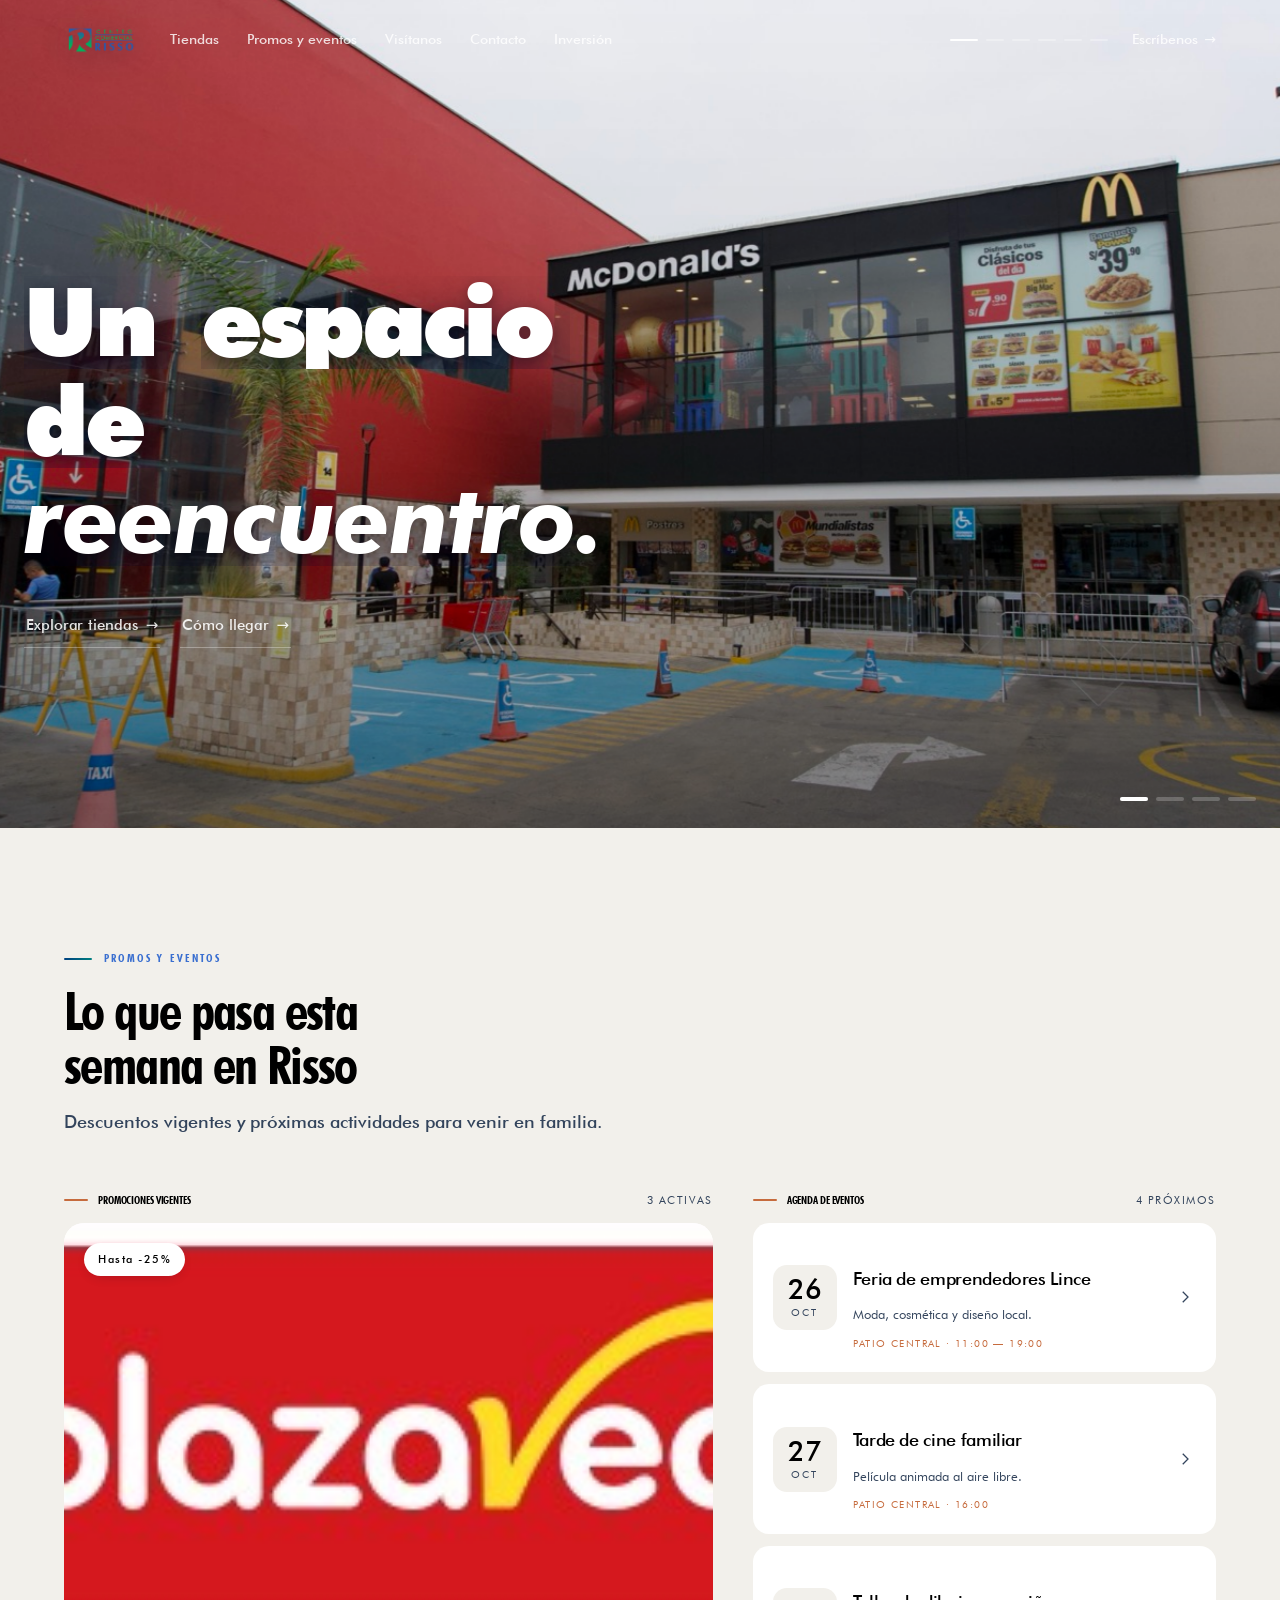
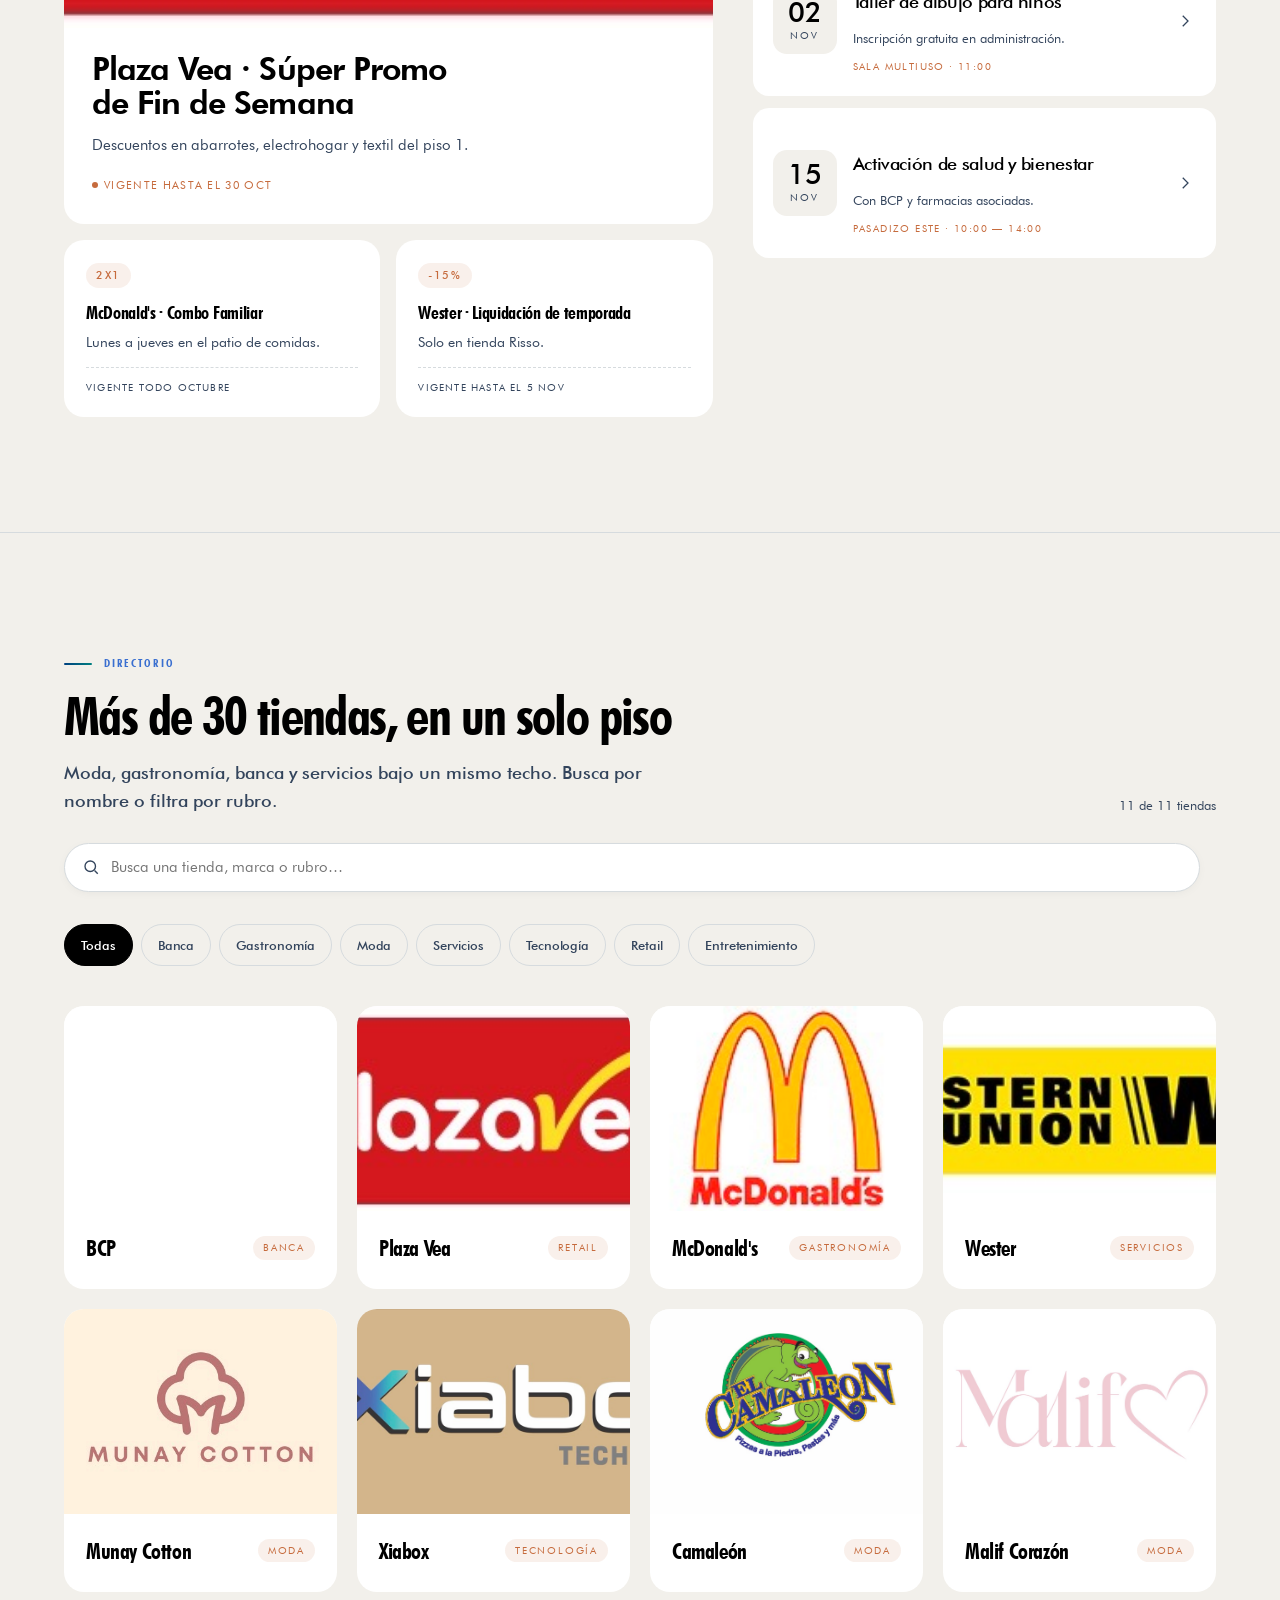
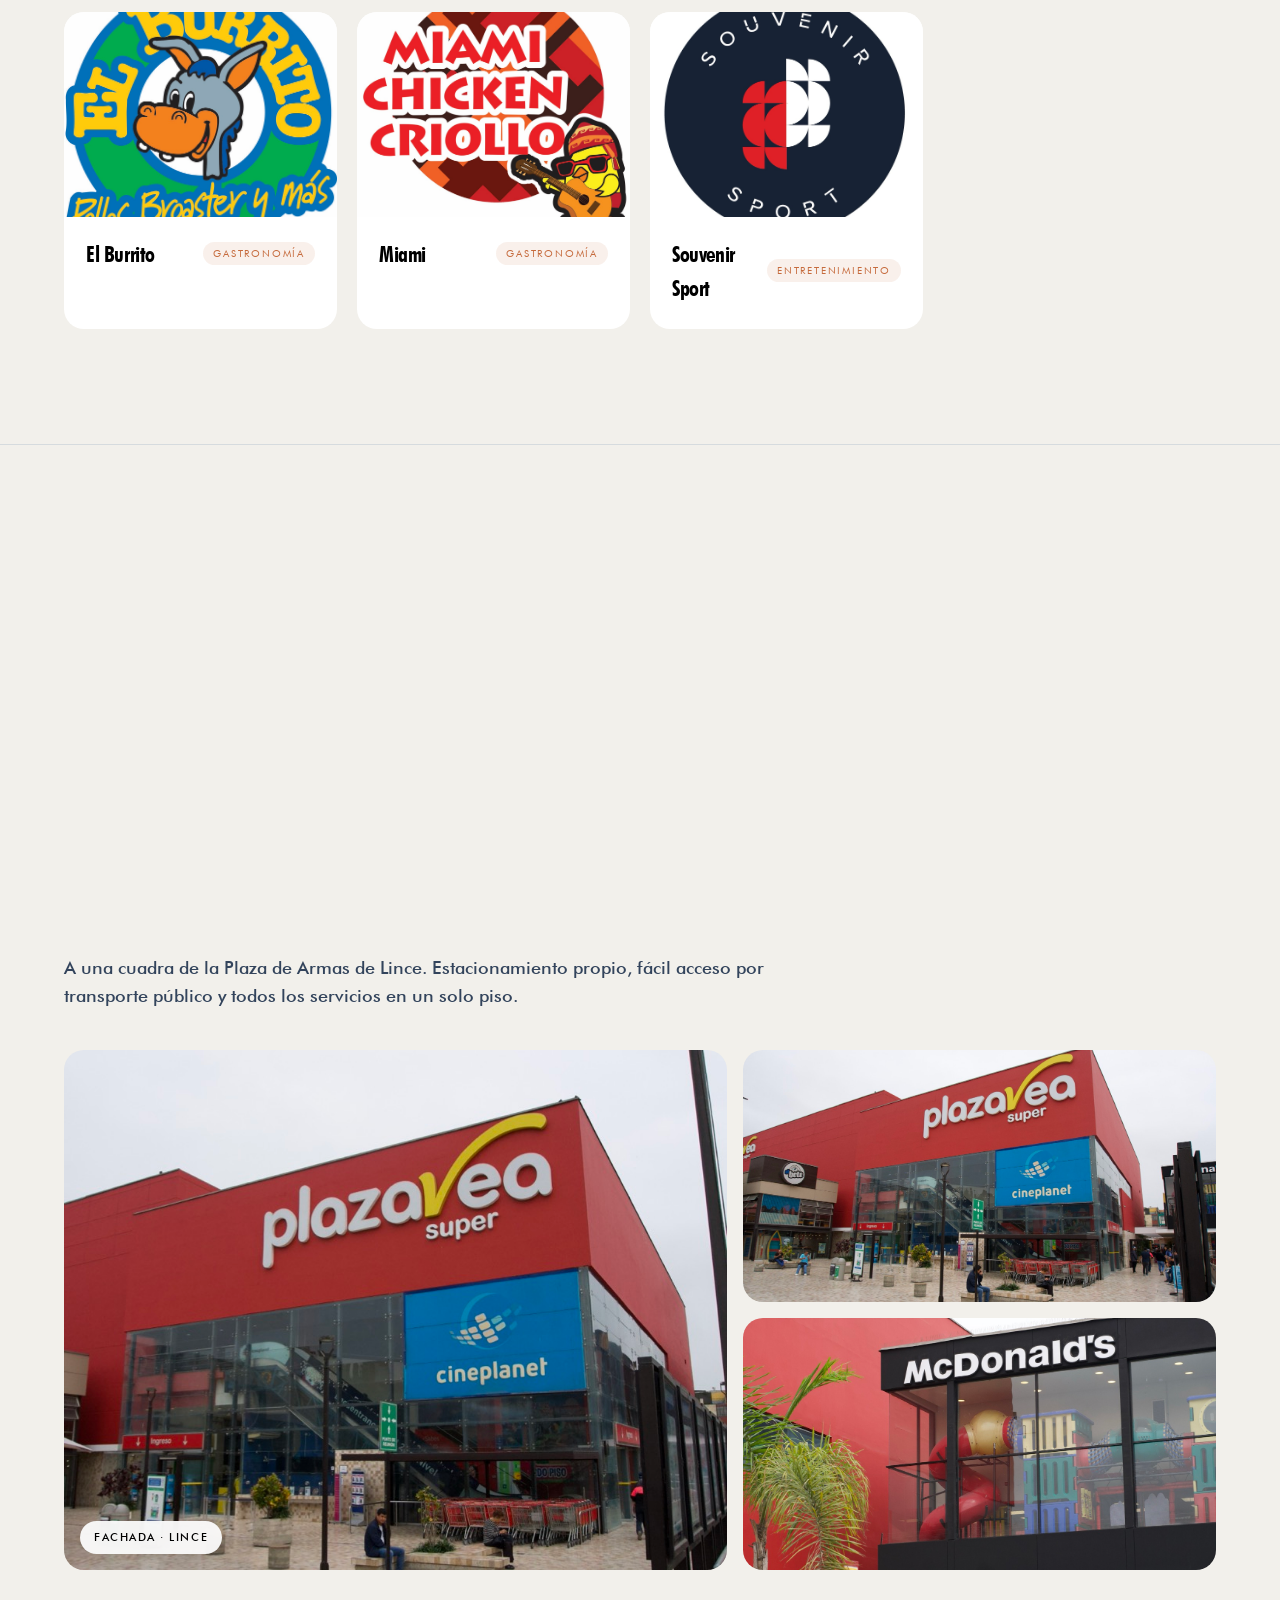
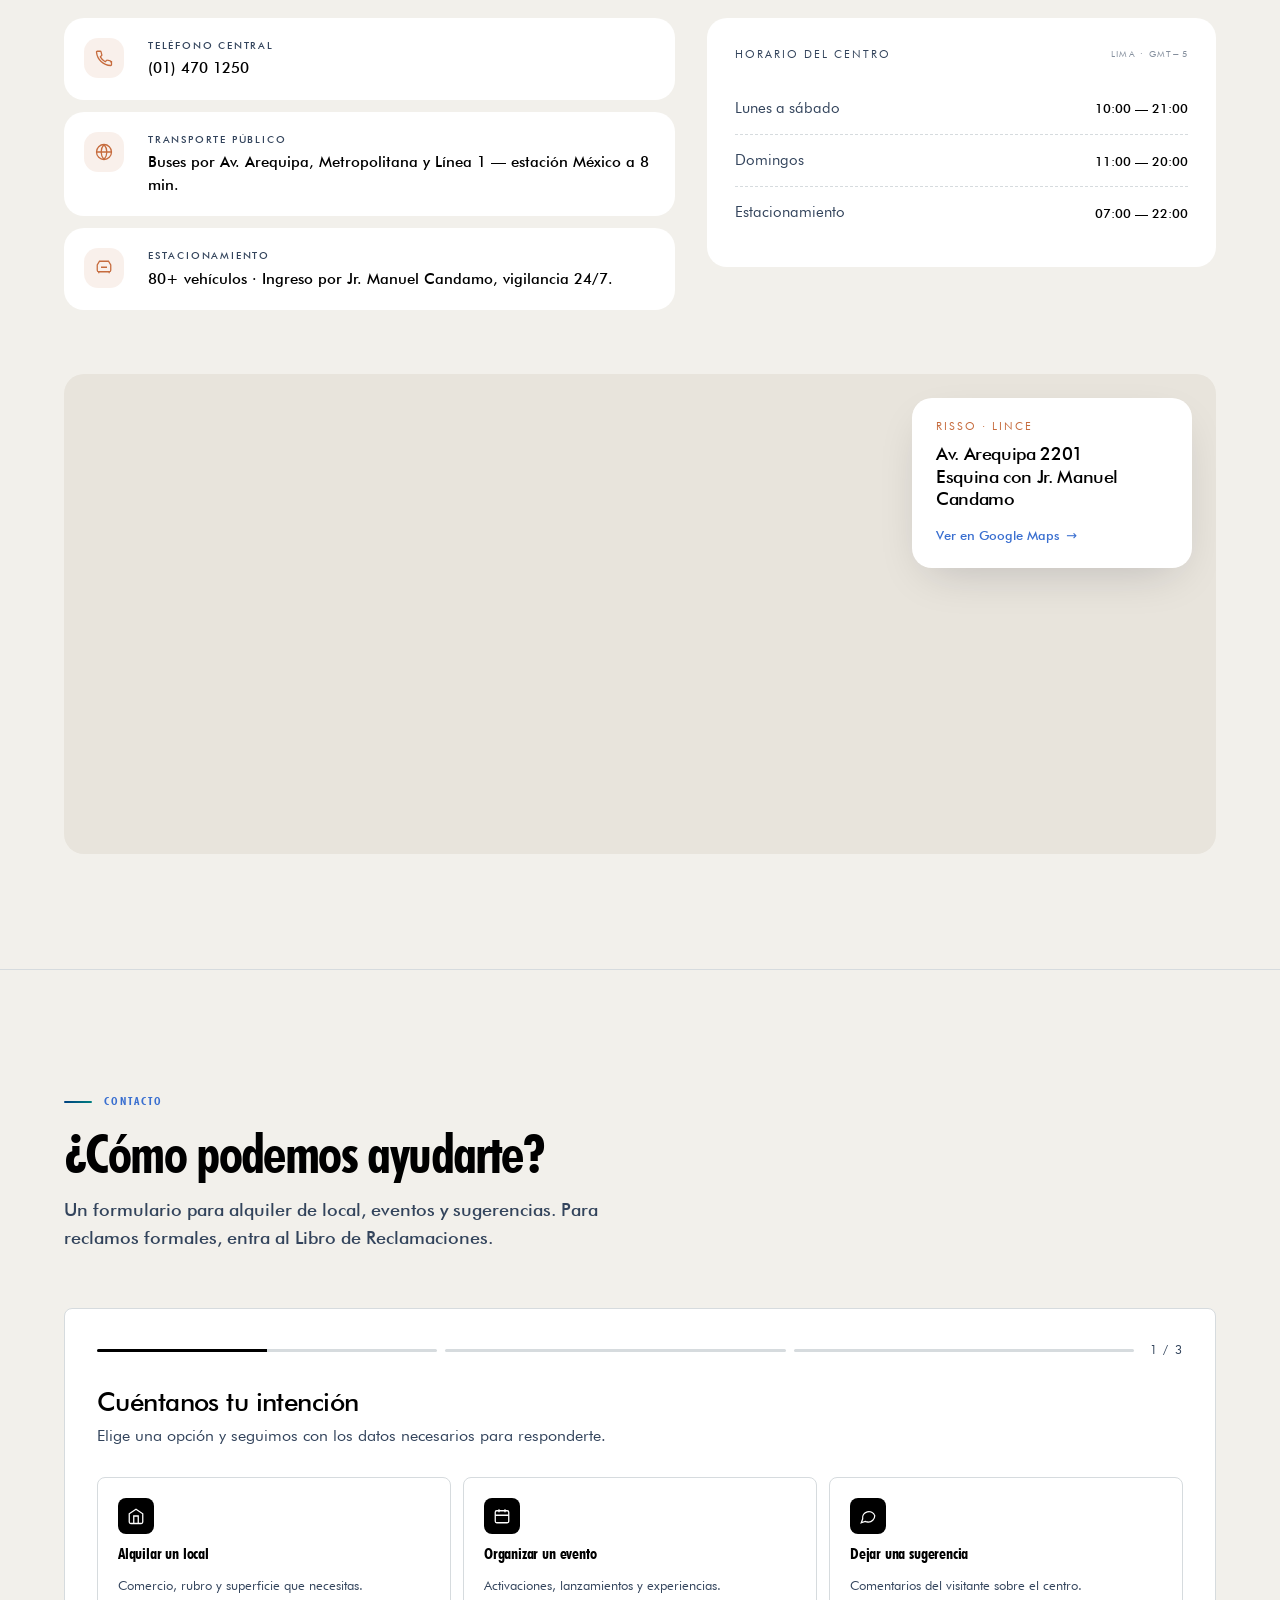
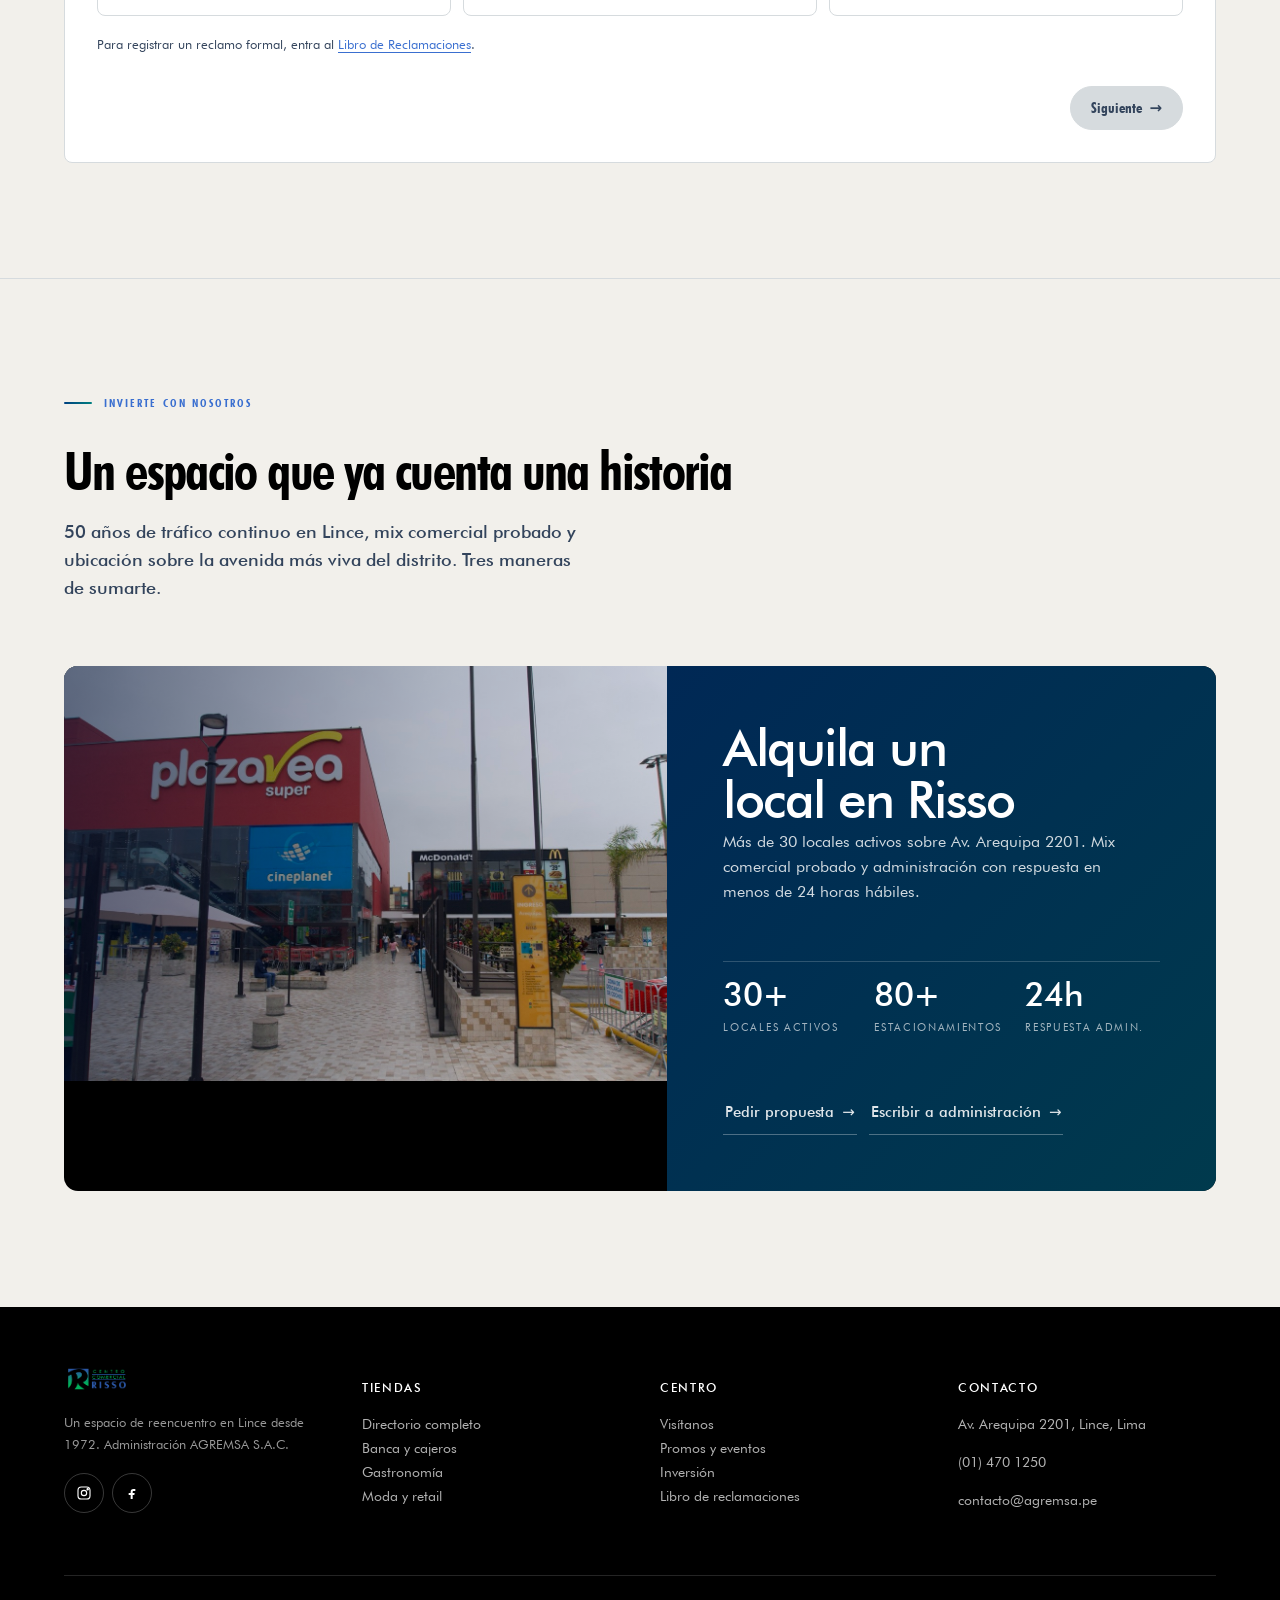
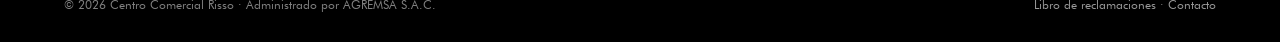
==== index.html @ d3b1db65 "Initial commit: CC Risso landing (v1) - HTML/CSS/JS autocontenido, sin dependencias, sin build step " ====
<!doctype html>
<html lang="es-PE"><head>
  <meta charset="utf-8">
  <meta name="viewport" content="width=device-width, initial-scale=1">
  <title>Centro Comercial Risso · Un espacio de reencuentro · Lince, Lima</title>
  <meta name="description" content="Más de 50 años reuniendo a Lince. Tiendas, gastronomía, eventos y estacionamientos sobre Av. Arequipa 2201. Un espacio de reencuentro.">
  <meta name="theme-color" content="#002855">
  <meta property="og:type" content="website">
  <meta property="og:title" content="Centro Comercial Risso · Un espacio de reencuentro · Lince">
  <meta property="og:description" content="Más de 50 años reuniendo a Lince. 30+ tiendas, 80+ estacionamientos y todos los servicios en un solo piso sobre Av. Arequipa 2201.">
  <meta property="og:image" content="assets/img/cc/DSC08123 de tamaño grande.jpeg">
  <meta property="og:locale" content="es_PE">
  <meta name="twitter:card" content="summary_large_image">
  <meta name="twitter:title" content="Centro Comercial Risso · Un espacio de reencuentro · Lince">
  <meta name="twitter:description" content="30+ tiendas, 80+ estacionamientos y 50 años de historia sobre Av. Arequipa 2201.">
  <meta name="twitter:image" content="assets/img/cc/DSC08123 de tamaño grande.jpeg">
  <link rel="preconnect" href="https://fonts.googleapis.com">
  <link rel="preconnect" href="https://fonts.gstatic.com" crossorigin="">
  <style>
    /* ====================================================================
       FUENTES · Futura (locales, no Google Fonts)
       Pesos: 300 Light · 400 Book · 500 Medium · 700 Bold · 800 Heavy · 900 Extra Black
       Cada uno con su variante italic cuando existe.
       ==================================================================== */
    @font-face { font-family: 'Futura'; font-style: normal; font-weight: 300; font-display: swap; src: url('./fonts/Futura%20Light%20font.ttf') format('truetype'); }
    @font-face { font-family: 'Futura'; font-style: italic; font-weight: 300; font-display: swap; src: url('./fonts/Futura%20Light%20Italic%20font.ttf') format('truetype'); }
    @font-face { font-family: 'Futura'; font-style: normal; font-weight: 400; font-display: swap; src: url('./fonts/Futura%20Book%20font.ttf') format('truetype'); }
    @font-face { font-family: 'Futura'; font-style: italic; font-weight: 400; font-display: swap; src: url('./fonts/Futura%20Book%20Italic%20font.ttf') format('truetype'); }
    @font-face { font-family: 'Futura'; font-style: normal; font-weight: 500; font-display: swap; src: url('./fonts/futura%20medium%20bt.ttf') format('truetype'); }
    @font-face { font-family: 'Futura'; font-style: italic; font-weight: 500; font-display: swap; src: url('./fonts/Futura%20Medium%20Italic%20font.ttf') format('truetype'); }
    @font-face { font-family: 'Futura'; font-style: normal; font-weight: 700; font-display: swap; src: url('./fonts/Futura%20Bold%20font.ttf') format('truetype'); }
    @font-face { font-family: 'Futura'; font-style: italic; font-weight: 700; font-display: swap; src: url('./fonts/Futura%20Bold%20Italic%20font.ttf') format('truetype'); }
    @font-face { font-family: 'Futura'; font-style: normal; font-weight: 800; font-display: swap; src: url('./fonts/Futura%20Heavy%20font.ttf') format('truetype'); }
    @font-face { font-family: 'Futura'; font-style: italic; font-weight: 800; font-display: swap; src: url('./fonts/Futura%20Heavy%20Italic%20font.ttf') format('truetype'); }
    @font-face { font-family: 'Futura'; font-style: normal; font-weight: 900; font-display: swap; src: url('./fonts/Futura%20Extra%20Black%20font.ttf') format('truetype'); }
    @font-face { font-family: 'Futura'; font-style: normal; font-weight: 900; font-display: swap; src: url('./fonts/Futura%20XBlk%20BT.ttf') format('truetype'); }
    :root {
      --bg:        #f2f0eb;
      --surface:   #ffffff;
      --fg:        #000000;
      --muted:     #33445c;
      --border:    #d6dbde;
      --accent:    #3a6fd0;
      --accent-2:  #008F87;
      --accent-3:  #0E8A3A;
      --warm:      #c66b3d;
      --warm-soft: color-mix(in oklch, var(--warm) 10%, transparent);
      --warm-soft-2: color-mix(in oklch, var(--warm) 22%, transparent);
      --on-dark:   #ffffff;
      --accent-soft: color-mix(in oklch, var(--accent) 14%, transparent);
      --fg-soft:     color-mix(in oklch, var(--fg) 6%, transparent);
      --overlay-top: color-mix(in oklch, #004080 18%, transparent);
      --overlay-bot: color-mix(in oklch, #001f3a 78%, transparent);
      --gradient-overlay: linear-gradient(180deg,
                          color-mix(in oklch, #002855 30%, transparent) 0%,
                          color-mix(in oklch, #003a4d 55%, transparent) 55%,
                          color-mix(in oklch, #001f3a 82%, transparent) 100%);
      --gradient-brand: linear-gradient(135deg, #004080 0%, #008080 50%, #008000 100%);
      --gradient-pill: linear-gradient(96deg, #004080 0%, #008080 100%);
      --font-display: 'Futura', 'Trebuchet MS', system-ui, -apple-system, 'Segoe UI', 'Helvetica Neue', Arial, sans-serif;
      --font-body:    'Futura', 'Trebuchet MS', system-ui, -apple-system, 'Segoe UI', 'Helvetica Neue', Arial, sans-serif;
      --font-mono:    'Futura', 'Trebuchet MS', system-ui, -apple-system, 'Segoe UI', 'Helvetica Neue', Arial, sans-serif;
      --fs-h1: clamp(56px, 8.4vw, 132px);
      --fs-h2: clamp(34px, 4.2vw, 60px);
      --fs-h3: 22px;
      --fs-lead: 18px;
      --fs-body: 16px;
      --fs-meta: 13px;
      --gap-xs: 8px;
      --gap-sm: 12px;
      --gap-md: 16px;
      --gap-lg: 24px;
      --gap-xl: 40px;
      --gap-2xl: 72px;
      --container: 1200px;
      --container-wide: 1440px;
      --gutter: 24px;
      --radius-sm: 6px;
      --radius: 8px;
      --radius-lg: 14px;
      --radius-xl: 20px;
      --radius-pill: 999px;
    }
    *, *::before, *::after { box-sizing: border-box; }
    html { -webkit-text-size-adjust: 100%; scroll-behavior: smooth; }
    body {
      margin: 0;
      background: var(--bg);
      color: var(--fg);
      font-family: var(--font-body);
      font-size: var(--fs-body);
      line-height: 1.55;
      text-rendering: optimizeLegibility;
      -webkit-font-smoothing: antialiased;
      overflow-x: hidden;
      font-feature-settings: 'cv11' 1, 'ss03' 1, 'ss01' 1;
      font-variant-numeric: tabular-nums;
    }
    img, svg { display: block; max-width: 100%; }
    a { color: inherit; text-decoration: none; }
    button { font: inherit; cursor: pointer; }
    p { text-wrap: pretty; }
    h1, h2, h3, h4 { text-wrap: balance; }
    .container { max-width: var(--container); margin-inline: auto; padding-inline: var(--gutter); }
    .section { padding-block: clamp(64px, 9vw, 120px); }
    .section + .section { border-top: 1px solid var(--border); }
    .stack { display: flex; flex-direction: column; }
    .stack > * + * { margin-top: var(--gap-md); }
    .row { display: flex; align-items: center; gap: var(--gap-md); }
    .row-between { display: flex; align-items: center; justify-content: space-between; gap: var(--gap-md); }
    .grid-2 { display: grid; grid-template-columns: repeat(2, 1fr); gap: var(--gap-lg); }
    .grid-3 { display: grid; grid-template-columns: repeat(3, 1fr); gap: var(--gap-lg); }
    .grid-4 { display: grid; grid-template-columns: repeat(4, 1fr); gap: var(--gap-md); }
    @media (max-width: 920px) {
      .grid-2, .grid-3, .grid-4 { grid-template-columns: 1fr; }
    }
    @media (max-width: 720px) {
      .hero-content { padding-block: clamp(96px, 14vh, 160px) clamp(56px, 8vh, 100px); }
      .hero-shell .container { margin-inline: 0; margin-inline-start: var(--gutter); }
      .hero-foot { flex-direction: column; align-items: flex-start; gap: 18px; }
    }
    .h1, h1 { font-family: var(--font-display); font-size: var(--fs-h1); line-height: 0.95; letter-spacing: -0.04em; font-weight: 800; margin: 0; }
    .h2, h2 { font-family: var(--font-display); font-size: var(--fs-h2); line-height: 1.0; letter-spacing: -0.03em; font-weight: 700; margin: 0; }
    .h3, h3 { font-family: var(--font-display); font-size: var(--fs-h3); font-weight: 700; line-height: 1.22; letter-spacing: -0.018em; margin: 0; }
    .lead { font-size: var(--fs-lead); line-height: 1.55; color: var(--muted); max-width: 56ch; margin: 0; font-weight: 500; }
    .eyebrow {
      font-family: var(--font-mono);
      font-size: 11.5px;
      letter-spacing: 0.18em;
      text-transform: uppercase;
      color: var(--accent);
      margin: 0 0 var(--gap-md);
      display: inline-flex;
      align-items: center;
      gap: 12px;
      font-weight: 700;
    }
    .eyebrow::before {
      content: "";
      width: 28px; height: 2px;
      background: var(--gradient-pill);
      border-radius: 2px;
      display: inline-block;
    }
    .hero-progress {
      position: absolute;
      left: 0; right: 0; bottom: clamp(20px, 3vh, 36px);
      padding-inline: var(--gutter);
      display: flex;
      align-items: center;
      justify-content: flex-end;
      gap: 12px;
      z-index: 3;
      max-width: var(--container-wide);
      margin: 0;
    }
    .hero-progress-track {
      display: flex;
      gap: 8px;
      align-items: center;
    }
    .hero-progress-dot {
      width: 28px; height: 4px;
      border-radius: 2px;
      background: color-mix(in oklch, var(--on-dark) 22%, transparent);
      border: 0;
      padding: 0;
      cursor: pointer;
      transition: background-color 0.2s ease, width 0.2s ease;
      position: relative;
      overflow: hidden;
    }
    .hero-progress-dot:hover, .hero-progress-dot:focus-visible { outline: none; background: color-mix(in oklch, var(--on-dark) 50%, transparent); }
    .hero-progress-dot.is-active { background: color-mix(in oklch, var(--on-dark) 22%, transparent); }
    .hero-progress-dot.is-active::before {
      content: ""; position: absolute; left: 0; top: 0; bottom: 0;
      width: 0%; background: var(--on-dark);
      animation: heroProgress 6.5s linear forwards;
    }
    .hero-progress-dot.is-paused::before { animation-play-state: paused; }
    .hero-progress:hover .hero-progress-dot.is-active::before { animation-play-state: paused; }
    @keyframes heroProgress { from { width: 0%; } to { width: 100%; } }
    @media (max-width: 720px) {
      .hero-progress { padding-inline: var(--gutter); }
      .hero-progress-dot { width: 20px; }
      .hero-progress-meta { font-size: 10px; }
    }
    .loc-stats {
      display: grid;
      grid-template-columns: repeat(4, minmax(0, 1fr));
      gap: 0;
      margin-top: clamp(24px, 3vw, 32px);
      padding: 0;
      border-top: 1px solid var(--border);
      border-bottom: 1px solid var(--border);
    }
    .loc-stat {
      padding: 18px 20px;
      border-right: 1px solid var(--border);
      display: flex; flex-direction: column; gap: 4px;
    }
    .loc-stat:last-child { border-right: 0; }
    .loc-stat .v {
      font-family: var(--font-display);
      font-size: clamp(22px, 2.4vw, 30px);
      font-weight: 800;
      letter-spacing: -0.022em;
      line-height: 1;
      color: var(--fg);
      font-variant-numeric: tabular-nums;
    }
    .loc-stat .k {
      font-family: var(--font-mono);
      font-size: 10.5px;
      letter-spacing: 0.16em;
      text-transform: uppercase;
      color: var(--muted);
      font-weight: 500;
    }
    @media (max-width: 720px) {
      .loc-stats { grid-template-columns: repeat(2, 1fr); }
      .loc-stat:nth-child(2) { border-right: 0; }
      .loc-stat:nth-child(1), .loc-stat:nth-child(2) { border-bottom: 1px solid var(--border); }
    }
    .b2b-type.is-primary {
      background: linear-gradient(180deg, var(--accent-soft) 0%, color-mix(in oklch, var(--accent) 4%, var(--surface)) 100%);
      border-color: var(--accent);
      box-shadow: 0 18px 40px -22px color-mix(in oklch, var(--accent) 60%, transparent), inset 0 1px 0 var(--surface);
    }
    .b2b-type.is-primary .type-ic { background: var(--gradient-pill); color: var(--on-dark); }
    .b2b-type.is-primary:hover, .b2b-type.is-primary:focus-visible {
      border-color: var(--accent-2);
      box-shadow: 0 24px 50px -22px color-mix(in oklch, var(--accent-2) 55%, transparent), inset 0 1px 0 var(--surface);
    }
    .meta { font-family: var(--font-mono); font-size: var(--fs-meta); color: var(--muted); }
    .num  { font-variant-numeric: tabular-nums; }
    .btn {
      display: inline-flex; align-items: center; justify-content: center;
      gap: 8px;
      min-height: 44px;
      padding: 12px 20px;
      border-radius: var(--radius-pill);
      border: 1px solid transparent;
      font-family: var(--font-body);
      font-size: 15px;
      font-weight: 700;
      letter-spacing: -0.005em;
      line-height: 1;
      transition: background-color 0.15s ease, border-color 0.15s ease, color 0.15s ease, transform 0.15s ease;
      white-space: nowrap;
      text-decoration: none;
    }
    .btn:active { transform: translateY(1px); }
    .btn-primary { background: var(--fg); color: var(--on-dark); border-color: var(--fg); }
    .btn-primary:hover { background: var(--gradient-pill); border-color: transparent; box-shadow: 0 12px 28px -12px color-mix(in oklch, var(--accent) 60%, transparent); }
    .btn-primary:disabled { background: var(--border); border-color: var(--border); color: var(--muted); cursor: not-allowed; transform: none; }
    .btn-secondary { background: var(--surface); color: var(--fg); border-color: var(--border); }
    .btn-secondary:hover { border-color: var(--accent); color: var(--accent); }
    .btn-ghost { background: transparent; color: var(--fg); border-color: transparent; padding-inline: 8px; min-height: 36px; }
    .btn-ghost:hover { color: var(--accent); }
    .btn-link { background: transparent; color: var(--accent); border: 0; padding: 0; min-height: auto; text-decoration: underline; text-underline-offset: 3px; }
    .btn-arrow::after { content: '→'; transition: transform 0.15s ease; display: inline-block; }
    .btn-arrow:hover::after { transform: translateX(3px); }
    .btn-on-dark { color: var(--on-dark); border-color: color-mix(in oklch, var(--on-dark) 35%, transparent); background: transparent; }
    .btn-on-dark:hover { background: color-mix(in oklch, var(--on-dark) 16%, transparent); border-color: var(--on-dark); }
    .btn-on-dark-primary { background: var(--gradient-brand); color: var(--on-dark); border-color: transparent; box-shadow: 0 1px 0 rgba(255,255,255,0.18) inset, 0 6px 18px -8px color-mix(in oklch, var(--accent) 70%, transparent); }
    .btn-on-dark-primary:hover { filter: brightness(1.08); border-color: transparent; }
    :focus-visible { outline: 2px solid var(--accent); outline-offset: 3px; border-radius: 4px; }
    .hero-shell :focus-visible { outline-color: var(--on-dark); }
    /* ============ Topnav — Variante A · Glass scrollea ============ */
    .topnav {
      --nav-pad-y: 22px;
      --nav-h: 72px;
      --logo-h: 36px;
      --nav-bg: transparent;
      --nav-border: 1px solid transparent;
      --nav-blur: 0;
      --nav-saturate: 100%;
      --logo-color: var(--on-dark);
      --logo-filter: drop-shadow(0 4px 14px rgba(0,8,32,.4));
      --link-color: color-mix(in oklch, var(--on-dark) 82%, transparent);
      --link-color-hover: var(--on-dark);
      --spy-color: rgba(255,255,255,.3);
      --spy-color-active: var(--on-dark);
      --spy-ring: var(--on-dark);
      position: fixed; top: 0; left: 0; right: 0;
      z-index: 50;
      background: var(--nav-bg);
      border-bottom: var(--nav-border);
      backdrop-filter: blur(var(--nav-blur)) saturate(var(--nav-saturate));
      -webkit-backdrop-filter: blur(var(--nav-blur)) saturate(var(--nav-saturate));
      transition:
        background-color 0.45s cubic-bezier(.16,1,.3,1),
        border-color 0.45s cubic-bezier(.16,1,.3,1),
        backdrop-filter 0.45s cubic-bezier(.16,1,.3,1),
        -webkit-backdrop-filter 0.45s cubic-bezier(.16,1,.3,1);
    }
    .topnav.is-scrolled {
      --nav-pad-y: 12px;
      --nav-h: 56px;
      --logo-h: 30px;
      --nav-bg: color-mix(in oklch, var(--bg) 80%, transparent);
      --nav-border: 1px solid var(--border);
      --nav-blur: 22px;
      --nav-saturate: 180%;
      --logo-color: var(--fg);
      --logo-filter: brightness(0) saturate(100%);
      --link-color: var(--muted);
      --link-color-hover: var(--fg);
      --spy-color: color-mix(in oklch, var(--fg) 22%, transparent);
      --spy-color-active: var(--fg);
      --spy-ring: var(--fg);
    }
    .topnav-inner {
      display: flex; align-items: center; justify-content: space-between;
      gap: var(--gap-lg);
      padding-block: var(--nav-pad-y);
      transition: padding-block 0.45s cubic-bezier(.16,1,.3,1);
    }
    .topnav-left { display: flex; align-items: center; gap: 32px; }
    .topnav .logo {
      display: inline-flex; align-items: center;
      position: relative;
      text-decoration: none;
    }
    .topnav .logo .logo-img {
      display: block;
      height: var(--logo-h);
      width: auto;
      filter: var(--logo-filter);
      transition: filter 0.45s cubic-bezier(.16,1,.3,1), height 0.45s cubic-bezier(.16,1,.3,1);
    }
    .topnav nav { display: flex; gap: 28px; }
    .topnav nav a, .topnav .nav-cta {
      font-size: 14px; font-weight: 500;
      color: var(--link-color);
      padding: 6px 0;
      text-decoration: none;
      transition: color 0.2s ease;
    }
    .topnav nav a:hover, .topnav nav a:focus-visible,
    .topnav .nav-cta:hover, .topnav .nav-cta:focus-visible { color: var(--link-color-hover); }
    .topnav .nav-cta-wrap { display: flex; align-items: center; gap: 12px; }
    .topnav .nav-cta {
      display: inline-flex; align-items: center;
      gap: 6px;
    }
    .topnav .nav-cta > span[aria-hidden] { transition: transform 0.35s var(--ease); display: inline-block; }
    .topnav .nav-cta:hover > span[aria-hidden],
    .topnav .nav-cta:focus-visible > span[aria-hidden] { transform: translateX(3px); }
    /* Scrollspy — dots horizontales entre nav links y CTA */
    .topnav .scrollspy {
      display: flex; align-items: center; gap: 8px;
      list-style: none; margin: 0 0 0 auto; padding: 0;
    }
    .topnav .scrollspy li {
      width: 18px; height: 2px;
      border-radius: 1px;
      background: var(--spy-color);
      transition: background-color 0.3s ease, width 0.35s cubic-bezier(.16,1,.3,1);
    }
    .topnav .scrollspy li.is-active {
      width: 28px;
      background: var(--spy-color-active);
    }
    .topnav .scrollspy li[data-spy-section]:hover { background: var(--spy-color-active); opacity: .6; cursor: pointer; }
    .menu-toggle {
      display: none; width: 44px; height: 44px;
      border-radius: var(--radius);
      background: color-mix(in oklch, var(--on-dark) 12%, transparent);
      border: 1px solid color-mix(in oklch, var(--on-dark) 30%, transparent);
      color: var(--on-dark); place-items: center;
      transition: background-color 0.45s cubic-bezier(.16,1,.3,1), border-color 0.45s cubic-bezier(.16,1,.3,1), color 0.45s cubic-bezier(.16,1,.3,1);
    }
    .topnav.is-scrolled .menu-toggle { color: var(--fg); background: var(--surface); border-color: var(--border); }
    .mobile-menu {
      position: fixed; top: var(--nav-h); left: var(--gutter); right: var(--gutter);
      background: var(--surface);
      border: 1px solid var(--border);
      border-radius: var(--radius);
      padding: 12px;
      display: none; z-index: 49;
      max-height: calc(100vh - 96px);
      overflow-y: auto;
      transition: top 0.45s cubic-bezier(.16,1,.3,1);
    }
    .mobile-menu.open { display: grid; gap: 4px; }
    .mobile-menu a { padding: 14px 12px; border-radius: var(--radius); font-size: 16px; min-height: 44px; display: flex; align-items: center; color: var(--fg); }
    .mobile-menu a:hover, .mobile-menu a:focus-visible { background: var(--bg); }
    @media (max-width: 1080px) {
      .topnav .scrollspy { display: none; }
    }
    @media (max-width: 880px) {
      .topnav nav, .topnav .nav-cta-wrap .nav-cta { display: none; }
      .menu-toggle { display: grid; }
    }
    .hero-shell { position: relative; width: 100%; min-height: 92vh; overflow: hidden; color: var(--on-dark); isolation: isolate; }
    .hero-cta .btn-on-dark {
      background: color-mix(in oklch, var(--on-dark) 10%, transparent);
      border-color: color-mix(in oklch, var(--on-dark) 50%, transparent);
      backdrop-filter: blur(6px);
      -webkit-backdrop-filter: blur(6px);
    }
    .hero-cta .btn-on-dark:hover {
      background: color-mix(in oklch, var(--on-dark) 20%, transparent);
      border-color: var(--on-dark);
    }
    .hero-cta .btn { box-shadow: 0 12px 28px -10px rgba(0, 8, 32, 0.65); }
    .hero-cta .btn-on-dark-primary { box-shadow: 0 14px 32px -10px rgba(0, 32, 96, 0.7), 0 1px 0 rgba(255,255,255,0.22) inset; }

    /* ============================================================
       HERO · rediseño con letter-stagger, ken-burns y transiciones
       interconectadas. Sin librerías: vanilla CSS + JS.
       Línea B (Warm Airbnb) — curva cubic-bezier(.16,1,.3,1).
       ============================================================ */
    .hero-stage { position: absolute; inset: 0; z-index: 0; }

    .hero-slide {
      position: absolute; inset: 0;
      opacity: 0;
      pointer-events: none;
      transition: opacity 0.9s cubic-bezier(.16,1,.3,1);
      will-change: opacity;
    }
    .hero-slide.is-active {
      opacity: 1;
      pointer-events: auto;
    }
    .hero-slide.is-leaving { opacity: 0; }

    .hero-slide-img {
      position: absolute; inset: 0;
      width: 100%; height: 100%;
      object-fit: cover;
      object-position: center;
      transform: scale(1.08);
      transition: transform 1.1s cubic-bezier(.16,1,.3,1), filter 1.1s cubic-bezier(.16,1,.3,1);
      filter: blur(4px) saturate(0.96);
    }
    .hero-slide.is-active .hero-slide-img {
      transform: scale(1.0);
      filter: blur(0) saturate(1);
      animation: heroKenBurns 9.5s linear forwards;
    }
    .hero-slide.is-leaving .hero-slide-img {
      transform: scale(1.04);
      filter: blur(6px) saturate(0.92);
    }
    @keyframes heroKenBurns {
      from { transform: scale(1.0); }
      to   { transform: scale(1.07); }
    }

    /* Overlay uniforme para legibilidad del texto */
    .hero-slide-overlay {
      position: absolute; inset: 0;
      background: linear-gradient(180deg, rgba(0,0,0,0.05) 0%, rgba(0,0,0,0.10) 45%, rgba(0,0,0,0.42) 100%);
      pointer-events: none;
    }

    /* Content (headline + sub + cta) — posicionado bottom-left */
    .hero-slide-content {
      position: relative;
      z-index: 2;
      height: 100%;
      display: flex;
      flex-direction: column;
      justify-content: flex-end;
      max-width: var(--container-wide);
      padding: clamp(160px, 22vh, 240px) var(--gutter) clamp(140px, 20vh, 200px);
      padding-inline-start: max(var(--gutter), env(safe-area-inset-left));
    }

    /* Headline con split-word stagger */
    .hero-headline {
      font-family: var(--font-display);
      font-size: clamp(48px, 7.4vw, 116px);
      line-height: 0.98;
      letter-spacing: -0.035em;
      font-weight: 900;
      color: var(--on-dark);
      margin: 0 0 32px;
      max-width: 14ch;
      text-wrap: balance;
      text-shadow: 0 18px 60px rgba(0, 16, 64, 0.55), 0 4px 14px rgba(0, 0, 0, 0.35);
    }
    .hero-line {
      display: block;
      overflow: hidden;
      padding-bottom: 0.06em;
    }
    .hero-line .word {
      display: inline-block;
      overflow: hidden;
      vertical-align: top;
      padding-right: 0.18em;
    }
    .hero-line .word > span {
      display: inline-block;
      transform: translateY(112%);
      transition: transform 0.95s cubic-bezier(.16,1,.3,1);
      transition-delay: calc(0.12s + var(--i, 0) * 55ms);
      will-change: transform;
    }
    .hero-slide.is-active .hero-line .word > span { transform: translateY(0); }
    .hero-slide.is-leaving .hero-line .word > span {
      transform: translateY(-112%);
      transition-delay: calc(var(--i, 0) * 28ms);
      transition-duration: 0.7s;
    }

    /* Última línea en italic — el remate editorial tipo Jockey */
    .hero-line.is-italic {
      letter-spacing: -0.02em;
    }
    .hero-line.is-italic .word > span {
      font-style: italic;
      font-weight: 700;  /* Bold Italic: contraste de peso + cursiva visible */
      letter-spacing: -0.015em;
    }

    .hero-cta { justify-content: flex-start; display: inline-flex; gap: 20px; flex-wrap: wrap; align-items: center; }
    /* Sin transición: el CTA se mantiene fijo y visible en todos los slides.
       Aparece y desaparece con el slide (opacity del .hero-slide), sin fade-up propio. */
    .hero-cta { opacity: 1; transform: none; transition: none; }

    /* CTA unificado: text link con flecha (mismo estilo en nav, hero, visítanos, B2B) */
    .cta-link {
      font-family: var(--font-body);
      font-size: 15px;
      font-weight: 500;
      color: var(--fg);
      text-decoration: none;
      padding: 10px 2px;
      border-bottom: 1px solid color-mix(in oklch, var(--fg) 28%, transparent);
      transition: color 0.25s var(--ease), border-color 0.25s var(--ease), transform 0.35s var(--ease);
      display: inline-flex;
      align-items: center;
      gap: 8px;
      letter-spacing: -0.005em;
    }
    .cta-link > span[aria-hidden] {
      transition: transform 0.35s var(--ease);
      display: inline-block;
    }
    .cta-link:hover, .cta-link:focus-visible {
      color: var(--accent);
      border-color: var(--accent);
      outline: none;
    }
    .cta-link:hover > span[aria-hidden],
    .cta-link:focus-visible > span[aria-hidden] {
      transform: translateX(4px);
    }
    /* Variante para fondo oscuro (hero) */
    .cta-link.is-on-dark {
      color: color-mix(in oklch, var(--on-dark) 88%, transparent);
      border-color: color-mix(in oklch, var(--on-dark) 30%, transparent);
    }
    .cta-link.is-on-dark:hover, .cta-link.is-on-dark:focus-visible {
      color: var(--on-dark);
      border-color: var(--on-dark);
    }

    /* prefers-reduced-motion: mantener estado final sin animaciones */
    @media (prefers-reduced-motion: reduce) {
      .hero-slide, .hero-slide-img, .hero-slide.is-active .hero-slide-img { transition: none; animation: none; }
      .hero-line .word > span { transform: translateY(0); transition: none; }
    }

    @media (max-width: 720px) {
      .hero-slide-content { padding-block: clamp(120px, 20vh, 180px) clamp(120px, 20vh, 180px); }
      .hero-headline { font-size: clamp(36px, 8.6vw, 56px); max-width: 12ch; line-height: 1.04; }
      .hero-line .word > span { transition-delay: calc(0.1s + var(--i, 0) * 38ms); }
      .hero-cta { gap: 16px; }
    }

    .promo-band { background: var(--surface); border-top: 1px solid var(--border); border-bottom: 1px solid var(--border); padding-block: 18px; overflow: hidden; }
    .promo-band .track { display: flex; gap: 28px 40px; flex-wrap: wrap; justify-content: center; }
    .promo-band .item { display: inline-flex; align-items: center; gap: 0; font-family: var(--font-mono); font-size: 12px; letter-spacing: 0.1em; color: var(--muted); text-transform: uppercase; }
    .promo-band .item + .item::before { content: "·"; margin: 0 18px; color: var(--border); }
    .promo-band .item strong { color: var(--fg); font-weight: 500; }
    .promo-band .item .pip { width: 6px; height: 6px; border-radius: 50%; background: var(--accent); }
    .dir-toolbar { display: grid; grid-template-columns: 1fr auto; gap: var(--gap-md); margin-bottom: 32px; }
    .dir-search { position: relative; }
    .dir-search input { width: 100%; min-height: 44px; padding: 12px 18px 12px 46px; border: 1px solid var(--border); background: var(--surface); border-radius: var(--radius-pill); font: inherit; font-size: 15px; color: var(--fg); transition: border-color 0.15s ease, box-shadow 0.35s var(--ease), transform 0.35s var(--ease); box-shadow: 0 2px 12px -4px rgba(0,8,32,0.08); }
    .dir-search input:focus { outline: none; border-color: var(--accent); box-shadow: 0 8px 24px -8px rgba(0,8,32,0.16); transform: translateY(-1px); }
    .dir-search .icon { position: absolute; left: 18px; top: 50%; transform: translateY(-50%); width: 18px; height: 18px; color: var(--muted); }
    .dir-filters { display: flex; flex-wrap: wrap; gap: 8px; margin-bottom: 40px; }
    .chip { min-height: 36px; padding: 10px 16px; border-radius: var(--radius-pill); border: 1px solid var(--border); background: transparent; font-size: 13px; color: var(--muted); transition: border-color 0.35s var(--ease), color 0.35s var(--ease), background-color 0.35s var(--ease), transform 0.35s var(--ease); cursor: pointer; font-family: inherit; font-weight: 500; letter-spacing: -0.005em; }
    .chip:hover, .chip:focus-visible { border-color: var(--fg); color: var(--fg); outline: none; }
    .chip.is-active { background: var(--fg); color: var(--on-dark); border-color: var(--fg); }
    .chip.is-active:hover, .chip.is-active:focus-visible { background: var(--warm); border-color: var(--warm); }
    .stores-grid { display: grid; grid-template-columns: repeat(2, 1fr); gap: 20px; }
    @media (min-width: 720px)  { .stores-grid { grid-template-columns: repeat(3, 1fr); gap: 20px; } }
    @media (min-width: 1080px) { .stores-grid { grid-template-columns: repeat(4, 1fr); gap: 20px; } }
    .store-card { background: var(--surface); border-radius: 20px; overflow: hidden; cursor: pointer; transition: transform 0.5s var(--ease), box-shadow 0.5s var(--ease); display: block; }
    .store-card:hover, .store-card:focus-visible { transform: translateY(-4px); box-shadow: 0 20px 40px -16px rgba(0,8,32,0.18); outline: none; }
    .store-card .card-img { aspect-ratio: 4 / 3; overflow: hidden; background: #e8e4dc; position: relative; }
    .store-card .card-img img { width: 100%; height: 100%; object-fit: cover; transition: transform 1s var(--ease); }
    .store-card:hover .card-img img { transform: scale(1.06); }
    .store-card .card-body { padding: 20px 22px 24px; display: flex; justify-content: space-between; align-items: center; gap: 12px; }
    .store-card .name { font-family: var(--font-display); font-size: 22px; font-weight: 700; letter-spacing: -0.018em; color: var(--fg); }
    .store-card .cat { font-family: var(--font-mono); font-size: 10px; letter-spacing: 0.18em; text-transform: uppercase; color: var(--warm); padding: 4px 10px; background: var(--warm-soft); border-radius: var(--radius-pill); white-space: nowrap; }
    .dir-empty { grid-column: 1 / -1; text-align: center; padding: 64px 0; color: var(--muted); font-family: var(--font-mono); font-size: 14px; }
    .pe-grid { display: grid; grid-template-columns: 1.4fr 1fr; gap: var(--gap-xl); align-items: start; }
    @media (max-width: 920px) { .pe-grid { grid-template-columns: 1fr; } }
    .pe-col-label { font-family: var(--font-mono); font-size: 11px; letter-spacing: 0.18em; text-transform: uppercase; color: var(--muted); margin-bottom: 14px; display: flex; align-items: center; gap: 10px; }
    .pe-col-label::before { content: ""; width: 24px; height: 2px; background: var(--warm); border-radius: 2px; display: inline-block; }
    .pe-col-label strong { color: var(--fg); font-weight: 700; letter-spacing: -0.01em; }
    .pe-col-label .count { margin-left: auto; font-family: var(--font-mono); font-size: 11px; letter-spacing: 0.14em; color: var(--muted); }

    .promo-hero { background: var(--surface); border-radius: 20px; overflow: hidden; cursor: pointer; transition: transform 0.5s var(--ease), box-shadow 0.5s var(--ease); display: block; text-decoration: none; color: inherit; margin-bottom: 16px; }
    .promo-hero:hover, .promo-hero:focus-visible { transform: translateY(-3px); box-shadow: 0 24px 48px -20px rgba(0,8,32,0.2); outline: none; }
    .promo-hero-img { aspect-ratio: 16 / 10; overflow: hidden; position: relative; background: #e8e4dc; }
    .promo-hero-img img { width: 100%; height: 100%; object-fit: cover; transition: transform 1.2s var(--ease); }
    .promo-hero:hover .promo-hero-img img { transform: scale(1.05); }
    .promo-hero-tag { position: absolute; top: 20px; left: 20px; background: var(--surface); padding: 8px 14px; border-radius: var(--radius-pill); font-family: var(--font-mono); font-size: 11px; letter-spacing: 0.14em; font-weight: 500; box-shadow: 0 4px 12px -4px rgba(0,8,32,0.2); }
    .promo-hero-body { padding: 24px 28px 28px; }
    .promo-hero-body h3 { font-family: var(--font-display); font-size: 32px; font-weight: 800; line-height: 1.05; letter-spacing: -0.03em; margin-bottom: 10px; }
    .promo-hero-body p { color: var(--muted); font-size: 15px; margin-bottom: 14px; }
    .promo-valid { font-family: var(--font-mono); font-size: 11px; letter-spacing: 0.12em; text-transform: uppercase; color: var(--warm); display: inline-flex; align-items: center; gap: 6px; }
    .promo-valid::before { content: ""; width: 6px; height: 6px; background: var(--warm); border-radius: 50%; }

    .promo-stack { display: grid; grid-template-columns: 1fr 1fr; gap: 16px; }
    @media (max-width: 560px) { .promo-stack { grid-template-columns: 1fr; } }
    .promo-card { background: var(--surface); border-radius: 20px; padding: 22px; transition: transform 0.5s var(--ease), box-shadow 0.5s var(--ease); cursor: pointer; }
    .promo-card:hover, .promo-card:focus-within { transform: translateY(-3px); box-shadow: 0 16px 32px -16px rgba(0,8,32,0.16); }
    .promo-card .ribbon { display: inline-flex; align-items: center; gap: 6px; padding: 4px 10px; border-radius: var(--radius-pill); background: var(--warm-soft); color: var(--warm); font-family: var(--font-mono); font-size: 11px; letter-spacing: 0.14em; text-transform: uppercase; font-weight: 500; }
    .promo-card h3 { font-size: 18px; margin-top: 14px; font-weight: 700; letter-spacing: -0.018em; font-family: var(--font-display); line-height: 1.2; }
    .promo-card p { color: var(--muted); font-size: 14px; margin: 8px 0 0; line-height: 1.5; }
    .promo-card .valid { margin-top: 14px; font-family: var(--font-mono); font-size: 10px; color: var(--muted); letter-spacing: 0.12em; text-transform: uppercase; padding-top: 12px; border-top: 1px dashed var(--border); }

    .events-list { display: flex; flex-direction: column; gap: 12px; }
    .event-card { background: var(--surface); border-radius: 16px; padding: 18px 20px; display: grid; grid-template-columns: 64px 1fr 20px; gap: 16px; align-items: center; cursor: pointer; transition: transform 0.4s var(--ease), box-shadow 0.4s var(--ease); }
    .event-card:hover, .event-card:focus-within { transform: translateX(4px); box-shadow: 0 12px 28px -12px rgba(0,8,32,0.16); }
    .event-date { text-align: center; background: var(--bg); border-radius: 14px; padding: 10px 8px; }
    .event-date .day { font-family: var(--font-display); font-size: 28px; font-weight: 500; line-height: 1; letter-spacing: -0.03em; color: var(--fg); }
    .event-date .mo { font-family: var(--font-mono); font-size: 10px; color: var(--muted); letter-spacing: 0.18em; text-transform: uppercase; margin-top: 2px; }
    .event-info h4 { font-family: var(--font-display); font-size: 18px; font-weight: 500; letter-spacing: -0.02em; margin-bottom: 4px; }
    .event-info p { color: var(--muted); font-size: 13px; margin-bottom: 6px; line-height: 1.4; }
    .event-info .where { font-family: var(--font-mono); font-size: 10px; letter-spacing: 0.14em; text-transform: uppercase; color: var(--warm); display: inline-block; }
    .event-card .event-arrow { color: var(--muted); transition: transform 0.4s var(--ease), color 0.4s var(--ease); }
    .event-card:hover .event-arrow { transform: translateX(4px); color: var(--fg); }
    .loc-head { display: grid; grid-template-columns: 1.2fr 1fr; gap: 64px; align-items: end; margin-bottom: 32px; }
    @media (max-width: 920px) { .loc-head { grid-template-columns: 1fr; gap: 32px; align-items: start; } }
    .loc-eyebrow-warm { color: var(--warm); }
    .loc-eyebrow-warm::before { background: var(--warm); }
    .loc-h2 { font-family: var(--font-display); font-size: clamp(56px, 7.2vw, 112px); font-weight: 800; line-height: 0.94; letter-spacing: -0.045em; margin-bottom: 24px; }
    .loc-head-text { display: flex; flex-direction: column; align-items: flex-start; }
    .loc-stats { display: grid; grid-template-columns: 1fr 1fr; border: 1px solid var(--border); border-radius: 20px; overflow: hidden; background: var(--surface); }
    .loc-stat { padding: 28px 24px; border-right: 1px solid var(--border); border-bottom: 1px solid var(--border); }
    .loc-stat:nth-child(2n) { border-right: 0; }
    .loc-stat:nth-last-child(-n+2) { border-bottom: 0; }
    .loc-stat .v { font-family: var(--font-display); font-size: 48px; font-weight: 900; line-height: 1; letter-spacing: -0.04em; }
    .loc-stat .k { font-family: var(--font-mono); font-size: 11px; letter-spacing: 0.18em; text-transform: uppercase; color: var(--muted); margin-top: 8px; }

    .loc-lead { max-width: 64ch; margin: 0 0 40px; }

    .loc-mosaic { display: grid; grid-template-columns: 1.4fr 1fr; grid-template-rows: 1fr 1fr; gap: 16px; height: 520px; margin-bottom: 48px; }
    @media (max-width: 720px) { .loc-mosaic { grid-template-columns: 1fr; grid-template-rows: auto; height: auto; gap: 12px; } .loc-mosaic .mosaic-big { min-height: 320px; } .mosaic-tile { min-height: 200px; } }
    .mosaic-tile { border-radius: 20px; overflow: hidden; position: relative; background: #e8e4dc; }
    .mosaic-tile.mosaic-big { grid-row: 1 / 3; }
    .mosaic-tile img { width: 100%; height: 100%; object-fit: cover; transition: transform 1.4s var(--ease); display: block; }
    .mosaic-tile:hover img { transform: scale(1.05); }
    .mosaic-tag { position: absolute; bottom: 16px; left: 16px; background: rgba(255,255,255,0.92); backdrop-filter: blur(12px); -webkit-backdrop-filter: blur(12px); padding: 8px 14px; border-radius: var(--radius-pill); font-family: var(--font-mono); font-size: 11px; letter-spacing: 0.14em; text-transform: uppercase; font-weight: 500; }

    .loc-info { display: grid; grid-template-columns: 1.2fr 1fr; gap: 32px; margin-bottom: 64px; }
    @media (max-width: 920px) { .loc-info { grid-template-columns: 1fr; } }
    .loc-cards { display: flex; flex-direction: column; gap: 12px; }
    .loc-card { background: var(--surface); border-radius: 20px; padding: 20px; display: grid; grid-template-columns: 48px 1fr; gap: 16px; align-items: start; text-decoration: none; color: inherit; transition: transform 0.4s var(--ease), box-shadow 0.4s var(--ease); }
    .loc-card:hover, .loc-card:focus-visible { transform: translateX(3px); box-shadow: 0 12px 28px -12px rgba(0,8,32,0.16); outline: none; }
    .loc-card-ic { width: 40px; height: 40px; border-radius: 14px; background: var(--warm-soft); color: var(--warm); display: grid; place-items: center; transition: background 0.35s var(--ease), color 0.35s var(--ease); }
    .loc-card-ic svg { width: 18px; height: 18px; }
    a.loc-card:hover .loc-card-ic, a.loc-card:focus-visible .loc-card-ic { background: var(--warm); color: var(--on-dark); }
    .loc-card-body { display: grid; gap: 4px; min-width: 0; align-self: center; }
    .loc-card-lbl { font-family: var(--font-mono); font-size: 10px; letter-spacing: 0.18em; text-transform: uppercase; color: var(--muted); font-weight: 500; }
    .loc-card-val { font-size: 15px; font-weight: 450; line-height: 1.5; }

    .loc-hours { background: var(--surface); border-radius: 20px; padding: 28px; align-self: start; }
    .loc-hours .hours-label { font-family: var(--font-mono); font-size: 11px; letter-spacing: 0.18em; text-transform: uppercase; color: var(--muted); margin-bottom: 20px; display: flex; justify-content: space-between; align-items: center; }
    .loc-hours .hours-label span { font-size: 9px; opacity: 0.6; letter-spacing: 0.14em; }
    .loc-hours .hours-row { display: flex; justify-content: space-between; align-items: center; padding: 14px 0; border-bottom: 1px dashed var(--border); font-size: 15px; }
    .loc-hours .hours-row:last-child { border-bottom: 0; }
    .loc-hours .hours-row .day { color: var(--muted); }
    .loc-hours .hours-row .time { font-family: var(--font-mono); font-size: 13px; font-weight: 500; }

    .loc-map { position: relative; border-radius: 20px; overflow: hidden; height: 480px; background: #e8e4dc; }
    .loc-map iframe { width: 100%; height: 100%; border: 0; display: block; }
    .loc-map-overlay { position: absolute; top: 24px; right: 24px; background: var(--surface); padding: 20px 24px; border-radius: 20px; box-shadow: 0 16px 48px -16px rgba(0,8,32,0.2); max-width: 280px; }
    .loc-map-overlay .map-overlay-tag { font-family: var(--font-mono); font-size: 11px; letter-spacing: 0.18em; text-transform: uppercase; color: var(--warm); margin-bottom: 8px; }
    .loc-map-overlay .map-overlay-addr { font-family: var(--font-display); font-size: 18px; font-weight: 500; line-height: 1.25; letter-spacing: -0.02em; margin-bottom: 12px; }
    .loc-map-overlay .map-overlay-cta { font-size: 13px; color: var(--accent); text-decoration: none; display: inline-flex; align-items: center; gap: 6px; font-weight: 500; }
    .contact-shell { background: var(--surface); border: 1px solid var(--border); border-radius: var(--radius); padding: 32px; }
    @media (max-width: 720px) { .contact-shell { padding: 22px; } }
    .form-progress { display: flex; align-items: center; gap: 8px; margin-bottom: 28px; }
    .form-progress .step { flex: 1; height: 3px; background: var(--border); border-radius: 2px; overflow: hidden; position: relative; }
    .form-progress .step .fill { position: absolute; left: 0; top: 0; bottom: 0; background: var(--fg); width: 0%; transition: width 0.15s ease; }
    .form-progress .step.is-done .fill { width: 100%; }
    .form-progress .step.is-active .fill { width: 50%; }
    .form-progress .counter { font-family: var(--font-mono); font-size: 12px; color: var(--muted); letter-spacing: 0.1em; margin-left: 8px; }
    .form-step { display: none; }
    .form-step.is-visible { display: block; }
    .form-step h3 { font-family: var(--font-display); font-size: 26px; letter-spacing: -0.022em; margin-bottom: 8px; font-weight: 500; font-optical-sizing: auto; font-variation-settings: 'opsz' 24; line-height: 1.1; }
    .form-step p.dek { color: var(--muted); margin: 0 0 28px; }
    .intent-grid { display: grid; grid-template-columns: repeat(3, 1fr); gap: 12px; margin-top: 16px; }
    @media (max-width: 720px) { .intent-grid { grid-template-columns: 1fr; } }
    .intent-card { text-align: left; padding: 20px; background: var(--surface); border: 1px solid var(--border); border-radius: var(--radius); cursor: pointer; transition: border-color 0.2s ease, transform 0.2s cubic-bezier(0.2, 0, 0, 1), background-color 0.2s ease, box-shadow 0.2s ease; display: flex; flex-direction: column; gap: 8px; min-height: 120px; }
    .intent-card:hover, .intent-card:focus-visible { border-color: var(--accent); transform: translateY(-3px); box-shadow: 0 12px 28px -14px color-mix(in oklch, var(--accent) 30%, transparent); outline: none; }
    .intent-card.is-selected { border-color: var(--accent); background: var(--accent-soft); }
    .intent-card .ic { width: 36px; height: 36px; display: grid; place-items: center; border-radius: var(--radius); background: var(--fg); color: var(--on-dark); transition: background-color 0.2s ease; }
    .intent-card:hover .ic, .intent-card:focus-visible .ic, .intent-card.is-selected .ic { background: var(--accent); }
    .intent-card .ic svg { width: 18px; height: 18px; }
    .intent-card .ttl { font-weight: 550; font-size: 16px; letter-spacing: -0.012em; font-family: var(--font-display); font-optical-sizing: auto; font-variation-settings: 'opsz' 18; }
    .intent-card .desc { font-size: 13px; color: var(--muted); }
    .form-fields { display: grid; gap: 16px; }
    .form-row-2 { display: grid; grid-template-columns: 1fr 1fr; gap: 16px; }
    @media (max-width: 720px) { .form-row-2 { grid-template-columns: 1fr; } }
    .form-step .field label { font-family: var(--font-mono); font-size: 11px; letter-spacing: 0.1em; text-transform: uppercase; color: var(--muted); margin-bottom: 8px; }
    .form-step .input, .form-step .textarea, .form-step select.input { width: 100%; min-height: 44px; padding: 12px 14px; border: 1px solid var(--border); border-radius: var(--radius); background: var(--surface); color: var(--fg); font: inherit; font-size: 15px; transition: border-color 0.15s ease, box-shadow 0.15s ease; }
    .form-step .input:focus, .form-step .textarea:focus, .form-step select.input:focus { outline: none; border-color: var(--accent); background: var(--surface); box-shadow: 0 0 0 4px var(--accent-soft); }
    .form-step .textarea { min-height: 120px; resize: vertical; }
    .form-step .field-error { color: var(--fg); font-size: 12px; font-weight: 500; margin-top: 6px; display: none; }
    .form-step .field.has-error .input, .form-step .field.has-error .textarea, .form-step .field.has-error select.input { border-color: var(--fg); }
    .form-step .field.has-error label { color: var(--fg); }
    .form-step .field.has-error .field-error { display: block; }
    .form-actions { display: flex; justify-content: space-between; align-items: center; margin-top: 32px; gap: 16px; flex-wrap: wrap; }
    .form-actions .left a { font-size: 13px; color: var(--muted); }
    .form-actions .left a:hover { color: var(--fg); }
    .form-actions .right { display: flex; gap: 10px; }
    .form-success { display: none; text-align: center; padding: 48px 0; }
    .form-success.is-visible { display: block; }
    .form-success .check { width: 64px; height: 64px; border-radius: 50%; background: var(--accent); display: grid; place-items: center; color: var(--on-dark); margin: 0 auto 20px; }
    .form-success h3 { font-family: var(--font-display); font-size: 28px; margin-bottom: 8px; letter-spacing: -0.022em; font-weight: 500; font-optical-sizing: auto; font-variation-settings: 'opsz' 28; }
    .form-success .ticket { display: inline-block; margin-top: 12px; padding: 8px 14px; border-radius: var(--radius-pill); background: var(--accent-soft); color: var(--accent); font-family: var(--font-mono); font-size: 13px; }
    .review-list { display: grid; gap: 12px; margin-top: 16px; }
    .review-item { display: grid; grid-template-columns: 160px 1fr; gap: 16px; padding: 14px 0; border-top: 1px solid var(--border); font-size: 14px; }
    .review-item .k { color: var(--muted); font-family: var(--font-mono); font-size: 12px; letter-spacing: 0.06em; text-transform: uppercase; }
    .review-item .v { color: var(--fg); }
    .b2b-head { display: grid; grid-template-columns: auto 1fr auto; gap: var(--gap-xl); align-items: end; margin-bottom: clamp(40px, 5vw, 64px); }
    @media (max-width: 920px) { .b2b-head { grid-template-columns: 1fr; gap: var(--gap-md); } }
    .b2b-head .b2b-num { font-family: var(--font-display); font-size: clamp(80px, 9vw, 132px); font-weight: 500; line-height: 0.86; color: var(--fg); letter-spacing: -0.04em; font-optical-sizing: auto; font-variation-settings: 'opsz' 144; position: relative; padding-right: 16px; }
    .b2b-head .b2b-num::after { content: ""; position: absolute; right: 0; bottom: 14px; width: 12px; height: 12px; border-radius: 50%; background: var(--accent-3); }
    .b2b-head .b2b-head-body { display: flex; flex-direction: column; gap: 16px; align-items: flex-start; }
    .b2b-head .b2b-head-body .eyebrow::before { background: var(--gradient-pill); }
    .b2b-head .lead { margin-top: 4px; max-width: 52ch; }
    .b2b-shell { position: relative; border-radius: var(--radius-lg); overflow: hidden; isolation: isolate; background: var(--fg); color: var(--on-dark); }
    .b2b-hero { position: relative; display: grid; grid-template-columns: 1.1fr 1fr; gap: 0; min-height: 460px; }
    @media (max-width: 920px) { .b2b-hero { grid-template-columns: 1fr; } }
    .b2b-hero-media { position: relative; overflow: hidden; aspect-ratio: 16 / 11; background: #001428; }
    @media (max-width: 920px) { .b2b-hero-media { aspect-ratio: 16 / 9; } }
    .b2b-hero-media img { position: absolute; inset: 0; width: 100%; height: 100%; object-fit: cover; opacity: 0.92; transition: transform 1.2s cubic-bezier(0.2, 0, 0, 1); }
    .b2b-hero:hover .b2b-hero-media img { transform: scale(1.04); }
    .b2b-hero-media::after { content: ""; position: absolute; inset: 0; background: linear-gradient(105deg, rgba(0, 16, 48, 0.55) 0%, rgba(0, 16, 48, 0.18) 55%, rgba(0, 16, 48, 0) 100%); pointer-events: none; }
    .b2b-hero-tag { position: absolute; top: 20px; left: 20px; padding: 6px 12px; border-radius: var(--radius-pill); background: var(--gradient-pill); color: var(--on-dark); font: 500 11px/1 var(--font-mono); letter-spacing: 0.16em; text-transform: uppercase; z-index: 2; }
    .b2b-hero-content { display: flex; flex-direction: column; justify-content: space-between; gap: var(--gap-xl); padding: clamp(36px, 5vw, 56px); background: linear-gradient(135deg, #002855 0%, #003a4d 100%); }
    .b2b-hero-content h2 { color: var(--on-dark); max-width: 14ch; font-family: var(--font-display); font-size: clamp(36px, 4vw, 56px); font-weight: 500; letter-spacing: -0.03em; line-height: 1.02; font-optical-sizing: auto; font-variation-settings: 'opsz' 48; }
    .b2b-hero-content .b2b-lead { color: color-mix(in oklch, var(--on-dark) 82%, transparent); font-size: 16px; line-height: 1.55; max-width: 44ch; margin-top: 4px; }
    .b2b-stats { display: grid; grid-template-columns: repeat(3, 1fr); gap: var(--gap-md); padding-top: var(--gap-md); border-top: 1px solid color-mix(in oklch, var(--on-dark) 18%, transparent); }
    .b2b-stat .v { font-family: var(--font-display); font-size: clamp(24px, 2.6vw, 36px); font-weight: 500; letter-spacing: -0.02em; line-height: 1; color: var(--on-dark); font-variant-numeric: tabular-nums; font-optical-sizing: auto; font-variation-settings: 'opsz' 36; }
    .b2b-stat .k { font-family: var(--font-mono); font-size: 10.5px; letter-spacing: 0.16em; text-transform: uppercase; color: color-mix(in oklch, var(--on-dark) 64%, transparent); margin-top: 8px; }
    .b2b-cta-row { display: flex; gap: 12px; flex-wrap: wrap; margin-top: var(--gap-md); }
    .b2b-types { display: grid; grid-template-columns: 1.4fr 1fr 1fr; gap: var(--gap-md); margin-top: var(--gap-xl); }
    @media (max-width: 920px) { .b2b-types { grid-template-columns: 1fr; } }
    .b2b-type { position: relative; background: var(--surface); border: 1px solid var(--border); border-radius: var(--radius); padding: 28px; display: flex; flex-direction: column; gap: 16px; min-height: 240px; transition: border-color 0.2s ease, transform 0.2s cubic-bezier(0.2, 0, 0, 1), box-shadow 0.2s ease; color: inherit; text-decoration: none; }
    .b2b-type:hover, .b2b-type:focus-visible { border-color: var(--accent); transform: translateY(-3px); box-shadow: 0 16px 36px -18px color-mix(in oklch, var(--accent) 38%, transparent); outline: none; }
    .b2b-type .type-num { font-family: var(--font-mono); font-size: 11px; letter-spacing: 0.16em; color: var(--muted); }
    .b2b-type .type-ic { width: 44px; height: 44px; border-radius: var(--radius); background: var(--accent-soft); color: var(--accent); display: grid; place-items: center; transition: background-color 0.2s ease, color 0.2s ease; }
    .b2b-type:hover .type-ic, .b2b-type:focus-visible .type-ic { background: var(--accent); color: var(--on-dark); }
    .b2b-type .type-ic svg { width: 22px; height: 22px; }
    .b2b-type h3 { font-family: var(--font-display); font-size: 22px; font-weight: 500; letter-spacing: -0.018em; line-height: 1.1; color: var(--fg); font-optical-sizing: auto; font-variation-settings: 'opsz' 22; }
    .b2b-type p { color: var(--muted); font-size: 14px; line-height: 1.55; margin: 0; }
    .b2b-type .type-meta { display: flex; align-items: center; gap: 8px; margin-top: auto; padding-top: 16px; border-top: 1px solid var(--border); font-family: var(--font-mono); font-size: 12px; letter-spacing: 0.08em; color: var(--accent); transition: gap 0.2s ease; }
    .b2b-type:hover .type-meta, .b2b-type:focus-visible .type-meta { gap: 12px; }
    .b2b-type .type-meta::after { content: '→'; font-size: 14px; }
    .b2b-type.is-primary h3 { color: var(--fg); }
    .b2b-type.is-primary p { color: var(--muted); }
    .b2b-type.is-primary .type-num { color: var(--accent); }
    .b2b-type.is-primary .type-meta { color: var(--accent); border-top-color: color-mix(in oklch, var(--accent) 22%, var(--border)); }
    .cs-grid { display: grid; grid-template-columns: 1fr 1fr; gap: var(--gap-lg); }
    @media (max-width: 720px) { .cs-grid { grid-template-columns: 1fr; } }
    .cs-card { background: var(--surface); border: 1px solid var(--border); border-radius: var(--radius-lg); padding: 28px; display: flex; flex-direction: column; gap: 12px; transition: border-color 0.2s ease, transform 0.2s cubic-bezier(0.2, 0, 0, 1), box-shadow 0.2s ease; }
    .cs-card:hover, .cs-card:focus-within { border-color: var(--accent); transform: translateY(-3px); box-shadow: 0 12px 28px -14px color-mix(in oklch, var(--accent) 28%, transparent); }
    .cs-card h3 { font-size: 20px; font-weight: 550; letter-spacing: -0.014em; }
    .cs-card p { color: var(--muted); font-size: 14px; margin: 0; }
    .pagefoot { background: var(--fg); color: color-mix(in oklch, var(--on-dark) 70%, transparent); padding-block: 56px 28px; margin-top: 0; }
    .pagefoot .grid-4 { gap: var(--gap-xl); }
    .pagefoot .col h4 { color: var(--on-dark); font-size: 12px; font-weight: 500; letter-spacing: 0.14em; text-transform: uppercase; margin-bottom: 16px; font-family: var(--font-mono); }
    .pagefoot .col a, .pagefoot .col p { display: block; color: color-mix(in oklch, var(--on-dark) 70%, transparent); font-size: 14px; line-height: 1.7; transition: color 0.15s ease; }
    .pagefoot .col a:hover, .pagefoot .col a:focus-visible { color: var(--on-dark); }
    .pagefoot .brand img { height: 32px; margin-bottom: 16px; }
    .pagefoot .brand p { color: color-mix(in oklch, var(--on-dark) 60%, transparent); font-size: 13px; max-width: 36ch; }
    .pagefoot .social { display: flex; gap: 8px; margin-top: 18px; }
    .pagefoot .social a { width: 40px; height: 40px; border-radius: 50%; border: 1px solid color-mix(in oklch, var(--on-dark) 22%, transparent); display: grid; place-items: center; color: var(--on-dark); transition: background-color 0.15s ease, border-color 0.15s ease; }
    .pagefoot .social a:hover, .pagefoot .social a:focus-visible { background: color-mix(in oklch, var(--on-dark) 14%, transparent); border-color: color-mix(in oklch, var(--on-dark) 50%, transparent); }
    .pagefoot .legal { margin-top: 48px; padding-top: 20px; border-top: 1px solid color-mix(in oklch, var(--on-dark) 14%, transparent); display: flex; justify-content: space-between; flex-wrap: wrap; gap: 16px; font-size: 12px; color: color-mix(in oklch, var(--on-dark) 50%, transparent); }
    .pagefoot .legal a { color: color-mix(in oklch, var(--on-dark) 60%, transparent); }
    .pagefoot .legal a:hover, .pagefoot .legal a:focus-visible { color: var(--on-dark); }
    @media (prefers-reduced-motion: reduce) {
      *, *::before, *::after { animation-duration: 0.001ms !important; animation-iteration-count: 1 !important; transition-duration: 0.001ms !important; }
      .reveal { opacity: 1 !important; transform: none !important; }
    }
    .reveal { opacity: 0; transform: translateY(8px); transition: opacity 0.15s ease, transform 0.15s ease; }
    .reveal.is-revealed { opacity: 1; transform: none; }
  </style>
</head>
<body>
  <header class="topnav" id="topnav" data-od-id="topnav">
    <div class="container topnav-inner">
      <div class="topnav-left">
        <a href="#hero" class="logo" aria-label="Centro Comercial Risso · inicio">
          <img class="logo-img" src="assets/img/logo-white.png" alt="Centro Comercial Risso">
        </a>
        <nav aria-label="Secciones">
          <a href="#directorio">Tiendas</a>
          <a href="#promos-eventos">Promos y eventos</a>
          <a href="#ubicacion">Visítanos</a>
          <a href="#contacto">Contacto</a>
          <a href="#alquiler">Inversión</a>
        </nav>
      </div>
      <ul class="scrollspy" id="scrollspy" aria-label="Sección actual">
        <li data-spy-section="hero" class="is-active" aria-hidden="true"></li>
        <li data-spy-section="promos-eventos" aria-hidden="true"></li>
        <li data-spy-section="directorio" aria-hidden="true"></li>
        <li data-spy-section="ubicacion" aria-hidden="true"></li>
        <li data-spy-section="contacto" aria-hidden="true"></li>
        <li data-spy-section="alquiler" aria-hidden="true"></li>
      </ul>
      <div class="nav-cta-wrap">
        <a class="nav-cta" href="#contacto">Escríbenos <span aria-hidden="true">→</span></a>
        <button class="menu-toggle" id="menu-toggle" aria-label="Abrir menú" aria-expanded="false" aria-controls="mobile-menu">
          <svg viewBox="0 0 24 24" width="20" height="20" fill="none" stroke="currentColor" stroke-width="1.8" aria-hidden="true"><path d="M3 7h18M3 12h18M3 17h18"></path></svg>
        </button>
      </div>
    </div>
    <div class="mobile-menu" id="mobile-menu" role="dialog" aria-label="Menú móvil" aria-hidden="true" hidden="">
      <a href="#directorio">Tiendas</a>
      <a href="#promos-eventos">Promos y eventos</a>
      <a href="#ubicacion">Visítanos</a>
      <a href="#contacto">Contacto</a>
      <a href="#alquiler">Inversión</a>
      <a href="#libro-reclamaciones">Libro de reclamaciones</a>
    </div>
  </header>

  <main id="content">
    <section class="hero-shell" id="hero" data-od-id="hero" aria-label="Centro Comercial Risso">
      <div class="hero-stage" id="hero-stage">

        <article class="hero-slide is-active" data-slide="0" data-label="Pasadizo comercial" aria-roledescription="slide" aria-label="Slide 1 de 4: Un espacio de reencuentro">
          <img class="hero-slide-img" src="assets/img/cc/DSC08120%20de%20tama%C3%B1o%20grande.jpeg" width="1280" height="853" alt="Pasadizo comercial del Centro Comercial Risso">
          <div class="hero-slide-overlay" aria-hidden="true"></div>
          <div class="hero-slide-content">
            <h1 class="hero-headline">
              <span class="hero-line"><span class="word"><span>Un</span></span> <span class="word"><span>espacio</span></span></span>
              <span class="hero-line"><span class="word"><span>de</span></span></span>
              <span class="hero-line is-italic"><span class="word"><span>reencuentro.</span></span></span>
            </h1>
            <div class="hero-cta">
              <a class="cta-link is-on-dark" href="#directorio">Explorar tiendas <span aria-hidden="true">→</span></a>
              <a class="cta-link is-on-dark" href="#ubicacion">Cómo llegar <span aria-hidden="true">→</span></a>
            </div>
          </div>
        </article>

        <article class="hero-slide" data-slide="1" data-label="Fachada" aria-roledescription="slide" aria-label="Slide 2 de 4: Una cuadra de la Plaza">
          <img class="hero-slide-img" src="assets/img/cc/DSC08122%20de%20tama%C3%B1o%20grande.jpeg" width="1280" height="853" alt="Fachada del Centro Comercial Risso sobre la Avenida Arequipa">
          <div class="hero-slide-overlay" aria-hidden="true"></div>
          <div class="hero-slide-content">
            <h1 class="hero-headline">
              <span class="hero-line"><span class="word"><span>Una</span></span> <span class="word"><span>cuadra</span></span></span>
              <span class="hero-line"><span class="word"><span>de</span></span> <span class="word"><span>la</span></span></span>
              <span class="hero-line is-italic"><span class="word"><span>Plaza.</span></span></span>
            </h1>
            <div class="hero-cta">
              <a class="cta-link is-on-dark" href="#directorio">Explorar tiendas <span aria-hidden="true">→</span></a>
              <a class="cta-link is-on-dark" href="#ubicacion">Cómo llegar <span aria-hidden="true">→</span></a>
            </div>
          </div>
        </article>

        <article class="hero-slide" data-slide="2" data-label="Patio central" aria-roledescription="slide" aria-label="Slide 3 de 4: Tu día, en un lugar">
          <img class="hero-slide-img" src="assets/img/cc/DSC08123%20de%20tama%C3%B1o%20grande.jpeg" width="1280" height="853" alt="Patio central del Centro Comercial Risso">
          <div class="hero-slide-overlay" aria-hidden="true"></div>
          <div class="hero-slide-content">
            <h1 class="hero-headline">
              <span class="hero-line"><span class="word"><span>Tu</span></span> <span class="word"><span>día,</span></span></span>
              <span class="hero-line"><span class="word"><span>en</span></span></span>
              <span class="hero-line is-italic"><span class="word"><span>un lugar.</span></span></span>
            </h1>
            <div class="hero-cta">
              <a class="cta-link is-on-dark" href="#directorio">Explorar tiendas <span aria-hidden="true">→</span></a>
              <a class="cta-link is-on-dark" href="#ubicacion">Cómo llegar <span aria-hidden="true">→</span></a>
            </div>
          </div>
        </article>

        <article class="hero-slide" data-slide="3" data-label="Locales comerciales" aria-roledescription="slide" aria-label="Slide 4 de 4: Todo bajo un mismo techo">
          <img class="hero-slide-img" src="assets/img/cc/DSC08119%20de%20tama%C3%B1o%20grande.jpeg" width="1280" height="853" alt="Locales comerciales del Centro Comercial Risso">
          <div class="hero-slide-overlay" aria-hidden="true"></div>
          <div class="hero-slide-content">
            <h1 class="hero-headline">
              <span class="hero-line"><span class="word"><span>Todo</span></span> <span class="word"><span>bajo</span></span></span>
              <span class="hero-line"><span class="word"><span>un</span></span> <span class="word"><span>mismo</span></span></span>
              <span class="hero-line is-italic"><span class="word"><span>techo.</span></span></span>
            </h1>
            <div class="hero-cta">
              <a class="cta-link is-on-dark" href="#directorio">Explorar tiendas <span aria-hidden="true">→</span></a>
              <a class="cta-link is-on-dark" href="#ubicacion">Cómo llegar <span aria-hidden="true">→</span></a>
            </div>
          </div>
        </article>

      </div>
      <div class="hero-progress" aria-label="Progreso del carrusel del hero">
        <div class="hero-progress-track" role="tablist" id="hero-progress-track">
          <button class="hero-progress-dot is-active" type="button" role="tab" aria-selected="true" aria-label="Slide 1 — Pasadizo comercial" data-slide-idx="0"></button>
          <button class="hero-progress-dot" type="button" role="tab" aria-selected="false" aria-label="Slide 2 — Fachada" data-slide-idx="1"></button>
          <button class="hero-progress-dot" type="button" role="tab" aria-selected="false" aria-label="Slide 3 — Patio central" data-slide-idx="2"></button>
          <button class="hero-progress-dot" type="button" role="tab" aria-selected="false" aria-label="Slide 4 — Locales comerciales" data-slide-idx="3"></button>
        </div>
      </div>
      </section>

    

    <section class="section" id="promos-eventos" data-od-id="promos-eventos">
      <div class="container">
        <div style="max-width: 64ch; margin-bottom: clamp(40px, 5vw, 56px);">
          <p class="eyebrow">Promos y eventos</p>
          <h2 class="h2">Lo que pasa esta semana en Risso</h2>
          <p class="lead" style="margin-top: 16px;">Descuentos vigentes y próximas actividades para venir en familia.</p>
        </div>
        <div class="pe-grid">
          <div>
            <div class="pe-col-label"><strong>Promociones vigentes</strong><span class="count">3 activas</span></div>
            <div id="promo-hero"></div>
            <div class="promo-stack" id="promo-stack"></div>
          </div>
          <div>
            <div class="pe-col-label"><strong>Agenda de eventos</strong><span class="count">4 próximos</span></div>
            <div class="events-list" id="events-list"></div>
          </div>
        </div>
      </div>
    </section>

    <section class="section" id="directorio" data-od-id="directorio">
      <div class="container">
        <div class="row-between" style="margin-bottom: 28px; align-items: end;">
          <div>
            <p class="eyebrow">Directorio</p>
            <h2 class="h2">Más de 30 tiendas, en un solo piso</h2>
            <p class="lead" style="margin-top: 16px;">Moda, gastronomía, banca y servicios bajo un mismo techo. Busca por nombre o filtra por rubro.</p>
          </div>
          <div class="meta num" id="dir-count">12 tiendas</div>
        </div>
        <div class="dir-toolbar">
          <div class="dir-search">
            <svg class="icon" viewBox="0 0 24 24" fill="none" stroke="currentColor" stroke-width="1.8" aria-hidden="true"><circle cx="11" cy="11" r="7"></circle><path d="M21 21l-4.3-4.3"></path></svg>
            <input type="search" id="dir-search-input" placeholder="Busca una tienda, marca o rubro…" aria-label="Buscar tiendas">
          </div>
        </div>
        <div class="dir-filters" id="dir-filters" role="tablist" aria-label="Rubros">
          <button class="chip is-active" data-filter="all" role="tab" aria-selected="true">Todas</button>
          <button class="chip" data-filter="banca" role="tab">Banca</button>
          <button class="chip" data-filter="gastronomia" role="tab">Gastronomía</button>
          <button class="chip" data-filter="moda" role="tab">Moda</button>
          <button class="chip" data-filter="servicios" role="tab">Servicios</button>
          <button class="chip" data-filter="tecnologia" role="tab">Tecnología</button>
          <button class="chip" data-filter="retail" role="tab">Retail</button>
          <button class="chip" data-filter="entretenimiento" role="tab">Entretenimiento</button>
        </div>
        <div class="stores-grid" id="stores-grid" aria-live="polite"></div>
        <p class="dir-empty" id="dir-empty" hidden="">No encontramos tiendas con ese filtro. Prueba con otro rubro o limpia la búsqueda.</p>
      </div>
    </section>

    <section class="section" id="ubicacion" data-od-id="ubicacion">
      <div class="container">
        <div class="loc-head">
          <div class="loc-head-text">
            <p class="eyebrow loc-eyebrow-warm">Visítanos</p>
            <h2 class="loc-h2">Una cuadra<br>de la Plaza de Lince.</h2>
            <a class="cta-link" href="https://maps.google.com/?q=Av.+Arequipa+2201,+Lince,+Lima" target="_blank" rel="noopener">Cómo llegar <span aria-hidden="true">→</span></a>
          </div>
          <div class="loc-stats" aria-label="Cifras clave del centro comercial">
            <div class="loc-stat"><div class="v num">30+</div><div class="k">Tiendas activas</div></div>
            <div class="loc-stat"><div class="v num">80+</div><div class="k">Estacionamientos</div></div>
            <div class="loc-stat"><div class="v num">50</div><div class="k">Años en Lince</div></div>
            <div class="loc-stat"><div class="v num">24h</div><div class="k">Vigilancia</div></div>
          </div>
        </div>
        <p class="lead loc-lead">A una cuadra de la Plaza de Armas de Lince. Estacionamiento propio, fácil acceso por transporte público y todos los servicios en un solo piso.</p>

        <div class="loc-mosaic">
          <div class="mosaic-tile mosaic-big">
            <img src="assets/img/cc/DSC08122 de tamaño grande.jpeg" alt="Fachada del Centro Comercial Risso sobre Av. Arequipa" loading="lazy" decoding="async">
            <span class="mosaic-tag">Fachada · Lince</span>
          </div>
          <div class="mosaic-tile">
            <img src="assets/img/cc/DSC08123 de tamaño grande.jpeg" alt="Patio central del Centro Comercial Risso" loading="lazy" decoding="async">
          </div>
          <div class="mosaic-tile">
            <img src="assets/img/cc/DSC08117 de tamaño grande.jpeg" alt="Pasadizo comercial del Centro Comercial Risso" loading="lazy" decoding="async">
          </div>
        </div>

        <div class="loc-info">
          <div class="loc-cards">
            <a class="loc-card" href="tel:+511****1250">
              <span class="loc-card-ic"><svg viewBox="0 0 24 24" fill="none" stroke="currentColor" stroke-width="1.7"><path d="M22 16.92V21a1 1 0 01-1.11 1A19.86 19.86 0 012 4.11 1 1 0 013 3h4.09a1 1 0 011 .75l1 4a1 1 0 01-.27 1l-1.7 1.7a16 16 0 006.5 6.5l1.7-1.7a1 1 0 011-.27l4 1a1 1 0 01.75 1z"></path></svg></span>
              <span class="loc-card-body">
                <span class="loc-card-lbl">Teléfono central</span>
                <span class="loc-card-val">(01) 470 1250</span>
              </span>
            </a>
            <div class="loc-card">
              <span class="loc-card-ic"><svg viewBox="0 0 24 24" fill="none" stroke="currentColor" stroke-width="1.7"><circle cx="12" cy="12" r="10"></circle><path d="M2 12h20M12 2a15 15 0 010 20M12 2a15 15 0 000 20"></path></svg></span>
              <span class="loc-card-body">
                <span class="loc-card-lbl">Transporte público</span>
                <span class="loc-card-val">Buses por Av. Arequipa, Metropolitana y Línea 1 — estación México a 8 min.</span>
              </span>
            </div>
            <div class="loc-card">
              <span class="loc-card-ic"><svg viewBox="0 0 24 24" fill="none" stroke="currentColor" stroke-width="1.7"><path d="M5 17h14M5 17a2 2 0 01-2-2V8l3-5h12l3 5v7a2 2 0 01-2 2M5 17v2M19 17v2M8 11h8"></path></svg></span>
              <span class="loc-card-body">
                <span class="loc-card-lbl">Estacionamiento</span>
                <span class="loc-card-val">80+ vehículos · Ingreso por Jr. Manuel Candamo, vigilancia 24/7.</span>
              </span>
            </div>
          </div>
          <aside class="loc-hours" aria-label="Horarios del centro comercial">
            <div class="hours-label">Horario del centro<span>Lima · GMT−5</span></div>
            <div class="hours-row"><span class="day">Lunes a sábado</span><span class="time">10:00 — 21:00</span></div>
            <div class="hours-row"><span class="day">Domingos</span><span class="time">11:00 — 20:00</span></div>
            <div class="hours-row"><span class="day">Estacionamiento</span><span class="time">07:00 — 22:00</span></div>
          </aside>
        </div>

        <div class="loc-map">
          <iframe title="Mapa Centro Comercial Risso" src="https://www.openstreetmap.org/export/embed.html?bbox=-77.0362%2C-12.0870%2C-77.0258%2C-12.0770&amp;layer=mapnik&amp;marker=-12.0820%2C-77.0310" loading="lazy" referrerpolicy="no-referrer-when-downgrade"></iframe>
          <div class="loc-map-overlay">
            <div class="map-overlay-tag">Risso · Lince</div>
            <div class="map-overlay-addr">Av. Arequipa 2201<br>Esquina con Jr. Manuel Candamo</div>
            <a class="map-overlay-cta" href="https://maps.google.com/?q=Av.+Arequipa+2201,+Lince,+Lima" target="_blank" rel="noopener">Ver en Google Maps <span aria-hidden="true">→</span></a>
          </div>
        </div>
      </div>
    </section>

    <section class="section" id="contacto" data-od-id="contacto">
      <div class="container">
        <div style="max-width: 64ch; margin-bottom: clamp(40px, 5vw, 56px);">
          <p class="eyebrow">Contacto</p>
          <h2 class="h2">¿Cómo podemos ayudarte?</h2>
          <p class="lead" style="margin-top: 16px;">Un formulario para alquiler de local, eventos y sugerencias. Para reclamos formales, entra al Libro de Reclamaciones.</p>
        </div>
        <div class="contact-shell">
          <div class="form-progress" aria-hidden="true">
            <div class="step is-active" data-step-bar="1"><div class="fill"></div></div>
            <div class="step" data-step-bar="2"><div class="fill"></div></div>
            <div class="step" data-step-bar="3"><div class="fill"></div></div>
            <span class="counter num"><span id="form-cur">1</span> / 3</span>
          </div>
          <form id="multistep-form" novalidate="">
            <div class="form-step is-visible" data-step="1">
              <h3>Cuéntanos tu intención</h3>
              <p class="dek">Elige una opción y seguimos con los datos necesarios para responderte.</p>
              <div class="intent-grid" role="radiogroup" aria-label="Intención del contacto">
                <button type="button" class="intent-card" data-intent="rent" role="radio" aria-checked="false">
                  <span class="ic"><svg viewBox="0 0 24 24" fill="none" stroke="currentColor" stroke-width="1.7"><path d="M3 9l9-6 9 6v11a2 2 0 01-2 2H5a2 2 0 01-2-2z"></path><path d="M9 22V12h6v10"></path></svg></span>
                  <span class="ttl">Alquilar un local</span>
                  <span class="desc">Comercio, rubro y superficie que necesitas.</span>
                </button>
                <button type="button" class="intent-card" data-intent="event" role="radio" aria-checked="false">
                  <span class="ic"><svg viewBox="0 0 24 24" fill="none" stroke="currentColor" stroke-width="1.7"><rect x="3" y="5" width="18" height="16" rx="2"></rect><path d="M16 3v4M8 3v4M3 11h18"></path></svg></span>
                  <span class="ttl">Organizar un evento</span>
                  <span class="desc">Activaciones, lanzamientos y experiencias.</span>
                </button>
                <button type="button" class="intent-card" data-intent="suggestion" role="radio" aria-checked="false">
                  <span class="ic"><svg viewBox="0 0 24 24" fill="none" stroke="currentColor" stroke-width="1.7"><path d="M21 11.5a8.38 8.38 0 01-9 8.5 8.5 8.5 0 01-3.8-.9L3 21l1.9-5.2A8.38 8.38 0 0121 11.5z"></path></svg></span>
                  <span class="ttl">Dejar una sugerencia</span>
                  <span class="desc">Comentarios del visitante sobre el centro.</span>
                </button>
              </div>
              <p style="margin-top: 18px; font-size: 13px; color: var(--muted);">Para registrar un reclamo formal, entra al <a href="#libro-reclamaciones" style="color: var(--accent); border-bottom: 1px solid currentColor;">Libro de Reclamaciones</a>.</p>
              <div class="form-actions">
                <div class="left"></div>
                <div class="right">
                  <button type="button" class="btn btn-primary btn-arrow" id="step-1-next" disabled="">Siguiente</button>
                </div>
              </div>
            </div>
            <div class="form-step" data-step="2">
              <h3>Algunos datos</h3>
              <p class="dek" id="step-2-dek">Completa los campos necesarios según tu intención.</p>
              <div class="form-fields" id="step-2-fields"></div>
              <div class="form-actions">
                <div class="left"><a href="#" id="step-2-back">← Volver</a></div>
                <div class="right">
                  <button type="button" class="btn btn-secondary" id="step-2-back-2">Atrás</button>
                  <button type="button" class="btn btn-primary btn-arrow" id="step-2-next">Revisar y enviar</button>
                </div>
              </div>
            </div>
            <div class="form-step" data-step="3">
              <h3>Revisa y envía</h3>
              <p class="dek">Confirma los datos antes de enviar. Te responderemos por correo en menos de 24 horas hábiles.</p>
              <div class="review-list" id="review-list"></div>
              <div class="form-actions">
                <div class="left"><a href="#" id="step-3-back">← Volver</a></div>
                <div class="right">
                  <button type="button" class="btn btn-secondary" id="step-3-back-2">Atrás</button>
                  <button type="button" class="btn btn-primary" id="step-3-submit">Enviar mensaje</button>
                </div>
              </div>
            </div>
          </form>
          <div class="form-success" id="form-success" role="status" aria-live="polite">
            <div class="check">
              <svg width="28" height="28" viewBox="0 0 24 24" fill="none" stroke="currentColor" stroke-width="2.2"><path d="M5 12l5 5L20 7"></path></svg>
            </div>
            <h3>Mensaje recibido</h3>
            <p class="dek">Gracias por escribirnos. Te contactaremos en menos de 24 horas hábiles.</p>
            <span class="ticket num">Ticket · RIS-<span id="ticket-id">000000</span></span>
          </div>
        </div>
      </div>
    </section>

    <section class="section" id="alquiler" data-od-id="alquiler">
      <div class="container">
        <div class="b2b-head">
          
          <div class="b2b-head-body">
            <p class="eyebrow">Invierte con nosotros</p>
            <h2 class="h2">Un espacio que ya cuenta una historia</h2>
            <p class="lead">50 años de tráfico continuo en Lince, mix comercial probado y ubicación sobre la avenida más viva del distrito. Tres maneras de sumarte.</p>
          </div>
          
        </div>
        <div class="b2b-shell" data-reveal="">
          <div class="b2b-hero">
            <div class="b2b-hero-media">
              
              <img src="assets/img/cc/DSC08125 de tamaño grande.jpeg" alt="Patio central del Centro Comercial Risso" width="1280" height="853" loading="lazy" decoding="async">
            </div>
            <div class="b2b-hero-content">
              <div>
                <h2>Alquila un local en Risso</h2>
                <p class="b2b-lead">Más de 30 locales activos sobre Av. Arequipa 2201. Mix comercial probado y administración con respuesta en menos de 24 horas hábiles.</p>
              </div>
              <div class="b2b-stats" aria-label="Cifras clave">
                <div class="b2b-stat"><div class="v">30+</div><div class="k">Locales activos</div></div>
                <div class="b2b-stat"><div class="v">80+</div><div class="k">Estacionamientos</div></div>
                <div class="b2b-stat"><div class="v">24h</div><div class="k">Respuesta admin.</div></div>
              </div>
              <div class="b2b-cta-row">
                <a class="cta-link is-on-dark" href="#contacto" data-jump-intent="rent">Pedir propuesta <span aria-hidden="true">→</span></a>
                <a class="cta-link is-on-dark" href="mailto:contacto@agremsa.pe">Escribir a administración <span aria-hidden="true">→</span></a>
              </div>
            </div>
          </div>
        </div>
        </div>
      </div>
    </section>

    
  </main>

  <footer class="pagefoot" data-od-id="footer">
    <div class="container">
      <div class="grid-4">
        <div class="brand col">
          <img src="assets/img/logo-white.png" alt="Centro Comercial Risso">
          <p>Un espacio de reencuentro en Lince desde 1972. Administración AGREMSA S.A.C.</p>
          <div class="social">
            <a href="https://instagram.com/c.c.risso" target="_blank" rel="noopener" aria-label="Instagram"><svg width="16" height="16" viewBox="0 0 24 24" fill="none" stroke="currentColor" stroke-width="1.7"><rect x="3" y="3" width="18" height="18" rx="5"></rect><circle cx="12" cy="12" r="4"></circle><circle cx="17.5" cy="6.5" r="1" fill="currentColor"></circle></svg></a>
            <a href="https://facebook.com/ccrisso" target="_blank" rel="noopener" aria-label="Facebook"><svg width="16" height="16" viewBox="0 0 24 24" fill="currentColor"><path d="M14 9h3V6h-3a4 4 0 00-4 4v2H7v3h3v6h3v-6h2.5l.5-3H13v-1.5c0-.6.4-1.5 1-1.5z"></path></svg></a>
          </div>
        </div>
        <div class="col">
          <h4>Tiendas</h4>
          <a href="#directorio">Directorio completo</a>
          <a href="#directorio" data-filter="banca">Banca y cajeros</a>
          <a href="#directorio" data-filter="gastronomia">Gastronomía</a>
          <a href="#directorio" data-filter="moda">Moda y retail</a>
        </div>
        <div class="col">
          <h4>Centro</h4>
          <a href="#ubicacion">Visítanos</a>
          <a href="#promos-eventos">Promos y eventos</a>
          <a href="#alquiler">Inversión</a>
          <a href="#libro-reclamaciones">Libro de reclamaciones</a>
        </div>
        <div class="col">
          <h4>Contacto</h4>
          <p>Av. Arequipa 2201, Lince, Lima</p>
          <p>(01) 470 1250</p>
          <p><a href="mailto:contacto@agremsa.pe">contacto@agremsa.pe</a></p>
        </div>
      </div>
      <div class="legal">
        <span>© <span id="year"></span> Centro Comercial Risso · Administrado por AGREMSA S.A.C.</span>
        <span><a href="#libro-reclamaciones">Libro de reclamaciones</a> · <a href="#contacto">Contacto</a></span>
      </div>
    </div>
  </footer>

  <script>
    (function () {
      'use strict';
      var prefersReduced = window.matchMedia('(prefers-reduced-motion: reduce)').matches;

      document.getElementById('year').textContent = new Date().getFullYear();

      var nav = document.getElementById('topnav');
      var SCROLL_THRESHOLD = 24;
      var onScroll = function () {
        if (!nav) return;
        nav.classList.toggle('is-scrolled', window.scrollY > SCROLL_THRESHOLD);
      };
      window.addEventListener('scroll', onScroll, { passive: true });
      onScroll();

      // Scrollspy — IntersectionObserver tracks which section is in view
      var spyItems = Array.prototype.slice.call(document.querySelectorAll('.topnav .scrollspy li'));
      var spySections = spyItems
        .map(function (li) { return { li: li, el: document.getElementById(li.getAttribute('data-spy-section')) }; })
        .filter(function (s) { return !!s.el; });

      if (spySections.length && 'IntersectionObserver' in window) {
        var visibleMap = new Map();
        var spyObserver = new IntersectionObserver(function (entries) {
          entries.forEach(function (e) {
            if (e.isIntersecting) {
              visibleMap.set(e.target.id, e.intersectionRatio);
            } else {
              visibleMap.delete(e.target.id);
            }
          });
          // Find the section with the highest ratio among those currently in view
          var active = null;
          var bestRatio = 0;
          visibleMap.forEach(function (ratio, id) {
            if (ratio > bestRatio) { bestRatio = ratio; active = id; }
          });
          if (!active || bestRatio === 0) {
            // Nothing in the IO root box — fall back to scroll position
            var top = window.scrollY + 120;
            active = 'hero';
            spySections.forEach(function (s) {
              if (s.el.offsetTop <= top) active = s.el.id;
            });
          }
          spyItems.forEach(function (li) {
            li.classList.toggle('is-active', li.getAttribute('data-spy-section') === active);
          });
        }, { rootMargin: '-20% 0px -55% 0px', threshold: [0, 0.25, 0.5, 0.75, 1] });
        spySections.forEach(function (s) { spyObserver.observe(s.el); });
      }

      var menuBtn = document.getElementById('menu-toggle');
      var mobileMenu = document.getElementById('mobile-menu');
      if (menuBtn && mobileMenu) {
        menuBtn.addEventListener('click', function () {
          var open = mobileMenu.classList.toggle('open');
          menuBtn.setAttribute('aria-expanded', String(open));
          menuBtn.setAttribute('aria-label', open ? 'Cerrar menú' : 'Abrir menú');
          mobileMenu.setAttribute('aria-hidden', String(!open));
          if (open) mobileMenu.removeAttribute('hidden');
        });
        mobileMenu.querySelectorAll('a').forEach(function (a) {
          a.addEventListener('click', function () {
            mobileMenu.classList.remove('open');
            menuBtn.setAttribute('aria-expanded', 'false');
            menuBtn.setAttribute('aria-label', 'Abrir menú');
            mobileMenu.setAttribute('aria-hidden', 'true');
            mobileMenu.setAttribute('hidden', '');
          });
        });
      }

      // ====================================================================
      // HERO · slideshow con letter-stagger interconectado
      // Sin librerías. Cada slide tiene su propio contenido;
      // la transición es solapada (el viejo sale mientras el nuevo entra).
      // ====================================================================
      var slides = Array.prototype.slice.call(document.querySelectorAll('.hero-slide'));
      var SLIDE_INTERVAL = 7000;
      var LEAVE_MS = 900;          // tiempo total de la salida del slide viejo
      var slideIdx = 0;
      var slideTimer = null;
      var isTransitioning = false;
      var progressDots = Array.prototype.slice.call(document.querySelectorAll('.hero-progress-dot'));
      var heroShell = document.getElementById('hero');

      // Numerar cada palabra del headline con --i para el stagger CSS
      function indexHeadlineWords(headline) {
        var lines = headline.querySelectorAll('.hero-line');
        var wordIdx = 0;
        lines.forEach(function (line) {
          // Reconstruir las palabras a partir de los <span class="word"><span>TEXT</span></span>
          var words = Array.prototype.slice.call(line.querySelectorAll(':scope > .word'));
          words.forEach(function (w) {
            w.style.setProperty('--i', wordIdx);
            wordIdx += 1;
          });
        });
      }

      // Numerar todas las palabras de todos los headlines
      document.querySelectorAll('.hero-headline').forEach(indexHeadlineWords);

      function setHeroSlide(i, opts) {
        if (!slides.length) return;
        opts = opts || {};
        i = ((i % slides.length) + slides.length) % slides.length;
        if (i === slideIdx && !opts.force) return;
        if (isTransitioning) return;

        isTransitioning = true;
        var oldSlide = slides[slideIdx];
        var newSlide = slides[i];

        // Salida del slide viejo (letras suben, eyebrow/sub/cta se desvanecen)
        oldSlide.classList.remove('is-active');
        oldSlide.classList.add('is-leaving');

        // Entrada del nuevo (las letras suben desde abajo, eyebrow/sub/cta aparecen)
        newSlide.classList.add('is-active');
        newSlide.classList.remove('is-leaving');

        // Progreso
        progressDots.forEach(function (dot, idx) {
          var active = idx === i;
          dot.classList.toggle('is-active', active);
          dot.classList.toggle('is-paused', false);
          dot.setAttribute('aria-selected', active ? 'true' : 'false');
        });

        slideIdx = i;

        // Limpiar el estado de salida del slide viejo tras la animación
        setTimeout(function () {
          oldSlide.classList.remove('is-leaving');
          isTransitioning = false;
        }, LEAVE_MS);

        // Reiniciar el timer salvo que venga de un dot-click
        if (!opts.fromDot) startSlideTimer();
      }

      function nextSlide() { setHeroSlide(slideIdx + 1); }

      function startSlideTimer() {
        if (prefersReduced) return;
        clearTimeout(slideTimer);
        slideTimer = setTimeout(nextSlide, SLIDE_INTERVAL);
      }

      progressDots.forEach(function (dot) {
        dot.addEventListener('click', function () {
          var idx = parseInt(dot.getAttribute('data-slide-idx'), 10) || 0;
          setHeroSlide(idx, { fromDot: true });
        });
      });

      // Pausa al pasar el mouse por el hero
      if (heroShell) {
        heroShell.addEventListener('mouseenter', function () {
          clearTimeout(slideTimer);
          progressDots.forEach(function (d) { d.classList.add('is-paused'); });
        });
        heroShell.addEventListener('mouseleave', function () {
          progressDots.forEach(function (d) { d.classList.remove('is-paused'); });
          startSlideTimer();
        });
      }

      // Estado inicial: el slide 0 ya viene con .is-active del HTML,
      // forzamos una re-indexación de palabras (idempotente).
      startSlideTimer();

      var stores = [
        { name: 'BCP', category: 'banca', logo: 'assets/img/tenants/bcp.png', img: 'assets/img/tenants/bcp%20de%20tama%C3%B1o%20grande.jpeg' },
        { name: 'Plaza Vea', category: 'retail', logo: 'assets/img/tenants/logo-plazavea%20de%20tama%C3%B1o%20grande.jpeg', img: 'assets/img/tenants/logo-plazavea%20de%20tama%C3%B1o%20grande.jpeg' },
        { name: 'McDonald\'s', category: 'gastronomia', logo: 'assets/img/tenants/mcdonalds.png', img: 'assets/img/tenants/mcdonalds%20de%20tama%C3%B1o%20grande.jpeg' },
        { name: 'Wester', category: 'servicios', logo: 'assets/img/tenants/logo-wester%20de%20tama%C3%B1o%20grande.jpeg', img: 'assets/img/tenants/logo-wester%20de%20tama%C3%B1o%20grande.jpeg' },
        { name: 'Munay Cotton', category: 'moda', logo: 'assets/img/tenants/munay%20cotton.jpg', img: 'assets/img/tenants/munay%20cotton%20de%20tama%C3%B1o%20grande.jpeg' },
        { name: 'Xiabox', category: 'tecnologia', logo: 'assets/img/tenants/xiabox%20de%20tama%C3%B1o%20grande.jpeg', img: 'assets/img/tenants/xiabox%20de%20tama%C3%B1o%20grande%202.jpeg' },
        { name: 'Camaleón', category: 'moda', logo: 'assets/img/tenants/camaleon%20de%20tama%C3%B1o%20grande.jpeg', img: 'assets/img/tenants/camaleon%20de%20tama%C3%B1o%20grande.jpeg' },
        { name: 'Malif Corazón', category: 'moda', logo: 'assets/img/tenants/malif%20corazon%20_Mesa%20de%20trabajo%201%20de%20tama%C3%B1o%20grande.jpeg', img: 'assets/img/tenants/malif%20corazon%20_Mesa%20de%20trabajo%201%20de%20tama%C3%B1o%20grande.jpeg' },
        { name: 'El Burrito', category: 'gastronomia', logo: 'assets/img/tenants/El%20burritoCIRCULO%20de%20tama%C3%B1o%20grande.jpeg', img: 'assets/img/tenants/El%20burritoCIRCULO%20de%20tama%C3%B1o%20grande.jpeg' },
        { name: 'Miami', category: 'gastronomia', logo: 'assets/img/tenants/MiamiCIRCULO%20de%20tama%C3%B1o%20grande.jpeg', img: 'assets/img/tenants/MiamiCIRCULO%20de%20tama%C3%B1o%20grande.jpeg' },
        { name: 'Souvenir Sport', category: 'entretenimiento', logo: 'assets/img/tenants/Logo-Souvenir-Sport%20de%20tama%C3%B1o%20grande.jpeg', img: 'assets/img/tenants/Logo-Souvenir-Sport%20de%20tama%C3%B1o%20grande.jpeg' }
      ];

      var categoryLabel = { banca: 'Banca', gastronomia: 'Gastronomía', moda: 'Moda', retail: 'Retail', servicios: 'Servicios', tecnologia: 'Tecnología', entretenimiento: 'Entretenimiento', all: 'Todas' };
      var grid = document.getElementById('stores-grid');
      var empty = document.getElementById('dir-empty');
      var count = document.getElementById('dir-count');
      var searchInput = document.getElementById('dir-search-input');
      var filters = document.getElementById('dir-filters');
      var activeFilter = 'all';
      var activeQuery = '';

      function renderStores() {
        if (!grid) return;
        var q = activeQuery.trim().toLowerCase();
        var list = stores.filter(function (s) {
          var matchCat = (activeFilter === 'all') || (s.category === activeFilter);
          var matchQ = !q || s.name.toLowerCase().indexOf(q) !== -1 || categoryLabel[s.category].toLowerCase().indexOf(q) !== -1;
          return matchCat && matchQ;
        });
        grid.innerHTML = list.map(function (s) {
          return '<a class="store-card" data-od-id="store-' + s.name.toLowerCase().replace(/[^a-z0-9]+/g, '-') + '" href="#contacto" aria-label="' + s.name + ', ' + categoryLabel[s.category] + '">' +
                            '<div class="card-img"><img src="' + s.img + '" alt="' + s.name + '" loading="lazy" /></div>' +
                            '<div class="card-body"><span class="name">' + s.name + '</span><span class="cat">' + categoryLabel[s.category] + '</span></div>' +
                          '</a>';
        }).join('');
        if (empty) empty.hidden = list.length > 0;
        if (count) {
          var totalActive = stores.filter(function (s) { return activeFilter === 'all' || s.category === activeFilter; }).length;
          count.textContent = list.length + ' de ' + totalActive + ' tiendas';
        }
      }

      if (filters) {
        filters.querySelectorAll('.chip').forEach(function (chip) {
          chip.addEventListener('click', function () {
            filters.querySelectorAll('.chip').forEach(function (c) { c.classList.remove('is-active'); c.setAttribute('aria-selected', 'false'); });
            chip.classList.add('is-active');
            chip.setAttribute('aria-selected', 'true');
            activeFilter = chip.getAttribute('data-filter');
            renderStores();
          });
        });
      }
      if (searchInput) {
        searchInput.addEventListener('input', function (e) {
          activeQuery = e.target.value;
          renderStores();
        });
      }
      renderStores();

      var promos = [
        { tag: 'Hasta -25%', title: 'Plaza Vea · Súper Promo de Fin de Semana', desc: 'Descuentos en abarrotes, electrohogar y textil del piso 1.', valid: 'Vigente hasta el 30 OCT', img: 'assets/img/tenants/logo-plazavea%20de%20tama%C3%B1o%20grande.jpeg', hero: true },
        { tag: '2x1', title: "McDonald's · Combo Familiar", desc: 'Lunes a jueves en el patio de comidas.', valid: 'Vigente todo octubre' },
        { tag: '-15%', title: 'Wester · Liquidación de temporada', desc: 'Solo en tienda Risso.', valid: 'Vigente hasta el 5 NOV' }
      ];
      var promoHero = document.getElementById('promo-hero');
      var promoStack = document.getElementById('promo-stack');
      if (promoHero) {
        var h = promos[0];
        if (h.hero && h.img) {
          promoHero.innerHTML = '<a class="promo-hero" href="#contacto">' +
                                  '<div class="promo-hero-img"><img src="' + h.img + '" alt="' + h.title + '" loading="lazy" /><span class="promo-hero-tag">' + h.tag + '</span></div>' +
                                  '<div class="promo-hero-body">' +
                                    '<h3>' + h.title + '</h3>' +
                                    '<p>' + h.desc + '</p>' +
                                    '<span class="promo-valid">' + h.valid + '</span>' +
                                  '</div>' +
                                '</a>';
        }
      }
      if (promoStack) {
        var rest = promos.filter(function (p) { return !p.hero; });
        promoStack.innerHTML = rest.map(function (p) {
          return '<article class="promo-card">' +
                    '<span class="ribbon">' + p.tag + '</span>' +
                    '<h3>' + p.title + '</h3>' +
                    '<p>' + p.desc + '</p>' +
                    '<p class="valid">' + p.valid + '</p>' +
                  '</article>';
        }).join('');
      }

      var events = [
        { day: '26', mo: 'OCT', title: 'Feria de emprendedores Lince', desc: 'Moda, cosmética y diseño local.', where: 'Patio central · 11:00 — 19:00' },
        { day: '27', mo: 'OCT', title: 'Tarde de cine familiar', desc: 'Película animada al aire libre.', where: 'Patio central · 16:00' },
        { day: '02', mo: 'NOV', title: 'Taller de dibujo para niños', desc: 'Inscripción gratuita en administración.', where: 'Sala multiuso · 11:00' },
        { day: '15', mo: 'NOV', title: 'Activación de salud y bienestar', desc: 'Con BCP y farmacias asociadas.', where: 'Pasadizo este · 10:00 — 14:00' }
      ];
      var eventsList = document.getElementById('events-list');
      if (eventsList) {
        eventsList.innerHTML = events.map(function (ev) {
          return '<article class="event-card">' +
                    '<div class="event-date"><div class="day">' + ev.day + '</div><div class="mo">' + ev.mo + '</div></div>' +
                    '<div class="event-info"><h4>' + ev.title + '</h4><p>' + ev.desc + '</p><span class="where">' + ev.where + '</span></div>' +
                    '<svg class="event-arrow" width="18" height="18" viewBox="0 0 24 24" fill="none" stroke="currentColor" stroke-width="1.7"><path d="M9 5l7 7-7 7"/></svg>' +
                  '</article>';
        }).join('');
      }

      var form = document.getElementById('multistep-form');
      var formSuccess = document.getElementById('form-success');
      var formCur = document.getElementById('form-cur');
      var stepBars = Array.prototype.slice.call(document.querySelectorAll('[data-step-bar]'));
      var stepEls = Array.prototype.slice.call(document.querySelectorAll('[data-step]'));
      var stateForm = { step: 1, intent: null, data: {} };

      function setStep(n) {
        stateForm.step = n;
        stepEls.forEach(function (el) { el.classList.toggle('is-visible', Number(el.getAttribute('data-step')) === n); });
        stepBars.forEach(function (el, idx) {
          var idxN = idx + 1;
          el.classList.toggle('is-done', idxN < n);
          el.classList.toggle('is-active', idxN === n);
        });
        if (formCur) formCur.textContent = String(n);
      }

      function getIntent() { return stateForm.intent; }

      function buildStep2() {
        var intent = getIntent();
        var dek = document.getElementById('step-2-dek');
        var fields = document.getElementById('step-2-fields');
        if (!fields) return;
        var html = '';
        var uid = function (suffix) { return 'fld-' + suffix + '-' + Math.random().toString(36).slice(2, 7); };
        var common = '<div class="form-row-2">' +
                        '<div class="field" data-field="name"><label for="' + uid('name') + '">Nombre</label><input id="' + uid('name') + '" class="input" name="name" placeholder="Tu nombre" required /><div class="field-error">Necesitamos tu nombre.</div></div>' +
                        '<div class="field" data-field="email"><label for="' + uid('email') + '">Correo</label><input id="' + uid('email') + '" class="input" name="email" type="email" placeholder="tu@correo.com" required /><div class="field-error">Revisa el formato del correo.</div></div>' +
                      '</div>' +
                      '<div class="field" data-field="phone"><label for="' + uid('phone') + '">Teléfono (opcional)</label><input id="' + uid('phone') + '" class="input" name="phone" type="tel" placeholder="+51 9..." /></div>';
        if (intent === 'rent') {
          if (dek) dek.textContent = 'Cuéntanos sobre tu negocio y el local ideal.';
          html = '<div class="form-row-2">' +
                   '<div class="field"><label for="' + uid('rubro') + '">Rubro</label><select id="' + uid('rubro') + '" class="input" name="rubro"><option>Banca y servicios financieros</option><option>Moda</option><option>Gastronomía</option><option>Servicios</option><option>Retail</option><option>Otro</option></select></div>' +
                   '<div class="field"><label for="' + uid('area') + '">Superficie aprox. (m²)</label><input id="' + uid('area') + '" class="input" name="area" type="number" min="10" placeholder="ej. 80" /></div>' +
                 '</div>' +
                 '<div class="field"><label for="' + uid('comments') + '">Plazos y comentarios</label><textarea id="' + uid('comments') + '" class="textarea" name="comments" placeholder="Cuéntanos fechas tentativas, requerimientos técnicos, montaje, etc."></textarea></div>' +
                 common;
        } else if (intent === 'event') {
          if (dek) dek.textContent = 'Detalles del evento que quieres organizar.';
          html = '<div class="form-row-2">' +
                   '<div class="field"><label for="' + uid('event_type') + '">Tipo de evento</label><input id="' + uid('event_type') + '" class="input" name="event_type" placeholder="Lanzamiento, feria, activación…" /></div>' +
                   '<div class="field"><label for="' + uid('dates') + '">Fechas tentativas</label><input id="' + uid('dates') + '" class="input" name="dates" placeholder="ej. 12-14 de noviembre" /></div>' +
                 '</div>' +
                 '<div class="form-row-2">' +
                   '<div class="field"><label for="' + uid('audience') + '">Público esperado</label><input id="' + uid('audience') + '" class="input" name="audience" type="number" min="0" placeholder="ej. 300" /></div>' +
                   '<div class="field"><label for="' + uid('needs') + '">Necesidades</label><input id="' + uid('needs') + '" class="input" name="needs" placeholder="sonido, energía, montajes…" /></div>' +
                 '</div>' +
                 '<div class="field"><label for="' + uid('comments2') + '">Cuéntanos más</label><textarea id="' + uid('comments2') + '" class="textarea" name="comments" placeholder="Detalles, horarios, marca, etc."></textarea></div>' +
                 common;
        } else {
          if (dek) dek.textContent = 'Tu comentario nos ayuda a mejorar.';
          html = '<div class="field"><label for="' + uid('category') + '">Categoría</label><select id="' + uid('category') + '" class="input" name="category"><option>Servicios</option><option>Limpieza</option><option>Seguridad</option><option>Tienda específica</option><option>Iluminación</option><option>Otro</option></select></div>' +
                 '<div class="field"><label for="' + uid('comments3') + '">Tu comentario</label><textarea id="' + uid('comments3') + '" class="textarea" name="comments" placeholder="Cuéntanos qué notaste…" required></textarea></div>' +
                 common;
        }
        fields.innerHTML = html;
        wireValidation(fields);
      }

      function wireValidation(container) {
        container.querySelectorAll('[required]').forEach(function (el) {
          el.addEventListener('blur', function () { validateField(el); });
        });
      }
      function validateField(el) {
        var field = el.closest('.field');
        if (!field) return true;
        var v = (el.value || '').trim();
        var valid = v.length > 0;
        if (valid && el.type === 'email') valid = /^[^\s@]+@[^\s@]+\.[^\s@]+$/.test(v);
        field.classList.toggle('has-error', !valid);
        return valid;
      }
      function validateStep2() {
        var fields = document.getElementById('step-2-fields');
        if (!fields) return true;
        var ok = true;
        fields.querySelectorAll('[required]').forEach(function (el) { if (!validateField(el)) ok = false; });
        return ok;
      }

      function buildReview() {
        var fields = document.getElementById('step-2-fields');
        var list = document.getElementById('review-list');
        if (!fields || !list) return;
        var data = {};
        fields.querySelectorAll('input, textarea, select').forEach(function (el) {
          if (el.name) data[el.name] = el.value;
        });
        stateForm.data = data;
        var intentLabel = { rent: 'Alquiler de local', event: 'Organizar evento', suggestion: 'Sugerencia' }[stateForm.intent] || stateForm.intent;
        var order = [];
        if (stateForm.intent === 'rent') order = ['rubro', 'area', 'comments'];
        else if (stateForm.intent === 'event') order = ['event_type', 'dates', 'audience', 'needs', 'comments'];
        else order = ['category', 'comments'];
        order = order.concat(['name', 'email', 'phone']);
        var labelMap = { rubro: 'Rubro', area: 'Superficie', comments: 'Comentarios', event_type: 'Tipo de evento', dates: 'Fechas', audience: 'Público', needs: 'Necesidades', category: 'Categoría', name: 'Nombre', email: 'Correo', phone: 'Teléfono' };
        var html = '<div class="review-item"><div class="k">Intención</div><div class="v">' + intentLabel + '</div></div>';
        order.forEach(function (k) {
          var v = data[k];
          if (!v) return;
          html += '<div class="review-item"><div class="k">' + (labelMap[k] || k) + '</div><div class="v">' + String(v).replace(/</g, '&lt;') + '</div></div>';
        });
        list.innerHTML = html;
      }

      var intentCards = document.querySelectorAll('.intent-card');
      intentCards.forEach(function (card) {
        card.addEventListener('click', function () {
          intentCards.forEach(function (c) { c.classList.remove('is-selected'); c.setAttribute('aria-checked', 'false'); });
          card.classList.add('is-selected');
          card.setAttribute('aria-checked', 'true');
          stateForm.intent = card.getAttribute('data-intent');
          document.getElementById('step-1-next').disabled = false;
        });
      });

      document.getElementById('step-1-next').addEventListener('click', function () {
        if (!stateForm.intent) return;
        buildStep2();
        setStep(2);
      });
      document.getElementById('step-2-back').addEventListener('click', function (e) { e.preventDefault(); setStep(1); });
      document.getElementById('step-2-back-2').addEventListener('click', function () { setStep(1); });
      document.getElementById('step-2-next').addEventListener('click', function () {
        if (!validateStep2()) return;
        buildReview();
        setStep(3);
      });
      document.getElementById('step-3-back').addEventListener('click', function (e) { e.preventDefault(); setStep(2); });
      document.getElementById('step-3-back-2').addEventListener('click', function () { setStep(2); });
      document.getElementById('step-3-submit').addEventListener('click', function () {
        if (form) form.style.display = 'none';
        if (formSuccess) formSuccess.classList.add('is-visible');
        var idEl = document.getElementById('ticket-id');
        if (idEl) idEl.textContent = String(Math.floor(100000 + Math.random() * 900000));
        if (formCur) formCur.textContent = '✓';
        stepBars.forEach(function (el) { el.classList.add('is-done'); el.classList.remove('is-active'); });
      });

      document.querySelectorAll('[data-jump-intent]').forEach(function (el) {
        el.addEventListener('click', function (e) {
          var intent = el.getAttribute('data-jump-intent');
          if (!intent) return;
          intentCards.forEach(function (c) { c.classList.remove('is-selected'); c.setAttribute('aria-checked', 'false'); });
          var card = document.querySelector('.intent-card[data-intent="' + intent + '"]');
          if (card) {
            card.classList.add('is-selected');
            card.setAttribute('aria-checked', 'true');
            stateForm.intent = intent;
            document.getElementById('step-1-next').disabled = false;
            setStep(2);
            buildStep2();
          }
        });
      });

      if (!prefersReduced && 'IntersectionObserver' in window) {
        var revealTargets = document.querySelectorAll(
          '.promo-card, .event-row, .store-card, .b2b-type, .b2b-hero, .b2b-stat, .b2b-head, .cs-card, .map-plate, .loc-cards, .loc-card, .loc-head, .loc-aside-foot, .contact-shell, .cs-card, [data-reveal]'
        );
        revealTargets.forEach(function (el) { el.classList.add('reveal'); });
        var io = new IntersectionObserver(function (entries) {
          entries.forEach(function (entry) {
            if (entry.isIntersecting) {
              entry.target.classList.add('is-revealed');
              io.unobserve(entry.target);
            }
          });
        }, { rootMargin: '0px 0px -10% 0px', threshold: 0.05 });
        revealTargets.forEach(function (el) { io.observe(el); });
      }
    })();
  </script>

</body></html>
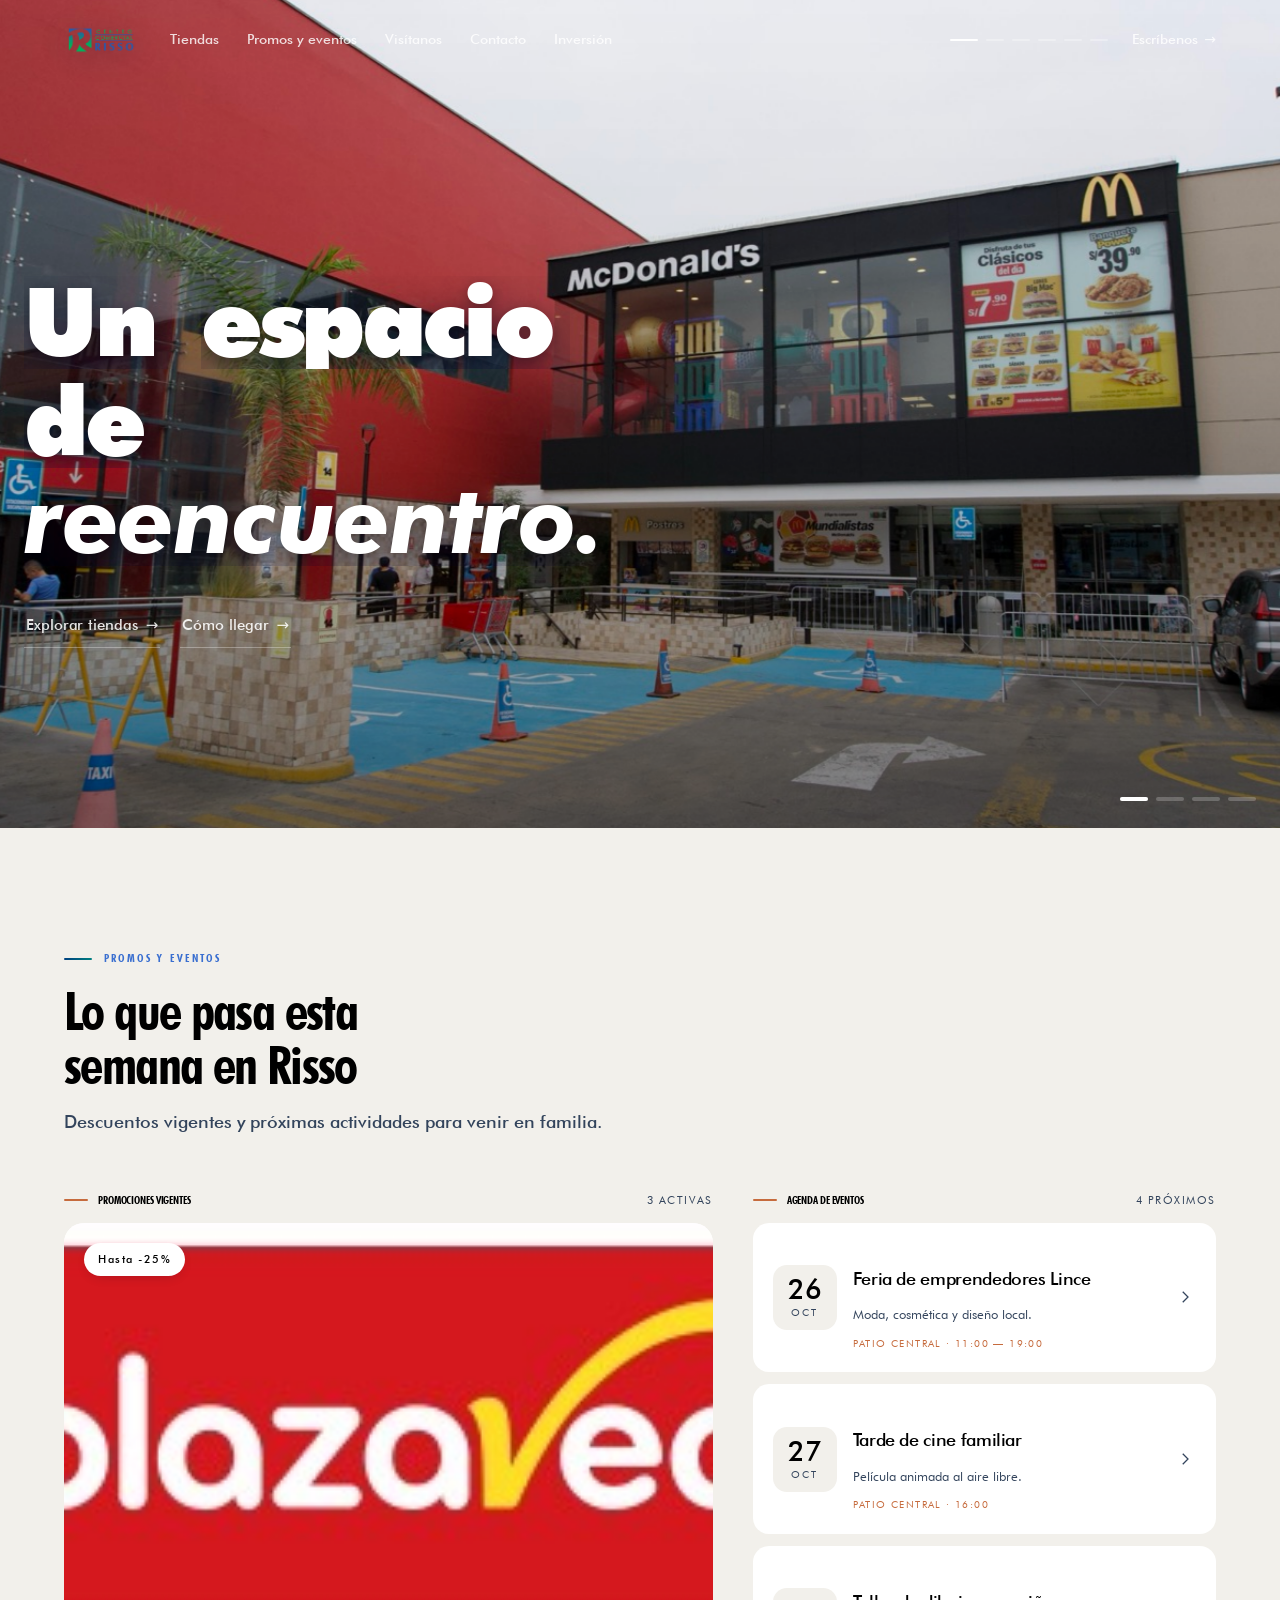
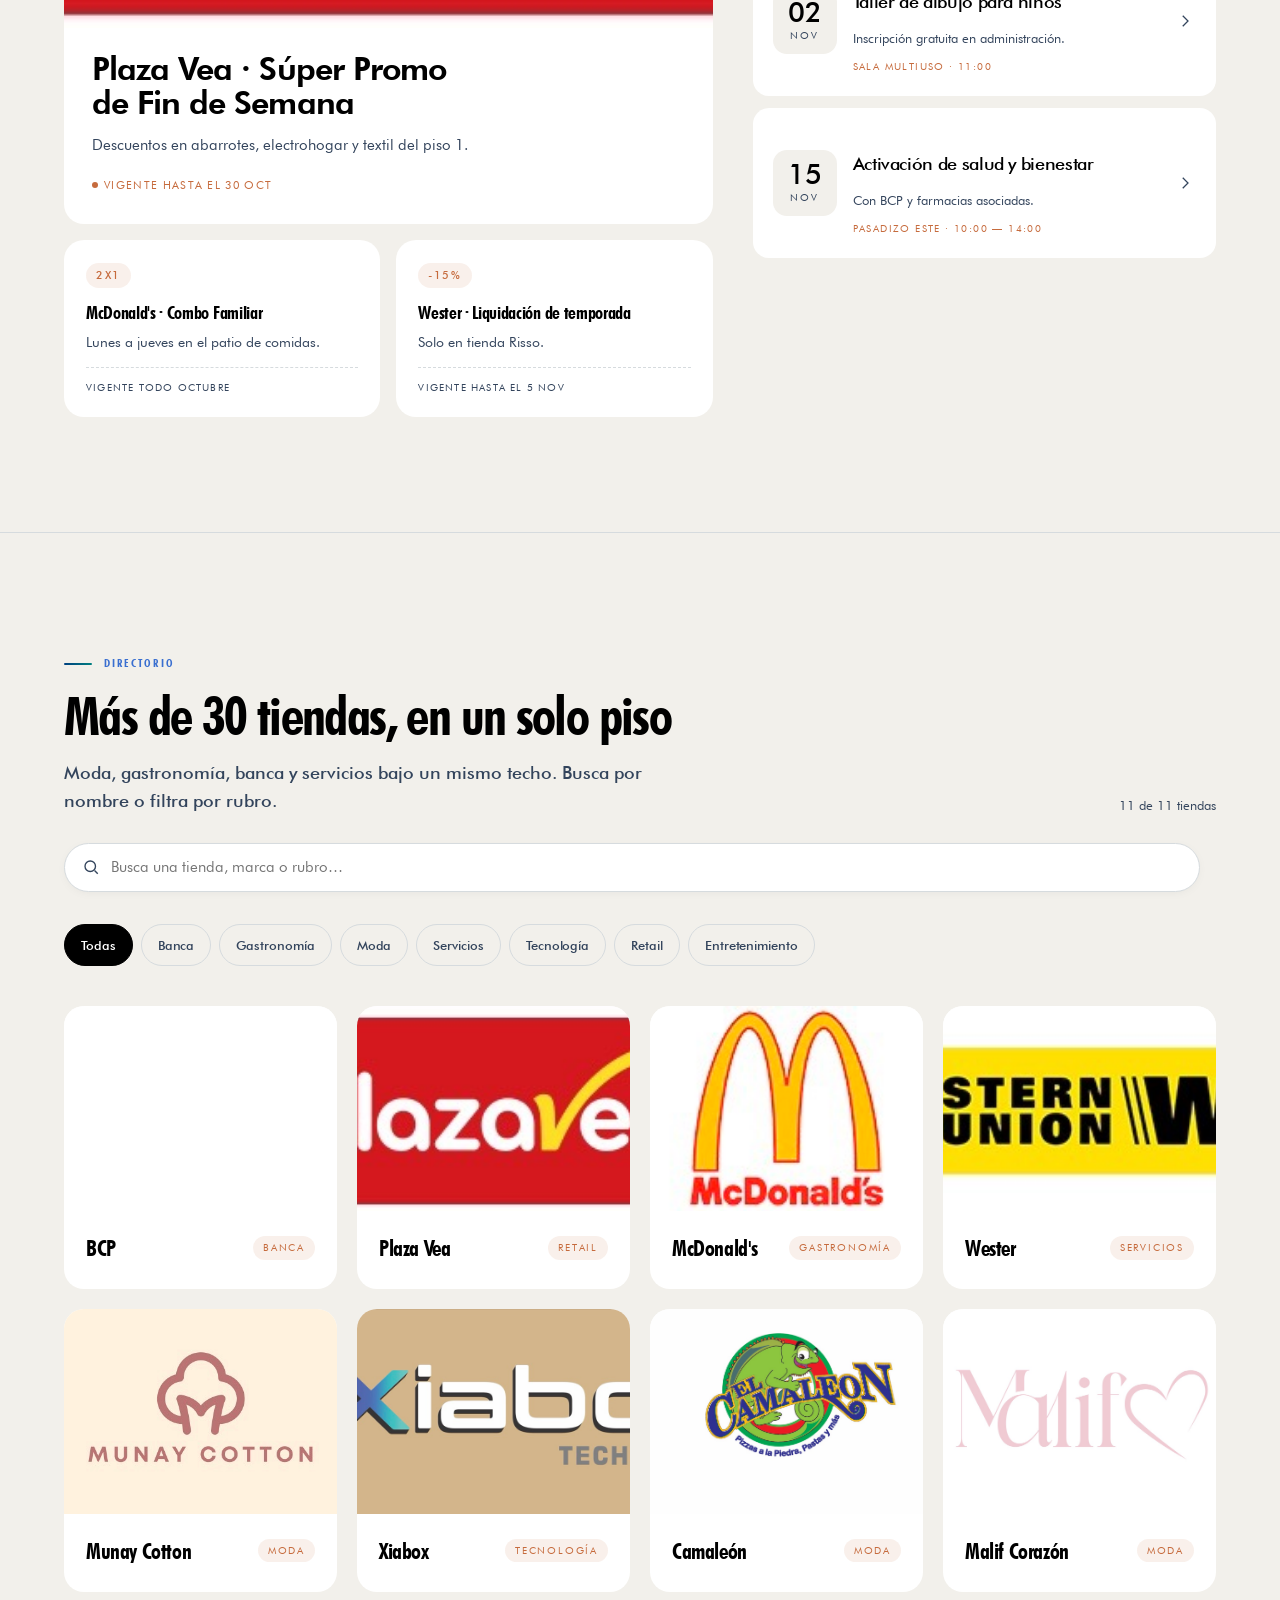
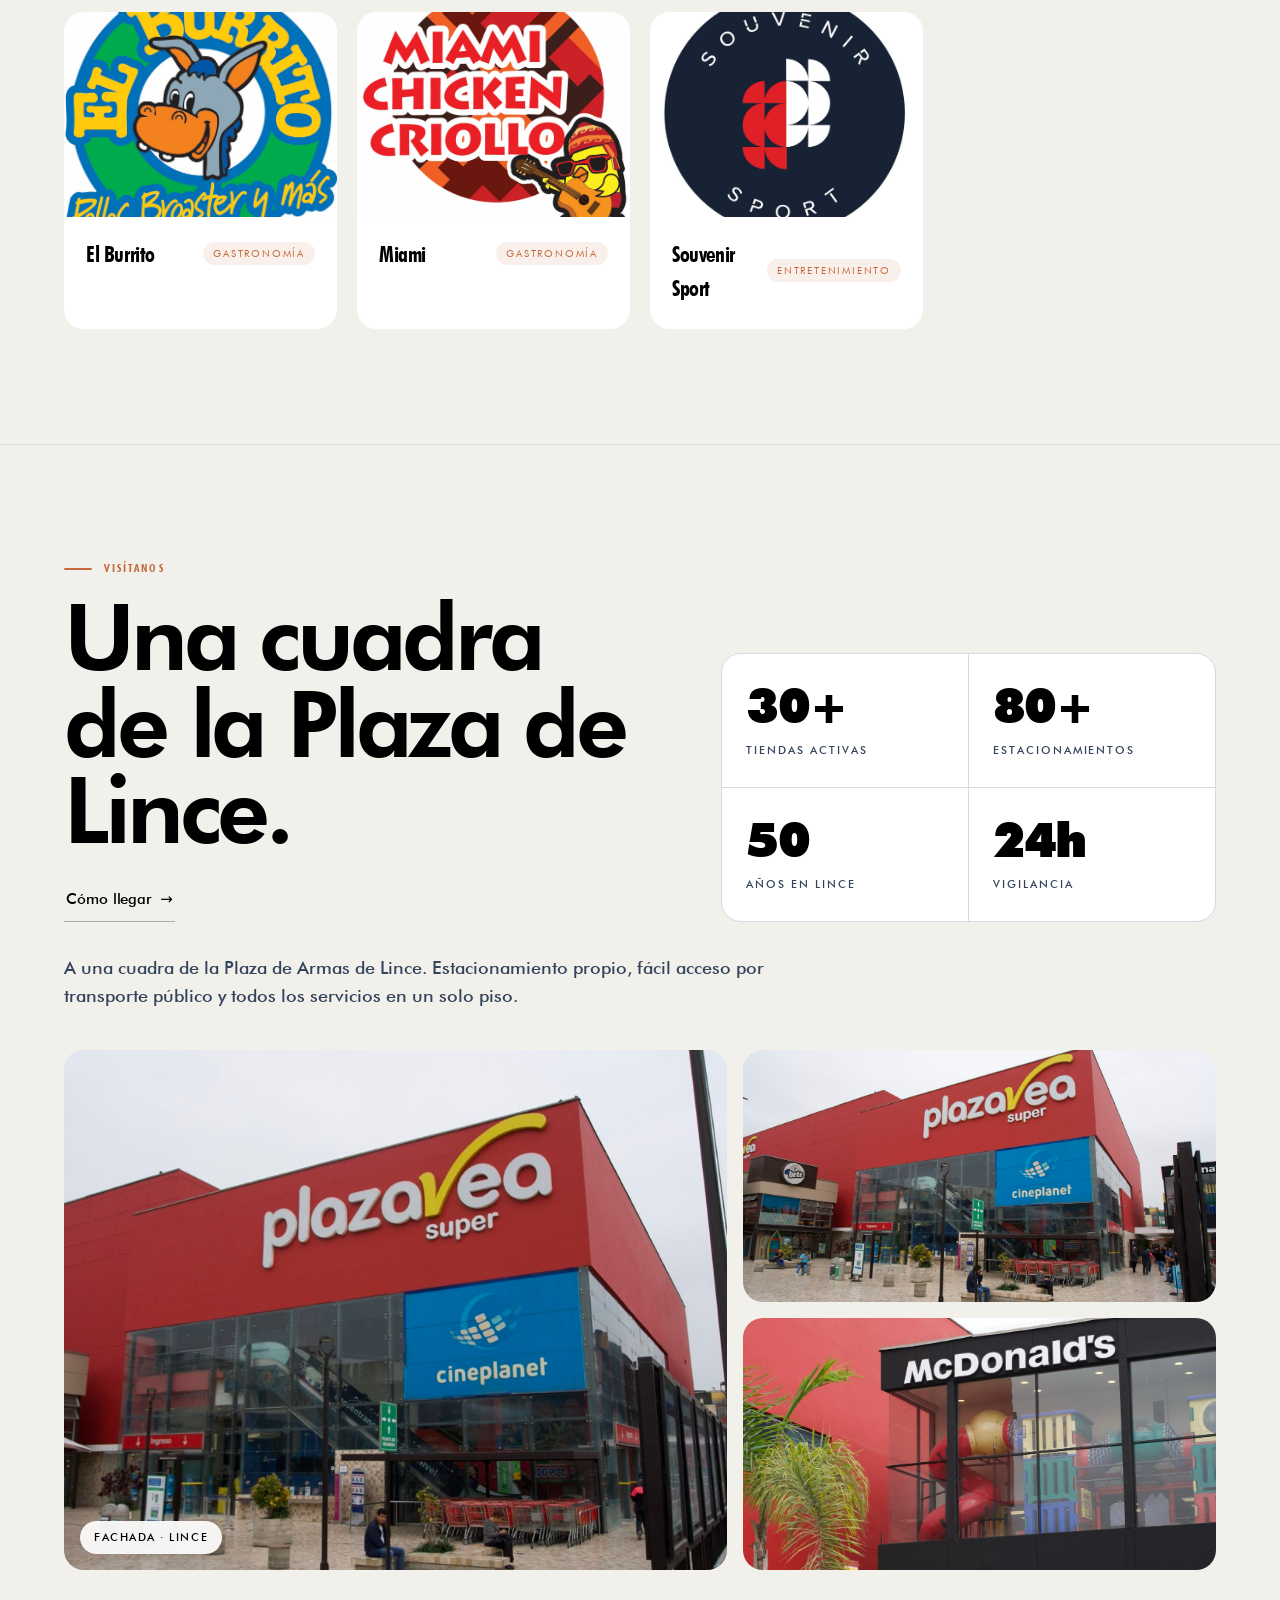
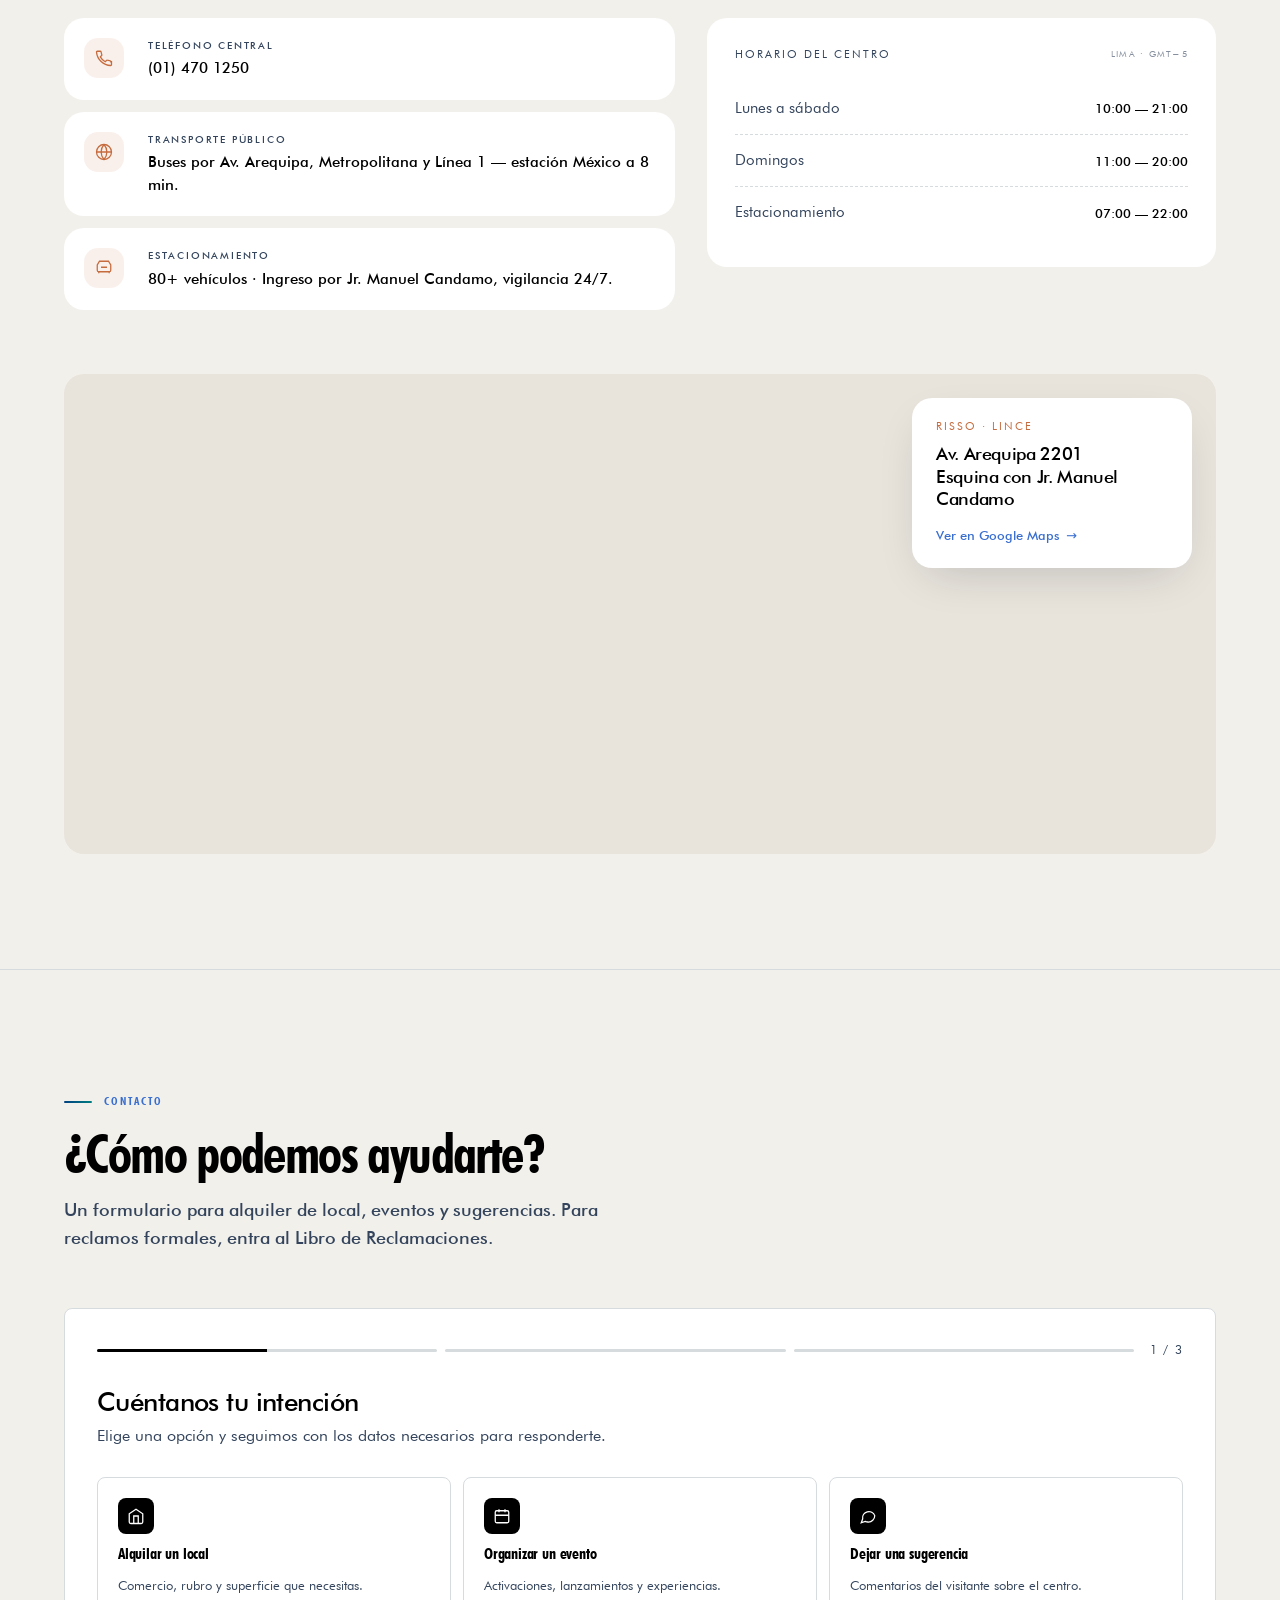
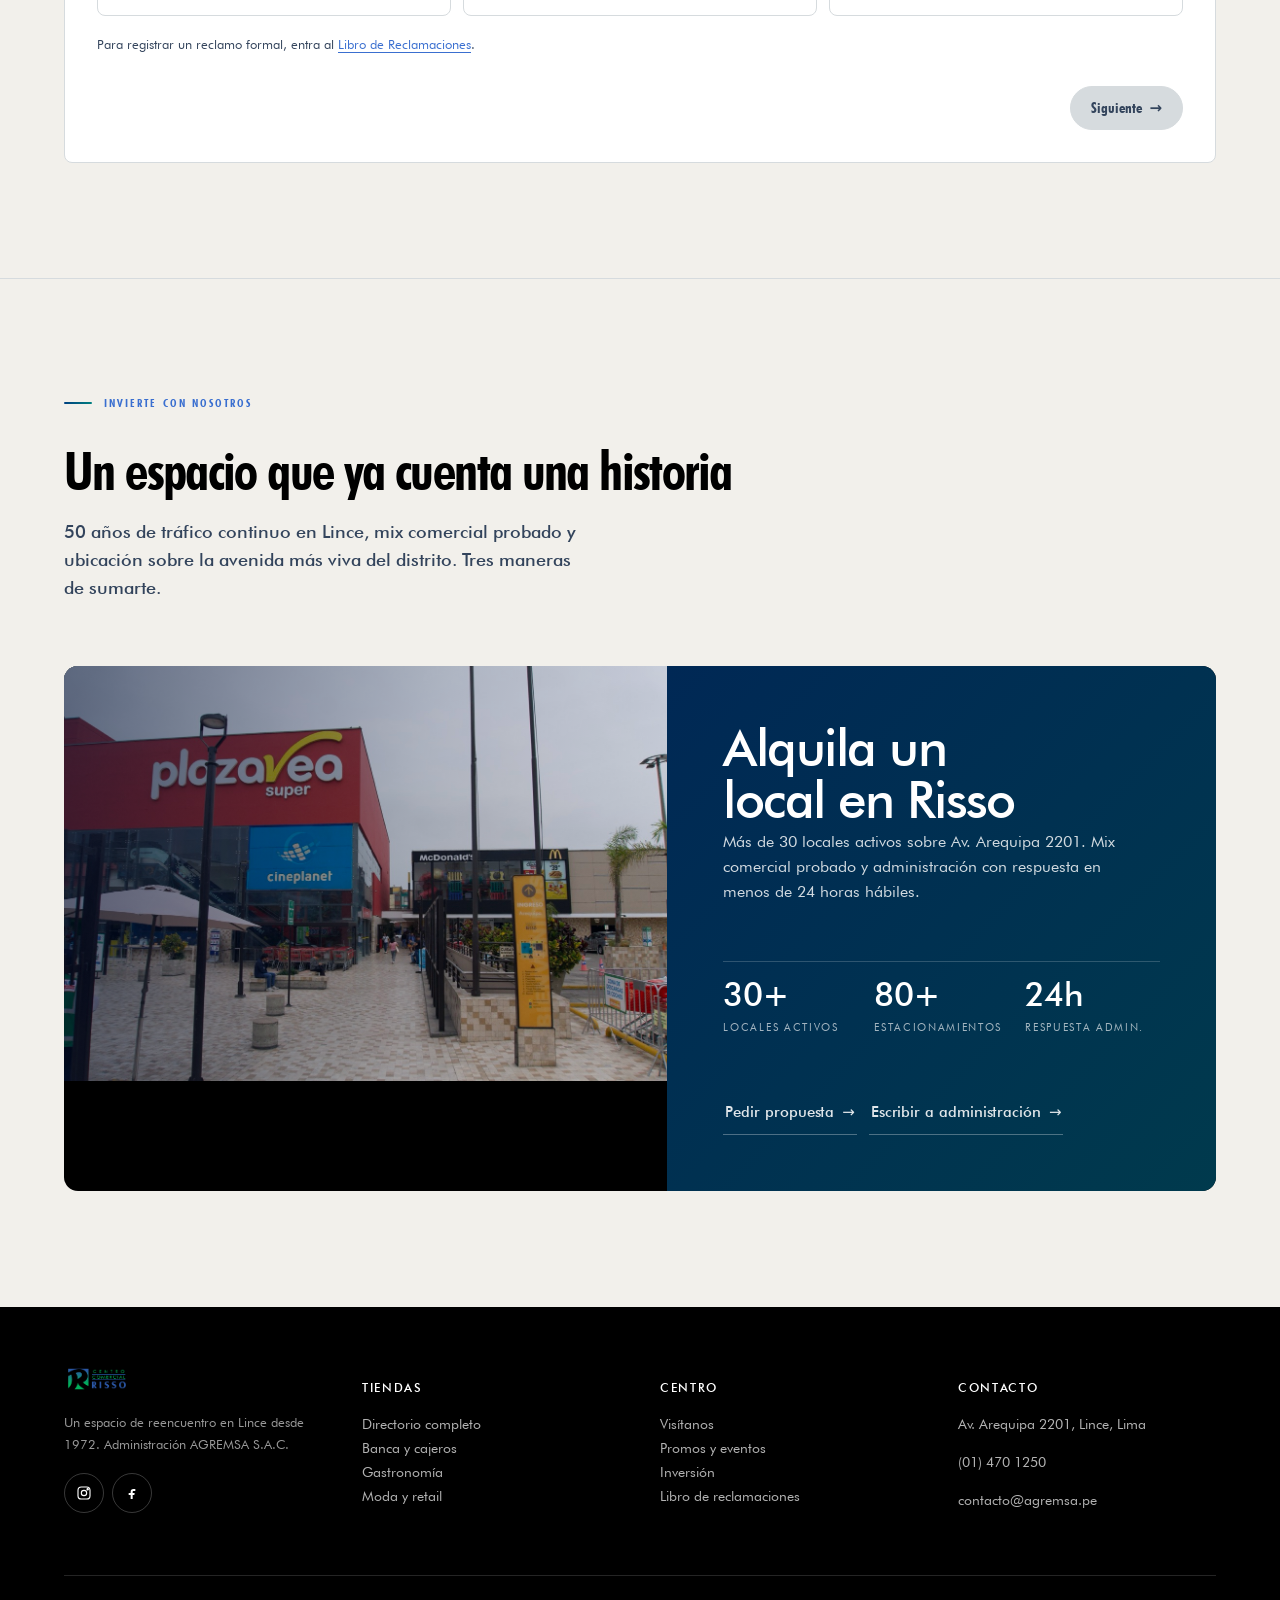
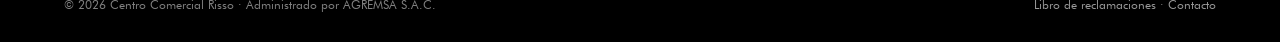
==== commit ea58e583: "fix: URL-encode nombres de archivo de assets con espacios y ñ Las imágenes assets/img/cc/DSC08117/22" ====
--- a/index.html
+++ b/index.html
@@ -8,12 +8,12 @@
   <meta property="og:type" content="website">
   <meta property="og:title" content="Centro Comercial Risso · Un espacio de reencuentro · Lince">
   <meta property="og:description" content="Más de 50 años reuniendo a Lince. 30+ tiendas, 80+ estacionamientos y todos los servicios en un solo piso sobre Av. Arequipa 2201.">
-  <meta property="og:image" content="assets/img/cc/DSC08123 de tamaño grande.jpeg">
+  <meta property="og:image" content="assets/img/cc/DSC08123%20de%20tama%C3%B1o%20grande.jpeg">
   <meta property="og:locale" content="es_PE">
   <meta name="twitter:card" content="summary_large_image">
   <meta name="twitter:title" content="Centro Comercial Risso · Un espacio de reencuentro · Lince">
   <meta name="twitter:description" content="30+ tiendas, 80+ estacionamientos y 50 años de historia sobre Av. Arequipa 2201.">
-  <meta name="twitter:image" content="assets/img/cc/DSC08123 de tamaño grande.jpeg">
+  <meta name="twitter:image" content="assets/img/cc/DSC08123%20de%20tama%C3%B1o%20grande.jpeg">
   <link rel="preconnect" href="https://fonts.googleapis.com">
   <link rel="preconnect" href="https://fonts.gstatic.com" crossorigin="">
   <style>
@@ -996,14 +996,14 @@
 
         <div class="loc-mosaic">
           <div class="mosaic-tile mosaic-big">
-            <img src="assets/img/cc/DSC08122 de tamaño grande.jpeg" alt="Fachada del Centro Comercial Risso sobre Av. Arequipa" loading="lazy" decoding="async">
+            <img src="assets/img/cc/DSC08122%20de%20tama%C3%B1o%20grande.jpeg" alt="Fachada del Centro Comercial Risso sobre Av. Arequipa" loading="lazy" decoding="async">
             <span class="mosaic-tag">Fachada · Lince</span>
           </div>
           <div class="mosaic-tile">
-            <img src="assets/img/cc/DSC08123 de tamaño grande.jpeg" alt="Patio central del Centro Comercial Risso" loading="lazy" decoding="async">
+            <img src="assets/img/cc/DSC08123%20de%20tama%C3%B1o%20grande.jpeg" alt="Patio central del Centro Comercial Risso" loading="lazy" decoding="async">
           </div>
           <div class="mosaic-tile">
-            <img src="assets/img/cc/DSC08117 de tamaño grande.jpeg" alt="Pasadizo comercial del Centro Comercial Risso" loading="lazy" decoding="async">
+            <img src="assets/img/cc/DSC08117%20de%20tama%C3%B1o%20grande.jpeg" alt="Pasadizo comercial del Centro Comercial Risso" loading="lazy" decoding="async">
           </div>
         </div>
 
@@ -1145,7 +1145,7 @@
           <div class="b2b-hero">
             <div class="b2b-hero-media">
               
-              <img src="assets/img/cc/DSC08125 de tamaño grande.jpeg" alt="Patio central del Centro Comercial Risso" width="1280" height="853" loading="lazy" decoding="async">
+              <img src="assets/img/cc/DSC08125%20de%20tama%C3%B1o%20grande.jpeg" alt="Patio central del Centro Comercial Risso" width="1280" height="853" loading="lazy" decoding="async">
             </div>
             <div class="b2b-hero-content">
               <div>
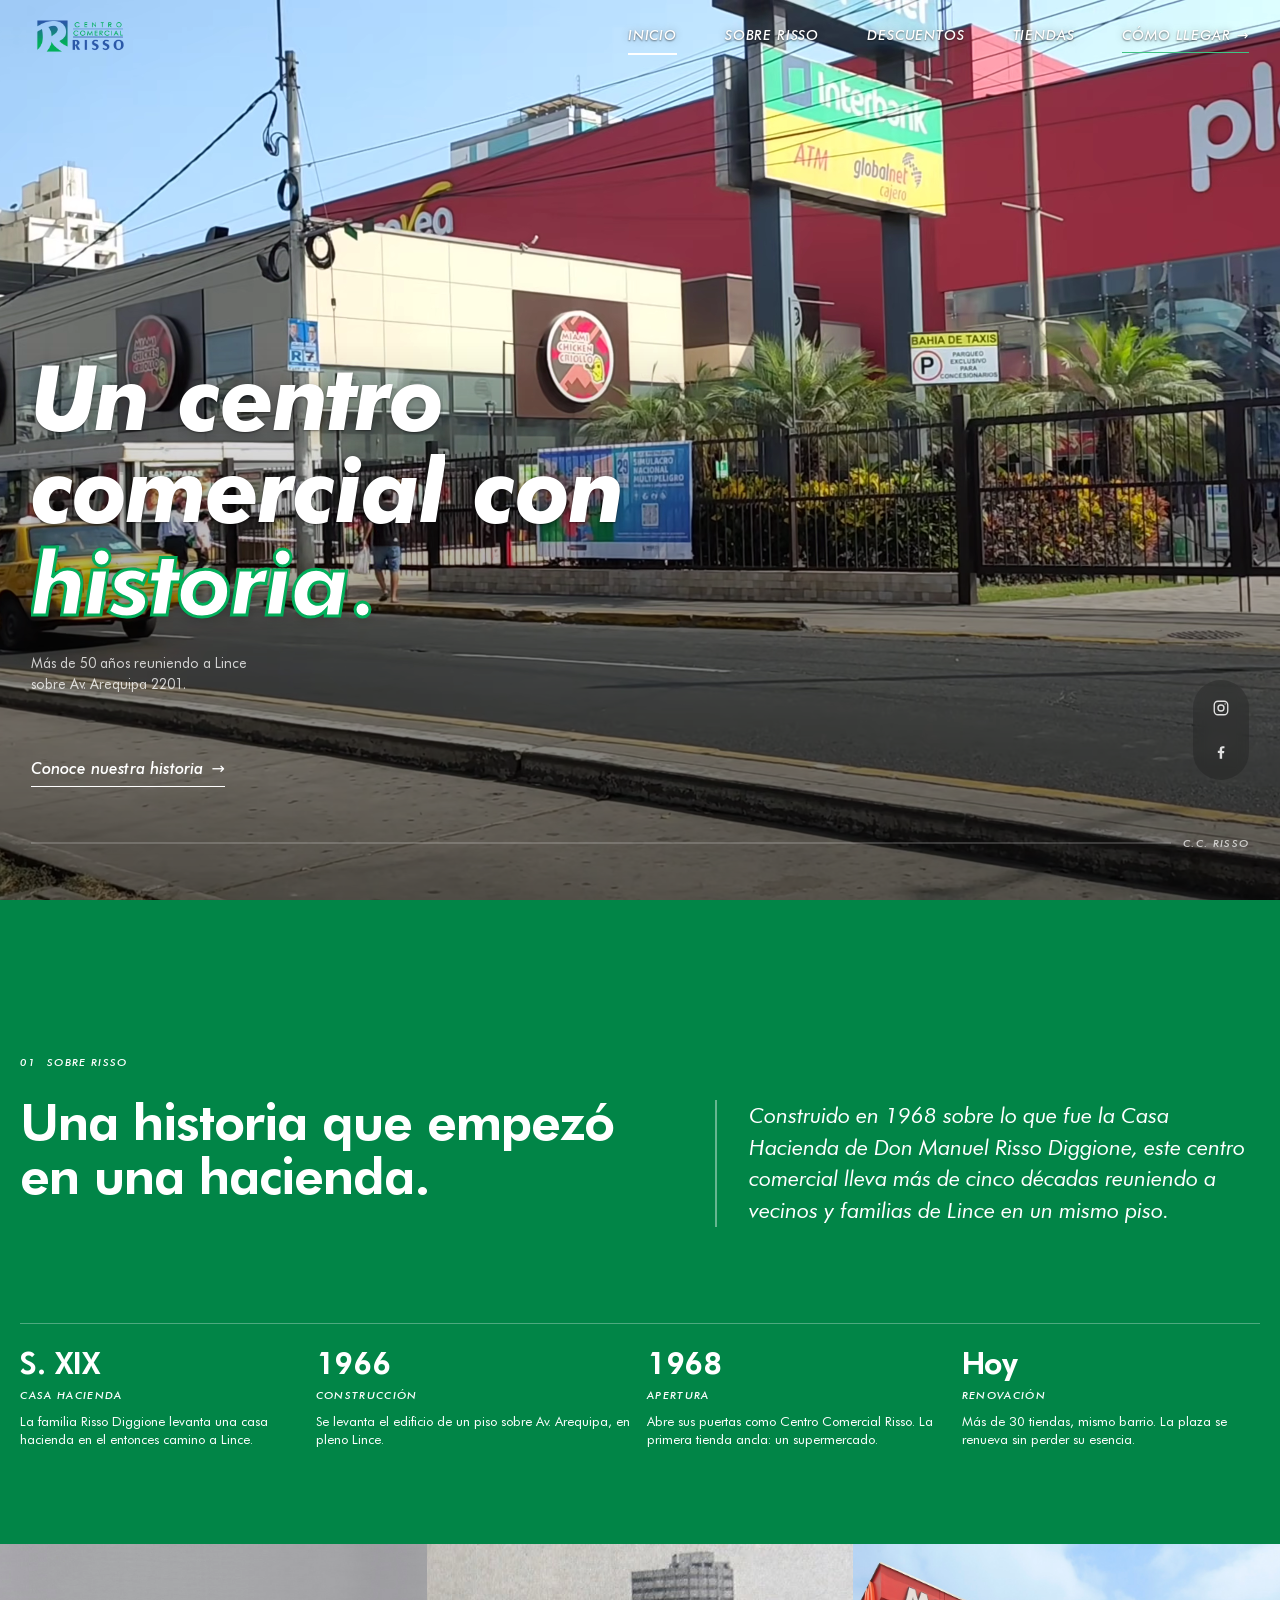
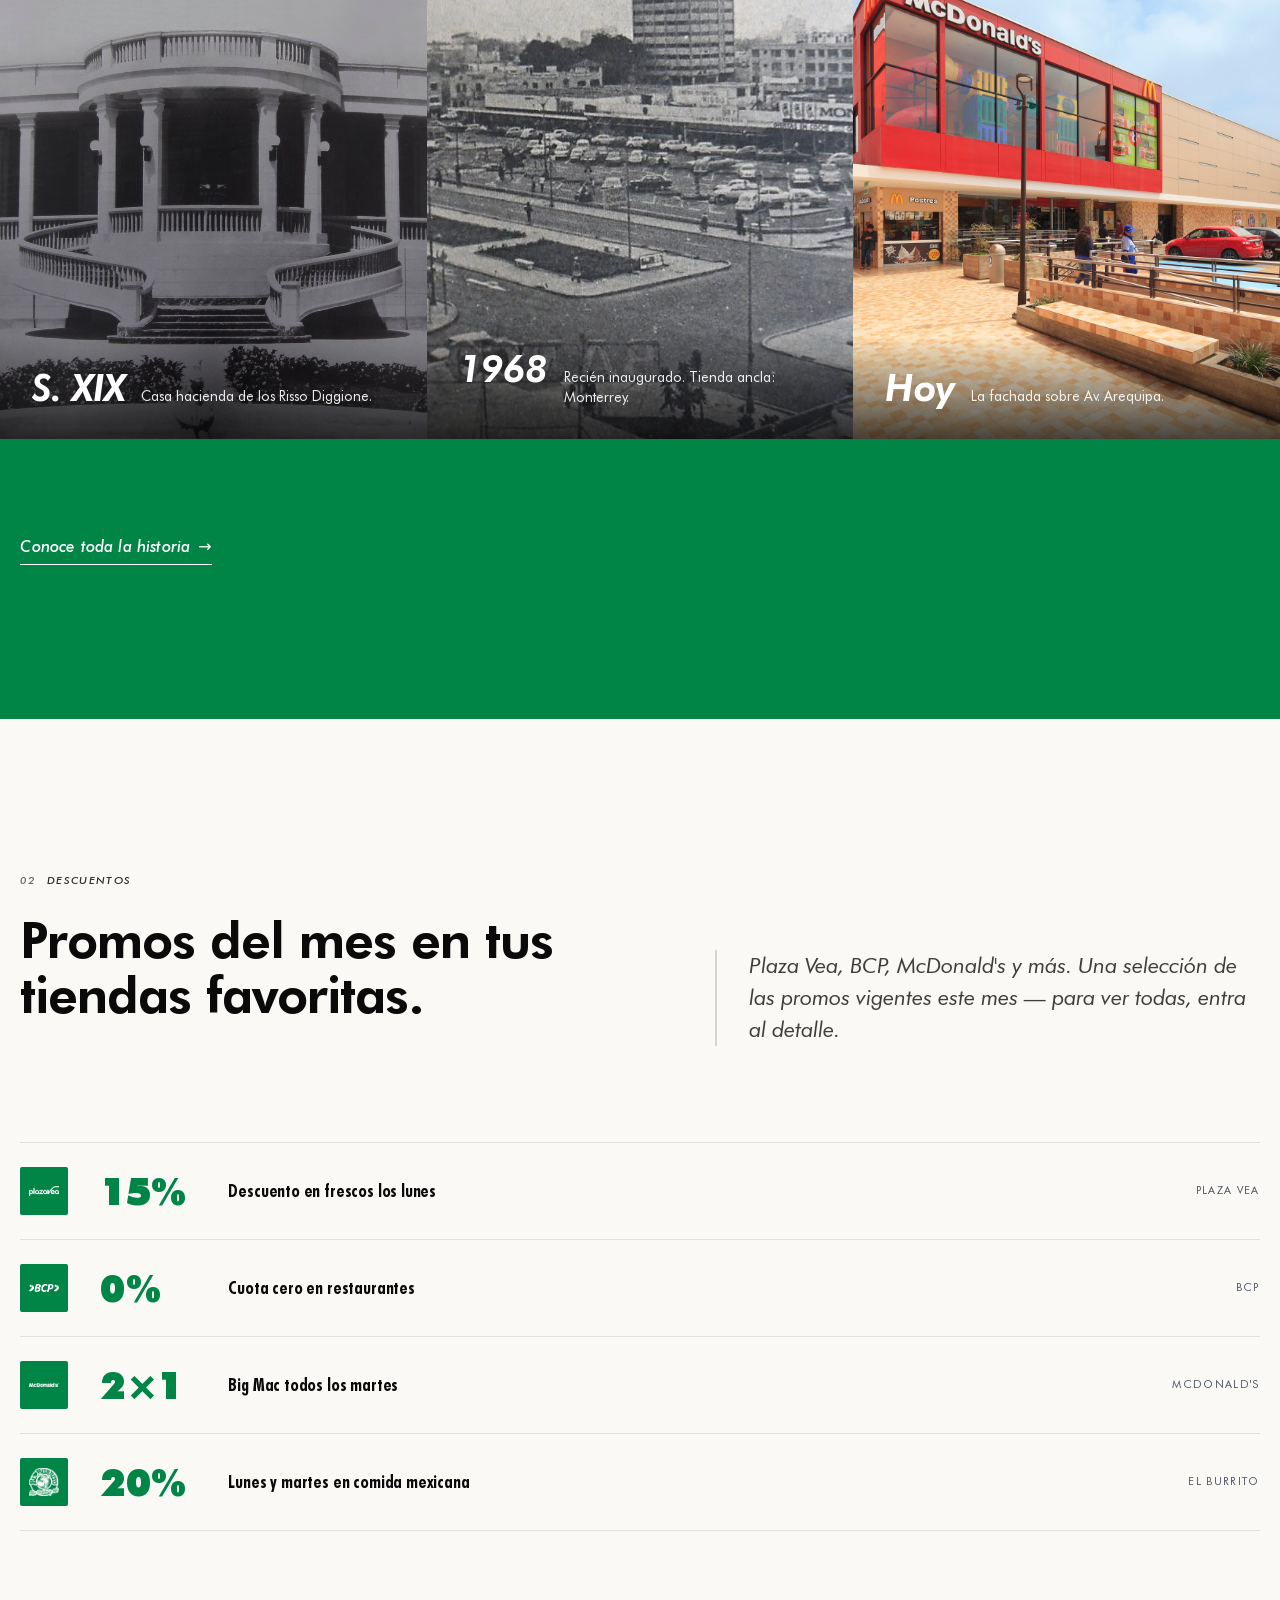
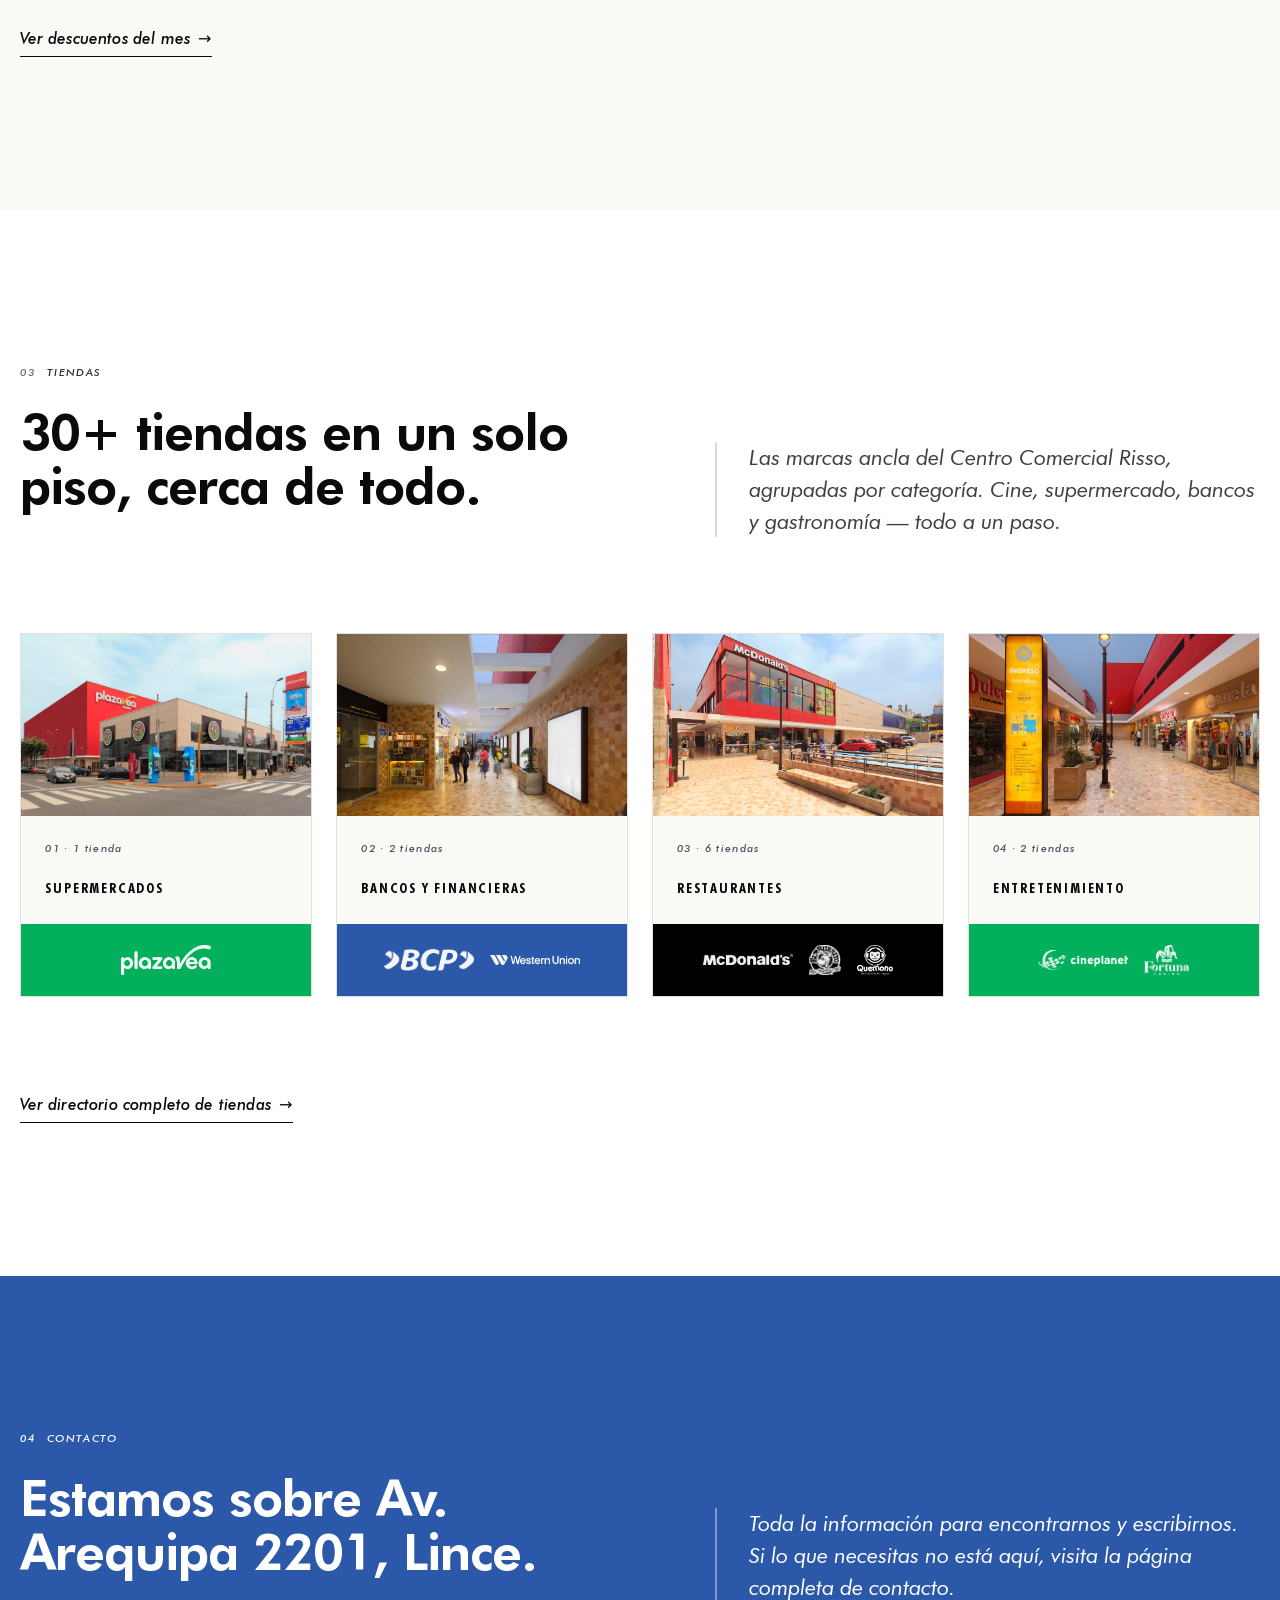
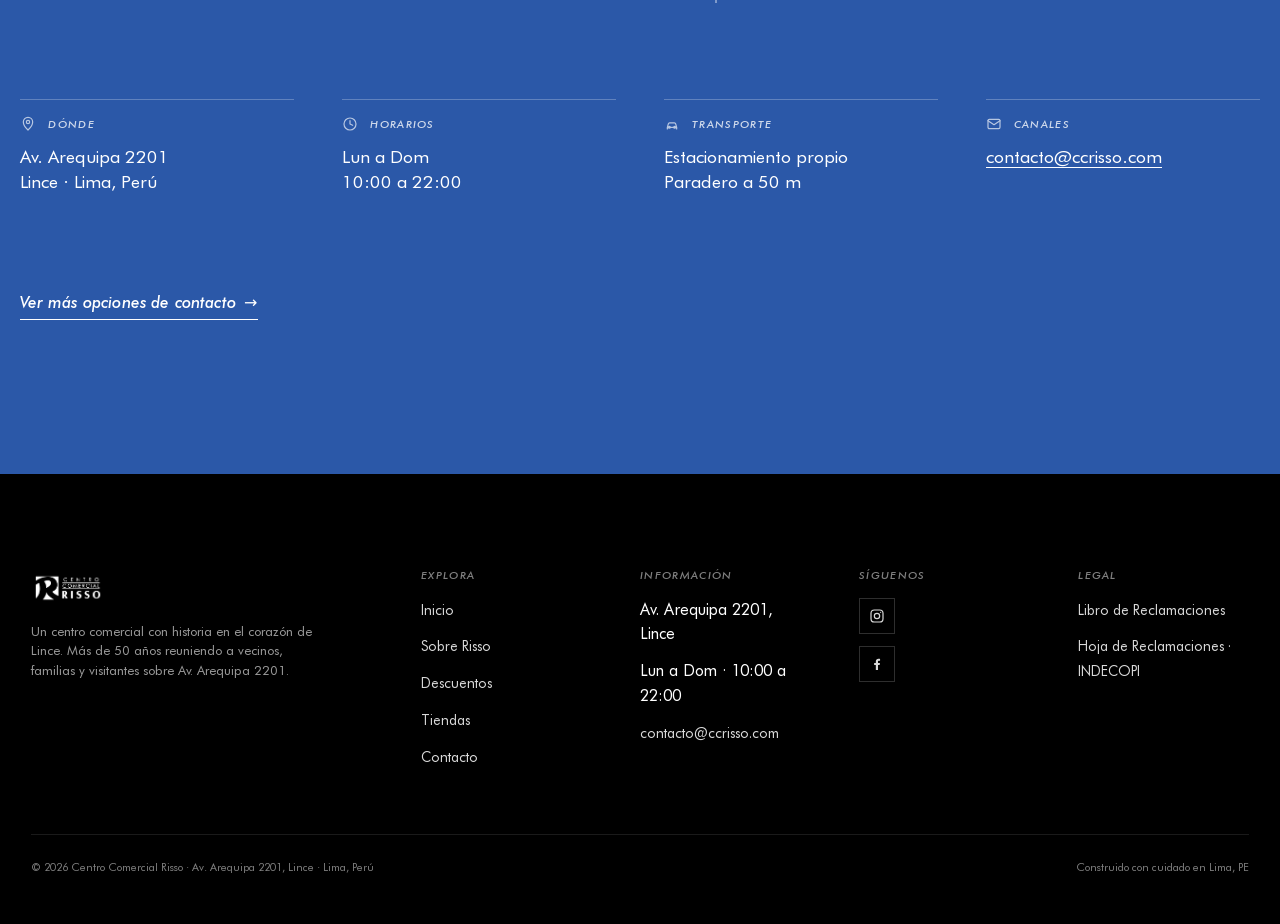
==== commit a4841de5: "feat(v2): polished landing — site-wide polish audit cycle Includes: - 6 pages with tokenized theming" ====
--- a/index.html
+++ b/index.html
@@ -1,1678 +1,381 @@
 <!doctype html>
-<html lang="es-PE"><head>
+<html lang="es-PE">
+<head>
   <meta charset="utf-8">
   <meta name="viewport" content="width=device-width, initial-scale=1">
   <title>Centro Comercial Risso · Un espacio de reencuentro · Lince, Lima</title>
-  <meta name="description" content="Más de 50 años reuniendo a Lince. Tiendas, gastronomía, eventos y estacionamientos sobre Av. Arequipa 2201. Un espacio de reencuentro.">
-  <meta name="theme-color" content="#002855">
+  <meta name="description" content="Más de 50 años reuniendo a Lince. Tiendas, gastronomía y servicios sobre Av. Arequipa 2201. Un espacio de reencuentro.">
+  <meta name="theme-color" content="#02AF5B">
   <meta property="og:type" content="website">
   <meta property="og:title" content="Centro Comercial Risso · Un espacio de reencuentro · Lince">
-  <meta property="og:description" content="Más de 50 años reuniendo a Lince. 30+ tiendas, 80+ estacionamientos y todos los servicios en un solo piso sobre Av. Arequipa 2201.">
+  <meta property="og:description" content="Más de 50 años reuniendo a Lince. 30+ tiendas y todos los servicios en un solo piso sobre Av. Arequipa 2201.">
   <meta property="og:image" content="assets/img/cc/DSC08123%20de%20tama%C3%B1o%20grande.jpeg">
   <meta property="og:locale" content="es_PE">
-  <meta name="twitter:card" content="summary_large_image">
-  <meta name="twitter:title" content="Centro Comercial Risso · Un espacio de reencuentro · Lince">
-  <meta name="twitter:description" content="30+ tiendas, 80+ estacionamientos y 50 años de historia sobre Av. Arequipa 2201.">
-  <meta name="twitter:image" content="assets/img/cc/DSC08123%20de%20tama%C3%B1o%20grande.jpeg">
-  <link rel="preconnect" href="https://fonts.googleapis.com">
-  <link rel="preconnect" href="https://fonts.gstatic.com" crossorigin="">
-  <style>
-    /* ====================================================================
-       FUENTES · Futura (locales, no Google Fonts)
-       Pesos: 300 Light · 400 Book · 500 Medium · 700 Bold · 800 Heavy · 900 Extra Black
-       Cada uno con su variante italic cuando existe.
-       ==================================================================== */
-    @font-face { font-family: 'Futura'; font-style: normal; font-weight: 300; font-display: swap; src: url('./fonts/Futura%20Light%20font.ttf') format('truetype'); }
-    @font-face { font-family: 'Futura'; font-style: italic; font-weight: 300; font-display: swap; src: url('./fonts/Futura%20Light%20Italic%20font.ttf') format('truetype'); }
-    @font-face { font-family: 'Futura'; font-style: normal; font-weight: 400; font-display: swap; src: url('./fonts/Futura%20Book%20font.ttf') format('truetype'); }
-    @font-face { font-family: 'Futura'; font-style: italic; font-weight: 400; font-display: swap; src: url('./fonts/Futura%20Book%20Italic%20font.ttf') format('truetype'); }
-    @font-face { font-family: 'Futura'; font-style: normal; font-weight: 500; font-display: swap; src: url('./fonts/futura%20medium%20bt.ttf') format('truetype'); }
-    @font-face { font-family: 'Futura'; font-style: italic; font-weight: 500; font-display: swap; src: url('./fonts/Futura%20Medium%20Italic%20font.ttf') format('truetype'); }
-    @font-face { font-family: 'Futura'; font-style: normal; font-weight: 700; font-display: swap; src: url('./fonts/Futura%20Bold%20font.ttf') format('truetype'); }
-    @font-face { font-family: 'Futura'; font-style: italic; font-weight: 700; font-display: swap; src: url('./fonts/Futura%20Bold%20Italic%20font.ttf') format('truetype'); }
-    @font-face { font-family: 'Futura'; font-style: normal; font-weight: 800; font-display: swap; src: url('./fonts/Futura%20Heavy%20font.ttf') format('truetype'); }
-    @font-face { font-family: 'Futura'; font-style: italic; font-weight: 800; font-display: swap; src: url('./fonts/Futura%20Heavy%20Italic%20font.ttf') format('truetype'); }
-    @font-face { font-family: 'Futura'; font-style: normal; font-weight: 900; font-display: swap; src: url('./fonts/Futura%20Extra%20Black%20font.ttf') format('truetype'); }
-    @font-face { font-family: 'Futura'; font-style: normal; font-weight: 900; font-display: swap; src: url('./fonts/Futura%20XBlk%20BT.ttf') format('truetype'); }
-    :root {
-      --bg:        #f2f0eb;
-      --surface:   #ffffff;
-      --fg:        #000000;
-      --muted:     #33445c;
-      --border:    #d6dbde;
-      --accent:    #3a6fd0;
-      --accent-2:  #008F87;
-      --accent-3:  #0E8A3A;
-      --warm:      #c66b3d;
-      --warm-soft: color-mix(in oklch, var(--warm) 10%, transparent);
-      --warm-soft-2: color-mix(in oklch, var(--warm) 22%, transparent);
-      --on-dark:   #ffffff;
-      --accent-soft: color-mix(in oklch, var(--accent) 14%, transparent);
-      --fg-soft:     color-mix(in oklch, var(--fg) 6%, transparent);
-      --overlay-top: color-mix(in oklch, #004080 18%, transparent);
-      --overlay-bot: color-mix(in oklch, #001f3a 78%, transparent);
-      --gradient-overlay: linear-gradient(180deg,
-                          color-mix(in oklch, #002855 30%, transparent) 0%,
-                          color-mix(in oklch, #003a4d 55%, transparent) 55%,
-                          color-mix(in oklch, #001f3a 82%, transparent) 100%);
-      --gradient-brand: linear-gradient(135deg, #004080 0%, #008080 50%, #008000 100%);
-      --gradient-pill: linear-gradient(96deg, #004080 0%, #008080 100%);
-      --font-display: 'Futura', 'Trebuchet MS', system-ui, -apple-system, 'Segoe UI', 'Helvetica Neue', Arial, sans-serif;
-      --font-body:    'Futura', 'Trebuchet MS', system-ui, -apple-system, 'Segoe UI', 'Helvetica Neue', Arial, sans-serif;
-      --font-mono:    'Futura', 'Trebuchet MS', system-ui, -apple-system, 'Segoe UI', 'Helvetica Neue', Arial, sans-serif;
-      --fs-h1: clamp(56px, 8.4vw, 132px);
-      --fs-h2: clamp(34px, 4.2vw, 60px);
-      --fs-h3: 22px;
-      --fs-lead: 18px;
-      --fs-body: 16px;
-      --fs-meta: 13px;
-      --gap-xs: 8px;
-      --gap-sm: 12px;
-      --gap-md: 16px;
-      --gap-lg: 24px;
-      --gap-xl: 40px;
-      --gap-2xl: 72px;
-      --container: 1200px;
-      --container-wide: 1440px;
-      --gutter: 24px;
-      --radius-sm: 6px;
-      --radius: 8px;
-      --radius-lg: 14px;
-      --radius-xl: 20px;
-      --radius-pill: 999px;
-    }
-    *, *::before, *::after { box-sizing: border-box; }
-    html { -webkit-text-size-adjust: 100%; scroll-behavior: smooth; }
-    body {
-      margin: 0;
-      background: var(--bg);
-      color: var(--fg);
-      font-family: var(--font-body);
-      font-size: var(--fs-body);
-      line-height: 1.55;
-      text-rendering: optimizeLegibility;
-      -webkit-font-smoothing: antialiased;
-      overflow-x: hidden;
-      font-feature-settings: 'cv11' 1, 'ss03' 1, 'ss01' 1;
-      font-variant-numeric: tabular-nums;
-    }
-    img, svg { display: block; max-width: 100%; }
-    a { color: inherit; text-decoration: none; }
-    button { font: inherit; cursor: pointer; }
-    p { text-wrap: pretty; }
-    h1, h2, h3, h4 { text-wrap: balance; }
-    .container { max-width: var(--container); margin-inline: auto; padding-inline: var(--gutter); }
-    .section { padding-block: clamp(64px, 9vw, 120px); }
-    .section + .section { border-top: 1px solid var(--border); }
-    .stack { display: flex; flex-direction: column; }
-    .stack > * + * { margin-top: var(--gap-md); }
-    .row { display: flex; align-items: center; gap: var(--gap-md); }
-    .row-between { display: flex; align-items: center; justify-content: space-between; gap: var(--gap-md); }
-    .grid-2 { display: grid; grid-template-columns: repeat(2, 1fr); gap: var(--gap-lg); }
-    .grid-3 { display: grid; grid-template-columns: repeat(3, 1fr); gap: var(--gap-lg); }
-    .grid-4 { display: grid; grid-template-columns: repeat(4, 1fr); gap: var(--gap-md); }
-    @media (max-width: 920px) {
-      .grid-2, .grid-3, .grid-4 { grid-template-columns: 1fr; }
-    }
-    @media (max-width: 720px) {
-      .hero-content { padding-block: clamp(96px, 14vh, 160px) clamp(56px, 8vh, 100px); }
-      .hero-shell .container { margin-inline: 0; margin-inline-start: var(--gutter); }
-      .hero-foot { flex-direction: column; align-items: flex-start; gap: 18px; }
-    }
-    .h1, h1 { font-family: var(--font-display); font-size: var(--fs-h1); line-height: 0.95; letter-spacing: -0.04em; font-weight: 800; margin: 0; }
-    .h2, h2 { font-family: var(--font-display); font-size: var(--fs-h2); line-height: 1.0; letter-spacing: -0.03em; font-weight: 700; margin: 0; }
-    .h3, h3 { font-family: var(--font-display); font-size: var(--fs-h3); font-weight: 700; line-height: 1.22; letter-spacing: -0.018em; margin: 0; }
-    .lead { font-size: var(--fs-lead); line-height: 1.55; color: var(--muted); max-width: 56ch; margin: 0; font-weight: 500; }
-    .eyebrow {
-      font-family: var(--font-mono);
-      font-size: 11.5px;
-      letter-spacing: 0.18em;
-      text-transform: uppercase;
-      color: var(--accent);
-      margin: 0 0 var(--gap-md);
-      display: inline-flex;
-      align-items: center;
-      gap: 12px;
-      font-weight: 700;
-    }
-    .eyebrow::before {
-      content: "";
-      width: 28px; height: 2px;
-      background: var(--gradient-pill);
-      border-radius: 2px;
-      display: inline-block;
-    }
-    .hero-progress {
-      position: absolute;
-      left: 0; right: 0; bottom: clamp(20px, 3vh, 36px);
-      padding-inline: var(--gutter);
-      display: flex;
-      align-items: center;
-      justify-content: flex-end;
-      gap: 12px;
-      z-index: 3;
-      max-width: var(--container-wide);
-      margin: 0;
-    }
-    .hero-progress-track {
-      display: flex;
-      gap: 8px;
-      align-items: center;
-    }
-    .hero-progress-dot {
-      width: 28px; height: 4px;
-      border-radius: 2px;
-      background: color-mix(in oklch, var(--on-dark) 22%, transparent);
-      border: 0;
-      padding: 0;
-      cursor: pointer;
-      transition: background-color 0.2s ease, width 0.2s ease;
-      position: relative;
-      overflow: hidden;
-    }
-    .hero-progress-dot:hover, .hero-progress-dot:focus-visible { outline: none; background: color-mix(in oklch, var(--on-dark) 50%, transparent); }
-    .hero-progress-dot.is-active { background: color-mix(in oklch, var(--on-dark) 22%, transparent); }
-    .hero-progress-dot.is-active::before {
-      content: ""; position: absolute; left: 0; top: 0; bottom: 0;
-      width: 0%; background: var(--on-dark);
-      animation: heroProgress 6.5s linear forwards;
-    }
-    .hero-progress-dot.is-paused::before { animation-play-state: paused; }
-    .hero-progress:hover .hero-progress-dot.is-active::before { animation-play-state: paused; }
-    @keyframes heroProgress { from { width: 0%; } to { width: 100%; } }
-    @media (max-width: 720px) {
-      .hero-progress { padding-inline: var(--gutter); }
-      .hero-progress-dot { width: 20px; }
-      .hero-progress-meta { font-size: 10px; }
-    }
-    .loc-stats {
-      display: grid;
-      grid-template-columns: repeat(4, minmax(0, 1fr));
-      gap: 0;
-      margin-top: clamp(24px, 3vw, 32px);
-      padding: 0;
-      border-top: 1px solid var(--border);
-      border-bottom: 1px solid var(--border);
-    }
-    .loc-stat {
-      padding: 18px 20px;
-      border-right: 1px solid var(--border);
-      display: flex; flex-direction: column; gap: 4px;
-    }
-    .loc-stat:last-child { border-right: 0; }
-    .loc-stat .v {
-      font-family: var(--font-display);
-      font-size: clamp(22px, 2.4vw, 30px);
-      font-weight: 800;
-      letter-spacing: -0.022em;
-      line-height: 1;
-      color: var(--fg);
-      font-variant-numeric: tabular-nums;
-    }
-    .loc-stat .k {
-      font-family: var(--font-mono);
-      font-size: 10.5px;
-      letter-spacing: 0.16em;
-      text-transform: uppercase;
-      color: var(--muted);
-      font-weight: 500;
-    }
-    @media (max-width: 720px) {
-      .loc-stats { grid-template-columns: repeat(2, 1fr); }
-      .loc-stat:nth-child(2) { border-right: 0; }
-      .loc-stat:nth-child(1), .loc-stat:nth-child(2) { border-bottom: 1px solid var(--border); }
-    }
-    .b2b-type.is-primary {
-      background: linear-gradient(180deg, var(--accent-soft) 0%, color-mix(in oklch, var(--accent) 4%, var(--surface)) 100%);
-      border-color: var(--accent);
-      box-shadow: 0 18px 40px -22px color-mix(in oklch, var(--accent) 60%, transparent), inset 0 1px 0 var(--surface);
-    }
-    .b2b-type.is-primary .type-ic { background: var(--gradient-pill); color: var(--on-dark); }
-    .b2b-type.is-primary:hover, .b2b-type.is-primary:focus-visible {
-      border-color: var(--accent-2);
-      box-shadow: 0 24px 50px -22px color-mix(in oklch, var(--accent-2) 55%, transparent), inset 0 1px 0 var(--surface);
-    }
-    .meta { font-family: var(--font-mono); font-size: var(--fs-meta); color: var(--muted); }
-    .num  { font-variant-numeric: tabular-nums; }
-    .btn {
-      display: inline-flex; align-items: center; justify-content: center;
-      gap: 8px;
-      min-height: 44px;
-      padding: 12px 20px;
-      border-radius: var(--radius-pill);
-      border: 1px solid transparent;
-      font-family: var(--font-body);
-      font-size: 15px;
-      font-weight: 700;
-      letter-spacing: -0.005em;
-      line-height: 1;
-      transition: background-color 0.15s ease, border-color 0.15s ease, color 0.15s ease, transform 0.15s ease;
-      white-space: nowrap;
-      text-decoration: none;
-    }
-    .btn:active { transform: translateY(1px); }
-    .btn-primary { background: var(--fg); color: var(--on-dark); border-color: var(--fg); }
-    .btn-primary:hover { background: var(--gradient-pill); border-color: transparent; box-shadow: 0 12px 28px -12px color-mix(in oklch, var(--accent) 60%, transparent); }
-    .btn-primary:disabled { background: var(--border); border-color: var(--border); color: var(--muted); cursor: not-allowed; transform: none; }
-    .btn-secondary { background: var(--surface); color: var(--fg); border-color: var(--border); }
-    .btn-secondary:hover { border-color: var(--accent); color: var(--accent); }
-    .btn-ghost { background: transparent; color: var(--fg); border-color: transparent; padding-inline: 8px; min-height: 36px; }
-    .btn-ghost:hover { color: var(--accent); }
-    .btn-link { background: transparent; color: var(--accent); border: 0; padding: 0; min-height: auto; text-decoration: underline; text-underline-offset: 3px; }
-    .btn-arrow::after { content: '→'; transition: transform 0.15s ease; display: inline-block; }
-    .btn-arrow:hover::after { transform: translateX(3px); }
-    .btn-on-dark { color: var(--on-dark); border-color: color-mix(in oklch, var(--on-dark) 35%, transparent); background: transparent; }
-    .btn-on-dark:hover { background: color-mix(in oklch, var(--on-dark) 16%, transparent); border-color: var(--on-dark); }
-    .btn-on-dark-primary { background: var(--gradient-brand); color: var(--on-dark); border-color: transparent; box-shadow: 0 1px 0 rgba(255,255,255,0.18) inset, 0 6px 18px -8px color-mix(in oklch, var(--accent) 70%, transparent); }
-    .btn-on-dark-primary:hover { filter: brightness(1.08); border-color: transparent; }
-    :focus-visible { outline: 2px solid var(--accent); outline-offset: 3px; border-radius: 4px; }
-    .hero-shell :focus-visible { outline-color: var(--on-dark); }
-    /* ============ Topnav — Variante A · Glass scrollea ============ */
-    .topnav {
-      --nav-pad-y: 22px;
-      --nav-h: 72px;
-      --logo-h: 36px;
-      --nav-bg: transparent;
-      --nav-border: 1px solid transparent;
-      --nav-blur: 0;
-      --nav-saturate: 100%;
-      --logo-color: var(--on-dark);
-      --logo-filter: drop-shadow(0 4px 14px rgba(0,8,32,.4));
-      --link-color: color-mix(in oklch, var(--on-dark) 82%, transparent);
-      --link-color-hover: var(--on-dark);
-      --spy-color: rgba(255,255,255,.3);
-      --spy-color-active: var(--on-dark);
-      --spy-ring: var(--on-dark);
-      position: fixed; top: 0; left: 0; right: 0;
-      z-index: 50;
-      background: var(--nav-bg);
-      border-bottom: var(--nav-border);
-      backdrop-filter: blur(var(--nav-blur)) saturate(var(--nav-saturate));
-      -webkit-backdrop-filter: blur(var(--nav-blur)) saturate(var(--nav-saturate));
-      transition:
-        background-color 0.45s cubic-bezier(.16,1,.3,1),
-        border-color 0.45s cubic-bezier(.16,1,.3,1),
-        backdrop-filter 0.45s cubic-bezier(.16,1,.3,1),
-        -webkit-backdrop-filter 0.45s cubic-bezier(.16,1,.3,1);
-    }
-    .topnav.is-scrolled {
-      --nav-pad-y: 12px;
-      --nav-h: 56px;
-      --logo-h: 30px;
-      --nav-bg: color-mix(in oklch, var(--bg) 80%, transparent);
-      --nav-border: 1px solid var(--border);
-      --nav-blur: 22px;
-      --nav-saturate: 180%;
-      --logo-color: var(--fg);
-      --logo-filter: brightness(0) saturate(100%);
-      --link-color: var(--muted);
-      --link-color-hover: var(--fg);
-      --spy-color: color-mix(in oklch, var(--fg) 22%, transparent);
-      --spy-color-active: var(--fg);
-      --spy-ring: var(--fg);
-    }
-    .topnav-inner {
-      display: flex; align-items: center; justify-content: space-between;
-      gap: var(--gap-lg);
-      padding-block: var(--nav-pad-y);
-      transition: padding-block 0.45s cubic-bezier(.16,1,.3,1);
-    }
-    .topnav-left { display: flex; align-items: center; gap: 32px; }
-    .topnav .logo {
-      display: inline-flex; align-items: center;
-      position: relative;
-      text-decoration: none;
-    }
-    .topnav .logo .logo-img {
-      display: block;
-      height: var(--logo-h);
-      width: auto;
-      filter: var(--logo-filter);
-      transition: filter 0.45s cubic-bezier(.16,1,.3,1), height 0.45s cubic-bezier(.16,1,.3,1);
-    }
-    .topnav nav { display: flex; gap: 28px; }
-    .topnav nav a, .topnav .nav-cta {
-      font-size: 14px; font-weight: 500;
-      color: var(--link-color);
-      padding: 6px 0;
-      text-decoration: none;
-      transition: color 0.2s ease;
-    }
-    .topnav nav a:hover, .topnav nav a:focus-visible,
-    .topnav .nav-cta:hover, .topnav .nav-cta:focus-visible { color: var(--link-color-hover); }
-    .topnav .nav-cta-wrap { display: flex; align-items: center; gap: 12px; }
-    .topnav .nav-cta {
-      display: inline-flex; align-items: center;
-      gap: 6px;
-    }
-    .topnav .nav-cta > span[aria-hidden] { transition: transform 0.35s var(--ease); display: inline-block; }
-    .topnav .nav-cta:hover > span[aria-hidden],
-    .topnav .nav-cta:focus-visible > span[aria-hidden] { transform: translateX(3px); }
-    /* Scrollspy — dots horizontales entre nav links y CTA */
-    .topnav .scrollspy {
-      display: flex; align-items: center; gap: 8px;
-      list-style: none; margin: 0 0 0 auto; padding: 0;
-    }
-    .topnav .scrollspy li {
-      width: 18px; height: 2px;
-      border-radius: 1px;
-      background: var(--spy-color);
-      transition: background-color 0.3s ease, width 0.35s cubic-bezier(.16,1,.3,1);
-    }
-    .topnav .scrollspy li.is-active {
-      width: 28px;
-      background: var(--spy-color-active);
-    }
-    .topnav .scrollspy li[data-spy-section]:hover { background: var(--spy-color-active); opacity: .6; cursor: pointer; }
-    .menu-toggle {
-      display: none; width: 44px; height: 44px;
-      border-radius: var(--radius);
-      background: color-mix(in oklch, var(--on-dark) 12%, transparent);
-      border: 1px solid color-mix(in oklch, var(--on-dark) 30%, transparent);
-      color: var(--on-dark); place-items: center;
-      transition: background-color 0.45s cubic-bezier(.16,1,.3,1), border-color 0.45s cubic-bezier(.16,1,.3,1), color 0.45s cubic-bezier(.16,1,.3,1);
-    }
-    .topnav.is-scrolled .menu-toggle { color: var(--fg); background: var(--surface); border-color: var(--border); }
-    .mobile-menu {
-      position: fixed; top: var(--nav-h); left: var(--gutter); right: var(--gutter);
-      background: var(--surface);
-      border: 1px solid var(--border);
-      border-radius: var(--radius);
-      padding: 12px;
-      display: none; z-index: 49;
-      max-height: calc(100vh - 96px);
-      overflow-y: auto;
-      transition: top 0.45s cubic-bezier(.16,1,.3,1);
-    }
-    .mobile-menu.open { display: grid; gap: 4px; }
-    .mobile-menu a { padding: 14px 12px; border-radius: var(--radius); font-size: 16px; min-height: 44px; display: flex; align-items: center; color: var(--fg); }
-    .mobile-menu a:hover, .mobile-menu a:focus-visible { background: var(--bg); }
-    @media (max-width: 1080px) {
-      .topnav .scrollspy { display: none; }
-    }
-    @media (max-width: 880px) {
-      .topnav nav, .topnav .nav-cta-wrap .nav-cta { display: none; }
-      .menu-toggle { display: grid; }
-    }
-    .hero-shell { position: relative; width: 100%; min-height: 92vh; overflow: hidden; color: var(--on-dark); isolation: isolate; }
-    .hero-cta .btn-on-dark {
-      background: color-mix(in oklch, var(--on-dark) 10%, transparent);
-      border-color: color-mix(in oklch, var(--on-dark) 50%, transparent);
-      backdrop-filter: blur(6px);
-      -webkit-backdrop-filter: blur(6px);
-    }
-    .hero-cta .btn-on-dark:hover {
-      background: color-mix(in oklch, var(--on-dark) 20%, transparent);
-      border-color: var(--on-dark);
-    }
-    .hero-cta .btn { box-shadow: 0 12px 28px -10px rgba(0, 8, 32, 0.65); }
-    .hero-cta .btn-on-dark-primary { box-shadow: 0 14px 32px -10px rgba(0, 32, 96, 0.7), 0 1px 0 rgba(255,255,255,0.22) inset; }
-
-    /* ============================================================
-       HERO · rediseño con letter-stagger, ken-burns y transiciones
-       interconectadas. Sin librerías: vanilla CSS + JS.
-       Línea B (Warm Airbnb) — curva cubic-bezier(.16,1,.3,1).
-       ============================================================ */
-    .hero-stage { position: absolute; inset: 0; z-index: 0; }
-
-    .hero-slide {
-      position: absolute; inset: 0;
-      opacity: 0;
-      pointer-events: none;
-      transition: opacity 0.9s cubic-bezier(.16,1,.3,1);
-      will-change: opacity;
-    }
-    .hero-slide.is-active {
-      opacity: 1;
-      pointer-events: auto;
-    }
-    .hero-slide.is-leaving { opacity: 0; }
-
-    .hero-slide-img {
-      position: absolute; inset: 0;
-      width: 100%; height: 100%;
-      object-fit: cover;
-      object-position: center;
-      transform: scale(1.08);
-      transition: transform 1.1s cubic-bezier(.16,1,.3,1), filter 1.1s cubic-bezier(.16,1,.3,1);
-      filter: blur(4px) saturate(0.96);
-    }
-    .hero-slide.is-active .hero-slide-img {
-      transform: scale(1.0);
-      filter: blur(0) saturate(1);
-      animation: heroKenBurns 9.5s linear forwards;
-    }
-    .hero-slide.is-leaving .hero-slide-img {
-      transform: scale(1.04);
-      filter: blur(6px) saturate(0.92);
-    }
-    @keyframes heroKenBurns {
-      from { transform: scale(1.0); }
-      to   { transform: scale(1.07); }
-    }
-
-    /* Overlay uniforme para legibilidad del texto */
-    .hero-slide-overlay {
-      position: absolute; inset: 0;
-      background: linear-gradient(180deg, rgba(0,0,0,0.05) 0%, rgba(0,0,0,0.10) 45%, rgba(0,0,0,0.42) 100%);
-      pointer-events: none;
-    }
-
-    /* Content (headline + sub + cta) — posicionado bottom-left */
-    .hero-slide-content {
-      position: relative;
-      z-index: 2;
-      height: 100%;
-      display: flex;
-      flex-direction: column;
-      justify-content: flex-end;
-      max-width: var(--container-wide);
-      padding: clamp(160px, 22vh, 240px) var(--gutter) clamp(140px, 20vh, 200px);
-      padding-inline-start: max(var(--gutter), env(safe-area-inset-left));
-    }
-
-    /* Headline con split-word stagger */
-    .hero-headline {
-      font-family: var(--font-display);
-      font-size: clamp(48px, 7.4vw, 116px);
-      line-height: 0.98;
-      letter-spacing: -0.035em;
-      font-weight: 900;
-      color: var(--on-dark);
-      margin: 0 0 32px;
-      max-width: 14ch;
-      text-wrap: balance;
-      text-shadow: 0 18px 60px rgba(0, 16, 64, 0.55), 0 4px 14px rgba(0, 0, 0, 0.35);
-    }
-    .hero-line {
-      display: block;
-      overflow: hidden;
-      padding-bottom: 0.06em;
-    }
-    .hero-line .word {
-      display: inline-block;
-      overflow: hidden;
-      vertical-align: top;
-      padding-right: 0.18em;
-    }
-    .hero-line .word > span {
-      display: inline-block;
-      transform: translateY(112%);
-      transition: transform 0.95s cubic-bezier(.16,1,.3,1);
-      transition-delay: calc(0.12s + var(--i, 0) * 55ms);
-      will-change: transform;
-    }
-    .hero-slide.is-active .hero-line .word > span { transform: translateY(0); }
-    .hero-slide.is-leaving .hero-line .word > span {
-      transform: translateY(-112%);
-      transition-delay: calc(var(--i, 0) * 28ms);
-      transition-duration: 0.7s;
-    }
-
-    /* Última línea en italic — el remate editorial tipo Jockey */
-    .hero-line.is-italic {
-      letter-spacing: -0.02em;
-    }
-    .hero-line.is-italic .word > span {
-      font-style: italic;
-      font-weight: 700;  /* Bold Italic: contraste de peso + cursiva visible */
-      letter-spacing: -0.015em;
-    }
-
-    .hero-cta { justify-content: flex-start; display: inline-flex; gap: 20px; flex-wrap: wrap; align-items: center; }
-    /* Sin transición: el CTA se mantiene fijo y visible en todos los slides.
-       Aparece y desaparece con el slide (opacity del .hero-slide), sin fade-up propio. */
-    .hero-cta { opacity: 1; transform: none; transition: none; }
-
-    /* CTA unificado: text link con flecha (mismo estilo en nav, hero, visítanos, B2B) */
-    .cta-link {
-      font-family: var(--font-body);
-      font-size: 15px;
-      font-weight: 500;
-      color: var(--fg);
-      text-decoration: none;
-      padding: 10px 2px;
-      border-bottom: 1px solid color-mix(in oklch, var(--fg) 28%, transparent);
-      transition: color 0.25s var(--ease), border-color 0.25s var(--ease), transform 0.35s var(--ease);
-      display: inline-flex;
-      align-items: center;
-      gap: 8px;
-      letter-spacing: -0.005em;
-    }
-    .cta-link > span[aria-hidden] {
-      transition: transform 0.35s var(--ease);
-      display: inline-block;
-    }
-    .cta-link:hover, .cta-link:focus-visible {
-      color: var(--accent);
-      border-color: var(--accent);
-      outline: none;
-    }
-    .cta-link:hover > span[aria-hidden],
-    .cta-link:focus-visible > span[aria-hidden] {
-      transform: translateX(4px);
-    }
-    /* Variante para fondo oscuro (hero) */
-    .cta-link.is-on-dark {
-      color: color-mix(in oklch, var(--on-dark) 88%, transparent);
-      border-color: color-mix(in oklch, var(--on-dark) 30%, transparent);
-    }
-    .cta-link.is-on-dark:hover, .cta-link.is-on-dark:focus-visible {
-      color: var(--on-dark);
-      border-color: var(--on-dark);
-    }
-
-    /* prefers-reduced-motion: mantener estado final sin animaciones */
-    @media (prefers-reduced-motion: reduce) {
-      .hero-slide, .hero-slide-img, .hero-slide.is-active .hero-slide-img { transition: none; animation: none; }
-      .hero-line .word > span { transform: translateY(0); transition: none; }
-    }
-
-    @media (max-width: 720px) {
-      .hero-slide-content { padding-block: clamp(120px, 20vh, 180px) clamp(120px, 20vh, 180px); }
-      .hero-headline { font-size: clamp(36px, 8.6vw, 56px); max-width: 12ch; line-height: 1.04; }
-      .hero-line .word > span { transition-delay: calc(0.1s + var(--i, 0) * 38ms); }
-      .hero-cta { gap: 16px; }
-    }
-
-    .promo-band { background: var(--surface); border-top: 1px solid var(--border); border-bottom: 1px solid var(--border); padding-block: 18px; overflow: hidden; }
-    .promo-band .track { display: flex; gap: 28px 40px; flex-wrap: wrap; justify-content: center; }
-    .promo-band .item { display: inline-flex; align-items: center; gap: 0; font-family: var(--font-mono); font-size: 12px; letter-spacing: 0.1em; color: var(--muted); text-transform: uppercase; }
-    .promo-band .item + .item::before { content: "·"; margin: 0 18px; color: var(--border); }
-    .promo-band .item strong { color: var(--fg); font-weight: 500; }
-    .promo-band .item .pip { width: 6px; height: 6px; border-radius: 50%; background: var(--accent); }
-    .dir-toolbar { display: grid; grid-template-columns: 1fr auto; gap: var(--gap-md); margin-bottom: 32px; }
-    .dir-search { position: relative; }
-    .dir-search input { width: 100%; min-height: 44px; padding: 12px 18px 12px 46px; border: 1px solid var(--border); background: var(--surface); border-radius: var(--radius-pill); font: inherit; font-size: 15px; color: var(--fg); transition: border-color 0.15s ease, box-shadow 0.35s var(--ease), transform 0.35s var(--ease); box-shadow: 0 2px 12px -4px rgba(0,8,32,0.08); }
-    .dir-search input:focus { outline: none; border-color: var(--accent); box-shadow: 0 8px 24px -8px rgba(0,8,32,0.16); transform: translateY(-1px); }
-    .dir-search .icon { position: absolute; left: 18px; top: 50%; transform: translateY(-50%); width: 18px; height: 18px; color: var(--muted); }
-    .dir-filters { display: flex; flex-wrap: wrap; gap: 8px; margin-bottom: 40px; }
-    .chip { min-height: 36px; padding: 10px 16px; border-radius: var(--radius-pill); border: 1px solid var(--border); background: transparent; font-size: 13px; color: var(--muted); transition: border-color 0.35s var(--ease), color 0.35s var(--ease), background-color 0.35s var(--ease), transform 0.35s var(--ease); cursor: pointer; font-family: inherit; font-weight: 500; letter-spacing: -0.005em; }
-    .chip:hover, .chip:focus-visible { border-color: var(--fg); color: var(--fg); outline: none; }
-    .chip.is-active { background: var(--fg); color: var(--on-dark); border-color: var(--fg); }
-    .chip.is-active:hover, .chip.is-active:focus-visible { background: var(--warm); border-color: var(--warm); }
-    .stores-grid { display: grid; grid-template-columns: repeat(2, 1fr); gap: 20px; }
-    @media (min-width: 720px)  { .stores-grid { grid-template-columns: repeat(3, 1fr); gap: 20px; } }
-    @media (min-width: 1080px) { .stores-grid { grid-template-columns: repeat(4, 1fr); gap: 20px; } }
-    .store-card { background: var(--surface); border-radius: 20px; overflow: hidden; cursor: pointer; transition: transform 0.5s var(--ease), box-shadow 0.5s var(--ease); display: block; }
-    .store-card:hover, .store-card:focus-visible { transform: translateY(-4px); box-shadow: 0 20px 40px -16px rgba(0,8,32,0.18); outline: none; }
-    .store-card .card-img { aspect-ratio: 4 / 3; overflow: hidden; background: #e8e4dc; position: relative; }
-    .store-card .card-img img { width: 100%; height: 100%; object-fit: cover; transition: transform 1s var(--ease); }
-    .store-card:hover .card-img img { transform: scale(1.06); }
-    .store-card .card-body { padding: 20px 22px 24px; display: flex; justify-content: space-between; align-items: center; gap: 12px; }
-    .store-card .name { font-family: var(--font-display); font-size: 22px; font-weight: 700; letter-spacing: -0.018em; color: var(--fg); }
-    .store-card .cat { font-family: var(--font-mono); font-size: 10px; letter-spacing: 0.18em; text-transform: uppercase; color: var(--warm); padding: 4px 10px; background: var(--warm-soft); border-radius: var(--radius-pill); white-space: nowrap; }
-    .dir-empty { grid-column: 1 / -1; text-align: center; padding: 64px 0; color: var(--muted); font-family: var(--font-mono); font-size: 14px; }
-    .pe-grid { display: grid; grid-template-columns: 1.4fr 1fr; gap: var(--gap-xl); align-items: start; }
-    @media (max-width: 920px) { .pe-grid { grid-template-columns: 1fr; } }
-    .pe-col-label { font-family: var(--font-mono); font-size: 11px; letter-spacing: 0.18em; text-transform: uppercase; color: var(--muted); margin-bottom: 14px; display: flex; align-items: center; gap: 10px; }
-    .pe-col-label::before { content: ""; width: 24px; height: 2px; background: var(--warm); border-radius: 2px; display: inline-block; }
-    .pe-col-label strong { color: var(--fg); font-weight: 700; letter-spacing: -0.01em; }
-    .pe-col-label .count { margin-left: auto; font-family: var(--font-mono); font-size: 11px; letter-spacing: 0.14em; color: var(--muted); }
-
-    .promo-hero { background: var(--surface); border-radius: 20px; overflow: hidden; cursor: pointer; transition: transform 0.5s var(--ease), box-shadow 0.5s var(--ease); display: block; text-decoration: none; color: inherit; margin-bottom: 16px; }
-    .promo-hero:hover, .promo-hero:focus-visible { transform: translateY(-3px); box-shadow: 0 24px 48px -20px rgba(0,8,32,0.2); outline: none; }
-    .promo-hero-img { aspect-ratio: 16 / 10; overflow: hidden; position: relative; background: #e8e4dc; }
-    .promo-hero-img img { width: 100%; height: 100%; object-fit: cover; transition: transform 1.2s var(--ease); }
-    .promo-hero:hover .promo-hero-img img { transform: scale(1.05); }
-    .promo-hero-tag { position: absolute; top: 20px; left: 20px; background: var(--surface); padding: 8px 14px; border-radius: var(--radius-pill); font-family: var(--font-mono); font-size: 11px; letter-spacing: 0.14em; font-weight: 500; box-shadow: 0 4px 12px -4px rgba(0,8,32,0.2); }
-    .promo-hero-body { padding: 24px 28px 28px; }
-    .promo-hero-body h3 { font-family: var(--font-display); font-size: 32px; font-weight: 800; line-height: 1.05; letter-spacing: -0.03em; margin-bottom: 10px; }
-    .promo-hero-body p { color: var(--muted); font-size: 15px; margin-bottom: 14px; }
-    .promo-valid { font-family: var(--font-mono); font-size: 11px; letter-spacing: 0.12em; text-transform: uppercase; color: var(--warm); display: inline-flex; align-items: center; gap: 6px; }
-    .promo-valid::before { content: ""; width: 6px; height: 6px; background: var(--warm); border-radius: 50%; }
-
-    .promo-stack { display: grid; grid-template-columns: 1fr 1fr; gap: 16px; }
-    @media (max-width: 560px) { .promo-stack { grid-template-columns: 1fr; } }
-    .promo-card { background: var(--surface); border-radius: 20px; padding: 22px; transition: transform 0.5s var(--ease), box-shadow 0.5s var(--ease); cursor: pointer; }
-    .promo-card:hover, .promo-card:focus-within { transform: translateY(-3px); box-shadow: 0 16px 32px -16px rgba(0,8,32,0.16); }
-    .promo-card .ribbon { display: inline-flex; align-items: center; gap: 6px; padding: 4px 10px; border-radius: var(--radius-pill); background: var(--warm-soft); color: var(--warm); font-family: var(--font-mono); font-size: 11px; letter-spacing: 0.14em; text-transform: uppercase; font-weight: 500; }
-    .promo-card h3 { font-size: 18px; margin-top: 14px; font-weight: 700; letter-spacing: -0.018em; font-family: var(--font-display); line-height: 1.2; }
-    .promo-card p { color: var(--muted); font-size: 14px; margin: 8px 0 0; line-height: 1.5; }
-    .promo-card .valid { margin-top: 14px; font-family: var(--font-mono); font-size: 10px; color: var(--muted); letter-spacing: 0.12em; text-transform: uppercase; padding-top: 12px; border-top: 1px dashed var(--border); }
-
-    .events-list { display: flex; flex-direction: column; gap: 12px; }
-    .event-card { background: var(--surface); border-radius: 16px; padding: 18px 20px; display: grid; grid-template-columns: 64px 1fr 20px; gap: 16px; align-items: center; cursor: pointer; transition: transform 0.4s var(--ease), box-shadow 0.4s var(--ease); }
-    .event-card:hover, .event-card:focus-within { transform: translateX(4px); box-shadow: 0 12px 28px -12px rgba(0,8,32,0.16); }
-    .event-date { text-align: center; background: var(--bg); border-radius: 14px; padding: 10px 8px; }
-    .event-date .day { font-family: var(--font-display); font-size: 28px; font-weight: 500; line-height: 1; letter-spacing: -0.03em; color: var(--fg); }
-    .event-date .mo { font-family: var(--font-mono); font-size: 10px; color: var(--muted); letter-spacing: 0.18em; text-transform: uppercase; margin-top: 2px; }
-    .event-info h4 { font-family: var(--font-display); font-size: 18px; font-weight: 500; letter-spacing: -0.02em; margin-bottom: 4px; }
-    .event-info p { color: var(--muted); font-size: 13px; margin-bottom: 6px; line-height: 1.4; }
-    .event-info .where { font-family: var(--font-mono); font-size: 10px; letter-spacing: 0.14em; text-transform: uppercase; color: var(--warm); display: inline-block; }
-    .event-card .event-arrow { color: var(--muted); transition: transform 0.4s var(--ease), color 0.4s var(--ease); }
-    .event-card:hover .event-arrow { transform: translateX(4px); color: var(--fg); }
-    .loc-head { display: grid; grid-template-columns: 1.2fr 1fr; gap: 64px; align-items: end; margin-bottom: 32px; }
-    @media (max-width: 920px) { .loc-head { grid-template-columns: 1fr; gap: 32px; align-items: start; } }
-    .loc-eyebrow-warm { color: var(--warm); }
-    .loc-eyebrow-warm::before { background: var(--warm); }
-    .loc-h2 { font-family: var(--font-display); font-size: clamp(56px, 7.2vw, 112px); font-weight: 800; line-height: 0.94; letter-spacing: -0.045em; margin-bottom: 24px; }
-    .loc-head-text { display: flex; flex-direction: column; align-items: flex-start; }
-    .loc-stats { display: grid; grid-template-columns: 1fr 1fr; border: 1px solid var(--border); border-radius: 20px; overflow: hidden; background: var(--surface); }
-    .loc-stat { padding: 28px 24px; border-right: 1px solid var(--border); border-bottom: 1px solid var(--border); }
-    .loc-stat:nth-child(2n) { border-right: 0; }
-    .loc-stat:nth-last-child(-n+2) { border-bottom: 0; }
-    .loc-stat .v { font-family: var(--font-display); font-size: 48px; font-weight: 900; line-height: 1; letter-spacing: -0.04em; }
-    .loc-stat .k { font-family: var(--font-mono); font-size: 11px; letter-spacing: 0.18em; text-transform: uppercase; color: var(--muted); margin-top: 8px; }
-
-    .loc-lead { max-width: 64ch; margin: 0 0 40px; }
-
-    .loc-mosaic { display: grid; grid-template-columns: 1.4fr 1fr; grid-template-rows: 1fr 1fr; gap: 16px; height: 520px; margin-bottom: 48px; }
-    @media (max-width: 720px) { .loc-mosaic { grid-template-columns: 1fr; grid-template-rows: auto; height: auto; gap: 12px; } .loc-mosaic .mosaic-big { min-height: 320px; } .mosaic-tile { min-height: 200px; } }
-    .mosaic-tile { border-radius: 20px; overflow: hidden; position: relative; background: #e8e4dc; }
-    .mosaic-tile.mosaic-big { grid-row: 1 / 3; }
-    .mosaic-tile img { width: 100%; height: 100%; object-fit: cover; transition: transform 1.4s var(--ease); display: block; }
-    .mosaic-tile:hover img { transform: scale(1.05); }
-    .mosaic-tag { position: absolute; bottom: 16px; left: 16px; background: rgba(255,255,255,0.92); backdrop-filter: blur(12px); -webkit-backdrop-filter: blur(12px); padding: 8px 14px; border-radius: var(--radius-pill); font-family: var(--font-mono); font-size: 11px; letter-spacing: 0.14em; text-transform: uppercase; font-weight: 500; }
-
-    .loc-info { display: grid; grid-template-columns: 1.2fr 1fr; gap: 32px; margin-bottom: 64px; }
-    @media (max-width: 920px) { .loc-info { grid-template-columns: 1fr; } }
-    .loc-cards { display: flex; flex-direction: column; gap: 12px; }
-    .loc-card { background: var(--surface); border-radius: 20px; padding: 20px; display: grid; grid-template-columns: 48px 1fr; gap: 16px; align-items: start; text-decoration: none; color: inherit; transition: transform 0.4s var(--ease), box-shadow 0.4s var(--ease); }
-    .loc-card:hover, .loc-card:focus-visible { transform: translateX(3px); box-shadow: 0 12px 28px -12px rgba(0,8,32,0.16); outline: none; }
-    .loc-card-ic { width: 40px; height: 40px; border-radius: 14px; background: var(--warm-soft); color: var(--warm); display: grid; place-items: center; transition: background 0.35s var(--ease), color 0.35s var(--ease); }
-    .loc-card-ic svg { width: 18px; height: 18px; }
-    a.loc-card:hover .loc-card-ic, a.loc-card:focus-visible .loc-card-ic { background: var(--warm); color: var(--on-dark); }
-    .loc-card-body { display: grid; gap: 4px; min-width: 0; align-self: center; }
-    .loc-card-lbl { font-family: var(--font-mono); font-size: 10px; letter-spacing: 0.18em; text-transform: uppercase; color: var(--muted); font-weight: 500; }
-    .loc-card-val { font-size: 15px; font-weight: 450; line-height: 1.5; }
-
-    .loc-hours { background: var(--surface); border-radius: 20px; padding: 28px; align-self: start; }
-    .loc-hours .hours-label { font-family: var(--font-mono); font-size: 11px; letter-spacing: 0.18em; text-transform: uppercase; color: var(--muted); margin-bottom: 20px; display: flex; justify-content: space-between; align-items: center; }
-    .loc-hours .hours-label span { font-size: 9px; opacity: 0.6; letter-spacing: 0.14em; }
-    .loc-hours .hours-row { display: flex; justify-content: space-between; align-items: center; padding: 14px 0; border-bottom: 1px dashed var(--border); font-size: 15px; }
-    .loc-hours .hours-row:last-child { border-bottom: 0; }
-    .loc-hours .hours-row .day { color: var(--muted); }
-    .loc-hours .hours-row .time { font-family: var(--font-mono); font-size: 13px; font-weight: 500; }
-
-    .loc-map { position: relative; border-radius: 20px; overflow: hidden; height: 480px; background: #e8e4dc; }
-    .loc-map iframe { width: 100%; height: 100%; border: 0; display: block; }
-    .loc-map-overlay { position: absolute; top: 24px; right: 24px; background: var(--surface); padding: 20px 24px; border-radius: 20px; box-shadow: 0 16px 48px -16px rgba(0,8,32,0.2); max-width: 280px; }
-    .loc-map-overlay .map-overlay-tag { font-family: var(--font-mono); font-size: 11px; letter-spacing: 0.18em; text-transform: uppercase; color: var(--warm); margin-bottom: 8px; }
-    .loc-map-overlay .map-overlay-addr { font-family: var(--font-display); font-size: 18px; font-weight: 500; line-height: 1.25; letter-spacing: -0.02em; margin-bottom: 12px; }
-    .loc-map-overlay .map-overlay-cta { font-size: 13px; color: var(--accent); text-decoration: none; display: inline-flex; align-items: center; gap: 6px; font-weight: 500; }
-    .contact-shell { background: var(--surface); border: 1px solid var(--border); border-radius: var(--radius); padding: 32px; }
-    @media (max-width: 720px) { .contact-shell { padding: 22px; } }
-    .form-progress { display: flex; align-items: center; gap: 8px; margin-bottom: 28px; }
-    .form-progress .step { flex: 1; height: 3px; background: var(--border); border-radius: 2px; overflow: hidden; position: relative; }
-    .form-progress .step .fill { position: absolute; left: 0; top: 0; bottom: 0; background: var(--fg); width: 0%; transition: width 0.15s ease; }
-    .form-progress .step.is-done .fill { width: 100%; }
-    .form-progress .step.is-active .fill { width: 50%; }
-    .form-progress .counter { font-family: var(--font-mono); font-size: 12px; color: var(--muted); letter-spacing: 0.1em; margin-left: 8px; }
-    .form-step { display: none; }
-    .form-step.is-visible { display: block; }
-    .form-step h3 { font-family: var(--font-display); font-size: 26px; letter-spacing: -0.022em; margin-bottom: 8px; font-weight: 500; font-optical-sizing: auto; font-variation-settings: 'opsz' 24; line-height: 1.1; }
-    .form-step p.dek { color: var(--muted); margin: 0 0 28px; }
-    .intent-grid { display: grid; grid-template-columns: repeat(3, 1fr); gap: 12px; margin-top: 16px; }
-    @media (max-width: 720px) { .intent-grid { grid-template-columns: 1fr; } }
-    .intent-card { text-align: left; padding: 20px; background: var(--surface); border: 1px solid var(--border); border-radius: var(--radius); cursor: pointer; transition: border-color 0.2s ease, transform 0.2s cubic-bezier(0.2, 0, 0, 1), background-color 0.2s ease, box-shadow 0.2s ease; display: flex; flex-direction: column; gap: 8px; min-height: 120px; }
-    .intent-card:hover, .intent-card:focus-visible { border-color: var(--accent); transform: translateY(-3px); box-shadow: 0 12px 28px -14px color-mix(in oklch, var(--accent) 30%, transparent); outline: none; }
-    .intent-card.is-selected { border-color: var(--accent); background: var(--accent-soft); }
-    .intent-card .ic { width: 36px; height: 36px; display: grid; place-items: center; border-radius: var(--radius); background: var(--fg); color: var(--on-dark); transition: background-color 0.2s ease; }
-    .intent-card:hover .ic, .intent-card:focus-visible .ic, .intent-card.is-selected .ic { background: var(--accent); }
-    .intent-card .ic svg { width: 18px; height: 18px; }
-    .intent-card .ttl { font-weight: 550; font-size: 16px; letter-spacing: -0.012em; font-family: var(--font-display); font-optical-sizing: auto; font-variation-settings: 'opsz' 18; }
-    .intent-card .desc { font-size: 13px; color: var(--muted); }
-    .form-fields { display: grid; gap: 16px; }
-    .form-row-2 { display: grid; grid-template-columns: 1fr 1fr; gap: 16px; }
-    @media (max-width: 720px) { .form-row-2 { grid-template-columns: 1fr; } }
-    .form-step .field label { font-family: var(--font-mono); font-size: 11px; letter-spacing: 0.1em; text-transform: uppercase; color: var(--muted); margin-bottom: 8px; }
-    .form-step .input, .form-step .textarea, .form-step select.input { width: 100%; min-height: 44px; padding: 12px 14px; border: 1px solid var(--border); border-radius: var(--radius); background: var(--surface); color: var(--fg); font: inherit; font-size: 15px; transition: border-color 0.15s ease, box-shadow 0.15s ease; }
-    .form-step .input:focus, .form-step .textarea:focus, .form-step select.input:focus { outline: none; border-color: var(--accent); background: var(--surface); box-shadow: 0 0 0 4px var(--accent-soft); }
-    .form-step .textarea { min-height: 120px; resize: vertical; }
-    .form-step .field-error { color: var(--fg); font-size: 12px; font-weight: 500; margin-top: 6px; display: none; }
-    .form-step .field.has-error .input, .form-step .field.has-error .textarea, .form-step .field.has-error select.input { border-color: var(--fg); }
-    .form-step .field.has-error label { color: var(--fg); }
-    .form-step .field.has-error .field-error { display: block; }
-    .form-actions { display: flex; justify-content: space-between; align-items: center; margin-top: 32px; gap: 16px; flex-wrap: wrap; }
-    .form-actions .left a { font-size: 13px; color: var(--muted); }
-    .form-actions .left a:hover { color: var(--fg); }
-    .form-actions .right { display: flex; gap: 10px; }
-    .form-success { display: none; text-align: center; padding: 48px 0; }
-    .form-success.is-visible { display: block; }
-    .form-success .check { width: 64px; height: 64px; border-radius: 50%; background: var(--accent); display: grid; place-items: center; color: var(--on-dark); margin: 0 auto 20px; }
-    .form-success h3 { font-family: var(--font-display); font-size: 28px; margin-bottom: 8px; letter-spacing: -0.022em; font-weight: 500; font-optical-sizing: auto; font-variation-settings: 'opsz' 28; }
-    .form-success .ticket { display: inline-block; margin-top: 12px; padding: 8px 14px; border-radius: var(--radius-pill); background: var(--accent-soft); color: var(--accent); font-family: var(--font-mono); font-size: 13px; }
-    .review-list { display: grid; gap: 12px; margin-top: 16px; }
-    .review-item { display: grid; grid-template-columns: 160px 1fr; gap: 16px; padding: 14px 0; border-top: 1px solid var(--border); font-size: 14px; }
-    .review-item .k { color: var(--muted); font-family: var(--font-mono); font-size: 12px; letter-spacing: 0.06em; text-transform: uppercase; }
-    .review-item .v { color: var(--fg); }
-    .b2b-head { display: grid; grid-template-columns: auto 1fr auto; gap: var(--gap-xl); align-items: end; margin-bottom: clamp(40px, 5vw, 64px); }
-    @media (max-width: 920px) { .b2b-head { grid-template-columns: 1fr; gap: var(--gap-md); } }
-    .b2b-head .b2b-num { font-family: var(--font-display); font-size: clamp(80px, 9vw, 132px); font-weight: 500; line-height: 0.86; color: var(--fg); letter-spacing: -0.04em; font-optical-sizing: auto; font-variation-settings: 'opsz' 144; position: relative; padding-right: 16px; }
-    .b2b-head .b2b-num::after { content: ""; position: absolute; right: 0; bottom: 14px; width: 12px; height: 12px; border-radius: 50%; background: var(--accent-3); }
-    .b2b-head .b2b-head-body { display: flex; flex-direction: column; gap: 16px; align-items: flex-start; }
-    .b2b-head .b2b-head-body .eyebrow::before { background: var(--gradient-pill); }
-    .b2b-head .lead { margin-top: 4px; max-width: 52ch; }
-    .b2b-shell { position: relative; border-radius: var(--radius-lg); overflow: hidden; isolation: isolate; background: var(--fg); color: var(--on-dark); }
-    .b2b-hero { position: relative; display: grid; grid-template-columns: 1.1fr 1fr; gap: 0; min-height: 460px; }
-    @media (max-width: 920px) { .b2b-hero { grid-template-columns: 1fr; } }
-    .b2b-hero-media { position: relative; overflow: hidden; aspect-ratio: 16 / 11; background: #001428; }
-    @media (max-width: 920px) { .b2b-hero-media { aspect-ratio: 16 / 9; } }
-    .b2b-hero-media img { position: absolute; inset: 0; width: 100%; height: 100%; object-fit: cover; opacity: 0.92; transition: transform 1.2s cubic-bezier(0.2, 0, 0, 1); }
-    .b2b-hero:hover .b2b-hero-media img { transform: scale(1.04); }
-    .b2b-hero-media::after { content: ""; position: absolute; inset: 0; background: linear-gradient(105deg, rgba(0, 16, 48, 0.55) 0%, rgba(0, 16, 48, 0.18) 55%, rgba(0, 16, 48, 0) 100%); pointer-events: none; }
-    .b2b-hero-tag { position: absolute; top: 20px; left: 20px; padding: 6px 12px; border-radius: var(--radius-pill); background: var(--gradient-pill); color: var(--on-dark); font: 500 11px/1 var(--font-mono); letter-spacing: 0.16em; text-transform: uppercase; z-index: 2; }
-    .b2b-hero-content { display: flex; flex-direction: column; justify-content: space-between; gap: var(--gap-xl); padding: clamp(36px, 5vw, 56px); background: linear-gradient(135deg, #002855 0%, #003a4d 100%); }
-    .b2b-hero-content h2 { color: var(--on-dark); max-width: 14ch; font-family: var(--font-display); font-size: clamp(36px, 4vw, 56px); font-weight: 500; letter-spacing: -0.03em; line-height: 1.02; font-optical-sizing: auto; font-variation-settings: 'opsz' 48; }
-    .b2b-hero-content .b2b-lead { color: color-mix(in oklch, var(--on-dark) 82%, transparent); font-size: 16px; line-height: 1.55; max-width: 44ch; margin-top: 4px; }
-    .b2b-stats { display: grid; grid-template-columns: repeat(3, 1fr); gap: var(--gap-md); padding-top: var(--gap-md); border-top: 1px solid color-mix(in oklch, var(--on-dark) 18%, transparent); }
-    .b2b-stat .v { font-family: var(--font-display); font-size: clamp(24px, 2.6vw, 36px); font-weight: 500; letter-spacing: -0.02em; line-height: 1; color: var(--on-dark); font-variant-numeric: tabular-nums; font-optical-sizing: auto; font-variation-settings: 'opsz' 36; }
-    .b2b-stat .k { font-family: var(--font-mono); font-size: 10.5px; letter-spacing: 0.16em; text-transform: uppercase; color: color-mix(in oklch, var(--on-dark) 64%, transparent); margin-top: 8px; }
-    .b2b-cta-row { display: flex; gap: 12px; flex-wrap: wrap; margin-top: var(--gap-md); }
-    .b2b-types { display: grid; grid-template-columns: 1.4fr 1fr 1fr; gap: var(--gap-md); margin-top: var(--gap-xl); }
-    @media (max-width: 920px) { .b2b-types { grid-template-columns: 1fr; } }
-    .b2b-type { position: relative; background: var(--surface); border: 1px solid var(--border); border-radius: var(--radius); padding: 28px; display: flex; flex-direction: column; gap: 16px; min-height: 240px; transition: border-color 0.2s ease, transform 0.2s cubic-bezier(0.2, 0, 0, 1), box-shadow 0.2s ease; color: inherit; text-decoration: none; }
-    .b2b-type:hover, .b2b-type:focus-visible { border-color: var(--accent); transform: translateY(-3px); box-shadow: 0 16px 36px -18px color-mix(in oklch, var(--accent) 38%, transparent); outline: none; }
-    .b2b-type .type-num { font-family: var(--font-mono); font-size: 11px; letter-spacing: 0.16em; color: var(--muted); }
-    .b2b-type .type-ic { width: 44px; height: 44px; border-radius: var(--radius); background: var(--accent-soft); color: var(--accent); display: grid; place-items: center; transition: background-color 0.2s ease, color 0.2s ease; }
-    .b2b-type:hover .type-ic, .b2b-type:focus-visible .type-ic { background: var(--accent); color: var(--on-dark); }
-    .b2b-type .type-ic svg { width: 22px; height: 22px; }
-    .b2b-type h3 { font-family: var(--font-display); font-size: 22px; font-weight: 500; letter-spacing: -0.018em; line-height: 1.1; color: var(--fg); font-optical-sizing: auto; font-variation-settings: 'opsz' 22; }
-    .b2b-type p { color: var(--muted); font-size: 14px; line-height: 1.55; margin: 0; }
-    .b2b-type .type-meta { display: flex; align-items: center; gap: 8px; margin-top: auto; padding-top: 16px; border-top: 1px solid var(--border); font-family: var(--font-mono); font-size: 12px; letter-spacing: 0.08em; color: var(--accent); transition: gap 0.2s ease; }
-    .b2b-type:hover .type-meta, .b2b-type:focus-visible .type-meta { gap: 12px; }
-    .b2b-type .type-meta::after { content: '→'; font-size: 14px; }
-    .b2b-type.is-primary h3 { color: var(--fg); }
-    .b2b-type.is-primary p { color: var(--muted); }
-    .b2b-type.is-primary .type-num { color: var(--accent); }
-    .b2b-type.is-primary .type-meta { color: var(--accent); border-top-color: color-mix(in oklch, var(--accent) 22%, var(--border)); }
-    .cs-grid { display: grid; grid-template-columns: 1fr 1fr; gap: var(--gap-lg); }
-    @media (max-width: 720px) { .cs-grid { grid-template-columns: 1fr; } }
-    .cs-card { background: var(--surface); border: 1px solid var(--border); border-radius: var(--radius-lg); padding: 28px; display: flex; flex-direction: column; gap: 12px; transition: border-color 0.2s ease, transform 0.2s cubic-bezier(0.2, 0, 0, 1), box-shadow 0.2s ease; }
-    .cs-card:hover, .cs-card:focus-within { border-color: var(--accent); transform: translateY(-3px); box-shadow: 0 12px 28px -14px color-mix(in oklch, var(--accent) 28%, transparent); }
-    .cs-card h3 { font-size: 20px; font-weight: 550; letter-spacing: -0.014em; }
-    .cs-card p { color: var(--muted); font-size: 14px; margin: 0; }
-    .pagefoot { background: var(--fg); color: color-mix(in oklch, var(--on-dark) 70%, transparent); padding-block: 56px 28px; margin-top: 0; }
-    .pagefoot .grid-4 { gap: var(--gap-xl); }
-    .pagefoot .col h4 { color: var(--on-dark); font-size: 12px; font-weight: 500; letter-spacing: 0.14em; text-transform: uppercase; margin-bottom: 16px; font-family: var(--font-mono); }
-    .pagefoot .col a, .pagefoot .col p { display: block; color: color-mix(in oklch, var(--on-dark) 70%, transparent); font-size: 14px; line-height: 1.7; transition: color 0.15s ease; }
-    .pagefoot .col a:hover, .pagefoot .col a:focus-visible { color: var(--on-dark); }
-    .pagefoot .brand img { height: 32px; margin-bottom: 16px; }
-    .pagefoot .brand p { color: color-mix(in oklch, var(--on-dark) 60%, transparent); font-size: 13px; max-width: 36ch; }
-    .pagefoot .social { display: flex; gap: 8px; margin-top: 18px; }
-    .pagefoot .social a { width: 40px; height: 40px; border-radius: 50%; border: 1px solid color-mix(in oklch, var(--on-dark) 22%, transparent); display: grid; place-items: center; color: var(--on-dark); transition: background-color 0.15s ease, border-color 0.15s ease; }
-    .pagefoot .social a:hover, .pagefoot .social a:focus-visible { background: color-mix(in oklch, var(--on-dark) 14%, transparent); border-color: color-mix(in oklch, var(--on-dark) 50%, transparent); }
-    .pagefoot .legal { margin-top: 48px; padding-top: 20px; border-top: 1px solid color-mix(in oklch, var(--on-dark) 14%, transparent); display: flex; justify-content: space-between; flex-wrap: wrap; gap: 16px; font-size: 12px; color: color-mix(in oklch, var(--on-dark) 50%, transparent); }
-    .pagefoot .legal a { color: color-mix(in oklch, var(--on-dark) 60%, transparent); }
-    .pagefoot .legal a:hover, .pagefoot .legal a:focus-visible { color: var(--on-dark); }
-    @media (prefers-reduced-motion: reduce) {
-      *, *::before, *::after { animation-duration: 0.001ms !important; animation-iteration-count: 1 !important; transition-duration: 0.001ms !important; }
-      .reveal { opacity: 1 !important; transform: none !important; }
-    }
-    .reveal { opacity: 0; transform: translateY(8px); transition: opacity 0.15s ease, transform 0.15s ease; }
-    .reveal.is-revealed { opacity: 1; transform: none; }
-  </style>
+  <link rel="icon" type="image/png" href="assets/img/logo.png">
+  <link rel="stylesheet" href="assets/css/tokens.css">
+  <link rel="stylesheet" href="assets/css/styles.css">
+  <script src="assets/js/main.js" defer></script>
 </head>
 <body>
-  <header class="topnav" id="topnav" data-od-id="topnav">
-    <div class="container topnav-inner">
-      <div class="topnav-left">
-        <a href="#hero" class="logo" aria-label="Centro Comercial Risso · inicio">
-          <img class="logo-img" src="assets/img/logo-white.png" alt="Centro Comercial Risso">
-        </a>
-        <nav aria-label="Secciones">
-          <a href="#directorio">Tiendas</a>
-          <a href="#promos-eventos">Promos y eventos</a>
-          <a href="#ubicacion">Visítanos</a>
-          <a href="#contacto">Contacto</a>
-          <a href="#alquiler">Inversión</a>
-        </nav>
-      </div>
-      <ul class="scrollspy" id="scrollspy" aria-label="Sección actual">
-        <li data-spy-section="hero" class="is-active" aria-hidden="true"></li>
-        <li data-spy-section="promos-eventos" aria-hidden="true"></li>
-        <li data-spy-section="directorio" aria-hidden="true"></li>
-        <li data-spy-section="ubicacion" aria-hidden="true"></li>
-        <li data-spy-section="contacto" aria-hidden="true"></li>
-        <li data-spy-section="alquiler" aria-hidden="true"></li>
-      </ul>
-      <div class="nav-cta-wrap">
-        <a class="nav-cta" href="#contacto">Escríbenos <span aria-hidden="true">→</span></a>
-        <button class="menu-toggle" id="menu-toggle" aria-label="Abrir menú" aria-expanded="false" aria-controls="mobile-menu">
-          <svg viewBox="0 0 24 24" width="20" height="20" fill="none" stroke="currentColor" stroke-width="1.8" aria-hidden="true"><path d="M3 7h18M3 12h18M3 17h18"></path></svg>
-        </button>
-      </div>
-    </div>
-    <div class="mobile-menu" id="mobile-menu" role="dialog" aria-label="Menú móvil" aria-hidden="true" hidden="">
-      <a href="#directorio">Tiendas</a>
-      <a href="#promos-eventos">Promos y eventos</a>
-      <a href="#ubicacion">Visítanos</a>
-      <a href="#contacto">Contacto</a>
-      <a href="#alquiler">Inversión</a>
-      <a href="#libro-reclamaciones">Libro de reclamaciones</a>
+  <a href="#main" class="skip-link">Saltar al contenido</a>
+
+  <!-- ============================================================
+       HEADER (shared)
+       ============================================================ -->
+  <header class="site-header is-on-dark" role="banner">
+    <a href="index.html" class="brand" aria-label="Centro Comercial Risso · Inicio">
+      <img src="assets/img/logo-white.png" alt="Centro Comercial Risso" width="206" height="48">
+    </a>
+    <nav class="nav" aria-label="Navegación principal">
+      <a href="index.html" class="is-active" aria-current="page">Inicio</a>
+      <a href="sobre-risso.html">Sobre Risso</a>
+      <a href="descuentos.html">Descuentos</a>
+      <a href="tiendas.html">Tiendas</a>
+      <a href="https://maps.google.com/?q=Av.+Arequipa+2201,+Lince" target="_blank" rel="noopener" class="nav-cta">Cómo llegar</a>
+    </nav>
+    <button class="menu-btn" id="menu-btn" aria-label="Abrir menú" aria-expanded="false" aria-controls="mobile-drawer">
+      <svg viewBox="0 0 24 24" fill="none" stroke="currentColor" stroke-width="2" stroke-linecap="round" aria-hidden="true"><line x1="4" y1="7" x2="20" y2="7"/><line x1="4" y1="12" x2="20" y2="12"/><line x1="4" y1="17" x2="20" y2="17"/></svg>
+    </button>
+    <div class="mobile-drawer" id="mobile-drawer" role="dialog" aria-modal="true" aria-labelledby="menu-btn" aria-hidden="true">
+      <button class="drawer-close" aria-label="Cerrar menú">
+        <svg width="22" height="22" viewBox="0 0 24 24" fill="none" stroke="currentColor" stroke-width="2" stroke-linecap="round" aria-hidden="true"><line x1="6" y1="6" x2="18" y2="18"/><line x1="18" y1="6" x2="6" y2="18"/></svg>
+      </button>
+      <a href="index.html" aria-current="page">Inicio</a>
+      <a href="sobre-risso.html">Sobre Risso</a>
+      <a href="descuentos.html">Descuentos</a>
+      <a href="tiendas.html">Tiendas</a>
+      <a href="contacto.html">Contacto</a>
     </div>
   </header>
 
-  <main id="content">
-    <section class="hero-shell" id="hero" data-od-id="hero" aria-label="Centro Comercial Risso">
-      <div class="hero-stage" id="hero-stage">
-
-        <article class="hero-slide is-active" data-slide="0" data-label="Pasadizo comercial" aria-roledescription="slide" aria-label="Slide 1 de 4: Un espacio de reencuentro">
-          <img class="hero-slide-img" src="assets/img/cc/DSC08120%20de%20tama%C3%B1o%20grande.jpeg" width="1280" height="853" alt="Pasadizo comercial del Centro Comercial Risso">
-          <div class="hero-slide-overlay" aria-hidden="true"></div>
-          <div class="hero-slide-content">
-            <h1 class="hero-headline">
-              <span class="hero-line"><span class="word"><span>Un</span></span> <span class="word"><span>espacio</span></span></span>
-              <span class="hero-line"><span class="word"><span>de</span></span></span>
-              <span class="hero-line is-italic"><span class="word"><span>reencuentro.</span></span></span>
-            </h1>
-            <div class="hero-cta">
-              <a class="cta-link is-on-dark" href="#directorio">Explorar tiendas <span aria-hidden="true">→</span></a>
-              <a class="cta-link is-on-dark" href="#ubicacion">Cómo llegar <span aria-hidden="true">→</span></a>
+  <main id="main">
+
+    <!-- ============================================================
+         HERO — full-bleed video + centered claim + RRSS overlay
+         ============================================================ -->
+    <section class="hero" aria-label="Inicio">
+      <video class="hero-video" autoplay muted loop playsinline preload="metadata"
+             poster="assets/img/cc/DSC08123%20de%20tama%C3%B1o%20grande.jpeg"
+             aria-hidden="true">
+        <source data-format="av1" src="videos/risso_tour.mp4" type="video/mp4; codecs=av01.0.05M.08">
+        <source src="videos/risso_tour_h264.mp4" type="video/mp4">
+      </video>
+      <div class="hero-overlay" aria-hidden="true"></div>
+
+      <div class="hero-content">
+        <div class="hero-claim-wrap">
+          <h1 class="hero-claim">
+            <span class="word"><span>Un</span></span>
+            <span class="word"><span>centro</span></span>
+            <span class="word"><span>comercial</span></span>
+            <span class="word"><span>con</span></span><br>
+            <span class="word is-remate"><span>historia</span></span><span class="hero-claim-period">.</span>
+          </h1>
+        </div>
+        <p class="hero-sub">Más de 50 años reuniendo a Lince sobre Av. Arequipa 2201.</p>
+        <div class="hero-cta">
+          <a href="sobre-risso.html" class="cta-link is-on-dark">Conoce nuestra historia</a>
+        </div>
+        <div class="hero-progress" aria-hidden="true">
+          <div class="progress-track"><div class="progress-bar"></div></div>
+          <span class="progress-label">C.C. Risso</span>
+        </div>
+      </div>
+
+      <!-- RRSS overlay fixed bottom-right (only Inicio) -->
+      <div class="hero-socials" aria-label="Redes sociales">
+        <a href="https://www.instagram.com/c.c.risso/" target="_blank" rel="noopener" aria-label="Instagram">
+          <svg viewBox="0 0 24 24" fill="none" stroke="currentColor" stroke-width="1.8" aria-hidden="true"><rect x="3" y="3" width="18" height="18" rx="5"/><circle cx="12" cy="12" r="4"/><circle cx="17.5" cy="6.5" r="0.9" fill="currentColor" stroke="none"/></svg>
+        </a>
+        <a href="https://www.facebook.com/CentroComercialRisso/" target="_blank" rel="noopener" aria-label="Facebook">
+          <svg viewBox="0 0 24 24" fill="currentColor" aria-hidden="true"><path d="M13.5 21v-7.5h2.5l.4-3h-2.9V8.6c0-.86.24-1.45 1.47-1.45H16.6V4.43c-.28-.04-1.25-.12-2.38-.12-2.36 0-3.97 1.44-3.97 4.08v2.11H7.75v3h2.5V21h3.25z"/></svg>
+        </a>
+      </div>
+    </section>
+
+    <!-- ============================================================
+         STORYTELLING ANCHORS — Sobre Risso → Descuentos → Tiendas → Contacto
+         ============================================================ -->
+
+    <!-- ANCLA 1 · SOBRE RISSO -->
+    <section class="anchor anchor--green" id="sobre-risso" aria-labelledby="anchor-1-title">
+      <div class="container">
+        <div class="anchor-head">
+          <div>
+            <div class="anchor-eyebrow">
+              <span class="num">01</span>
+              <span class="label">Sobre Risso</span>
             </div>
-          </div>
-        </article>
-
-        <article class="hero-slide" data-slide="1" data-label="Fachada" aria-roledescription="slide" aria-label="Slide 2 de 4: Una cuadra de la Plaza">
-          <img class="hero-slide-img" src="assets/img/cc/DSC08122%20de%20tama%C3%B1o%20grande.jpeg" width="1280" height="853" alt="Fachada del Centro Comercial Risso sobre la Avenida Arequipa">
-          <div class="hero-slide-overlay" aria-hidden="true"></div>
-          <div class="hero-slide-content">
-            <h1 class="hero-headline">
-              <span class="hero-line"><span class="word"><span>Una</span></span> <span class="word"><span>cuadra</span></span></span>
-              <span class="hero-line"><span class="word"><span>de</span></span> <span class="word"><span>la</span></span></span>
-              <span class="hero-line is-italic"><span class="word"><span>Plaza.</span></span></span>
-            </h1>
-            <div class="hero-cta">
-              <a class="cta-link is-on-dark" href="#directorio">Explorar tiendas <span aria-hidden="true">→</span></a>
-              <a class="cta-link is-on-dark" href="#ubicacion">Cómo llegar <span aria-hidden="true">→</span></a>
+            <h2 id="anchor-1-title">Una historia que empezó en una hacienda.</h2>
+          </div>
+          <p>Construido en 1968 sobre lo que fue la Casa Hacienda de Don Manuel Risso Diggione, este centro comercial lleva más de cinco décadas reuniendo a vecinos y familias de Lince en un mismo piso.</p>
+        </div>
+
+        <!-- Mini-timeline: 5 hitos en columnas -->
+        <div class="timeline" role="list">
+          <div class="timeline-item" role="listitem">
+            <span class="year">S. XIX</span>
+            <span class="label">Casa Hacienda</span>
+            <span class="blurb">La familia Risso Diggione levanta una casa hacienda en el entonces camino a Lince.</span>
+          </div>
+          <div class="timeline-item" role="listitem">
+            <span class="year">1966</span>
+            <span class="label">Construcción</span>
+            <span class="blurb">Se levanta el edificio de un piso sobre Av. Arequipa, en pleno Lince.</span>
+          </div>
+          <div class="timeline-item" role="listitem">
+            <span class="year">1968</span>
+            <span class="label">Apertura</span>
+            <span class="blurb">Abre sus puertas como Centro Comercial Risso. La primera tienda ancla: un supermercado.</span>
+          </div>
+          <div class="timeline-item" role="listitem">
+            <span class="year">Hoy</span>
+            <span class="label">Renovación</span>
+            <span class="blurb">Más de 30 tiendas, mismo barrio. La plaza se renueva sin perder su esencia.</span>
+          </div>
+        </div>
+      </div>
+
+      <!-- Diptych: now vs then, full-bleed, alto fijo, sin gap -->
+      <div class="photo-row">
+        <figure class="photo-row-item">
+          <img src="assets/img/cc/ccrisso/quienessomos1_MG_4568.jpg" alt="La Casa Hacienda de los Risso Diggione, sobre cuyo solar se construyó el Centro Comercial Risso" loading="lazy">
+          <figcaption class="photo-row-cap">
+            <span class="photo-row-cap-year">S. XIX</span>
+            <span class="photo-row-cap-text">Casa hacienda de los Risso Diggione.</span>
+          </figcaption>
+        </figure>
+        <figure class="photo-row-item">
+          <img src="assets/img/cc/ccrisso/quienessomos_3.jpg" alt="Centro Comercial Risso recién inaugurado en 1968, con la tienda ancla Monterrey" loading="lazy">
+          <figcaption class="photo-row-cap">
+            <span class="photo-row-cap-year">1968</span>
+            <span class="photo-row-cap-text">Recién inaugurado. Tienda ancla: Monterrey.</span>
+          </figcaption>
+        </figure>
+        <figure class="photo-row-item">
+          <img src="assets/img/cc/ccrisso/galeria1_MG_4933.jpg" alt="Fachada actual del Centro Comercial Risso sobre Av. Arequipa" loading="lazy">
+          <figcaption class="photo-row-cap">
+            <span class="photo-row-cap-year">Hoy</span>
+            <span class="photo-row-cap-text">La fachada sobre Av. Arequipa.</span>
+          </figcaption>
+        </figure>
+      </div>
+
+
+      </div>
+      <div class="container">
+
+        <div class="anchor-foot">
+          <a href="sobre-risso.html" class="cta-link">Conoce toda la historia</a>
+        </div>
+      </div>
+    </section>
+
+    <!-- ANCLA 2 · DESCUENTOS -->
+    <section class="anchor anchor--paper" id="descuentos" aria-labelledby="anchor-2-title">
+      <div class="container">
+        <div class="anchor-head">
+          <div>
+            <div class="anchor-eyebrow">
+              <span class="num">02</span>
+              <span class="label">Descuentos</span>
             </div>
-          </div>
-        </article>
-
-        <article class="hero-slide" data-slide="2" data-label="Patio central" aria-roledescription="slide" aria-label="Slide 3 de 4: Tu día, en un lugar">
-          <img class="hero-slide-img" src="assets/img/cc/DSC08123%20de%20tama%C3%B1o%20grande.jpeg" width="1280" height="853" alt="Patio central del Centro Comercial Risso">
-          <div class="hero-slide-overlay" aria-hidden="true"></div>
-          <div class="hero-slide-content">
-            <h1 class="hero-headline">
-              <span class="hero-line"><span class="word"><span>Tu</span></span> <span class="word"><span>día,</span></span></span>
-              <span class="hero-line"><span class="word"><span>en</span></span></span>
-              <span class="hero-line is-italic"><span class="word"><span>un lugar.</span></span></span>
-            </h1>
-            <div class="hero-cta">
-              <a class="cta-link is-on-dark" href="#directorio">Explorar tiendas <span aria-hidden="true">→</span></a>
-              <a class="cta-link is-on-dark" href="#ubicacion">Cómo llegar <span aria-hidden="true">→</span></a>
+            <h2 id="anchor-2-title">Promos del mes en tus tiendas favoritas.</h2>
+          </div>
+          <p>Plaza Vea, BCP, McDonald's y más. Una selección de las promos vigentes este mes — para ver todas, entra al detalle.</p>
+        </div>
+
+        <!-- Preview de 4 descuentos — lista editorial (no cards, contraste deliberado con la grilla de Tiendas) -->
+        <div class="promo-ticker">
+          <div class="promo-ticker-row">
+            <span class="pt-logo"><img src="assets/img/tenants/logos/PlazaVea_logo_rgb_blanco.png" alt="Plaza Vea"></span>
+            <span class="pt-discount">15%</span>
+            <span class="pt-title">Descuento en frescos los lunes</span>
+            <span class="pt-store">Plaza Vea</span>
+          </div>
+          <div class="promo-ticker-row">
+            <span class="pt-logo"><img src="assets/img/tenants/logos/BCP_logo_blanco.png" alt="BCP"></span>
+            <span class="pt-discount">0%</span>
+            <span class="pt-title">Cuota cero en restaurantes</span>
+            <span class="pt-store">BCP</span>
+          </div>
+          <div class="promo-ticker-row">
+            <span class="pt-logo"><img src="assets/img/tenants/logos/mcdonalds-wordmark_logo_blanco.png" alt="McDonald's"></span>
+            <span class="pt-discount">2×1</span>
+            <span class="pt-title">Big Mac todos los martes</span>
+            <span class="pt-store">McDonald's</span>
+          </div>
+          <div class="promo-ticker-row">
+            <span class="pt-logo"><img src="assets/img/tenants/logos/El_burrito_logo_blanco.png" alt="El Burrito"></span>
+            <span class="pt-discount">20%</span>
+            <span class="pt-title">Lunes y martes en comida mexicana</span>
+            <span class="pt-store">El Burrito</span>
+          </div>
+        </div>
+
+        <div class="anchor-foot">
+          <a href="descuentos.html" class="cta-link">Ver descuentos del mes</a>
+        </div>
+      </div>
+    </section>
+
+    <!-- ANCLA 3 · TIENDAS -->
+    <section class="anchor anchor--white" id="tiendas" aria-labelledby="anchor-3-title">
+      <div class="container">
+        <div class="anchor-head">
+          <div>
+            <div class="anchor-eyebrow">
+              <span class="num">03</span>
+              <span class="label">Tiendas</span>
             </div>
-          </div>
-        </article>
-
-        <article class="hero-slide" data-slide="3" data-label="Locales comerciales" aria-roledescription="slide" aria-label="Slide 4 de 4: Todo bajo un mismo techo">
-          <img class="hero-slide-img" src="assets/img/cc/DSC08119%20de%20tama%C3%B1o%20grande.jpeg" width="1280" height="853" alt="Locales comerciales del Centro Comercial Risso">
-          <div class="hero-slide-overlay" aria-hidden="true"></div>
-          <div class="hero-slide-content">
-            <h1 class="hero-headline">
-              <span class="hero-line"><span class="word"><span>Todo</span></span> <span class="word"><span>bajo</span></span></span>
-              <span class="hero-line"><span class="word"><span>un</span></span> <span class="word"><span>mismo</span></span></span>
-              <span class="hero-line is-italic"><span class="word"><span>techo.</span></span></span>
-            </h1>
-            <div class="hero-cta">
-              <a class="cta-link is-on-dark" href="#directorio">Explorar tiendas <span aria-hidden="true">→</span></a>
-              <a class="cta-link is-on-dark" href="#ubicacion">Cómo llegar <span aria-hidden="true">→</span></a>
+            <h2 id="anchor-3-title">30+ tiendas en un solo piso, cerca de todo.</h2>
+          </div>
+          <p>Las marcas ancla del Centro Comercial Risso, agrupadas por categoría. Cine, supermercado, bancos y gastronomía — todo a un paso.</p>
+        </div>
+
+        <!-- Preview de 6 categorías con logos -->
+        <div class="category-preview-grid">
+          <a href="tiendas.html#cat-1" class="cat-preview">
+            <span class="cat-thumb">
+              <img src="assets/img/cc/ccrisso/inicio2_MG_4885v.jpg" alt="Plaza Vea y el centro comercial visto desde Av. Arequipa" loading="lazy">
+            </span>
+            <span class="cat-body">
+              <span class="cat-num">01 · 1 tienda</span>
+              <span class="cat-name">Supermercados</span>
+            </span>
+            <span class="cat-logos"><img src="assets/img/tenants/logos/PlazaVea_logo_rgb_blanco.png" alt="Plaza Vea"></span>
+          </a>
+          <a href="tiendas.html#cat-2" class="cat-preview">
+            <span class="cat-thumb">
+              <img src="assets/img/cc/ccrisso/galeria3_MG_5035.jpg" alt="Galería techada del centro comercial" loading="lazy">
+            </span>
+            <span class="cat-body">
+              <span class="cat-num">02 · 2 tiendas</span>
+              <span class="cat-name">Bancos y Financieras</span>
+            </span>
+            <span class="cat-logos"><img src="assets/img/tenants/logos/BCP_logo_blanco.png" alt="BCP"><img src="assets/img/tenants/logos/WesternUnion_logo_2023_Unalinea_blanco.png" alt="Western Union"></span>
+          </a>
+          <a href="tiendas.html#cat-3" class="cat-preview">
+            <span class="cat-thumb">
+              <img src="assets/img/cc/ccrisso/galeria1_MG_4933.jpg" alt="Exterior de McDonald's en el centro comercial" loading="lazy">
+            </span>
+            <span class="cat-body">
+              <span class="cat-num">03 · 6 tiendas</span>
+              <span class="cat-name">Restaurantes</span>
+            </span>
+            <span class="cat-logos"><img src="assets/img/tenants/logos/mcdonalds-wordmark_logo_blanco.png" alt="McDonald's"><img src="assets/img/tenants/logos/El_burrito_logo_blanco.png" alt="El Burrito"><img src="assets/img/tenants/logos/quemono_logo_blanco.png" alt="Qué Monó"></span>
+          </a>
+          <a href="tiendas.html#cat-4" class="cat-preview">
+            <span class="cat-thumb">
+              <img src="assets/img/cc/ccrisso/galeria7_MG_5023.jpg" alt="Ingreso al centro comercial por la calle Arenales" loading="lazy">
+            </span>
+            <span class="cat-body">
+              <span class="cat-num">04 · 2 tiendas</span>
+              <span class="cat-name">Entretenimiento</span>
+            </span>
+            <span class="cat-logos"><img src="assets/img/tenants/logos/cineplanet_logo_blanco.png" alt="Cineplanet"><img src="assets/img/tenants/logos/Nuevo_Fortuna_Casino_logo_blanco.png" alt="Nuevo Fortuna Casino"></span>
+          </a>
+        </div>
+
+        <div class="anchor-foot">
+          <a href="tiendas.html" class="cta-link">Ver directorio completo de tiendas</a>
+        </div>
+      </div>
+    </section>
+
+    <!-- ANCLA 4 · CONTACTO -->
+    <section class="anchor anchor--blue" id="contacto" aria-labelledby="anchor-4-title">
+      <div class="container">
+        <div class="anchor-head">
+          <div>
+            <div class="anchor-eyebrow">
+              <span class="num">04</span>
+              <span class="label">Contacto</span>
             </div>
-          </div>
-        </article>
-
-      </div>
-      <div class="hero-progress" aria-label="Progreso del carrusel del hero">
-        <div class="hero-progress-track" role="tablist" id="hero-progress-track">
-          <button class="hero-progress-dot is-active" type="button" role="tab" aria-selected="true" aria-label="Slide 1 — Pasadizo comercial" data-slide-idx="0"></button>
-          <button class="hero-progress-dot" type="button" role="tab" aria-selected="false" aria-label="Slide 2 — Fachada" data-slide-idx="1"></button>
-          <button class="hero-progress-dot" type="button" role="tab" aria-selected="false" aria-label="Slide 3 — Patio central" data-slide-idx="2"></button>
-          <button class="hero-progress-dot" type="button" role="tab" aria-selected="false" aria-label="Slide 4 — Locales comerciales" data-slide-idx="3"></button>
-        </div>
-      </div>
-      </section>
-
-    
-
-    <section class="section" id="promos-eventos" data-od-id="promos-eventos">
-      <div class="container">
-        <div style="max-width: 64ch; margin-bottom: clamp(40px, 5vw, 56px);">
-          <p class="eyebrow">Promos y eventos</p>
-          <h2 class="h2">Lo que pasa esta semana en Risso</h2>
-          <p class="lead" style="margin-top: 16px;">Descuentos vigentes y próximas actividades para venir en familia.</p>
-        </div>
-        <div class="pe-grid">
-          <div>
-            <div class="pe-col-label"><strong>Promociones vigentes</strong><span class="count">3 activas</span></div>
-            <div id="promo-hero"></div>
-            <div class="promo-stack" id="promo-stack"></div>
-          </div>
-          <div>
-            <div class="pe-col-label"><strong>Agenda de eventos</strong><span class="count">4 próximos</span></div>
-            <div class="events-list" id="events-list"></div>
-          </div>
-        </div>
-      </div>
-    </section>
-
-    <section class="section" id="directorio" data-od-id="directorio">
-      <div class="container">
-        <div class="row-between" style="margin-bottom: 28px; align-items: end;">
-          <div>
-            <p class="eyebrow">Directorio</p>
-            <h2 class="h2">Más de 30 tiendas, en un solo piso</h2>
-            <p class="lead" style="margin-top: 16px;">Moda, gastronomía, banca y servicios bajo un mismo techo. Busca por nombre o filtra por rubro.</p>
-          </div>
-          <div class="meta num" id="dir-count">12 tiendas</div>
-        </div>
-        <div class="dir-toolbar">
-          <div class="dir-search">
-            <svg class="icon" viewBox="0 0 24 24" fill="none" stroke="currentColor" stroke-width="1.8" aria-hidden="true"><circle cx="11" cy="11" r="7"></circle><path d="M21 21l-4.3-4.3"></path></svg>
-            <input type="search" id="dir-search-input" placeholder="Busca una tienda, marca o rubro…" aria-label="Buscar tiendas">
-          </div>
-        </div>
-        <div class="dir-filters" id="dir-filters" role="tablist" aria-label="Rubros">
-          <button class="chip is-active" data-filter="all" role="tab" aria-selected="true">Todas</button>
-          <button class="chip" data-filter="banca" role="tab">Banca</button>
-          <button class="chip" data-filter="gastronomia" role="tab">Gastronomía</button>
-          <button class="chip" data-filter="moda" role="tab">Moda</button>
-          <button class="chip" data-filter="servicios" role="tab">Servicios</button>
-          <button class="chip" data-filter="tecnologia" role="tab">Tecnología</button>
-          <button class="chip" data-filter="retail" role="tab">Retail</button>
-          <button class="chip" data-filter="entretenimiento" role="tab">Entretenimiento</button>
-        </div>
-        <div class="stores-grid" id="stores-grid" aria-live="polite"></div>
-        <p class="dir-empty" id="dir-empty" hidden="">No encontramos tiendas con ese filtro. Prueba con otro rubro o limpia la búsqueda.</p>
-      </div>
-    </section>
-
-    <section class="section" id="ubicacion" data-od-id="ubicacion">
-      <div class="container">
-        <div class="loc-head">
-          <div class="loc-head-text">
-            <p class="eyebrow loc-eyebrow-warm">Visítanos</p>
-            <h2 class="loc-h2">Una cuadra<br>de la Plaza de Lince.</h2>
-            <a class="cta-link" href="https://maps.google.com/?q=Av.+Arequipa+2201,+Lince,+Lima" target="_blank" rel="noopener">Cómo llegar <span aria-hidden="true">→</span></a>
-          </div>
-          <div class="loc-stats" aria-label="Cifras clave del centro comercial">
-            <div class="loc-stat"><div class="v num">30+</div><div class="k">Tiendas activas</div></div>
-            <div class="loc-stat"><div class="v num">80+</div><div class="k">Estacionamientos</div></div>
-            <div class="loc-stat"><div class="v num">50</div><div class="k">Años en Lince</div></div>
-            <div class="loc-stat"><div class="v num">24h</div><div class="k">Vigilancia</div></div>
-          </div>
-        </div>
-        <p class="lead loc-lead">A una cuadra de la Plaza de Armas de Lince. Estacionamiento propio, fácil acceso por transporte público y todos los servicios en un solo piso.</p>
-
-        <div class="loc-mosaic">
-          <div class="mosaic-tile mosaic-big">
-            <img src="assets/img/cc/DSC08122%20de%20tama%C3%B1o%20grande.jpeg" alt="Fachada del Centro Comercial Risso sobre Av. Arequipa" loading="lazy" decoding="async">
-            <span class="mosaic-tag">Fachada · Lince</span>
-          </div>
-          <div class="mosaic-tile">
-            <img src="assets/img/cc/DSC08123%20de%20tama%C3%B1o%20grande.jpeg" alt="Patio central del Centro Comercial Risso" loading="lazy" decoding="async">
-          </div>
-          <div class="mosaic-tile">
-            <img src="assets/img/cc/DSC08117%20de%20tama%C3%B1o%20grande.jpeg" alt="Pasadizo comercial del Centro Comercial Risso" loading="lazy" decoding="async">
-          </div>
-        </div>
-
-        <div class="loc-info">
-          <div class="loc-cards">
-            <a class="loc-card" href="tel:+511****1250">
-              <span class="loc-card-ic"><svg viewBox="0 0 24 24" fill="none" stroke="currentColor" stroke-width="1.7"><path d="M22 16.92V21a1 1 0 01-1.11 1A19.86 19.86 0 012 4.11 1 1 0 013 3h4.09a1 1 0 011 .75l1 4a1 1 0 01-.27 1l-1.7 1.7a16 16 0 006.5 6.5l1.7-1.7a1 1 0 011-.27l4 1a1 1 0 01.75 1z"></path></svg></span>
-              <span class="loc-card-body">
-                <span class="loc-card-lbl">Teléfono central</span>
-                <span class="loc-card-val">(01) 470 1250</span>
-              </span>
-            </a>
-            <div class="loc-card">
-              <span class="loc-card-ic"><svg viewBox="0 0 24 24" fill="none" stroke="currentColor" stroke-width="1.7"><circle cx="12" cy="12" r="10"></circle><path d="M2 12h20M12 2a15 15 0 010 20M12 2a15 15 0 000 20"></path></svg></span>
-              <span class="loc-card-body">
-                <span class="loc-card-lbl">Transporte público</span>
-                <span class="loc-card-val">Buses por Av. Arequipa, Metropolitana y Línea 1 — estación México a 8 min.</span>
-              </span>
-            </div>
-            <div class="loc-card">
-              <span class="loc-card-ic"><svg viewBox="0 0 24 24" fill="none" stroke="currentColor" stroke-width="1.7"><path d="M5 17h14M5 17a2 2 0 01-2-2V8l3-5h12l3 5v7a2 2 0 01-2 2M5 17v2M19 17v2M8 11h8"></path></svg></span>
-              <span class="loc-card-body">
-                <span class="loc-card-lbl">Estacionamiento</span>
-                <span class="loc-card-val">80+ vehículos · Ingreso por Jr. Manuel Candamo, vigilancia 24/7.</span>
-              </span>
-            </div>
-          </div>
-          <aside class="loc-hours" aria-label="Horarios del centro comercial">
-            <div class="hours-label">Horario del centro<span>Lima · GMT−5</span></div>
-            <div class="hours-row"><span class="day">Lunes a sábado</span><span class="time">10:00 — 21:00</span></div>
-            <div class="hours-row"><span class="day">Domingos</span><span class="time">11:00 — 20:00</span></div>
-            <div class="hours-row"><span class="day">Estacionamiento</span><span class="time">07:00 — 22:00</span></div>
-          </aside>
-        </div>
-
-        <div class="loc-map">
-          <iframe title="Mapa Centro Comercial Risso" src="https://www.openstreetmap.org/export/embed.html?bbox=-77.0362%2C-12.0870%2C-77.0258%2C-12.0770&amp;layer=mapnik&amp;marker=-12.0820%2C-77.0310" loading="lazy" referrerpolicy="no-referrer-when-downgrade"></iframe>
-          <div class="loc-map-overlay">
-            <div class="map-overlay-tag">Risso · Lince</div>
-            <div class="map-overlay-addr">Av. Arequipa 2201<br>Esquina con Jr. Manuel Candamo</div>
-            <a class="map-overlay-cta" href="https://maps.google.com/?q=Av.+Arequipa+2201,+Lince,+Lima" target="_blank" rel="noopener">Ver en Google Maps <span aria-hidden="true">→</span></a>
-          </div>
-        </div>
-      </div>
-    </section>
-
-    <section class="section" id="contacto" data-od-id="contacto">
-      <div class="container">
-        <div style="max-width: 64ch; margin-bottom: clamp(40px, 5vw, 56px);">
-          <p class="eyebrow">Contacto</p>
-          <h2 class="h2">¿Cómo podemos ayudarte?</h2>
-          <p class="lead" style="margin-top: 16px;">Un formulario para alquiler de local, eventos y sugerencias. Para reclamos formales, entra al Libro de Reclamaciones.</p>
-        </div>
-        <div class="contact-shell">
-          <div class="form-progress" aria-hidden="true">
-            <div class="step is-active" data-step-bar="1"><div class="fill"></div></div>
-            <div class="step" data-step-bar="2"><div class="fill"></div></div>
-            <div class="step" data-step-bar="3"><div class="fill"></div></div>
-            <span class="counter num"><span id="form-cur">1</span> / 3</span>
-          </div>
-          <form id="multistep-form" novalidate="">
-            <div class="form-step is-visible" data-step="1">
-              <h3>Cuéntanos tu intención</h3>
-              <p class="dek">Elige una opción y seguimos con los datos necesarios para responderte.</p>
-              <div class="intent-grid" role="radiogroup" aria-label="Intención del contacto">
-                <button type="button" class="intent-card" data-intent="rent" role="radio" aria-checked="false">
-                  <span class="ic"><svg viewBox="0 0 24 24" fill="none" stroke="currentColor" stroke-width="1.7"><path d="M3 9l9-6 9 6v11a2 2 0 01-2 2H5a2 2 0 01-2-2z"></path><path d="M9 22V12h6v10"></path></svg></span>
-                  <span class="ttl">Alquilar un local</span>
-                  <span class="desc">Comercio, rubro y superficie que necesitas.</span>
-                </button>
-                <button type="button" class="intent-card" data-intent="event" role="radio" aria-checked="false">
-                  <span class="ic"><svg viewBox="0 0 24 24" fill="none" stroke="currentColor" stroke-width="1.7"><rect x="3" y="5" width="18" height="16" rx="2"></rect><path d="M16 3v4M8 3v4M3 11h18"></path></svg></span>
-                  <span class="ttl">Organizar un evento</span>
-                  <span class="desc">Activaciones, lanzamientos y experiencias.</span>
-                </button>
-                <button type="button" class="intent-card" data-intent="suggestion" role="radio" aria-checked="false">
-                  <span class="ic"><svg viewBox="0 0 24 24" fill="none" stroke="currentColor" stroke-width="1.7"><path d="M21 11.5a8.38 8.38 0 01-9 8.5 8.5 8.5 0 01-3.8-.9L3 21l1.9-5.2A8.38 8.38 0 0121 11.5z"></path></svg></span>
-                  <span class="ttl">Dejar una sugerencia</span>
-                  <span class="desc">Comentarios del visitante sobre el centro.</span>
-                </button>
-              </div>
-              <p style="margin-top: 18px; font-size: 13px; color: var(--muted);">Para registrar un reclamo formal, entra al <a href="#libro-reclamaciones" style="color: var(--accent); border-bottom: 1px solid currentColor;">Libro de Reclamaciones</a>.</p>
-              <div class="form-actions">
-                <div class="left"></div>
-                <div class="right">
-                  <button type="button" class="btn btn-primary btn-arrow" id="step-1-next" disabled="">Siguiente</button>
-                </div>
-              </div>
-            </div>
-            <div class="form-step" data-step="2">
-              <h3>Algunos datos</h3>
-              <p class="dek" id="step-2-dek">Completa los campos necesarios según tu intención.</p>
-              <div class="form-fields" id="step-2-fields"></div>
-              <div class="form-actions">
-                <div class="left"><a href="#" id="step-2-back">← Volver</a></div>
-                <div class="right">
-                  <button type="button" class="btn btn-secondary" id="step-2-back-2">Atrás</button>
-                  <button type="button" class="btn btn-primary btn-arrow" id="step-2-next">Revisar y enviar</button>
-                </div>
-              </div>
-            </div>
-            <div class="form-step" data-step="3">
-              <h3>Revisa y envía</h3>
-              <p class="dek">Confirma los datos antes de enviar. Te responderemos por correo en menos de 24 horas hábiles.</p>
-              <div class="review-list" id="review-list"></div>
-              <div class="form-actions">
-                <div class="left"><a href="#" id="step-3-back">← Volver</a></div>
-                <div class="right">
-                  <button type="button" class="btn btn-secondary" id="step-3-back-2">Atrás</button>
-                  <button type="button" class="btn btn-primary" id="step-3-submit">Enviar mensaje</button>
-                </div>
-              </div>
-            </div>
-          </form>
-          <div class="form-success" id="form-success" role="status" aria-live="polite">
-            <div class="check">
-              <svg width="28" height="28" viewBox="0 0 24 24" fill="none" stroke="currentColor" stroke-width="2.2"><path d="M5 12l5 5L20 7"></path></svg>
-            </div>
-            <h3>Mensaje recibido</h3>
-            <p class="dek">Gracias por escribirnos. Te contactaremos en menos de 24 horas hábiles.</p>
-            <span class="ticket num">Ticket · RIS-<span id="ticket-id">000000</span></span>
-          </div>
-        </div>
-      </div>
-    </section>
-
-    <section class="section" id="alquiler" data-od-id="alquiler">
-      <div class="container">
-        <div class="b2b-head">
-          
-          <div class="b2b-head-body">
-            <p class="eyebrow">Invierte con nosotros</p>
-            <h2 class="h2">Un espacio que ya cuenta una historia</h2>
-            <p class="lead">50 años de tráfico continuo en Lince, mix comercial probado y ubicación sobre la avenida más viva del distrito. Tres maneras de sumarte.</p>
-          </div>
-          
-        </div>
-        <div class="b2b-shell" data-reveal="">
-          <div class="b2b-hero">
-            <div class="b2b-hero-media">
-              
-              <img src="assets/img/cc/DSC08125%20de%20tama%C3%B1o%20grande.jpeg" alt="Patio central del Centro Comercial Risso" width="1280" height="853" loading="lazy" decoding="async">
-            </div>
-            <div class="b2b-hero-content">
-              <div>
-                <h2>Alquila un local en Risso</h2>
-                <p class="b2b-lead">Más de 30 locales activos sobre Av. Arequipa 2201. Mix comercial probado y administración con respuesta en menos de 24 horas hábiles.</p>
-              </div>
-              <div class="b2b-stats" aria-label="Cifras clave">
-                <div class="b2b-stat"><div class="v">30+</div><div class="k">Locales activos</div></div>
-                <div class="b2b-stat"><div class="v">80+</div><div class="k">Estacionamientos</div></div>
-                <div class="b2b-stat"><div class="v">24h</div><div class="k">Respuesta admin.</div></div>
-              </div>
-              <div class="b2b-cta-row">
-                <a class="cta-link is-on-dark" href="#contacto" data-jump-intent="rent">Pedir propuesta <span aria-hidden="true">→</span></a>
-                <a class="cta-link is-on-dark" href="mailto:contacto@agremsa.pe">Escribir a administración <span aria-hidden="true">→</span></a>
-              </div>
-            </div>
-          </div>
-        </div>
-        </div>
-      </div>
-    </section>
-
-    
+            <h2 id="anchor-4-title">Estamos sobre Av. Arequipa 2201, Lince.</h2>
+          </div>
+          <p>Toda la información para encontrarnos y escribirnos. Si lo que necesitas no está aquí, visita la página completa de contacto.</p>
+        </div>
+
+        <!-- Info de contacto inline, 4 celdas -->
+        <div class="contact-info-inline">
+          <div class="ci-cell">
+            <h3><img src="assets/img/icons/pin.svg" alt="">Dónde</h3>
+            <address>Av. Arequipa 2201<br>Lince · Lima, Perú</address>
+          </div>
+          <div class="ci-cell">
+            <h3><img src="assets/img/icons/clock.svg" alt="">Horarios</h3>
+            <p>Lun a Dom<br>10:00 a 22:00</p>
+          </div>
+          <div class="ci-cell">
+            <h3><img src="assets/img/icons/car.svg" alt="">Transporte</h3>
+            <p>Estacionamiento propio<br>Paradero a 50 m</p>
+          </div>
+          <div class="ci-cell">
+            <h3><img src="assets/img/icons/mail.svg" alt="">Canales</h3>
+            <p><a href="mailto:contacto@ccrisso.com">contacto@ccrisso.com</a></p>
+          </div>
+        </div>
+
+        <div class="anchor-foot">
+          <a href="contacto.html" class="cta-link">Ver más opciones de contacto</a>
+        </div>
+      </div>
+    </section>
+
   </main>
 
-  <footer class="pagefoot" data-od-id="footer">
-    <div class="container">
-      <div class="grid-4">
-        <div class="brand col">
-          <img src="assets/img/logo-white.png" alt="Centro Comercial Risso">
-          <p>Un espacio de reencuentro en Lince desde 1972. Administración AGREMSA S.A.C.</p>
-          <div class="social">
-            <a href="https://instagram.com/c.c.risso" target="_blank" rel="noopener" aria-label="Instagram"><svg width="16" height="16" viewBox="0 0 24 24" fill="none" stroke="currentColor" stroke-width="1.7"><rect x="3" y="3" width="18" height="18" rx="5"></rect><circle cx="12" cy="12" r="4"></circle><circle cx="17.5" cy="6.5" r="1" fill="currentColor"></circle></svg></a>
-            <a href="https://facebook.com/ccrisso" target="_blank" rel="noopener" aria-label="Facebook"><svg width="16" height="16" viewBox="0 0 24 24" fill="currentColor"><path d="M14 9h3V6h-3a4 4 0 00-4 4v2H7v3h3v6h3v-6h2.5l.5-3H13v-1.5c0-.6.4-1.5 1-1.5z"></path></svg></a>
-          </div>
-        </div>
-        <div class="col">
-          <h4>Tiendas</h4>
-          <a href="#directorio">Directorio completo</a>
-          <a href="#directorio" data-filter="banca">Banca y cajeros</a>
-          <a href="#directorio" data-filter="gastronomia">Gastronomía</a>
-          <a href="#directorio" data-filter="moda">Moda y retail</a>
-        </div>
-        <div class="col">
-          <h4>Centro</h4>
-          <a href="#ubicacion">Visítanos</a>
-          <a href="#promos-eventos">Promos y eventos</a>
-          <a href="#alquiler">Inversión</a>
-          <a href="#libro-reclamaciones">Libro de reclamaciones</a>
-        </div>
-        <div class="col">
-          <h4>Contacto</h4>
-          <p>Av. Arequipa 2201, Lince, Lima</p>
-          <p>(01) 470 1250</p>
-          <p><a href="mailto:contacto@agremsa.pe">contacto@agremsa.pe</a></p>
-        </div>
-      </div>
-      <div class="legal">
-        <span>© <span id="year"></span> Centro Comercial Risso · Administrado por AGREMSA S.A.C.</span>
-        <span><a href="#libro-reclamaciones">Libro de reclamaciones</a> · <a href="#contacto">Contacto</a></span>
-      </div>
+  <!-- ============================================================
+       FOOTER (shared · black)
+       ============================================================ -->
+  <footer class="site-footer" role="contentinfo">
+    <div class="footer-grid">
+      <div class="footer-brand">
+        <img src="assets/img/logo-white.png" alt="Centro Comercial Risso" width="120" height="28">
+        <p>Un centro comercial con historia en el corazón de Lince. Más de 50 años reuniendo a vecinos, familias y visitantes sobre Av. Arequipa 2201.</p>
+      </div>
+      <div class="footer-col">
+        <h4>Explora</h4>
+        <ul>
+          <li><a href="index.html">Inicio</a></li>
+          <li><a href="sobre-risso.html">Sobre Risso</a></li>
+          <li><a href="descuentos.html">Descuentos</a></li>
+          <li><a href="tiendas.html">Tiendas</a></li>
+          <li><a href="contacto.html">Contacto</a></li>
+        </ul>
+      </div>
+      <div class="footer-col">
+        <h4>Información</h4>
+        <ul>
+          <li>Av. Arequipa 2201, Lince</li>
+          <li>Lun a Dom · 10:00 a 22:00</li>
+          <li><a href="mailto:contacto@ccrisso.com">contacto@ccrisso.com</a></li>
+        </ul>
+      </div>
+      <div class="footer-col">
+        <h4>Síguenos</h4>
+        <ul class="footer-socials">
+          <li><a href="https://www.instagram.com/c.c.risso/" target="_blank" rel="noopener" aria-label="Instagram">
+            <svg viewBox="0 0 24 24" fill="none" stroke="currentColor" stroke-width="1.8" aria-hidden="true"><rect x="3" y="3" width="18" height="18" rx="5"/><circle cx="12" cy="12" r="4"/><circle cx="17.5" cy="6.5" r="0.9" fill="currentColor" stroke="none"/></svg>
+          </a></li>
+          <li><a href="https://www.facebook.com/CentroComercialRisso/" target="_blank" rel="noopener" aria-label="Facebook">
+            <svg viewBox="0 0 24 24" fill="currentColor" aria-hidden="true"><path d="M13.5 21v-7.5h2.5l.4-3h-2.9V8.6c0-.86.24-1.45 1.47-1.45H16.6V4.43c-.28-.04-1.25-.12-2.38-.12-2.36 0-3.97 1.44-3.97 4.08v2.11H7.75v3h2.5V21h3.25z"/></svg>
+          </a></li>
+        </ul>
+      </div>
+      <div class="footer-col">
+        <h4>Legal</h4>
+        <ul>
+          <li><a href="libro-reclamaciones.html">Libro de Reclamaciones</a></li>
+          <li><a href="libro-reclamaciones.html">Hoja de Reclamaciones · INDECOPI</a></li>
+        </ul>
+      </div>
+    </div>
+    <div class="footer-bottom">
+      <span>© 2026 Centro Comercial Risso · Av. Arequipa 2201, Lince · Lima, Perú</span>
+      <span>Construido con cuidado en Lima, PE</span>
     </div>
   </footer>
 
-  <script>
-    (function () {
-      'use strict';
-      var prefersReduced = window.matchMedia('(prefers-reduced-motion: reduce)').matches;
-
-      document.getElementById('year').textContent = new Date().getFullYear();
-
-      var nav = document.getElementById('topnav');
-      var SCROLL_THRESHOLD = 24;
-      var onScroll = function () {
-        if (!nav) return;
-        nav.classList.toggle('is-scrolled', window.scrollY > SCROLL_THRESHOLD);
-      };
-      window.addEventListener('scroll', onScroll, { passive: true });
-      onScroll();
-
-      // Scrollspy — IntersectionObserver tracks which section is in view
-      var spyItems = Array.prototype.slice.call(document.querySelectorAll('.topnav .scrollspy li'));
-      var spySections = spyItems
-        .map(function (li) { return { li: li, el: document.getElementById(li.getAttribute('data-spy-section')) }; })
-        .filter(function (s) { return !!s.el; });
-
-      if (spySections.length && 'IntersectionObserver' in window) {
-        var visibleMap = new Map();
-        var spyObserver = new IntersectionObserver(function (entries) {
-          entries.forEach(function (e) {
-            if (e.isIntersecting) {
-              visibleMap.set(e.target.id, e.intersectionRatio);
-            } else {
-              visibleMap.delete(e.target.id);
-            }
-          });
-          // Find the section with the highest ratio among those currently in view
-          var active = null;
-          var bestRatio = 0;
-          visibleMap.forEach(function (ratio, id) {
-            if (ratio > bestRatio) { bestRatio = ratio; active = id; }
-          });
-          if (!active || bestRatio === 0) {
-            // Nothing in the IO root box — fall back to scroll position
-            var top = window.scrollY + 120;
-            active = 'hero';
-            spySections.forEach(function (s) {
-              if (s.el.offsetTop <= top) active = s.el.id;
-            });
-          }
-          spyItems.forEach(function (li) {
-            li.classList.toggle('is-active', li.getAttribute('data-spy-section') === active);
-          });
-        }, { rootMargin: '-20% 0px -55% 0px', threshold: [0, 0.25, 0.5, 0.75, 1] });
-        spySections.forEach(function (s) { spyObserver.observe(s.el); });
-      }
-
-      var menuBtn = document.getElementById('menu-toggle');
-      var mobileMenu = document.getElementById('mobile-menu');
-      if (menuBtn && mobileMenu) {
-        menuBtn.addEventListener('click', function () {
-          var open = mobileMenu.classList.toggle('open');
-          menuBtn.setAttribute('aria-expanded', String(open));
-          menuBtn.setAttribute('aria-label', open ? 'Cerrar menú' : 'Abrir menú');
-          mobileMenu.setAttribute('aria-hidden', String(!open));
-          if (open) mobileMenu.removeAttribute('hidden');
-        });
-        mobileMenu.querySelectorAll('a').forEach(function (a) {
-          a.addEventListener('click', function () {
-            mobileMenu.classList.remove('open');
-            menuBtn.setAttribute('aria-expanded', 'false');
-            menuBtn.setAttribute('aria-label', 'Abrir menú');
-            mobileMenu.setAttribute('aria-hidden', 'true');
-            mobileMenu.setAttribute('hidden', '');
-          });
-        });
-      }
-
-      // ====================================================================
-      // HERO · slideshow con letter-stagger interconectado
-      // Sin librerías. Cada slide tiene su propio contenido;
-      // la transición es solapada (el viejo sale mientras el nuevo entra).
-      // ====================================================================
-      var slides = Array.prototype.slice.call(document.querySelectorAll('.hero-slide'));
-      var SLIDE_INTERVAL = 7000;
-      var LEAVE_MS = 900;          // tiempo total de la salida del slide viejo
-      var slideIdx = 0;
-      var slideTimer = null;
-      var isTransitioning = false;
-      var progressDots = Array.prototype.slice.call(document.querySelectorAll('.hero-progress-dot'));
-      var heroShell = document.getElementById('hero');
-
-      // Numerar cada palabra del headline con --i para el stagger CSS
-      function indexHeadlineWords(headline) {
-        var lines = headline.querySelectorAll('.hero-line');
-        var wordIdx = 0;
-        lines.forEach(function (line) {
-          // Reconstruir las palabras a partir de los <span class="word"><span>TEXT</span></span>
-          var words = Array.prototype.slice.call(line.querySelectorAll(':scope > .word'));
-          words.forEach(function (w) {
-            w.style.setProperty('--i', wordIdx);
-            wordIdx += 1;
-          });
-        });
-      }
-
-      // Numerar todas las palabras de todos los headlines
-      document.querySelectorAll('.hero-headline').forEach(indexHeadlineWords);
-
-      function setHeroSlide(i, opts) {
-        if (!slides.length) return;
-        opts = opts || {};
-        i = ((i % slides.length) + slides.length) % slides.length;
-        if (i === slideIdx && !opts.force) return;
-        if (isTransitioning) return;
-
-        isTransitioning = true;
-        var oldSlide = slides[slideIdx];
-        var newSlide = slides[i];
-
-        // Salida del slide viejo (letras suben, eyebrow/sub/cta se desvanecen)
-        oldSlide.classList.remove('is-active');
-        oldSlide.classList.add('is-leaving');
-
-        // Entrada del nuevo (las letras suben desde abajo, eyebrow/sub/cta aparecen)
-        newSlide.classList.add('is-active');
-        newSlide.classList.remove('is-leaving');
-
-        // Progreso
-        progressDots.forEach(function (dot, idx) {
-          var active = idx === i;
-          dot.classList.toggle('is-active', active);
-          dot.classList.toggle('is-paused', false);
-          dot.setAttribute('aria-selected', active ? 'true' : 'false');
-        });
-
-        slideIdx = i;
-
-        // Limpiar el estado de salida del slide viejo tras la animación
-        setTimeout(function () {
-          oldSlide.classList.remove('is-leaving');
-          isTransitioning = false;
-        }, LEAVE_MS);
-
-        // Reiniciar el timer salvo que venga de un dot-click
-        if (!opts.fromDot) startSlideTimer();
-      }
-
-      function nextSlide() { setHeroSlide(slideIdx + 1); }
-
-      function startSlideTimer() {
-        if (prefersReduced) return;
-        clearTimeout(slideTimer);
-        slideTimer = setTimeout(nextSlide, SLIDE_INTERVAL);
-      }
-
-      progressDots.forEach(function (dot) {
-        dot.addEventListener('click', function () {
-          var idx = parseInt(dot.getAttribute('data-slide-idx'), 10) || 0;
-          setHeroSlide(idx, { fromDot: true });
-        });
-      });
-
-      // Pausa al pasar el mouse por el hero
-      if (heroShell) {
-        heroShell.addEventListener('mouseenter', function () {
-          clearTimeout(slideTimer);
-          progressDots.forEach(function (d) { d.classList.add('is-paused'); });
-        });
-        heroShell.addEventListener('mouseleave', function () {
-          progressDots.forEach(function (d) { d.classList.remove('is-paused'); });
-          startSlideTimer();
-        });
-      }
-
-      // Estado inicial: el slide 0 ya viene con .is-active del HTML,
-      // forzamos una re-indexación de palabras (idempotente).
-      startSlideTimer();
-
-      var stores = [
-        { name: 'BCP', category: 'banca', logo: 'assets/img/tenants/bcp.png', img: 'assets/img/tenants/bcp%20de%20tama%C3%B1o%20grande.jpeg' },
-        { name: 'Plaza Vea', category: 'retail', logo: 'assets/img/tenants/logo-plazavea%20de%20tama%C3%B1o%20grande.jpeg', img: 'assets/img/tenants/logo-plazavea%20de%20tama%C3%B1o%20grande.jpeg' },
-        { name: 'McDonald\'s', category: 'gastronomia', logo: 'assets/img/tenants/mcdonalds.png', img: 'assets/img/tenants/mcdonalds%20de%20tama%C3%B1o%20grande.jpeg' },
-        { name: 'Wester', category: 'servicios', logo: 'assets/img/tenants/logo-wester%20de%20tama%C3%B1o%20grande.jpeg', img: 'assets/img/tenants/logo-wester%20de%20tama%C3%B1o%20grande.jpeg' },
-        { name: 'Munay Cotton', category: 'moda', logo: 'assets/img/tenants/munay%20cotton.jpg', img: 'assets/img/tenants/munay%20cotton%20de%20tama%C3%B1o%20grande.jpeg' },
-        { name: 'Xiabox', category: 'tecnologia', logo: 'assets/img/tenants/xiabox%20de%20tama%C3%B1o%20grande.jpeg', img: 'assets/img/tenants/xiabox%20de%20tama%C3%B1o%20grande%202.jpeg' },
-        { name: 'Camaleón', category: 'moda', logo: 'assets/img/tenants/camaleon%20de%20tama%C3%B1o%20grande.jpeg', img: 'assets/img/tenants/camaleon%20de%20tama%C3%B1o%20grande.jpeg' },
-        { name: 'Malif Corazón', category: 'moda', logo: 'assets/img/tenants/malif%20corazon%20_Mesa%20de%20trabajo%201%20de%20tama%C3%B1o%20grande.jpeg', img: 'assets/img/tenants/malif%20corazon%20_Mesa%20de%20trabajo%201%20de%20tama%C3%B1o%20grande.jpeg' },
-        { name: 'El Burrito', category: 'gastronomia', logo: 'assets/img/tenants/El%20burritoCIRCULO%20de%20tama%C3%B1o%20grande.jpeg', img: 'assets/img/tenants/El%20burritoCIRCULO%20de%20tama%C3%B1o%20grande.jpeg' },
-        { name: 'Miami', category: 'gastronomia', logo: 'assets/img/tenants/MiamiCIRCULO%20de%20tama%C3%B1o%20grande.jpeg', img: 'assets/img/tenants/MiamiCIRCULO%20de%20tama%C3%B1o%20grande.jpeg' },
-        { name: 'Souvenir Sport', category: 'entretenimiento', logo: 'assets/img/tenants/Logo-Souvenir-Sport%20de%20tama%C3%B1o%20grande.jpeg', img: 'assets/img/tenants/Logo-Souvenir-Sport%20de%20tama%C3%B1o%20grande.jpeg' }
-      ];
-
-      var categoryLabel = { banca: 'Banca', gastronomia: 'Gastronomía', moda: 'Moda', retail: 'Retail', servicios: 'Servicios', tecnologia: 'Tecnología', entretenimiento: 'Entretenimiento', all: 'Todas' };
-      var grid = document.getElementById('stores-grid');
-      var empty = document.getElementById('dir-empty');
-      var count = document.getElementById('dir-count');
-      var searchInput = document.getElementById('dir-search-input');
-      var filters = document.getElementById('dir-filters');
-      var activeFilter = 'all';
-      var activeQuery = '';
-
-      function renderStores() {
-        if (!grid) return;
-        var q = activeQuery.trim().toLowerCase();
-        var list = stores.filter(function (s) {
-          var matchCat = (activeFilter === 'all') || (s.category === activeFilter);
-          var matchQ = !q || s.name.toLowerCase().indexOf(q) !== -1 || categoryLabel[s.category].toLowerCase().indexOf(q) !== -1;
-          return matchCat && matchQ;
-        });
-        grid.innerHTML = list.map(function (s) {
-          return '<a class="store-card" data-od-id="store-' + s.name.toLowerCase().replace(/[^a-z0-9]+/g, '-') + '" href="#contacto" aria-label="' + s.name + ', ' + categoryLabel[s.category] + '">' +
-                            '<div class="card-img"><img src="' + s.img + '" alt="' + s.name + '" loading="lazy" /></div>' +
-                            '<div class="card-body"><span class="name">' + s.name + '</span><span class="cat">' + categoryLabel[s.category] + '</span></div>' +
-                          '</a>';
-        }).join('');
-        if (empty) empty.hidden = list.length > 0;
-        if (count) {
-          var totalActive = stores.filter(function (s) { return activeFilter === 'all' || s.category === activeFilter; }).length;
-          count.textContent = list.length + ' de ' + totalActive + ' tiendas';
-        }
-      }
-
-      if (filters) {
-        filters.querySelectorAll('.chip').forEach(function (chip) {
-          chip.addEventListener('click', function () {
-            filters.querySelectorAll('.chip').forEach(function (c) { c.classList.remove('is-active'); c.setAttribute('aria-selected', 'false'); });
-            chip.classList.add('is-active');
-            chip.setAttribute('aria-selected', 'true');
-            activeFilter = chip.getAttribute('data-filter');
-            renderStores();
-          });
-        });
-      }
-      if (searchInput) {
-        searchInput.addEventListener('input', function (e) {
-          activeQuery = e.target.value;
-          renderStores();
-        });
-      }
-      renderStores();
-
-      var promos = [
-        { tag: 'Hasta -25%', title: 'Plaza Vea · Súper Promo de Fin de Semana', desc: 'Descuentos en abarrotes, electrohogar y textil del piso 1.', valid: 'Vigente hasta el 30 OCT', img: 'assets/img/tenants/logo-plazavea%20de%20tama%C3%B1o%20grande.jpeg', hero: true },
-        { tag: '2x1', title: "McDonald's · Combo Familiar", desc: 'Lunes a jueves en el patio de comidas.', valid: 'Vigente todo octubre' },
-        { tag: '-15%', title: 'Wester · Liquidación de temporada', desc: 'Solo en tienda Risso.', valid: 'Vigente hasta el 5 NOV' }
-      ];
-      var promoHero = document.getElementById('promo-hero');
-      var promoStack = document.getElementById('promo-stack');
-      if (promoHero) {
-        var h = promos[0];
-        if (h.hero && h.img) {
-          promoHero.innerHTML = '<a class="promo-hero" href="#contacto">' +
-                                  '<div class="promo-hero-img"><img src="' + h.img + '" alt="' + h.title + '" loading="lazy" /><span class="promo-hero-tag">' + h.tag + '</span></div>' +
-                                  '<div class="promo-hero-body">' +
-                                    '<h3>' + h.title + '</h3>' +
-                                    '<p>' + h.desc + '</p>' +
-                                    '<span class="promo-valid">' + h.valid + '</span>' +
-                                  '</div>' +
-                                '</a>';
-        }
-      }
-      if (promoStack) {
-        var rest = promos.filter(function (p) { return !p.hero; });
-        promoStack.innerHTML = rest.map(function (p) {
-          return '<article class="promo-card">' +
-                    '<span class="ribbon">' + p.tag + '</span>' +
-                    '<h3>' + p.title + '</h3>' +
-                    '<p>' + p.desc + '</p>' +
-                    '<p class="valid">' + p.valid + '</p>' +
-                  '</article>';
-        }).join('');
-      }
-
-      var events = [
-        { day: '26', mo: 'OCT', title: 'Feria de emprendedores Lince', desc: 'Moda, cosmética y diseño local.', where: 'Patio central · 11:00 — 19:00' },
-        { day: '27', mo: 'OCT', title: 'Tarde de cine familiar', desc: 'Película animada al aire libre.', where: 'Patio central · 16:00' },
-        { day: '02', mo: 'NOV', title: 'Taller de dibujo para niños', desc: 'Inscripción gratuita en administración.', where: 'Sala multiuso · 11:00' },
-        { day: '15', mo: 'NOV', title: 'Activación de salud y bienestar', desc: 'Con BCP y farmacias asociadas.', where: 'Pasadizo este · 10:00 — 14:00' }
-      ];
-      var eventsList = document.getElementById('events-list');
-      if (eventsList) {
-        eventsList.innerHTML = events.map(function (ev) {
-          return '<article class="event-card">' +
-                    '<div class="event-date"><div class="day">' + ev.day + '</div><div class="mo">' + ev.mo + '</div></div>' +
-                    '<div class="event-info"><h4>' + ev.title + '</h4><p>' + ev.desc + '</p><span class="where">' + ev.where + '</span></div>' +
-                    '<svg class="event-arrow" width="18" height="18" viewBox="0 0 24 24" fill="none" stroke="currentColor" stroke-width="1.7"><path d="M9 5l7 7-7 7"/></svg>' +
-                  '</article>';
-        }).join('');
-      }
-
-      var form = document.getElementById('multistep-form');
-      var formSuccess = document.getElementById('form-success');
-      var formCur = document.getElementById('form-cur');
-      var stepBars = Array.prototype.slice.call(document.querySelectorAll('[data-step-bar]'));
-      var stepEls = Array.prototype.slice.call(document.querySelectorAll('[data-step]'));
-      var stateForm = { step: 1, intent: null, data: {} };
-
-      function setStep(n) {
-        stateForm.step = n;
-        stepEls.forEach(function (el) { el.classList.toggle('is-visible', Number(el.getAttribute('data-step')) === n); });
-        stepBars.forEach(function (el, idx) {
-          var idxN = idx + 1;
-          el.classList.toggle('is-done', idxN < n);
-          el.classList.toggle('is-active', idxN === n);
-        });
-        if (formCur) formCur.textContent = String(n);
-      }
-
-      function getIntent() { return stateForm.intent; }
-
-      function buildStep2() {
-        var intent = getIntent();
-        var dek = document.getElementById('step-2-dek');
-        var fields = document.getElementById('step-2-fields');
-        if (!fields) return;
-        var html = '';
-        var uid = function (suffix) { return 'fld-' + suffix + '-' + Math.random().toString(36).slice(2, 7); };
-        var common = '<div class="form-row-2">' +
-                        '<div class="field" data-field="name"><label for="' + uid('name') + '">Nombre</label><input id="' + uid('name') + '" class="input" name="name" placeholder="Tu nombre" required /><div class="field-error">Necesitamos tu nombre.</div></div>' +
-                        '<div class="field" data-field="email"><label for="' + uid('email') + '">Correo</label><input id="' + uid('email') + '" class="input" name="email" type="email" placeholder="tu@correo.com" required /><div class="field-error">Revisa el formato del correo.</div></div>' +
-                      '</div>' +
-                      '<div class="field" data-field="phone"><label for="' + uid('phone') + '">Teléfono (opcional)</label><input id="' + uid('phone') + '" class="input" name="phone" type="tel" placeholder="+51 9..." /></div>';
-        if (intent === 'rent') {
-          if (dek) dek.textContent = 'Cuéntanos sobre tu negocio y el local ideal.';
-          html = '<div class="form-row-2">' +
-                   '<div class="field"><label for="' + uid('rubro') + '">Rubro</label><select id="' + uid('rubro') + '" class="input" name="rubro"><option>Banca y servicios financieros</option><option>Moda</option><option>Gastronomía</option><option>Servicios</option><option>Retail</option><option>Otro</option></select></div>' +
-                   '<div class="field"><label for="' + uid('area') + '">Superficie aprox. (m²)</label><input id="' + uid('area') + '" class="input" name="area" type="number" min="10" placeholder="ej. 80" /></div>' +
-                 '</div>' +
-                 '<div class="field"><label for="' + uid('comments') + '">Plazos y comentarios</label><textarea id="' + uid('comments') + '" class="textarea" name="comments" placeholder="Cuéntanos fechas tentativas, requerimientos técnicos, montaje, etc."></textarea></div>' +
-                 common;
-        } else if (intent === 'event') {
-          if (dek) dek.textContent = 'Detalles del evento que quieres organizar.';
-          html = '<div class="form-row-2">' +
-                   '<div class="field"><label for="' + uid('event_type') + '">Tipo de evento</label><input id="' + uid('event_type') + '" class="input" name="event_type" placeholder="Lanzamiento, feria, activación…" /></div>' +
-                   '<div class="field"><label for="' + uid('dates') + '">Fechas tentativas</label><input id="' + uid('dates') + '" class="input" name="dates" placeholder="ej. 12-14 de noviembre" /></div>' +
-                 '</div>' +
-                 '<div class="form-row-2">' +
-                   '<div class="field"><label for="' + uid('audience') + '">Público esperado</label><input id="' + uid('audience') + '" class="input" name="audience" type="number" min="0" placeholder="ej. 300" /></div>' +
-                   '<div class="field"><label for="' + uid('needs') + '">Necesidades</label><input id="' + uid('needs') + '" class="input" name="needs" placeholder="sonido, energía, montajes…" /></div>' +
-                 '</div>' +
-                 '<div class="field"><label for="' + uid('comments2') + '">Cuéntanos más</label><textarea id="' + uid('comments2') + '" class="textarea" name="comments" placeholder="Detalles, horarios, marca, etc."></textarea></div>' +
-                 common;
-        } else {
-          if (dek) dek.textContent = 'Tu comentario nos ayuda a mejorar.';
-          html = '<div class="field"><label for="' + uid('category') + '">Categoría</label><select id="' + uid('category') + '" class="input" name="category"><option>Servicios</option><option>Limpieza</option><option>Seguridad</option><option>Tienda específica</option><option>Iluminación</option><option>Otro</option></select></div>' +
-                 '<div class="field"><label for="' + uid('comments3') + '">Tu comentario</label><textarea id="' + uid('comments3') + '" class="textarea" name="comments" placeholder="Cuéntanos qué notaste…" required></textarea></div>' +
-                 common;
-        }
-        fields.innerHTML = html;
-        wireValidation(fields);
-      }
-
-      function wireValidation(container) {
-        container.querySelectorAll('[required]').forEach(function (el) {
-          el.addEventListener('blur', function () { validateField(el); });
-        });
-      }
-      function validateField(el) {
-        var field = el.closest('.field');
-        if (!field) return true;
-        var v = (el.value || '').trim();
-        var valid = v.length > 0;
-        if (valid && el.type === 'email') valid = /^[^\s@]+@[^\s@]+\.[^\s@]+$/.test(v);
-        field.classList.toggle('has-error', !valid);
-        return valid;
-      }
-      function validateStep2() {
-        var fields = document.getElementById('step-2-fields');
-        if (!fields) return true;
-        var ok = true;
-        fields.querySelectorAll('[required]').forEach(function (el) { if (!validateField(el)) ok = false; });
-        return ok;
-      }
-
-      function buildReview() {
-        var fields = document.getElementById('step-2-fields');
-        var list = document.getElementById('review-list');
-        if (!fields || !list) return;
-        var data = {};
-        fields.querySelectorAll('input, textarea, select').forEach(function (el) {
-          if (el.name) data[el.name] = el.value;
-        });
-        stateForm.data = data;
-        var intentLabel = { rent: 'Alquiler de local', event: 'Organizar evento', suggestion: 'Sugerencia' }[stateForm.intent] || stateForm.intent;
-        var order = [];
-        if (stateForm.intent === 'rent') order = ['rubro', 'area', 'comments'];
-        else if (stateForm.intent === 'event') order = ['event_type', 'dates', 'audience', 'needs', 'comments'];
-        else order = ['category', 'comments'];
-        order = order.concat(['name', 'email', 'phone']);
-        var labelMap = { rubro: 'Rubro', area: 'Superficie', comments: 'Comentarios', event_type: 'Tipo de evento', dates: 'Fechas', audience: 'Público', needs: 'Necesidades', category: 'Categoría', name: 'Nombre', email: 'Correo', phone: 'Teléfono' };
-        var html = '<div class="review-item"><div class="k">Intención</div><div class="v">' + intentLabel + '</div></div>';
-        order.forEach(function (k) {
-          var v = data[k];
-          if (!v) return;
-          html += '<div class="review-item"><div class="k">' + (labelMap[k] || k) + '</div><div class="v">' + String(v).replace(/</g, '&lt;') + '</div></div>';
-        });
-        list.innerHTML = html;
-      }
-
-      var intentCards = document.querySelectorAll('.intent-card');
-      intentCards.forEach(function (card) {
-        card.addEventListener('click', function () {
-          intentCards.forEach(function (c) { c.classList.remove('is-selected'); c.setAttribute('aria-checked', 'false'); });
-          card.classList.add('is-selected');
-          card.setAttribute('aria-checked', 'true');
-          stateForm.intent = card.getAttribute('data-intent');
-          document.getElementById('step-1-next').disabled = false;
-        });
-      });
-
-      document.getElementById('step-1-next').addEventListener('click', function () {
-        if (!stateForm.intent) return;
-        buildStep2();
-        setStep(2);
-      });
-      document.getElementById('step-2-back').addEventListener('click', function (e) { e.preventDefault(); setStep(1); });
-      document.getElementById('step-2-back-2').addEventListener('click', function () { setStep(1); });
-      document.getElementById('step-2-next').addEventListener('click', function () {
-        if (!validateStep2()) return;
-        buildReview();
-        setStep(3);
-      });
-      document.getElementById('step-3-back').addEventListener('click', function (e) { e.preventDefault(); setStep(2); });
-      document.getElementById('step-3-back-2').addEventListener('click', function () { setStep(2); });
-      document.getElementById('step-3-submit').addEventListener('click', function () {
-        if (form) form.style.display = 'none';
-        if (formSuccess) formSuccess.classList.add('is-visible');
-        var idEl = document.getElementById('ticket-id');
-        if (idEl) idEl.textContent = String(Math.floor(100000 + Math.random() * 900000));
-        if (formCur) formCur.textContent = '✓';
-        stepBars.forEach(function (el) { el.classList.add('is-done'); el.classList.remove('is-active'); });
-      });
-
-      document.querySelectorAll('[data-jump-intent]').forEach(function (el) {
-        el.addEventListener('click', function (e) {
-          var intent = el.getAttribute('data-jump-intent');
-          if (!intent) return;
-          intentCards.forEach(function (c) { c.classList.remove('is-selected'); c.setAttribute('aria-checked', 'false'); });
-          var card = document.querySelector('.intent-card[data-intent="' + intent + '"]');
-          if (card) {
-            card.classList.add('is-selected');
-            card.setAttribute('aria-checked', 'true');
-            stateForm.intent = intent;
-            document.getElementById('step-1-next').disabled = false;
-            setStep(2);
-            buildStep2();
-          }
-        });
-      });
-
-      if (!prefersReduced && 'IntersectionObserver' in window) {
-        var revealTargets = document.querySelectorAll(
-          '.promo-card, .event-row, .store-card, .b2b-type, .b2b-hero, .b2b-stat, .b2b-head, .cs-card, .map-plate, .loc-cards, .loc-card, .loc-head, .loc-aside-foot, .contact-shell, .cs-card, [data-reveal]'
-        );
-        revealTargets.forEach(function (el) { el.classList.add('reveal'); });
-        var io = new IntersectionObserver(function (entries) {
-          entries.forEach(function (entry) {
-            if (entry.isIntersecting) {
-              entry.target.classList.add('is-revealed');
-              io.unobserve(entry.target);
-            }
-          });
-        }, { rootMargin: '0px 0px -10% 0px', threshold: 0.05 });
-        revealTargets.forEach(function (el) { io.observe(el); });
-      }
-    })();
-  </script>
-
-</body></html>+</body>
+</html>
--- a/assets/css/tokens.css
+++ b/assets/css/tokens.css
@@ -0,0 +1,138 @@
+/* ==========================================================================
+   tokens.css — Risso v2
+   Design tokens committed by the §8 direction contract.
+   Color strategy: COMMITTED.
+     - green #02AF5B  ≈45% of the surface (Inicio, Sobre Risso, Contacto)
+     - blue  #2B58A8  ≈25% (Tiendas bands, Descuentos accents)
+     - black #000000  100% footer
+     - white #FFFFFF  ground
+     - light tints #41C384 / #5F81BD appear ONLY on hover/surface transitions
+   Type stack: Futura exclusively.
+     - Heavy (800) / Extra Black (900) → display
+     - Medium (500) → kickers, small-caps UI (tracking +60)
+     - Book (400)  → body
+   Motion grammar: compuesto — fades ≤200ms ease-out, scroll-behavior smooth.
+   ========================================================================== */
+
+:root {
+  /* --- Color · brand (committed, verified from logo) ------------------- */
+  --brand-green:        #02AF5B;   /* dominant green in mark */
+  --brand-green-light:  #41C384;   /* tint · hover/surface only */
+  --brand-green-deep:   #018547;   /* 8% darker for AAA contrast on white text */
+
+  --brand-blue:         #2B58A8;   /* dominant blue in mark */
+  --brand-blue-light:   #5F81BD;   /* tint · hover/surface only */
+  --brand-blue-deep:    #1F4280;   /* 8% darker for AAA contrast on white text */
+
+  --ink:                #000000;
+  --ink-soft:           #1A1A1A;   /* near-black for soft footer surfaces */
+  --ground:             #FFFFFF;
+  --paper:              #FAF9F6;   /* warm-neutral ground for editorial sections */
+
+  /* --- Color · text ---------------------------------------------------- */
+  --fg:                 #0A0A0A;
+  --fg-muted:           #4A5562;
+  --fg-soft:            #6E7785;
+  --fg-on-green:        #FFFFFF;   /* white on green fills */
+  --fg-on-blue:         #FFFFFF;
+  --fg-on-ink:          #FFFFFF;
+
+  /* --- Color · state ---------------------------------------------------- */
+  --color-error:        #C8482B;   /* form / wizard validation */
+
+  /* --- Color · utility ------------------------------------------------ */
+  --border:             rgba(10, 10, 10, 0.10);
+  --border-strong:      rgba(10, 10, 10, 0.20);
+  --overlay-dark:       rgba(0, 0, 0, 0.42);   /* hero gradient floor */
+  --overlay-light:      rgba(255, 255, 255, 0.06);
+
+  /* --- Typography · Futura (self-hosted WOFF2) ------------------------ */
+  --font-sans:          "Futura", "Trebuchet MS", system-ui, -apple-system, sans-serif;
+
+  /* Display scale (Futura Heavy/Extra Black) */
+  --fs-display-1:       clamp(40px, 7vw, 96px);    /* hero claim */
+  --fs-display-2:       clamp(36px, 5.4vw, 76px);   /* page opening */
+  --fs-display-3:       clamp(28px, 4vw, 56px);    /* section heading */
+  --fs-display-4:       clamp(22px, 2.7vw, 38px);   /* sub-heading */
+
+  --fs-body-lg:         clamp(17px, 1.4vw, 21px);
+  --fs-body:            clamp(15px, 1.15vw, 17px);
+  --fs-body-sm:         13px;
+  --fs-caption:         11px;
+
+  /* Letter-spacing (Futura geometry demands wider tracking for kickers) */
+  --track-kicker:       0.06em;     /* +60 / 1000 ≈ Medium UI / kickers */
+  --track-display:      -0.01em;    /* tight for Heavy display */
+  --track-caps:         0.12em;     /* extra-wide for SMALL CAPS labels */
+
+  /* Line-height */
+  --lh-tight:           1.02;
+  --lh-display:         1.06;
+  --lh-heading:         1.12;
+  --lh-body:            1.55;
+
+  /* --- Spacing · 4px rhythm, generous display spacing --------------- */
+  --s-1:  4px;
+  --s-2:  8px;
+  --s-3:  12px;
+  --s-4:  16px;
+  --s-5:  24px;
+  --s-6:  32px;
+  --s-7:  48px;
+  --s-8:  64px;
+  --s-9:  96px;
+  --s-10: 128px;
+  --s-11: 160px;
+
+  /* Generous editorial padding · "more space above a heading than below it" */
+  --pad-section:        clamp(96px, 12vw, 160px);
+  --pad-section-tight:  clamp(64px, 8vw, 112px);
+  --pad-block:          clamp(48px, 6vw, 80px);
+
+  /* --- Layout ---------------------------------------------------------- */
+  --gutter:             clamp(20px, 2.4vw, 40px);   /* side gutter */
+  --gutter-xl:          clamp(12px, 1.6vw, 28px);   /* xl removes lateral padding */
+  --maxw-prose:         62ch;
+  --maxw-narrow:        880px;
+  --maxw-content:       clamp(1280px, 96vw, 1680px);
+  --maxw-wide:          1440px;
+  --maxw-full:          1680px;
+
+  /* --- Motion · compuesto -------------------------------------------- */
+  --ease-out:           cubic-bezier(0.22, 0.61, 0.36, 1);
+  --ease-in-out:        cubic-bezier(0.65, 0, 0.35, 1);
+  --t-fast:             120ms;
+  --t-base:             180ms;
+  --t-slow:             240ms;
+  --scroll:             smooth;
+
+  /* --- Radius · minimal (geometric mid-century) ---------------------- */
+  --r-none:             0;
+  --r-xs:               2px;
+  --r-sm:               4px;
+  --r-md:               8px;
+
+  /* --- z-index -------------------------------------------------------- */
+  --z-nav:    50;
+  --z-overlay:60;
+  --z-modal:  80;
+
+  /* --- Breakpoints (for reference; CSS uses raw values) ---------------- */
+  /* sm 640 · md 768 · lg 1024 · xl 1280 · 2xl 1536 */
+}
+
+/* WCAG-aware utility classes for text-on-fill pairs */
+.on-green { color: var(--fg-on-green); }
+.on-blue  { color: var(--fg-on-blue); }
+.on-ink   { color: var(--fg-on-ink); }
+
+@media (prefers-reduced-motion: reduce) {
+  *, *::before, *::after {
+    animation-duration: 0.001ms !important;
+    animation-iteration-count: 1 !important;
+    transition-duration: 0.001ms !important;
+    scroll-behavior: auto !important;
+  }
+}
+
+html { scroll-behavior: smooth; }
--- a/assets/css/styles.css
+++ b/assets/css/styles.css
@@ -0,0 +1,1246 @@
+/* ==========================================================================
+   styles.css — Risso v2
+   Confianza modernista · Futura-exclusive · color committed (green/blue/ink)
+   Companion to tokens.css (must load first).
+   ========================================================================== */
+
+/* ---------- Font face: self-hosted WOFF2 (no Google Fonts) ---------- */
+@font-face { font-family: 'Futura'; font-style: normal; font-weight: 400; font-display: swap; src: url('../../fonts/woff2/FuturaBook.woff2') format('woff2'); }
+@font-face { font-family: 'Futura'; font-style: italic; font-weight: 400; font-display: swap; src: url('../../fonts/woff2/FuturaBookItalic.woff2') format('woff2'); }
+@font-face { font-family: 'Futura'; font-style: normal; font-weight: 500; font-display: swap; src: url('../../fonts/woff2/FuturaMedium.woff2') format('woff2'); }
+@font-face { font-family: 'Futura'; font-style: normal; font-weight: 700; font-display: swap; src: url('../../fonts/woff2/FuturaBold.woff2') format('woff2'); }
+@font-face { font-family: 'Futura'; font-style: italic; font-weight: 700; font-display: swap; src: url('../../fonts/woff2/FuturaBoldItalic.woff2') format('woff2'); }
+@font-face { font-family: 'Futura'; font-style: normal; font-weight: 800; font-display: swap; src: url('../../fonts/woff2/FuturaHeavy.woff2') format('woff2'); }
+@font-face { font-family: 'Futura'; font-style: italic; font-weight: 800; font-display: swap; src: url('../../fonts/woff2/FuturaHeavyItalic.woff2') format('woff2'); }
+@font-face { font-family: 'Futura'; font-style: normal; font-weight: 900; font-display: swap; src: url('../../fonts/woff2/FuturaExtraBlack.woff2') format('woff2'); }
+
+/* ---------- Reset ---------- */
+*, *::before, *::after { box-sizing: border-box; }
+html, body { margin: 0; padding: 0; }
+img, svg, video { display: block; max-width: 100%; height: auto; }
+button { font: inherit; color: inherit; background: none; border: none; cursor: pointer; }
+input, select, textarea { font: inherit; color: inherit; }
+a { color: inherit; text-decoration: none; }
+ul, ol { margin: 0; padding: 0; list-style: none; }
+
+/* ---------- Base ---------- */
+html {
+  font-family: var(--font-sans);
+  font-weight: 400;
+  font-size: 16px;
+  line-height: var(--lh-body);
+  color: var(--fg);
+  background: var(--ground);
+  -webkit-text-size-adjust: 100%;
+  text-rendering: optimizeLegibility;
+  scroll-behavior: smooth;
+}
+@media (prefers-reduced-motion: reduce) {
+  html { scroll-behavior: auto; }
+}
+body { min-height: 100vh; overflow-x: hidden; }
+::selection { background: var(--brand-green); color: var(--fg-on-green); }
+
+/* ---------- Typography scale ---------- */
+h1, h2, h3, h4, h5, h6 { margin: 0; font-family: var(--font-sans); font-weight: 800; line-height: var(--lh-display); letter-spacing: var(--track-display); color: inherit; }
+.display-1 { font-size: var(--fs-display-1); font-weight: 800; line-height: var(--lh-tight); letter-spacing: -0.025em; }
+.display-2 { font-size: var(--fs-display-2); font-weight: 800; line-height: var(--lh-display); }
+.display-3 { font-size: var(--fs-display-3); font-weight: 800; line-height: var(--lh-heading); }
+.display-4 { font-size: var(--fs-display-4); font-weight: 700; line-height: var(--lh-heading); }
+.kicker    { font-size: var(--fs-caption); font-weight: 500; letter-spacing: var(--track-kicker); text-transform: uppercase; color: var(--fg-muted); }
+.caps      { font-size: var(--fs-caption); font-weight: 500; letter-spacing: var(--track-caps); text-transform: uppercase; }
+.lede      { font-size: var(--fs-body-lg); font-weight: 400; line-height: 1.45; color: var(--fg); max-width: 56ch; }
+.body-lg   { font-size: var(--fs-body-lg); }
+.body      { font-size: var(--fs-body); }
+.body-sm   { font-size: var(--fs-body-sm); color: var(--fg-muted); }
+em, i { font-style: italic; font-family: var(--font-sans); }
+
+/* ---------- Layout primitives ---------- */
+.container { width: 100%; max-width: var(--maxw-content); margin-inline: auto; padding-inline: var(--gutter); }
+.container-narrow { width: 100%; max-width: var(--maxw-narrow); margin-inline: auto; padding-inline: var(--gutter); }
+.container-wide   { width: 100%; max-width: var(--maxw-wide); margin-inline: auto; padding-inline: var(--gutter); }
+.container-full   { width: 100%; max-width: var(--maxw-full); margin-inline: auto; padding-inline: var(--gutter); }
+.section { padding-block: var(--pad-section); }
+.section-tight { padding-block: var(--pad-section-tight); }
+@media (min-width: 1280px) {
+  .container, .container-narrow, .container-wide, .container-full {
+    padding-inline: var(--gutter-xl);   /* xl removes lateral padding */
+  }
+}
+
+/* ---------- Header / Nav ---------- */
+.site-header {
+  position: fixed; top: 0; left: 0; right: 0;
+  z-index: var(--z-nav);
+  display: flex; align-items: center; justify-content: space-between;
+  padding: var(--s-3) var(--gutter);   /* tighter so logo can occupy ~80% of navbar height */
+  transition: background var(--t-base) var(--ease-out);
+}
+.site-header.is-on-dark { color: var(--fg-on-ink); }
+.site-header.is-on-dark:not(.is-scrolled) { text-shadow: 0 1px 2px rgba(0,0,0,0.55), 0 0 8px rgba(0,0,0,0.3); }
+.site-header.is-scrolled { background: rgba(255,255,255,0.96); backdrop-filter: blur(8px); color: var(--fg); border-bottom: 1px solid var(--border); }
+.site-header.is-scrolled.is-on-dark { background: rgba(0,0,0,0.86); color: var(--fg-on-ink); border-bottom: 1px solid rgba(255,255,255,0.06); }
+.brand { display: inline-flex; align-items: center; gap: var(--s-3); }
+.brand img { height: 48px; width: auto; }   /* logo: 48px / 72px navbar ≈ 67% (≈80% with s-3 padding) */
+.brand-name { display: none; }   /* "Risso" text removed per brief */
+.nav { display: none; }
+@media (min-width: 1024px) {
+  .nav { display: flex; align-items: center; gap: var(--s-7); }
+}
+.nav a {
+  position: relative;
+  display: inline-flex; align-items: center;
+  font-size: 14px; font-weight: 500;
+  font-style: normal;   /* keep nav upright — never italic */
+  color: inherit;
+  padding: 6px 0;
+  text-transform: uppercase;   /* Comment 12: nav goes upper-case */
+  letter-spacing: var(--track-kicker);   /* 0.06em — kicker tracking for small caps at 14px */
+  transition: opacity var(--t-base) var(--ease-out);
+}
+.nav a:hover { opacity: 0.7; }
+.nav a.is-active::after {
+  content: ''; position: absolute; left: 0; right: 0; bottom: -2px;
+  height: 2px; background: currentColor;
+}
+/* Mirror of the desktop active-link underline for the mobile drawer — same visual
+   contract on every nav surface, so screen-reader users (aria-current) and sighted
+   users get the same "estás aquí" affordance. Selector targets aria-current so it
+   works on whichever link is the current page, regardless of which nav surface it
+   lives on (drawer doesn't carry the .is-active class, only aria-current). */
+.mobile-drawer a[aria-current="page"] { position: relative; }
+.mobile-drawer a[aria-current="page"]::after {
+  content: ''; position: absolute; left: 0; right: 0; bottom: -8px;
+  height: 2px; background: var(--brand-green);
+}
+.nav-cta {
+  /* Distinguished from plain nav links (color + permanent underline), since
+     this is the highest-intent conversion action in the header — never a
+     pill/chip, stays a text link like every other CTA on the site. */
+  display: inline-flex; align-items: center; gap: 6px;
+  font-size: 14px; font-weight: 700;
+  font-style: normal;   /* keep cta upright — never italic */
+  color: var(--brand-green-deep);
+  padding: 6px 0;
+  border-bottom: 1px solid var(--brand-green-deep);
+  text-transform: uppercase;   /* Comment 12: matches the rest of the nav */
+  letter-spacing: var(--track-kicker);
+  transition: opacity var(--t-base) var(--ease-out);
+}
+.site-header.is-on-dark .nav-cta {
+  /* WCAG fix (impeccable 2026-10): brand-green-light sobre brand bg daba 2.11–2.24:1.
+     El token está declarado "tint · hover/surface only" en tokens.css. Reservamos el
+     tinte para el underline (visible pero sin contraste crítico) y usamos --fg-on-ink
+     (blanco) para el texto, que pasa 6.85:1 sobre blue y 4.72:1 sobre green-deep. */
+  color: var(--fg-on-ink);
+  border-bottom-color: var(--brand-green-light);
+}
+.site-header.is-on-dark .nav-cta:hover {
+  color: var(--brand-green-light);
+}
+.nav-cta:hover { opacity: 0.8; }
+.nav-cta::after {
+  content: '→'; display: inline-block;
+  transition: transform var(--t-base) var(--ease-out);
+}
+.nav-cta:hover::after { transform: translateX(4px); }
+
+/* mobile drawer */
+.menu-btn { display: inline-flex; align-items: center; justify-content: center; padding: 8px; color: inherit; }
+.menu-btn svg { width: 22px; height: 22px; }
+@media (min-width: 1024px) { .menu-btn { display: none; } }
+.mobile-drawer {
+  position: fixed; inset: 0; z-index: var(--z-overlay);
+  background: var(--ink); color: var(--fg-on-ink);
+  display: flex; flex-direction: column; align-items: flex-start; justify-content: center;
+  padding: var(--s-9) var(--gutter);
+  opacity: 0; pointer-events: none;
+  visibility: hidden;            /* impeccable 2026-10: removes from a11y tree AND
+                                    prevents focus from entering the closed drawer */
+  transition: opacity var(--t-slow) var(--ease-out),
+              visibility 0s linear var(--t-slow);   /* delay visibility off
+                                                       until opacity finishes */
+}
+.mobile-drawer.is-open {
+  opacity: 1; pointer-events: auto;
+  visibility: visible;
+  transition: opacity var(--t-slow) var(--ease-out),
+              visibility 0s linear 0s;   /* visibility on immediately on open */
+}
+.mobile-drawer a {
+  display: block; font-size: clamp(32px, 7vw, 56px); font-weight: 800;
+  letter-spacing: -0.02em; padding: 8px 0; color: var(--fg-on-ink);
+}
+.mobile-drawer .drawer-close {
+  position: absolute; top: var(--s-5); right: var(--gutter);
+  color: var(--fg-on-ink); padding: 8px;
+}
+
+/* ---------- Footer (black, 4 cols) ---------- */
+.site-footer {
+  background: var(--ink); color: var(--fg-on-ink);
+  padding: var(--s-9) var(--gutter) var(--s-7);
+}
+.footer-grid {
+  display: grid; gap: var(--s-7);
+  grid-template-columns: 1fr;
+  max-width: var(--maxw-content);
+  margin-inline: auto;
+}
+@media (min-width: 768px) {
+  .footer-grid { grid-template-columns: 2fr 1fr 1fr 1fr 1fr; }
+}
+.footer-brand { display: flex; flex-direction: column; align-items: flex-start; gap: var(--s-4); }   /* align-items: flex-start prevents the cross-axis stretch that was squashing the logo to 393×36 */
+.footer-brand img { height: 36px; width: auto; filter: brightness(0) invert(1); }
+.footer-brand p { font-size: var(--fs-body-sm); color: rgba(255,255,255,0.6); max-width: 36ch; line-height: 1.5; margin: 0; }
+.footer-col h4 {
+  font-size: var(--fs-caption); font-weight: 500; letter-spacing: var(--track-caps); text-transform: uppercase;
+  color: rgba(255,255,255,0.5); margin-bottom: var(--s-4);
+}
+.footer-col ul { display: flex; flex-direction: column; gap: var(--s-3); }
+.footer-col a { font-size: 14px; color: rgba(255,255,255,0.85); transition: color var(--t-base) var(--ease-out); }
+.footer-col a:hover { color: var(--fg-on-ink); }
+.footer-bottom {
+  max-width: var(--maxw-content); margin: var(--s-8) auto 0;
+  padding-top: var(--s-5);
+  border-top: 1px solid rgba(255,255,255,0.10);
+  display: flex; flex-wrap: wrap; gap: var(--s-5); justify-content: space-between;
+  font-size: var(--fs-caption); color: rgba(255,255,255,0.5);
+}
+.footer-socials { display: flex; gap: var(--s-4); }
+.footer-socials a {
+  display: inline-flex; align-items: center; justify-content: center;
+  width: 36px; height: 36px;
+  color: rgba(255,255,255,0.85);
+  border: 1px solid rgba(255,255,255,0.18);
+  transition: border-color var(--t-base) var(--ease-out), color var(--t-base) var(--ease-out);
+}
+.footer-socials a:hover { color: var(--fg-on-ink); border-color: rgba(255,255,255,0.6); }
+.footer-socials svg { width: 16px; height: 16px; }
+
+/* ==========================================================================
+   HERO (Inicio)
+   ========================================================================== */
+.hero {
+  position: relative;
+  min-height: 100vh; min-height: 100svh;
+  display: flex; align-items: flex-end;
+  overflow: hidden;
+  background: var(--ink); color: var(--fg-on-ink);
+  isolation: isolate;
+}
+.hero-media, .hero-video, .hero-poster {
+  position: absolute; inset: 0;
+  width: 100%; height: 100%;
+  object-fit: cover;
+  z-index: -2;
+}
+.hero-overlay {
+  position: absolute; inset: 0;
+  background: linear-gradient(180deg, rgba(0,0,0,0) 0%, rgba(0,0,0,0) 38%, rgba(0,0,0,0.42) 72%, rgba(0,0,0,0.58) 100%);
+  z-index: -1;
+}
+.hero-content {
+  position: relative; z-index: 1;
+  width: 100%; padding: var(--s-7) var(--gutter) var(--s-7);
+  display: flex; flex-direction: column;
+}
+.hero-claim-wrap {
+  max-width: clamp(360px, 64vw, 980px);   /* wide enough for "Un centro comercial" at display size, tight enough for 3 lines */
+}
+.hero-claim {
+  font-size: var(--fs-display-1);
+  font-weight: 900;       /* Extra Black for display */
+  line-height: var(--lh-tight);
+  letter-spacing: -0.025em;
+  color: var(--fg-on-ink);
+  margin: 0;
+  text-shadow: 0 1px 2px rgba(0,0,0,0.45), 0 2px 14px rgba(0,0,0,0.25);   /* subtle legibility shadow over the video */
+}
+.hero-claim .word.is-remate > span {
+  font-style: italic;   /* remate "historia": italic, lighter than the rest — outline carries the emphasis */
+  font-weight: 700;
+  -webkit-text-stroke: 3px var(--brand-green);   /* internal-style green outline of the brand */
+  text-stroke: 3px var(--brand-green);
+}
+.hero-claim .word:not(.is-remate) > span { font-style: italic; font-weight: 700; }   /* the rest: italic + lighter, inverted from remate */
+.hero-claim .word { display: inline-block; overflow: hidden; vertical-align: bottom; }
+.hero-claim .word > span {
+  display: inline-block;
+  transform: translateY(112%);
+  animation: wordUp 720ms var(--ease-out) forwards;
+}
+.hero-claim .word:nth-child(1) > span { animation-delay: 80ms; }
+.hero-claim .word:nth-child(2) > span { animation-delay: 200ms; }
+.hero-claim .word:nth-child(3) > span { animation-delay: 320ms; }
+.hero-claim .word:nth-child(4) > span { animation-delay: 440ms; }
+.hero-claim .word:nth-child(5) > span { animation-delay: 560ms; }
+@keyframes wordUp { to { transform: translateY(0); } }
+.hero-sub {
+  margin-top: var(--s-5);
+  max-width: 30ch;
+  font-size: 14px; line-height: 1.5;
+  color: rgba(255,255,255,0.78);
+}
+.hero-cta { margin-top: var(--s-7); display: flex; gap: var(--s-5); flex-wrap: wrap; opacity: 1; transform: none; }
+.hero-progress {
+  margin-top: var(--s-7);
+  display: flex; align-items: center; gap: var(--s-3);
+  color: rgba(255,255,255,0.7);
+}
+.hero-progress .progress-track {
+  position: relative; flex: 1; height: 2px;
+  background: rgba(255,255,255,0.18);
+  overflow: hidden;
+}
+.hero-progress .progress-bar {
+  position: absolute; left: 0; top: 0; bottom: 0;
+  width: 0%;
+  background: var(--fg-on-ink);
+  transition: width 80ms linear;
+}
+.hero-progress .progress-label {
+  font-size: var(--fs-caption); font-weight: 500;
+  letter-spacing: var(--track-caps); text-transform: uppercase;
+}
+.hero-claim-period { color: #fff; font-weight: 800; -webkit-text-stroke: 3px var(--brand-green); text-stroke: 3px var(--brand-green); }   /* accent period: white fill, 3px green outline matching "historia" remate */
+
+/* RRSS overlay fixed bottom-right of hero (only Inicio) */
+.hero-socials {
+  position: absolute; right: var(--gutter); bottom: 120px; z-index: 2;   /* lifted above hero-progress / cta row */
+  display: flex; flex-direction: column; gap: var(--s-3);
+  background: rgba(0,0,0,0.18); backdrop-filter: blur(6px);
+  padding: var(--s-3); border-radius: 999px;
+}
+.hero-socials a {
+  display: inline-flex; align-items: center; justify-content: center;
+  width: 32px; height: 32px;
+  color: var(--fg-on-ink);
+  opacity: 0.85;
+  transition: opacity var(--t-base) var(--ease-out);
+}
+.hero-socials a:hover { opacity: 1; }
+.hero-socials svg { width: 18px; height: 18px; }
+
+/* ==========================================================================
+   STORYTELLING ANCHORS (Inicio · 4 anchors)
+   ========================================================================== */
+.anchor {
+  padding-block: var(--pad-section);
+}
+.anchor--green { background: var(--brand-green-deep); color: var(--fg-on-green); }
+.anchor--blue  { background: var(--brand-blue);  color: var(--fg-on-blue); }
+.anchor--white { background: var(--ground); color: var(--fg); }
+.anchor--paper { background: var(--paper); color: var(--fg); }
+.anchor--ink   { background: var(--ink); color: var(--fg-on-ink); }
+
+.anchor-head {
+  display: grid; gap: var(--s-7);
+  grid-template-columns: 1fr;
+  align-items: end;
+  margin-bottom: var(--s-9);
+}
+@media (min-width: 900px) {
+  .anchor-head { grid-template-columns: 1.1fr 1fr; gap: var(--s-9); }
+}
+.anchor-eyebrow { display: flex; align-items: center; gap: var(--s-3); margin-bottom: var(--s-5); }
+.anchor-eyebrow .num {
+  font-size: var(--fs-caption); font-weight: 500;
+  letter-spacing: var(--track-caps); text-transform: uppercase;
+  opacity: 0.6;
+}
+.anchor-eyebrow .label {
+  font-size: var(--fs-caption); font-weight: 500;
+  letter-spacing: var(--track-caps); text-transform: uppercase;
+  opacity: 0.85;
+}
+.anchor h2 {
+  font-size: var(--fs-display-3); font-weight: 800;
+  letter-spacing: -0.02em; line-height: var(--lh-display);
+  margin-bottom: var(--s-5);
+}
+.anchor-head p {
+  font-size: var(--fs-body-lg); line-height: 1.5;
+  max-width: 52ch;
+  margin: 0;
+  border-left: 2px solid currentColor;
+  padding-left: var(--s-5);
+  opacity: 0.85;
+  font-style: italic;
+  font-weight: 400;
+}
+.anchor--green .anchor-head p,
+.anchor--blue  .anchor-head p,
+.anchor--ink   .anchor-head p { border-left-color: rgba(255,255,255,0.4); opacity: 1; }
+.anchor--white .anchor-head p,
+.anchor--paper .anchor-head p { border-left-color: rgba(0,0,0,0.18); opacity: 0.78; }
+@media (min-width: 1100px) {
+  .anchor-head p { font-size: 22px; line-height: 1.45; max-width: 44ch; padding-left: var(--s-6); }
+}
+.anchor-foot { margin-top: var(--s-9); display: flex; gap: var(--s-7); flex-wrap: wrap; align-items: center; }
+.anchor--green .anchor-eyebrow .num,
+.anchor--green .anchor-eyebrow .label { color: var(--fg-on-green); opacity: 1; }
+.anchor--blue .anchor-eyebrow .num,
+.anchor--blue .anchor-eyebrow .label { color: var(--fg-on-blue); opacity: 1; }
+.anchor--ink .anchor-eyebrow .num,
+.anchor--ink .anchor-eyebrow .label { color: var(--fg-on-ink); opacity: 0.85; }
+
+/* ---- TIMELINE · Sobre Risso preview ---- */
+.timeline {
+  display: grid;
+  grid-template-columns: 1fr;
+  gap: var(--s-4);
+  border-top: 1px solid currentColor;
+  padding-top: var(--s-5);
+  position: relative;
+}
+@media (min-width: 640px) { .timeline { grid-template-columns: repeat(2, 1fr); } }
+@media (min-width: 768px) {
+  .timeline { grid-template-columns: repeat(4, auto); justify-content: space-between; }
+}
+.timeline-item { display: flex; flex-direction: column; gap: var(--s-2); }
+.timeline-item .year {
+  font-size: clamp(20px, 2.4vw, 32px);
+  font-weight: 800;
+  letter-spacing: -0.01em;
+  line-height: 1;
+  color: currentColor;
+}
+.timeline-item .label {
+  font-size: var(--fs-caption); font-weight: 500;
+  letter-spacing: var(--track-caps); text-transform: uppercase;
+  opacity: 0.75;
+}
+.timeline-item .blurb {
+  font-size: var(--fs-body-sm); line-height: 1.4;
+  opacity: 0.85;
+}
+.anchor--green .timeline-item .year { color: var(--fg-on-green); }
+.anchor--green .timeline-item .label,
+.anchor--green .timeline-item .blurb { opacity: 1; }
+.anchor--green .timeline { border-top-color: rgba(255,255,255,0.3); }
+
+.story-photos {
+  display: grid; grid-template-columns: 1.55fr 1fr;
+  gap: var(--s-7);
+  margin-top: var(--s-9);
+  align-items: stretch;
+}
+.story-photos .photo {
+  aspect-ratio: 4/3; overflow: hidden;
+  position: relative;
+}
+.story-photos .photo:nth-child(2) {
+  aspect-ratio: 3/4;
+  margin-top: var(--s-7);   /* staggered offset for editorial asymmetry */
+}
+.story-photos .photo img { width: 100%; height: 100%; object-fit: cover; transition: transform 600ms var(--ease-out); }
+.story-photos .photo:hover img { transform: scale(1.04); }
+.story-photos .photo .photo-meta {
+  position: absolute; top: var(--s-3); left: var(--s-3);
+  display: inline-flex; align-items: center; gap: var(--s-2);
+  padding: 6px 10px;
+  background: rgba(0,0,0,0.55); backdrop-filter: blur(4px);
+  border-radius: 999px;
+  color: var(--fg-on-ink);
+  font-size: 11px; font-weight: 500;
+  letter-spacing: var(--track-caps); text-transform: uppercase;
+}
+.story-photos .photo .photo-meta .num { opacity: 0.7; }
+.story-photos .photo .photo-meta .year { font-weight: 700; }
+.story-photos .photo .caption {
+  position: absolute; bottom: var(--s-4); left: var(--s-4); right: var(--s-4);
+  font-size: var(--fs-body); font-weight: 500;
+  letter-spacing: var(--track-caps); text-transform: uppercase;
+  color: var(--fg-on-ink);
+  text-shadow: 0 1px 2px rgba(0,0,0,0.6);
+}
+@media (max-width: 700px) {
+  .story-photos { grid-template-columns: 1fr; gap: var(--s-5); }
+  .story-photos .photo:nth-child(2) { aspect-ratio: 4/3; margin-top: 0; }
+}
+
+/* ---- FULL-BLEED GALLERY · Sobre Risso · editorial grid 2×2 (fewer cards) ---- */
+/* Gallery removed per client — see index.html (no .gallery markup) */
+
+
+/* ---- PROMO TICKER · Descuentos preview (Inicio) ----
+   Deliberadamente NO es una grilla de cards: es una lista editorial
+   (numeral grande + un logo-swatch pequeño, no una card de imagen) para
+   que el ritmo visual contraste con la grilla de imagenes de la ancla
+   Tiendas inmediatamente despues — dos anclas consecutivas no deben
+   leerse como el mismo patron. Logo blanco+transparente sobre swatch
+   verde oscuro (regla #11/#13: logos blancos solo sobre fondo oscuro). */
+.promo-ticker {
+  display: flex; flex-direction: column;
+  border-top: 1px solid var(--border);
+}
+.promo-ticker-row {
+  display: grid;
+  grid-template-columns: 40px 56px 1fr;
+  gap: var(--s-4);
+  align-items: center;
+  padding-block: var(--s-5);
+  border-bottom: 1px solid var(--border);
+}
+@media (min-width: 768px) {
+  .promo-ticker-row { grid-template-columns: 48px 96px 1fr 160px; gap: var(--s-6); }
+}
+.promo-ticker-row .pt-logo {
+  display: flex; align-items: center; justify-content: center;
+  width: 40px; height: 40px; padding: 7px;
+  background: var(--brand-green-deep);
+  border-radius: 2px;
+}
+@media (min-width: 768px) { .promo-ticker-row .pt-logo { width: 48px; height: 48px; padding: 9px; } }
+.promo-ticker-row .pt-logo img { max-width: 100%; max-height: 100%; object-fit: contain; }
+.promo-ticker-row .pt-discount {
+  font-size: clamp(28px, 3vw, 40px);
+  font-weight: 900; letter-spacing: -0.02em; line-height: 1;
+  color: var(--brand-green-deep);
+}
+.promo-ticker-row .pt-title {
+  font-size: var(--fs-body-lg); font-weight: 700;
+  letter-spacing: -0.01em; line-height: 1.3;
+}
+.promo-ticker-row .pt-store {
+  font-size: var(--fs-caption); letter-spacing: var(--track-caps);
+  text-transform: uppercase; color: var(--fg-muted);
+}
+@media (min-width: 768px) {
+  .promo-ticker-row .pt-store { text-align: right; }
+}
+
+/* ---- CATEGORY PREVIEW · Tiendas preview ---- */
+.category-preview-grid {
+  display: grid; gap: var(--s-5);
+  grid-template-columns: 1fr;
+}
+@media (min-width: 640px) { .category-preview-grid { grid-template-columns: repeat(2, 1fr); } }
+@media (min-width: 1024px) { .category-preview-grid { grid-template-columns: repeat(4, 1fr); } }
+.cat-preview {
+  display: flex; flex-direction: column;
+  background: var(--paper);
+  border: 1px solid var(--border);
+  transition: transform var(--t-base) var(--ease-out), border-color var(--t-base) var(--ease-out);
+  overflow: hidden;
+}
+.cat-preview:hover { transform: translateY(-2px); border-color: var(--brand-blue); }
+.cat-preview .cat-body {
+  display: flex; flex-direction: column; gap: var(--s-2);
+  padding: var(--s-5);
+}
+.cat-preview .cat-name {
+  font-size: var(--fs-body); font-weight: 700;
+  letter-spacing: var(--track-caps); text-transform: uppercase;
+  color: var(--fg);
+}
+.cat-preview .cat-num {
+  display: block; font-size: var(--fs-caption); font-weight: 500;
+  color: var(--fg-muted); margin-bottom: var(--s-3);
+  letter-spacing: var(--track-caps);
+}
+.cat-preview .cat-logos {
+  display: flex; align-items: center; justify-content: center; gap: var(--s-4); flex-wrap: wrap;
+  padding: var(--s-4) var(--s-5);
+  min-height: 72px;
+  background: var(--brand-green);
+  margin-top: auto;
+}
+.cat-preview:nth-child(3n+2) .cat-logos { background: var(--brand-blue); }
+.cat-preview:nth-child(3n+3) .cat-logos { background: var(--ink); }
+.cat-preview .cat-logos img { max-height: 30px; max-width: 90px; width: auto; filter: brightness(0) invert(1); opacity: 0.95; }
+
+/* ---- CONTACT INFO INLINE · Contacto preview ---- */
+.contact-info-inline {
+  display: grid; gap: var(--s-7);
+  grid-template-columns: 1fr;
+}
+@media (min-width: 768px) { .contact-info-inline { grid-template-columns: 1fr 1fr; } }
+@media (min-width: 1024px) { .contact-info-inline { grid-template-columns: repeat(4, 1fr); } }
+.ci-cell {
+  padding-top: var(--s-4);
+  border-top: 1px solid currentColor;
+}
+.anchor--blue .ci-cell { border-top-color: rgba(255,255,255,0.25); }
+.anchor--green .ci-cell { border-top-color: rgba(255,255,255,0.25); }
+.ci-cell h3 {
+  font-size: var(--fs-caption); font-weight: 500;
+  letter-spacing: var(--track-caps); text-transform: uppercase;
+  opacity: 0.78;
+  margin-bottom: var(--s-3);
+  display: flex; align-items: center; gap: var(--s-3);
+}
+.ci-cell h3 img,
+.ci-cell h3 svg {
+  width: 16px; height: 16px;
+  filter: brightness(0) invert(1);
+  opacity: 0.85;
+}
+.ci-cell p, .ci-cell address {
+  font-style: normal;
+  font-size: var(--fs-body-lg); line-height: 1.4;
+  margin: 0;
+}
+.ci-cell a { border-bottom: 1px solid currentColor; }
+.ci-cell .ci-sub { display: block; font-size: var(--fs-body-sm); opacity: 0.7; margin-top: 4px; }
+
+/* ==========================================================================
+   CTA · text-link with arrow (uniform across the site)
+   ========================================================================== */
+.cta-link {
+  display: inline-flex; align-items: center; gap: 0.5em;
+  font-size: 16px; font-weight: 500;
+  letter-spacing: 0.01em;
+  color: inherit;
+  border-bottom: 1px solid currentColor;
+  padding-bottom: 4px;
+  text-decoration: none;
+  transition: gap var(--t-base) var(--ease-out), border-color var(--t-base) var(--ease-out);
+}
+.cta-link::after {
+  content: '→';
+  display: inline-block;
+  transition: transform var(--t-base) var(--ease-out);
+}
+.cta-link:hover { border-color: transparent; }
+.cta-link:hover::after { transform: translateX(6px); }
+.cta-link.is-on-dark { color: var(--fg-on-ink); }
+
+/* ==========================================================================
+   PAGE OPENING (Sobre Risso, Descuentos, Tiendas, Contacto, Libro Recl.)
+   ========================================================================== */
+.page-open {
+  padding-top: clamp(120px, 18vh, 200px);
+  padding-bottom: clamp(24px, 3vw, 40px);
+  background: var(--brand-green-deep); color: var(--fg-on-green);
+}
+.page-open--ink   { background: var(--ink); color: var(--fg-on-ink); }
+.page-open--blue  { background: var(--brand-blue); color: var(--fg-on-blue); }
+.page-open--white { background: var(--ground); color: var(--fg); }
+.page-open--paper { background: var(--paper); color: var(--fg); }
+.page-open .kicker { color: var(--fg-on-green); opacity: 1; margin-bottom: var(--s-5); }
+.page-open--ink .kicker { color: var(--fg-on-ink); opacity: 0.85; }
+.page-open--blue .kicker { color: var(--fg-on-blue); opacity: 0.78; }
+.page-open--white .kicker,
+.page-open--paper .kicker { color: var(--fg-muted); }
+.page-open h1 {
+  font-size: var(--fs-display-2);
+  font-weight: 800;
+  letter-spacing: -0.025em;
+  line-height: var(--lh-display);
+  max-width: 18ch;
+  margin-bottom: var(--s-6);
+}
+.page-open .lede { color: var(--fg-on-green); opacity: 1; max-width: 56ch; }
+.page-open--ink .lede { color: var(--fg-on-ink); opacity: 0.9; }
+.page-open--blue .lede { color: var(--fg-on-blue); opacity: 0.9; }
+.page-open--white .lede,
+.page-open--paper .lede { color: var(--fg); }
+
+/* ==========================================================================
+   STORY BEATS (Sobre Risso)
+   ========================================================================== */
+.beat {
+  display: grid; gap: var(--s-7);
+  grid-template-columns: 1fr;
+  padding-block: var(--pad-block);
+  border-top: 1px solid var(--border);
+  scroll-margin-top: 120px;   /* clear the sticky site-header when anchor-jumping */
+}
+.beat:first-of-type { border-top: 0; }
+@media (min-width: 900px) {
+  .beat { grid-template-columns: 1fr 1.2fr; gap: var(--s-9); align-items: center; }
+}
+.beat-year {
+  font-size: clamp(64px, 9vw, 144px);
+  font-weight: 900; letter-spacing: -0.04em; line-height: 0.85;
+  color: var(--brand-green-deep);
+}
+.beat:nth-child(even) .beat-year { color: var(--brand-blue); }
+.beat-body h2 {
+  font-size: var(--fs-display-4); font-weight: 700; letter-spacing: -0.015em;
+  line-height: var(--lh-heading); margin-bottom: var(--s-4);
+}
+.beat-body p { font-size: var(--fs-body-lg); line-height: 1.55; max-width: 56ch; margin-bottom: var(--s-4); }
+.beat-image { aspect-ratio: 4/3; overflow: hidden; margin-top: var(--s-5); }
+.beat-image img { width: 100%; height: 100%; object-fit: cover; }
+
+/* ---------- Table of Contents (Sobre Risso) ---------- */
+.toc {
+  margin-block: var(--s-9);
+  padding-block: var(--s-7);
+  border-top: 1px solid var(--ink);
+  border-bottom: 1px solid var(--ink);
+}
+.toc-eyebrow {
+  font-size: 13px; font-weight: 800; letter-spacing: 0.08em;
+  text-transform: uppercase;
+  color: var(--muted-foreground);
+  margin: 0 0 var(--s-5);
+}
+.toc-list {
+  list-style: none; padding: 0; margin: 0;
+}
+.toc-list li { border-bottom: 0; }   /* separator lives on the anchor — see below */
+.toc-list a {
+  display: grid;
+  grid-template-columns: 4ch 1fr;
+  gap: var(--s-4);
+  align-items: baseline;
+  padding-block: var(--s-4);
+  border-bottom: 1px solid color-mix(in srgb, var(--ink) 12%, transparent);
+  text-decoration: none;
+  color: var(--fg);
+  transition: color var(--t-base) var(--ease-out);
+}
+.toc-list li:last-child a { border-bottom: 0; }
+.toc-list a:hover { color: var(--brand-green-deep); }
+.toc-num {
+  font-size: 13px; font-weight: 800; letter-spacing: 0.04em;
+  font-variant-numeric: tabular-nums;
+  color: var(--brand-green-deep);
+}
+.toc-title {
+  font-size: var(--fs-body-lg); font-weight: 500; line-height: 1.4;
+}
+@media (min-width: 768px) {
+  .toc-list a { grid-template-columns: 5ch 1fr; gap: var(--s-5); padding-block: var(--s-5); }
+  .toc-title { font-size: 20px; }
+}
+
+/* ---------- Section spacing + CTA (Sobre Risso) ---------- */
+.beats-section { padding-block: var(--pad-section); }
+.beat-cta { margin-top: var(--s-7); }
+
+/* ---------- CTA row (used after list sections to pair link + helper text) ---------- */
+.cta-row {
+  margin-top: var(--s-7);
+  display: flex;
+  gap: var(--s-5);
+  align-items: center;
+  flex-wrap: wrap;
+}
+
+/* ==========================================================================
+   EDITORIAL PROMOS (Descuentos)
+   ========================================================================== */
+.promo-list {
+  display: flex; flex-direction: column;
+  border-top: 1px solid var(--border);
+}
+.promo-row {
+  display: grid; gap: var(--s-4);
+  grid-template-columns: 1fr;
+  padding-block: var(--s-7);
+  border-bottom: 1px solid var(--border);
+  align-items: start;
+  position: relative;   /* anchor ::before inside the row, not the body */
+}
+@media (min-width: 900px) {
+  .promo-row { grid-template-columns: 160px 1fr 200px 180px; gap: var(--s-7); align-items: baseline; }
+}
+.promo-row .promo-discount {
+  font-size: clamp(36px, 4.5vw, 64px);
+  font-weight: 900; letter-spacing: -0.02em;
+  line-height: 1; color: var(--brand-green-deep);
+}
+.promo-row .promo-title {
+  font-size: var(--fs-display-4); font-weight: 700;
+  letter-spacing: -0.01em; line-height: var(--lh-heading);
+}
+.promo-row .promo-store { font-size: var(--fs-body); color: var(--fg-muted); }
+.promo-row .promo-vigency { font-size: var(--fs-caption); letter-spacing: var(--track-caps); text-transform: uppercase; color: var(--fg-soft); }
+.promo-row.is-synthetic { background: var(--paper); }
+.promo-row.is-synthetic::before {
+  content: 'sintético';
+  position: absolute;
+  top: var(--s-3);
+  right: var(--s-3);
+  padding: 4px 10px;
+  background: var(--ink);
+  color: var(--fg-on-ink);
+  font-size: var(--fs-caption);
+  font-weight: 700;
+  letter-spacing: var(--track-caps);
+  text-transform: uppercase;
+  border-radius: 2px;
+  z-index: 1;
+  pointer-events: none;   /* el badge no debe interferir con interacción */
+}
+.empty-state {
+  padding: var(--s-9) var(--gutter); text-align: center;
+  background: var(--paper); color: var(--fg-muted);
+  font-size: var(--fs-body-lg);
+}
+
+/* ==========================================================================
+   TENANT DIRECTORY (Tiendas)
+   ========================================================================== */
+.tiendas-subnav {
+  position: sticky; top: 72px; z-index: calc(var(--z-nav) - 1);   /* sit below fixed site-header (72px) */
+  background: rgba(255,255,255,0.96); backdrop-filter: blur(8px);
+  border-bottom: 1px solid var(--border);
+  padding: var(--s-3) var(--gutter);
+  overflow-x: auto;
+}
+.tiendas-subnav ul {
+  display: flex; gap: var(--s-5); max-width: var(--maxw-content);
+  margin-inline: auto; align-items: center;
+  overflow-x: auto; -webkit-overflow-scrolling: touch;
+}
+.tiendas-subnav a {
+  font-size: 13px; font-weight: 500;
+  white-space: nowrap;
+  color: var(--fg-muted);
+  border-bottom: 2px solid transparent;
+  padding: 4px 0;
+}
+.tiendas-subnav a:hover, .tiendas-subnav a.is-active { color: var(--fg); border-bottom-color: var(--brand-green); }
+
+.tiendas-page { scroll-padding-top: 130px; }   /* anchor jumps land below header (72) + subnav (58) */
+
+/* ---- DIRECTORY · editorial list replacing the 10 full-bleed color bands ----
+   Each category is a row (num + name + desc + tenant logo-rail) instead of
+   a page-height color wash — row height now follows real tenant density
+   (1 logo vs 7 logos) instead of being forced equal. At lg+ the rows lay
+   out 2-up so the directory uses the extra horizontal space instead of
+   just growing taller — avoids an excessively long vertical scroll on
+   large viewports. */
+.directory {
+  display: grid; grid-template-columns: 1fr;
+  border-top: 1px solid var(--border);
+  border-left: 1px solid var(--border);
+}
+@media (min-width: 1024px) {
+  .directory { grid-template-columns: 1fr 1fr; }
+}
+.directory-row {
+  padding: clamp(28px, 3vw, 44px) clamp(20px, 3vw, 36px);
+  border-bottom: 1px solid var(--border);
+  border-right: 1px solid var(--border);
+}
+.directory-row-head { border-left: 3px solid var(--accent, var(--brand-green-deep)); padding-left: var(--s-5); margin-bottom: var(--s-6); }
+.directory-row--green .directory-row-head { --accent: var(--brand-green-deep); }
+.directory-row--blue  .directory-row-head { --accent: var(--brand-blue); }
+.directory-row--ink   .directory-row-head { --accent: var(--ink); }
+.directory-row-head .num {
+  font-size: var(--fs-caption); font-weight: 500;
+  letter-spacing: var(--track-caps); text-transform: uppercase;
+  color: var(--fg-muted);
+}
+.directory-row-head h2 {
+  font-size: var(--fs-display-4); font-weight: 800;
+  letter-spacing: -0.015em; line-height: var(--lh-heading);
+  margin: var(--s-2) 0 0;
+}
+.directory-row-head p { font-size: var(--fs-body); color: var(--fg-muted); margin-top: var(--s-3); max-width: 46ch; }
+.directory-tenants { display: flex; flex-wrap: wrap; gap: var(--s-3); }
+.directory-tenants .tenant-chip {
+  display: inline-flex; align-items: center; justify-content: center;
+  padding: 10px 16px; min-height: 44px;
+  border-radius: 2px;
+  background: var(--accent, var(--brand-green-deep));
+}
+.directory-row--green .tenant-chip { background: var(--brand-green-deep); }
+.directory-row--blue  .tenant-chip { background: var(--brand-blue); }
+.directory-row--ink   .tenant-chip { background: var(--ink); }
+.directory-tenants .tenant-chip img { max-width: 120px; max-height: 32px; width: auto; height: auto; }
+
+/* legacy full-bleed category band rules kept for reference / other pages that may still reuse .category — unused on tiendas.html after the directory rebuild */
+.category { padding-block: clamp(36px, 4.5vw, 56px); }
+.category--green { background: var(--brand-green-deep); color: var(--fg-on-green); }
+.category--blue  { background: var(--brand-blue);  color: var(--fg-on-blue); }
+.category--ink   { background: var(--ink); color: var(--fg-on-ink); }
+.category--white { background: var(--ground); }
+.category--paper { background: var(--paper); }
+
+.category-head {
+  display: grid; gap: var(--s-5);
+  grid-template-columns: 1fr;
+  align-items: end;
+  margin-bottom: var(--s-7);
+}
+@media (min-width: 900px) {
+  .category-head { grid-template-columns: 200px 1fr; gap: var(--s-9); }
+}
+.category-head .num {
+  font-size: var(--fs-caption); font-weight: 500;
+  letter-spacing: var(--track-caps); text-transform: uppercase;
+  opacity: 0.65;
+}
+.category-head h2 {
+  font-size: var(--fs-display-3); font-weight: 800;
+  letter-spacing: -0.02em; line-height: var(--lh-display);
+  margin: 0;
+}
+.category-head p { font-size: var(--fs-body); opacity: 0.78; margin-top: var(--s-3); max-width: 56ch; }
+
+.tenant-row {
+  display: grid; gap: var(--s-7) var(--s-6);
+  grid-template-columns: repeat(2, 1fr);
+  align-items: center;
+}
+@media (min-width: 640px) { .tenant-row { grid-template-columns: repeat(3, 1fr); } }
+@media (min-width: 1024px) { .tenant-row { grid-template-columns: repeat(4, 1fr); } }
+.tenant-row--dense { gap: var(--s-6) var(--s-5); }
+.tenant {
+  display: flex; align-items: center; justify-content: center;
+  min-height: 64px;
+  padding: var(--s-3);
+}
+.tenant img { max-width: 160px; max-height: 56px; width: auto; height: auto; opacity: 0.92; filter: brightness(0) invert(1); }
+.category--white .tenant img,
+.category--paper .tenant img { filter: none; opacity: 1; }
+
+/* ==========================================================================
+   CONTACT — info block + wizard
+   ========================================================================== */
+.info-grid {
+  display: grid; gap: var(--s-7);
+  grid-template-columns: 1fr;
+}
+@media (min-width: 900px) {
+  .info-grid { grid-template-columns: repeat(2, 1fr); gap: var(--s-7); }
+}
+@media (min-width: 1280px) {
+  .info-grid { grid-template-columns: repeat(4, 1fr); }
+}
+.info-cell .info-cell-label {
+  font-size: var(--fs-caption); font-weight: 500;
+  letter-spacing: var(--track-caps); text-transform: uppercase;
+  color: var(--fg-muted); margin-bottom: var(--s-3);
+  display: flex; align-items: center; gap: var(--s-3);
+}
+.info-cell .info-cell-label svg { width: 16px; height: 16px; opacity: 0.6; }
+.info-cell p, .info-cell address { font-style: normal; font-size: var(--fs-body-lg); line-height: 1.45; margin: 0; }
+.info-cell a { border-bottom: 1px solid currentColor; }
+
+/* ---------- Wizard ---------- */
+.wizard { padding-block: var(--pad-block); }
+.wizard-steps {
+  display: flex; gap: var(--s-3); margin-bottom: var(--s-7);
+  border-bottom: 1px solid var(--border); padding-bottom: var(--s-5);
+}
+.wizard-step {
+  flex: 1; display: flex; flex-direction: column; gap: 4px;
+  padding: var(--s-3) var(--s-4);
+  border-top: 2px solid transparent;
+  font-size: var(--fs-body-sm); color: var(--fg-muted);
+  transition: all var(--t-base) var(--ease-out);
+}
+.wizard-step .step-num { font-weight: 700; font-size: var(--fs-caption); letter-spacing: var(--track-caps); text-transform: uppercase; }
+.wizard-step.is-active { color: var(--fg); border-top-color: var(--brand-green); }
+.wizard-step.is-done   { color: var(--fg); }
+.wizard-step.is-done .step-num { color: var(--brand-green-deep); }
+
+.wizard-pane { display: none; }
+.wizard-pane.is-active { display: block; animation: fadeIn 240ms var(--ease-out); }
+@keyframes fadeIn { from { opacity: 0; transform: translateY(8px); } to { opacity: 1; transform: translateY(0); } }
+
+/* step 1: frente selection — lista editorial (no cards/pills): filas de
+   ancho completo con radio-dot a la izquierda, divisores finos, sin
+   caja/sombra/elevación en hover (directiva anti-card/anti-pill). */
+.frente-grid {
+  display: flex; flex-direction: column;
+  border-top: 1px solid var(--border);
+}
+.frente-card {
+  display: flex; align-items: flex-start; gap: var(--s-5);
+  width: 100%;
+  padding-block: var(--s-6);
+  border-bottom: 1px solid var(--border);
+  background: transparent;
+  text-align: left; cursor: pointer;
+  transition: background-color var(--t-base) var(--ease-out);
+}
+.frente-card:hover { background: var(--paper); }
+.frente-card.is-selected { background: rgba(2,133,71,0.05); }
+.frente-card .frente-body { display: flex; flex-direction: column; gap: var(--s-2); min-width: 0; }
+.frente-card .frente-name { display: block; font-size: var(--fs-display-4); font-weight: 700; letter-spacing: -0.01em; }
+.frente-card .frente-desc { display: block; font-size: var(--fs-body-sm); color: var(--fg-muted); line-height: 1.45; max-width: 52ch; }
+
+/* step 2: form */
+.form-grid { display: grid; gap: var(--s-5); grid-template-columns: 1fr; }
+@media (min-width: 768px) { .form-grid--2 { grid-template-columns: 1fr 1fr; } }
+.field { display: flex; flex-direction: column; gap: 6px; }
+.field label { font-size: var(--fs-caption); font-weight: 500; letter-spacing: var(--track-caps); text-transform: uppercase; color: var(--fg-muted); }
+.field input, .field select, .field textarea {
+  width: 100%; padding: var(--s-3) var(--s-4);
+  border: 1px solid var(--border-strong);
+  background: var(--ground); color: var(--fg);
+  font-size: var(--fs-body); font-family: var(--font-sans); font-weight: 400;
+  transition: border-color var(--t-base) var(--ease-out);
+}
+.field input:focus, .field select:focus, .field textarea:focus {
+  outline: none; border-color: var(--brand-green);
+}
+.field textarea { min-height: 120px; resize: vertical; }
+.field.is-error input, .field.is-error select, .field.is-error textarea { border-color: var(--color-error); }
+.field .error-msg { display: none; font-size: var(--fs-caption); color: var(--color-error); margin-top: 4px; }
+.field.is-error .error-msg { display: block; }
+
+.form-actions { display: flex; justify-content: space-between; gap: var(--s-5); margin-top: var(--s-7); flex-wrap: wrap; }
+.btn-text {
+  display: inline-flex; align-items: center; gap: 0.5em;
+  font-size: 16px; font-weight: 500; font-family: var(--font-sans);
+  color: var(--fg);
+  padding: 0;
+  background: none; border: 0; cursor: pointer;
+}
+.btn-text::after { content: '→'; transition: transform var(--t-base) var(--ease-out); display: inline-block; }
+.btn-text:hover::after { transform: translateX(4px); }
+.btn-text[disabled] { color: var(--fg-soft); cursor: not-allowed; }
+.btn-text[disabled]::after { display: none; }
+
+/* step 3: confirmation */
+.confirm-card {
+  padding: var(--s-9) var(--s-7);
+  background: var(--paper);
+  border-left: 4px solid var(--brand-green);
+}
+.confirm-card h3 { font-size: var(--fs-display-3); font-weight: 800; letter-spacing: -0.02em; margin-bottom: var(--s-4); }
+.confirm-card p { font-size: var(--fs-body-lg); line-height: 1.55; margin-bottom: var(--s-4); max-width: 56ch; }
+
+/* ==========================================================================
+   LIBRO DE RECLAMACIONES
+   ========================================================================== */
+.reclamo-disclaimer {
+  background: var(--paper);
+  border-left: 4px solid var(--ink);
+  padding: var(--s-5) var(--s-6);
+  margin-block: var(--s-7);
+  font-size: var(--fs-body); line-height: 1.5;
+}
+.reclamo-disclaimer strong { display: block; font-weight: 700; margin-bottom: 4px; letter-spacing: var(--track-caps); text-transform: uppercase; font-size: var(--fs-caption); }
+.reclamo-form {
+  display: grid; gap: var(--s-5);
+  background: var(--paper);
+  padding: var(--s-7);
+  border-top: 4px solid var(--brand-green);
+}
+.reclamo-form h2 { font-size: var(--fs-display-4); font-weight: 700; margin-bottom: var(--s-4); }
+.reclamo-type { display: flex; gap: var(--s-5); margin-block: var(--s-4); }
+.reclamo-type label {
+  display: inline-flex; align-items: center; gap: var(--s-3);
+  font-size: var(--fs-body); font-weight: 500;
+  padding: var(--s-3) var(--s-5); border: 1px solid var(--border-strong);
+  cursor: pointer; transition: border-color var(--t-base) var(--ease-out);
+}
+.reclamo-type label.is-selected { border-color: var(--brand-green); background: rgba(2,175,91,0.06); }
+.reclamo-type input { accent-color: var(--brand-green); }
+.reclamo-actions { display: flex; gap: var(--s-5); flex-wrap: wrap; align-items: center; padding-top: var(--s-5); border-top: 1px solid var(--border); }
+
+/* ==========================================================================
+   UTILITIES
+   ========================================================================== */
+.u-mt-0  { margin-top: 0; }
+.u-mt-5  { margin-top: var(--s-5); }
+.u-mt-7  { margin-top: var(--s-7); }
+.u-mt-9  { margin-top: var(--s-9); }
+.u-mb-0  { margin-bottom: 0; }
+.u-mb-5  { margin-bottom: var(--s-5); }
+.u-text-center { text-align: center; }
+.u-flex { display: flex; gap: var(--s-5); align-items: center; }
+.u-stack { display: flex; flex-direction: column; gap: var(--s-4); }
+.u-visually-hidden { position: absolute; width: 1px; height: 1px; padding: 0; margin: -1px; overflow: hidden; clip: rect(0,0,0,0); white-space: nowrap; border: 0; }
+
+/* Skip link for a11y */
+.skip-link {
+  position: absolute; top: -100px; left: var(--s-4);
+  background: var(--ink); color: var(--fg-on-ink);
+  padding: var(--s-3) var(--s-5); z-index: 999;
+  transition: top var(--t-base) var(--ease-out);
+}
+.skip-link:focus { top: var(--s-4); }
+
+/* Focus visibility */
+:focus-visible { outline: 2px solid var(--brand-green-deep); outline-offset: 3px; }
+
+/* Reduced motion: kill hero word-stagger animation */
+@media (prefers-reduced-motion: reduce) {
+  .hero-claim .word > span { transform: none; animation: none; }
+  .wizard-pane.is-active { animation: none; }
+}
+
+/* ==========================================================================
+   POLISH · index.html (v2) — category preview thumbnails
+   + Sobre Risso anchor photo
+   ========================================================================== */
+
+/* Category card thumbnail (16:10, top of each cat-preview) */
+.cat-preview .cat-thumb {
+  aspect-ratio: 16/10;
+  overflow: hidden;
+  background: var(--ink);
+}
+.cat-preview .cat-thumb img {
+  width: 100%; height: 100%;
+  object-fit: cover; display: block;
+  transition: transform 700ms var(--ease-out);
+}
+.cat-preview:hover .cat-thumb img { transform: scale(1.03); }
+
+/* Sobre Risso anchor — full-width widescreen photo between anchor-head and timeline */
+.anchor-photo {
+  margin-bottom: var(--s-7);
+  aspect-ratio: 16/7;
+  overflow: hidden;
+  background: var(--ink);
+}
+.anchor-photo img {
+  width: 100%; height: 100%;
+  object-fit: cover; display: block;
+}
+
+/* Sobre Risso anchor — historic photo (3:2 B&W) with editorial caption */
+.anchor-photo--historic {
+  aspect-ratio: 3/2;
+  margin-top: var(--s-7);
+}
+.anchor-photo-cap {
+  display: flex;
+  align-items: baseline;
+  gap: var(--s-5);
+  margin-top: var(--s-5);
+  padding-top: var(--s-5);
+  border-top: 1px solid rgba(255, 255, 255, 0.18);
+}
+.anchor-photo-cap-year {
+  font-family: var(--font-sans);
+  font-size: clamp(40px, 4.5vw, 56px);
+  font-weight: 900;
+  font-style: italic;
+  line-height: 1;
+  letter-spacing: -0.02em;
+  color: var(--fg-on-ink);
+  flex-shrink: 0;
+}
+.anchor-photo-cap-text {
+  font-size: 17px;
+  line-height: 1.45;
+  color: rgba(255, 255, 255, 0.85);
+  max-width: 56ch;
+}
+
+/* ==========================================================================
+   POLISH · index.html (v2) — Sobre Risso photo diptych
+   2-up full-bleed flex row, sin gap, alto fijo, con caption overlay
+   sobre la foto B&W.
+   ========================================================================== */
+.photo-row {
+  display: flex;
+  flex-direction: column;
+  gap: 0;
+  width: 100%;
+  margin-top: var(--s-9);
+  background: var(--ink);
+}
+.photo-row-item {
+  flex: 1 1 auto;
+  position: relative;
+  height: clamp(280px, 60vw, 400px);
+  margin: 0;
+  overflow: hidden;
+}
+@media (min-width: 768px) {
+  .photo-row { flex-direction: row; height: clamp(320px, 55vh, 640px); }
+  .photo-row-item { flex: 1 1 33.333%; height: 100%; }
+}
+.photo-row-item img {
+  width: 100%; height: 100%;
+  object-fit: cover; display: block;
+}
+.photo-row-cap {
+  position: absolute;
+  left: 0; right: 0; bottom: 0;
+  padding: var(--s-6);
+  background: linear-gradient(to top, rgba(0,0,0,0.72) 0%, rgba(0,0,0,0) 100%);
+  color: var(--fg-on-ink);
+  display: flex;
+  align-items: baseline;
+  gap: var(--s-4);
+  pointer-events: none;
+}
+.photo-row-cap-year {
+  font-family: var(--font-sans);
+  font-size: clamp(28px, 3vw, 40px);
+  font-weight: 900;
+  font-style: italic;
+  line-height: 1;
+  letter-spacing: -0.02em;
+  color: var(--fg-on-ink);
+  flex-shrink: 0;
+}
+.photo-row-cap-text {
+  font-size: 14px;
+  line-height: 1.4;
+  color: rgba(255, 255, 255, 0.92);
+  max-width: 38ch;
+}
+/* ==========================================================================
+   POLISH · sobre-risso.html (v2) — galería "Hoy"
+   Editorial 2×2 photo strip using the new ccrisso.com/galeria/ assets.
+   ========================================================================== */
+.gallery-section { padding-block: var(--pad-section); }
+.gallery-section .gallery-head { margin-bottom: var(--s-7); max-width: 64ch; }
+.gallery-section .gallery-head .lede { color: var(--fg-muted); margin-top: var(--s-3); max-width: 56ch; }
+.photo-grid {
+  display: grid;
+  grid-template-columns: repeat(2, 1fr);
+  gap: var(--s-7);
+}
+@media (max-width: 720px) {
+  .photo-grid { grid-template-columns: 1fr; gap: var(--s-6); }
+}
+.photo-tile { margin: 0; display: flex; flex-direction: column; gap: var(--s-4); }
+.photo-tile-img { aspect-ratio: 4/3; overflow: hidden; background: var(--paper); }
+.photo-tile-img img { width: 100%; height: 100%; object-fit: cover; transition: transform 700ms var(--ease-out); display: block; }
+.photo-tile:hover .photo-tile-img img { transform: scale(1.03); }
+.photo-tile-cap { font-size: 14px; color: var(--fg-muted); line-height: 1.45; }
+
+/* ==========================================================================
+   POLISH · contacto.html (v2)
+   - Inline styles moved to classes (style guide: no inline styles)
+   - Selected frente-card checkmark (CSS-only, no JS change)
+   - Optional field hint helper "(opcional)"
+   ========================================================================== */
+
+/* Inline → classes */
+.wizard > header { border-top: 1px solid var(--border); padding-top: var(--s-7); margin-bottom: var(--s-7); }
+.wizard-title { font-size: var(--fs-display-3); font-weight: 800; letter-spacing: -0.02em; line-height: var(--lh-display); margin-bottom: var(--s-7); }
+.wizard-pane .pane-lede { font-size: var(--fs-body); }
+.wizard-error { margin-top: var(--s-5); color: var(--color-error); font-size: var(--fs-body-sm); }
+.wizard-error:empty { display: none; }
+.field--full { grid-column: 1 / -1; }
+.info-section--tight { padding-block: var(--pad-section-tight); }
+.info-section--tight .info-cell p.cta { margin-top: var(--s-4); }
+.confirm-card .confirm-urgent { margin-top: var(--s-5); font-size: var(--fs-body); color: var(--fg-muted); }
+.confirm-card #confirm-summary { margin-top: var(--s-7); padding-top: var(--s-5); border-top: 1px solid var(--border); font-size: var(--fs-body-sm); color: var(--fg-muted); }
+
+/* Selected frente-card: radio-dot leading the row (CSS-only, ::before
+   so it sits inline before frente-name/frente-desc, not corner-badged) */
+.frente-card::before {
+  content: "";
+  flex: 0 0 auto;
+  width: 20px; height: 20px;
+  margin-top: 4px;
+  border-radius: 50%;
+  border: 1.5px solid var(--border-strong);
+  background-color: transparent;
+  background-image: url("data:image/svg+xml;utf8,<svg xmlns='http://www.w3.org/2000/svg' viewBox='0 0 24 24' fill='none' stroke='white' stroke-width='3' stroke-linecap='round' stroke-linejoin='round'><path d='M5 12l5 5L20 7'/></svg>");
+  background-size: 13px 13px;
+  background-position: center;
+  background-repeat: no-repeat;
+  transition: background-color var(--t-base) var(--ease-out), border-color var(--t-base) var(--ease-out);
+}
+.frente-card.is-selected::before {
+  background-color: var(--brand-green-deep);
+  border-color: var(--brand-green-deep);
+}
+
+/* Optional field helper: "(opcional)" */
+.field-hint { color: var(--fg-muted); font-weight: 400; text-transform: none; letter-spacing: 0; font-size: 11px; margin-left: 6px; opacity: 0.7; }
+
+/* Soft text helper: inline placeholder hint (e.g., "· placeholder") */
+.text-soft { opacity: 0.6; }
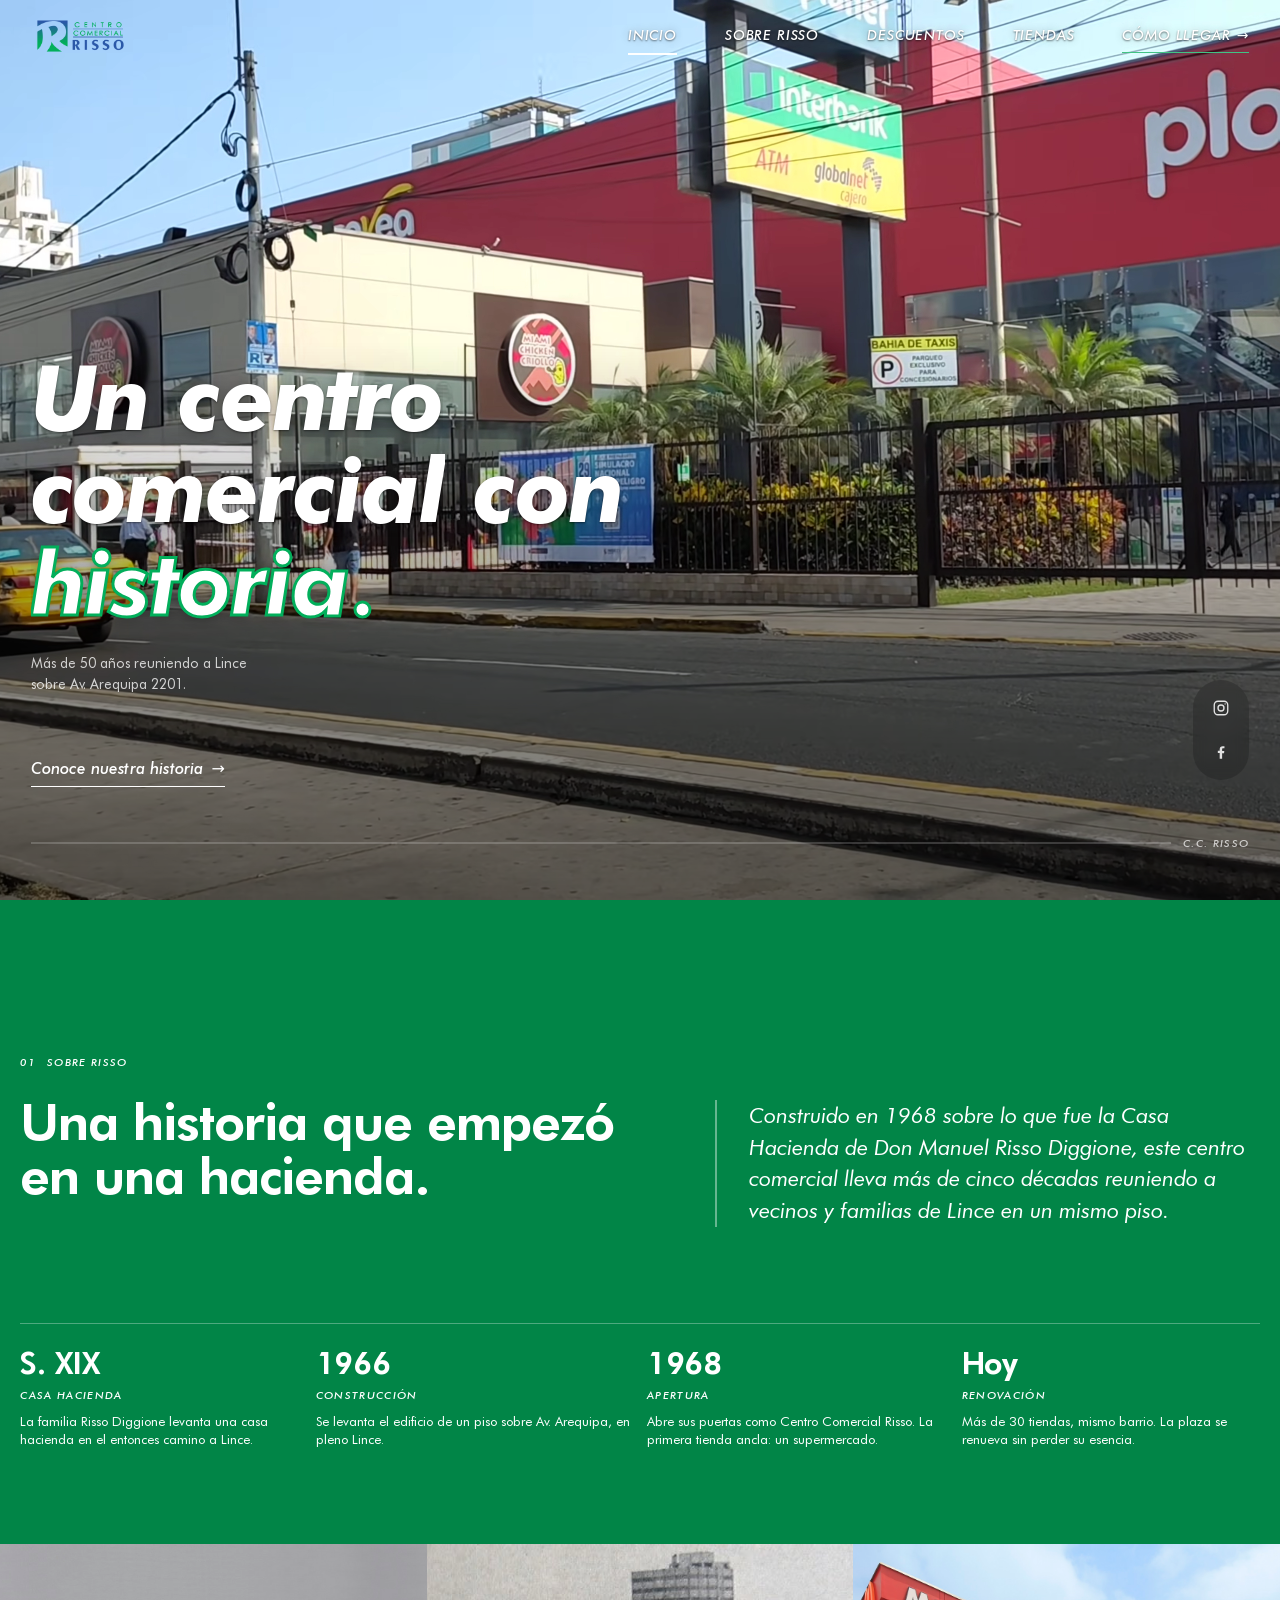
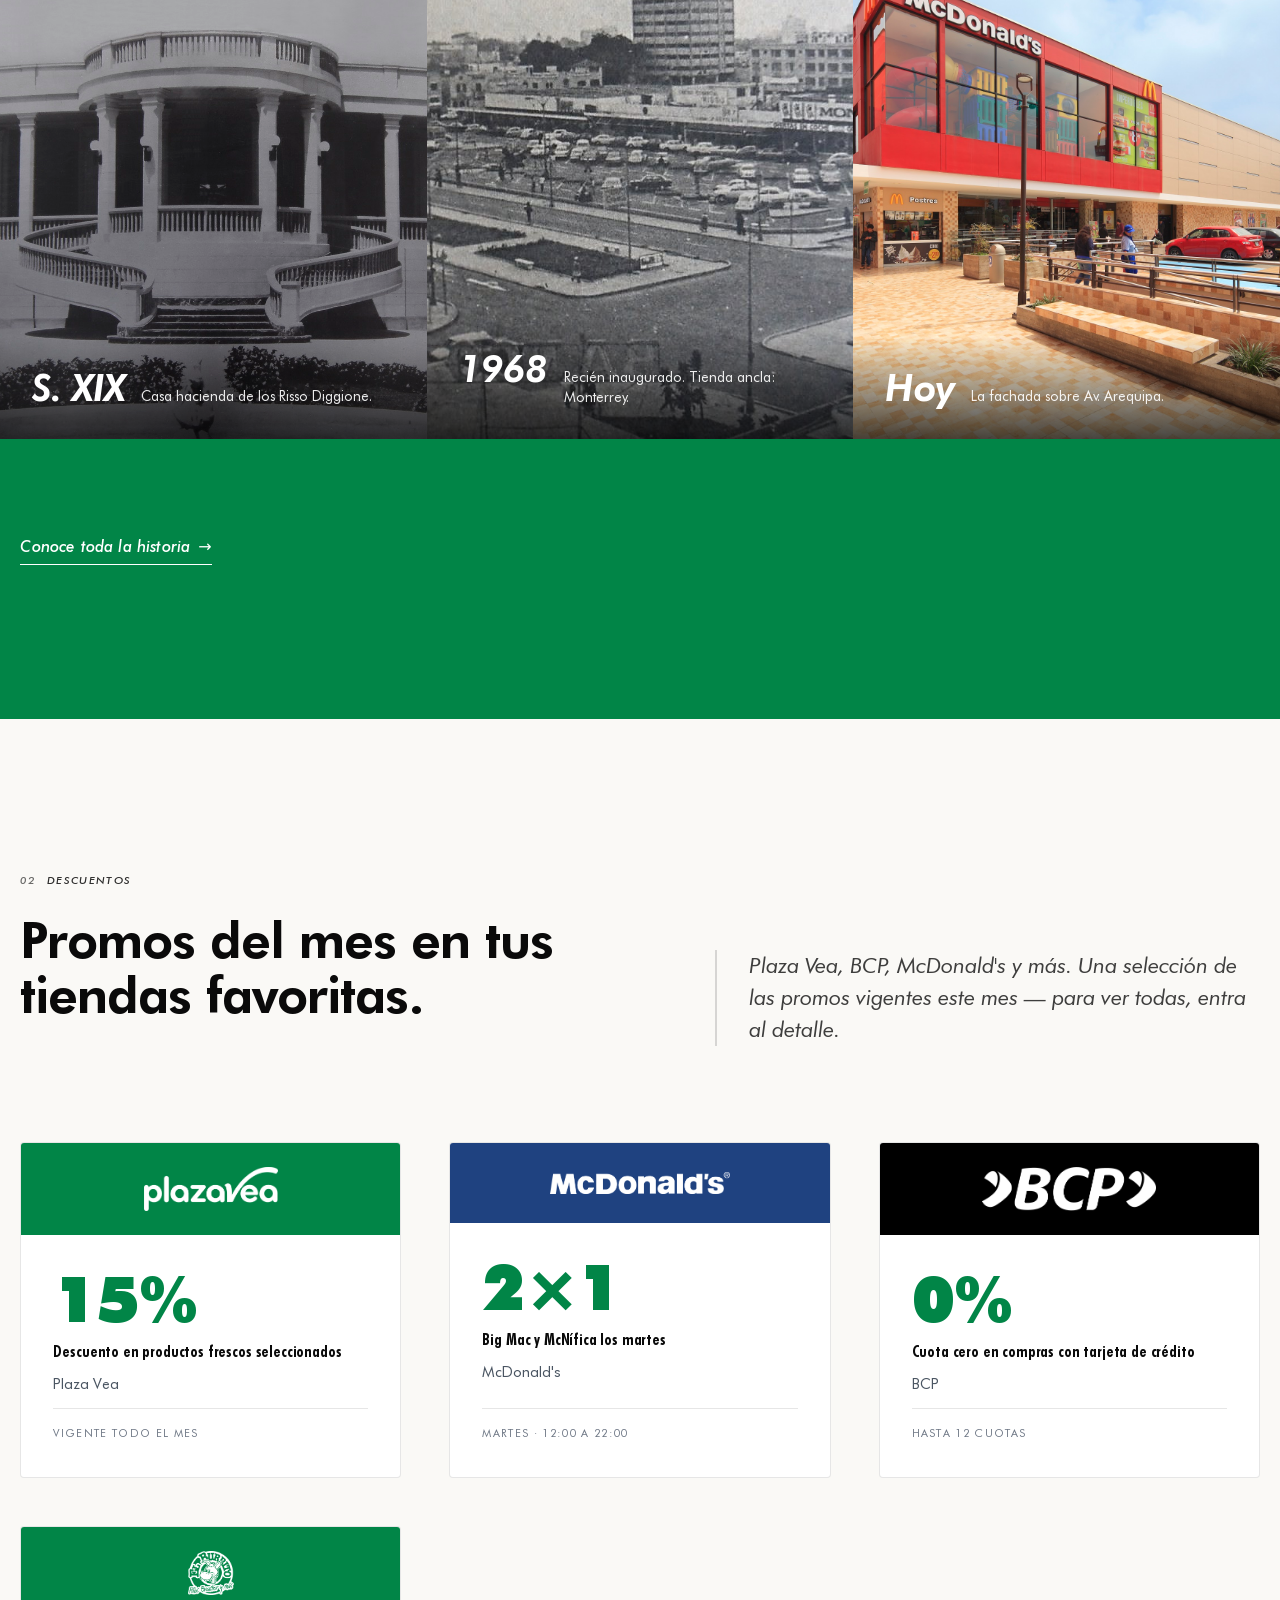
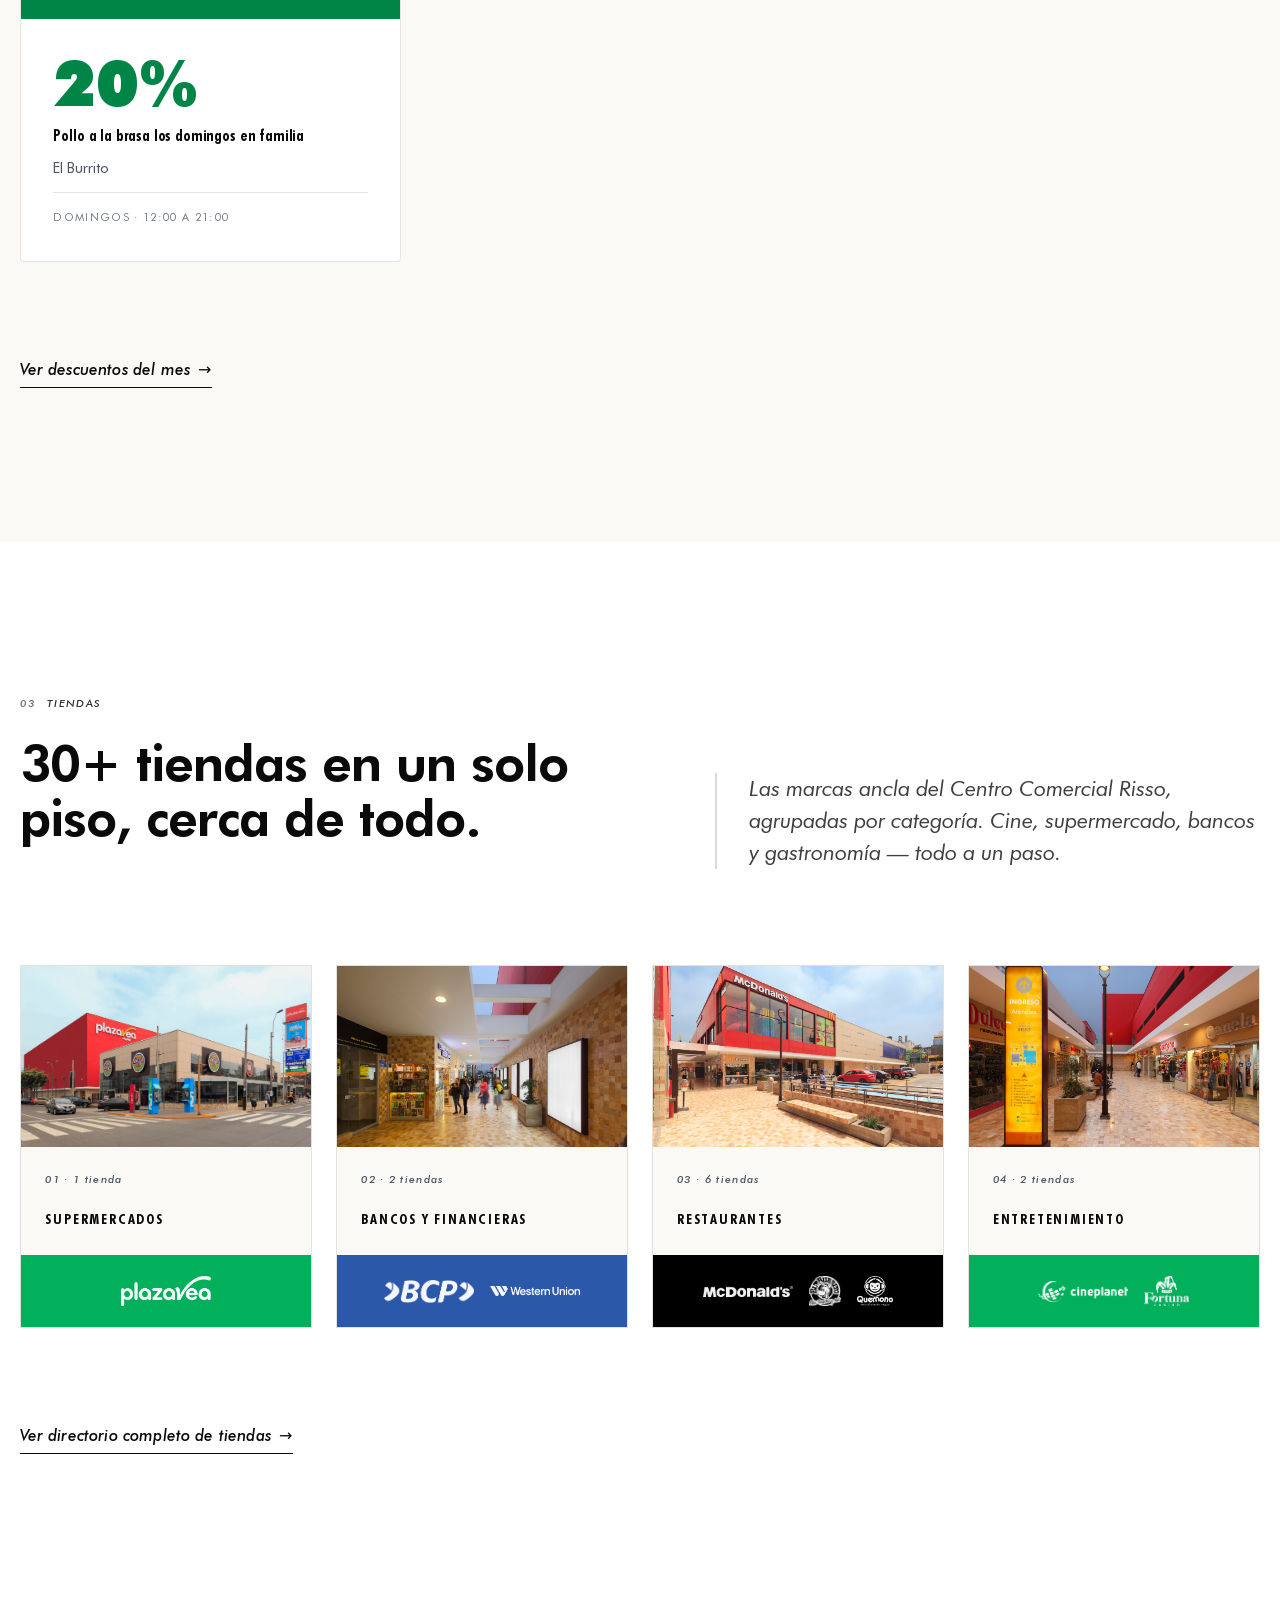
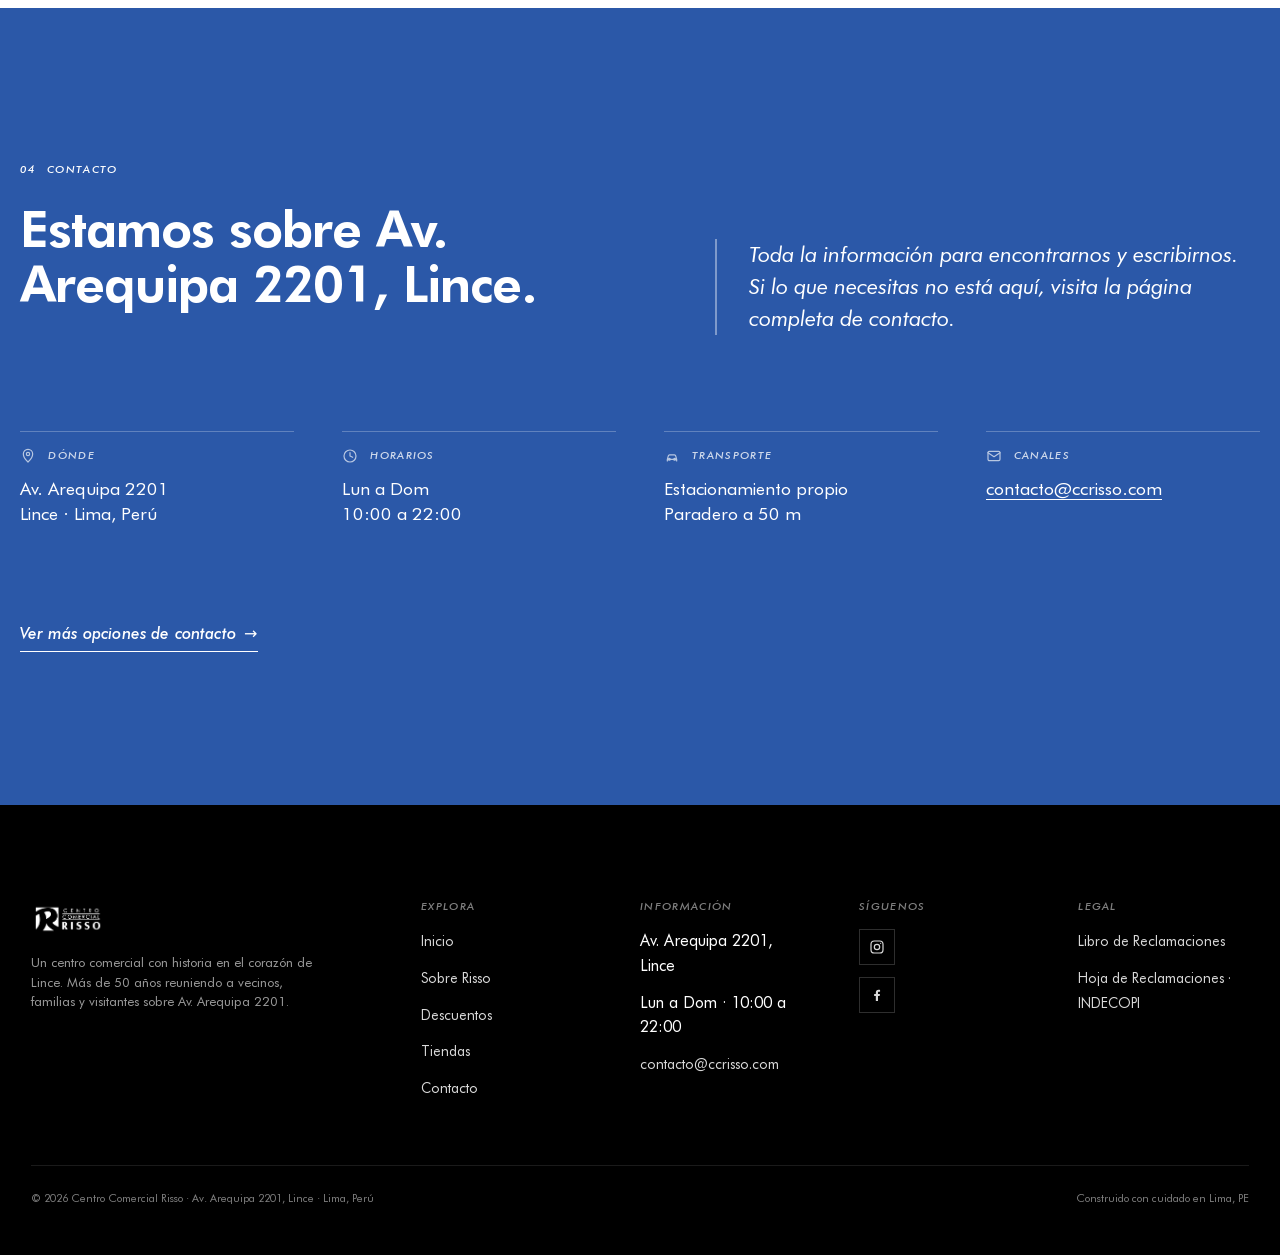
==== commit 8d43d6e2: "style(home): replace boring promo-ticker with editorial cards (mirror descuentos.html) The descuento" ====
--- a/index.html
+++ b/index.html
@@ -31,7 +31,7 @@
       <a href="sobre-risso.html">Sobre Risso</a>
       <a href="descuentos.html">Descuentos</a>
       <a href="tiendas.html">Tiendas</a>
-      <a href="https://maps.google.com/?q=Av.+Arequipa+2201,+Lince" target="_blank" rel="noopener" class="nav-cta">Cómo llegar</a>
+      <a href="contacto.html" class="nav-cta">Cómo llegar</a>
     </nav>
     <button class="menu-btn" id="menu-btn" aria-label="Abrir menú" aria-expanded="false" aria-controls="mobile-drawer">
       <svg viewBox="0 0 24 24" fill="none" stroke="currentColor" stroke-width="2" stroke-linecap="round" aria-hidden="true"><line x1="4" y1="7" x2="20" y2="7"/><line x1="4" y1="12" x2="20" y2="12"/><line x1="4" y1="17" x2="20" y2="17"/></svg>
@@ -185,32 +185,58 @@
           <p>Plaza Vea, BCP, McDonald's y más. Una selección de las promos vigentes este mes — para ver todas, entra al detalle.</p>
         </div>
 
-        <!-- Preview de 4 descuentos — lista editorial (no cards, contraste deliberado con la grilla de Tiendas) -->
-        <div class="promo-ticker">
-          <div class="promo-ticker-row">
-            <span class="pt-logo"><img src="assets/img/tenants/logos/PlazaVea_logo_rgb_blanco.png" alt="Plaza Vea"></span>
-            <span class="pt-discount">15%</span>
-            <span class="pt-title">Descuento en frescos los lunes</span>
-            <span class="pt-store">Plaza Vea</span>
-          </div>
-          <div class="promo-ticker-row">
-            <span class="pt-logo"><img src="assets/img/tenants/logos/BCP_logo_blanco.png" alt="BCP"></span>
-            <span class="pt-discount">0%</span>
-            <span class="pt-title">Cuota cero en restaurantes</span>
-            <span class="pt-store">BCP</span>
-          </div>
-          <div class="promo-ticker-row">
-            <span class="pt-logo"><img src="assets/img/tenants/logos/mcdonalds-wordmark_logo_blanco.png" alt="McDonald's"></span>
-            <span class="pt-discount">2×1</span>
-            <span class="pt-title">Big Mac todos los martes</span>
-            <span class="pt-store">McDonald's</span>
-          </div>
-          <div class="promo-ticker-row">
-            <span class="pt-logo"><img src="assets/img/tenants/logos/El_burrito_logo_blanco.png" alt="El Burrito"></span>
-            <span class="pt-discount">20%</span>
-            <span class="pt-title">Lunes y martes en comida mexicana</span>
-            <span class="pt-store">El Burrito</span>
-          </div>
+        <!-- Preview de 4 descuentos — mismas cards que descuentos.html
+             (cycling banda G·B·I + logo blanco + descuento grande + título + tienda + vigencia) -->
+        <div class="promo-list promo-list--home">
+
+          <article class="promo-row">
+            <div class="promo-card-band">
+              <img src="assets/img/tenants/logos/PlazaVea_logo_rgb_blanco.png" alt="Plaza Vea" loading="lazy">
+            </div>
+            <div class="promo-card-body">
+              <div class="promo-discount">15%</div>
+              <h3 class="promo-title">Descuento en productos frescos seleccionados</h3>
+              <p class="promo-store">Plaza Vea</p>
+              <p class="promo-vigency">Vigente todo el mes</p>
+            </div>
+          </article>
+
+          <article class="promo-row">
+            <div class="promo-card-band">
+              <img src="assets/img/tenants/logos/mcdonalds-wordmark_logo_blanco.png" alt="McDonald's" loading="lazy">
+            </div>
+            <div class="promo-card-body">
+              <div class="promo-discount">2×1</div>
+              <h3 class="promo-title">Big Mac y McNífica los martes</h3>
+              <p class="promo-store">McDonald's</p>
+              <p class="promo-vigency">Martes · 12:00 a 22:00</p>
+            </div>
+          </article>
+
+          <article class="promo-row">
+            <div class="promo-card-band">
+              <img src="assets/img/tenants/logos/BCP_logo_blanco.png" alt="BCP" loading="lazy">
+            </div>
+            <div class="promo-card-body">
+              <div class="promo-discount">0%</div>
+              <h3 class="promo-title">Cuota cero en compras con tarjeta de crédito</h3>
+              <p class="promo-store">BCP</p>
+              <p class="promo-vigency">Hasta 12 cuotas</p>
+            </div>
+          </article>
+
+          <article class="promo-row">
+            <div class="promo-card-band">
+              <img src="assets/img/tenants/logos/El_burrito_logo_blanco.png" alt="El Burrito" loading="lazy">
+            </div>
+            <div class="promo-card-body">
+              <div class="promo-discount">20%</div>
+              <h3 class="promo-title">Pollo a la brasa los domingos en familia</h3>
+              <p class="promo-store">El Burrito</p>
+              <p class="promo-vigency">Domingos · 12:00 a 21:00</p>
+            </div>
+          </article>
+
         </div>
 
         <div class="anchor-foot">
--- a/assets/css/styles.css
+++ b/assets/css/styles.css
@@ -723,51 +723,112 @@
 }
 
 /* ==========================================================================
-   EDITORIAL PROMOS (Descuentos)
-   ========================================================================== */
+   EDITORIAL PROMOS (Descuentos) · 3-col on lg, 2-col on sm, 1-col base
+   ========================================================================== */
+.promo-section { padding-block: var(--s-9); }
 .promo-list {
+  display: grid;
+  grid-template-columns: 1fr;
+  gap: var(--s-6);
+}
+@media (min-width: 640px) {
+  .promo-list { grid-template-columns: repeat(2, 1fr); gap: var(--s-6); }
+}
+@media (min-width: 1024px) {
+  .promo-list { grid-template-columns: repeat(3, 1fr); gap: var(--s-7); }
+}
+.promo-row {
   display: flex; flex-direction: column;
-  border-top: 1px solid var(--border);
-}
-.promo-row {
-  display: grid; gap: var(--s-4);
-  grid-template-columns: 1fr;
-  padding-block: var(--s-7);
-  border-bottom: 1px solid var(--border);
-  align-items: start;
-  position: relative;   /* anchor ::before inside the row, not the body */
-}
-@media (min-width: 900px) {
-  .promo-row { grid-template-columns: 160px 1fr 200px 180px; gap: var(--s-7); align-items: baseline; }
+  background: var(--ground);
+  border: 1px solid var(--border);
+  border-radius: 4px;
+  overflow: hidden;
+}
+.promo-card-band {
+  display: flex; align-items: center; justify-content: center;
+  padding: var(--s-5);
+  min-height: 80px;
+}
+.promo-card-band img { max-width: 180px; max-height: 44px; width: auto; height: auto; }
+.promo-list .promo-row:nth-child(3n+1) .promo-card-band { background: var(--brand-green-deep); }
+.promo-list .promo-row:nth-child(3n+2) .promo-card-band { background: var(--brand-blue-deep); }
+.promo-list .promo-row:nth-child(3n+3) .promo-card-band { background: var(--ink); }
+.promo-card-body {
+  padding: var(--s-6) var(--s-6) var(--s-5);
+  display: flex; flex-direction: column; gap: var(--s-3);
+  flex: 1;
 }
 .promo-row .promo-discount {
-  font-size: clamp(36px, 4.5vw, 64px);
+  font-size: clamp(48px, 5vw, 72px);
   font-weight: 900; letter-spacing: -0.02em;
   line-height: 1; color: var(--brand-green-deep);
 }
 .promo-row .promo-title {
-  font-size: var(--fs-display-4); font-weight: 700;
+  font-size: var(--fs-display-5); font-weight: 700;
   letter-spacing: -0.01em; line-height: var(--lh-heading);
-}
-.promo-row .promo-store { font-size: var(--fs-body); color: var(--fg-muted); }
-.promo-row .promo-vigency { font-size: var(--fs-caption); letter-spacing: var(--track-caps); text-transform: uppercase; color: var(--fg-soft); }
-.promo-row.is-synthetic { background: var(--paper); }
-.promo-row.is-synthetic::before {
-  content: 'sintético';
-  position: absolute;
-  top: var(--s-3);
-  right: var(--s-3);
-  padding: 4px 10px;
-  background: var(--ink);
+  margin: 0;
+}
+.promo-row .promo-store {
+  font-size: var(--fs-body); color: var(--fg-muted);
+  margin: 0;
+}
+.promo-row .promo-vigency {
+  font-size: var(--fs-caption); letter-spacing: var(--track-caps);
+  text-transform: uppercase; color: var(--fg-soft);
+  margin-top: auto;
+  padding-top: var(--s-4);
+  border-top: 1px solid var(--border);
+}
+
+/* ---- PHOTO BAND (single full-bleed shot, max 30vh) ---- */
+.photo-band {
+  width: 100vw;
+  position: relative;
+  left: 50%;
+  right: 50%;
+  margin-left: -50vw;
+  margin-right: -50vw;
+  height: 30vh;
+  min-height: 220px;
+  max-height: 360px;
+  background-size: cover;
+  background-position: center;
+  background-color: var(--ink);
+}
+
+/* ---- MARCAS PARTICIPANTES (full-bleed band) ---- */
+.promo-marcas {
+  background: var(--brand-green-deep);
   color: var(--fg-on-ink);
-  font-size: var(--fs-caption);
-  font-weight: 700;
-  letter-spacing: var(--track-caps);
-  text-transform: uppercase;
-  border-radius: 2px;
-  z-index: 1;
-  pointer-events: none;   /* el badge no debe interferir con interacción */
-}
+  padding-block: var(--s-9);
+}
+.promo-marcas-eyebrow {
+  font-size: var(--fs-caption); font-weight: 500;
+  letter-spacing: var(--track-caps); text-transform: uppercase;
+  opacity: 0.7;
+  margin-bottom: var(--s-3);
+}
+.promo-marcas-title {
+  font-size: var(--fs-display-3); font-weight: 800;
+  letter-spacing: -0.02em; line-height: var(--lh-display);
+  color: var(--fg-on-ink);
+  margin: 0 0 var(--s-7);
+  max-width: 22ch;
+}
+.promo-marcas-grid {
+  display: grid;
+  grid-template-columns: repeat(2, 1fr);
+  gap: var(--s-3);
+}
+@media (min-width: 640px) { .promo-marcas-grid { grid-template-columns: repeat(4, 1fr); } }
+@media (min-width: 1024px) { .promo-marcas-grid { grid-template-columns: repeat(6, 1fr); } }
+.promo-marca-chip {
+  display: flex; align-items: center; justify-content: center;
+  padding: var(--s-4) var(--s-3);
+  min-height: 72px;
+}
+.promo-marca-chip img { max-width: 140px; max-height: 36px; width: auto; height: auto; }
+
 .empty-state {
   padding: var(--s-9) var(--gutter); text-align: center;
   background: var(--paper); color: var(--fg-muted);
@@ -782,12 +843,12 @@
   background: rgba(255,255,255,0.96); backdrop-filter: blur(8px);
   border-bottom: 1px solid var(--border);
   padding: var(--s-3) var(--gutter);
-  overflow-x: auto;
 }
 .tiendas-subnav ul {
-  display: flex; gap: var(--s-5); max-width: var(--maxw-content);
-  margin-inline: auto; align-items: center;
-  overflow-x: auto; -webkit-overflow-scrolling: touch;
+  display: flex; flex-wrap: wrap;
+  gap: var(--s-3) var(--s-5);
+  max-width: var(--maxw-content);
+  margin-inline: auto; align-items: center; justify-content: center;
 }
 .tiendas-subnav a {
   font-size: 13px; font-weight: 500;
@@ -800,51 +861,54 @@
 
 .tiendas-page { scroll-padding-top: 130px; }   /* anchor jumps land below header (72) + subnav (58) */
 
-/* ---- DIRECTORY · editorial list replacing the 10 full-bleed color bands ----
-   Each category is a row (num + name + desc + tenant logo-rail) instead of
-   a page-height color wash — row height now follows real tenant density
-   (1 logo vs 7 logos) instead of being forced equal. At lg+ the rows lay
-   out 2-up so the directory uses the extra horizontal space instead of
-   just growing taller — avoids an excessively long vertical scroll on
-   large viewports. */
+/* ---- DIRECTORY · 10 full-bleed brand color bands ----
+   Each category is its own page-width band (num + name + desc + tenant
+   logo-rail) on the brand color that cycles G · B · I · G · B · I · G ·
+   B · I · G. White text + white tenant logos on deep brand colors
+   (AAA contrast on body, perfect on display-4). On lg+ the inside of
+   each band lays out 2-up (head | tenant rail) on the same band — same
+   color for the whole row, never two colors side-by-side. */
 .directory {
-  display: grid; grid-template-columns: 1fr;
-  border-top: 1px solid var(--border);
-  border-left: 1px solid var(--border);
-}
+  display: grid;
+  grid-template-columns: 1fr;
+}
+.directory-row {
+  padding: clamp(36px, 4vw, 56px) clamp(20px, 3vw, 36px);
+  color: var(--fg-on-ink);
+}
+.directory-row--green { background: var(--brand-green-deep); }
+.directory-row--blue  { background: var(--brand-blue-deep);  }
+.directory-row--ink   { background: var(--ink);             }
 @media (min-width: 1024px) {
-  .directory { grid-template-columns: 1fr 1fr; }
-}
-.directory-row {
-  padding: clamp(28px, 3vw, 44px) clamp(20px, 3vw, 36px);
-  border-bottom: 1px solid var(--border);
-  border-right: 1px solid var(--border);
-}
-.directory-row-head { border-left: 3px solid var(--accent, var(--brand-green-deep)); padding-left: var(--s-5); margin-bottom: var(--s-6); }
-.directory-row--green .directory-row-head { --accent: var(--brand-green-deep); }
-.directory-row--blue  .directory-row-head { --accent: var(--brand-blue); }
-.directory-row--ink   .directory-row-head { --accent: var(--ink); }
+  .directory-row {
+    display: grid;
+    grid-template-columns: 1fr 1.4fr;
+    gap: var(--s-7);
+    align-items: start;
+  }
+}
+.directory-row-head { margin-bottom: var(--s-6); }
 .directory-row-head .num {
   font-size: var(--fs-caption); font-weight: 500;
   letter-spacing: var(--track-caps); text-transform: uppercase;
-  color: var(--fg-muted);
+  color: var(--fg-on-ink); opacity: 0.7;
 }
 .directory-row-head h2 {
   font-size: var(--fs-display-4); font-weight: 800;
   letter-spacing: -0.015em; line-height: var(--lh-heading);
+  color: var(--fg-on-ink);
   margin: var(--s-2) 0 0;
 }
-.directory-row-head p { font-size: var(--fs-body); color: var(--fg-muted); margin-top: var(--s-3); max-width: 46ch; }
+.directory-row-head p {
+  font-size: var(--fs-body);
+  color: var(--fg-on-ink); opacity: 0.85;
+  margin-top: var(--s-3); max-width: 46ch;
+}
 .directory-tenants { display: flex; flex-wrap: wrap; gap: var(--s-3); }
 .directory-tenants .tenant-chip {
   display: inline-flex; align-items: center; justify-content: center;
-  padding: 10px 16px; min-height: 44px;
-  border-radius: 2px;
-  background: var(--accent, var(--brand-green-deep));
-}
-.directory-row--green .tenant-chip { background: var(--brand-green-deep); }
-.directory-row--blue  .tenant-chip { background: var(--brand-blue); }
-.directory-row--ink   .tenant-chip { background: var(--ink); }
+  padding: 8px 12px; min-height: 44px;
+}
 .directory-tenants .tenant-chip img { max-width: 120px; max-height: 32px; width: auto; height: auto; }
 
 /* legacy full-bleed category band rules kept for reference / other pages that may still reuse .category — unused on tiendas.html after the directory rebuild */
@@ -906,11 +970,14 @@
 @media (min-width: 1280px) {
   .info-grid { grid-template-columns: repeat(4, 1fr); }
 }
+.info-cell {
+  text-align: center;
+}
 .info-cell .info-cell-label {
   font-size: var(--fs-caption); font-weight: 500;
   letter-spacing: var(--track-caps); text-transform: uppercase;
   color: var(--fg-muted); margin-bottom: var(--s-3);
-  display: flex; align-items: center; gap: var(--s-3);
+  display: flex; align-items: center; justify-content: center; gap: var(--s-3);
 }
 .info-cell .info-cell-label svg { width: 16px; height: 16px; opacity: 0.6; }
 .info-cell p, .info-cell address { font-style: normal; font-size: var(--fs-body-lg); line-height: 1.45; margin: 0; }
@@ -1215,6 +1282,27 @@
 .field--full { grid-column: 1 / -1; }
 .info-section--tight { padding-block: var(--pad-section-tight); }
 .info-section--tight .info-cell p.cta { margin-top: var(--s-4); }
+
+/* ---- CONTACT MAP (Google Maps embed) ---- */
+.contact-map-section { padding-block: var(--pad-section); }
+.contact-map-head { margin-bottom: var(--s-6); max-width: 60ch; }
+.contact-map-head .kicker { margin-bottom: var(--s-3); }
+.contact-map-head h2 { font-size: var(--fs-display-3); font-weight: 800; letter-spacing: -0.02em; line-height: var(--lh-display); margin: 0; }
+.contact-map-frame {
+  width: 100%;
+  aspect-ratio: 16/9;
+  max-height: 540px;
+  border: 1px solid var(--border);
+  border-radius: 2px;
+  overflow: hidden;
+  background: var(--ink);
+}
+.contact-map-frame iframe { width: 100%; height: 100%; border: 0; display: block; }
+.contact-map-fallback {
+  margin-top: var(--s-4);
+  font-size: var(--fs-caption);
+  color: var(--fg-muted);
+}
 .confirm-card .confirm-urgent { margin-top: var(--s-5); font-size: var(--fs-body); color: var(--fg-muted); }
 .confirm-card #confirm-summary { margin-top: var(--s-7); padding-top: var(--s-5); border-top: 1px solid var(--border); font-size: var(--fs-body-sm); color: var(--fg-muted); }
 
